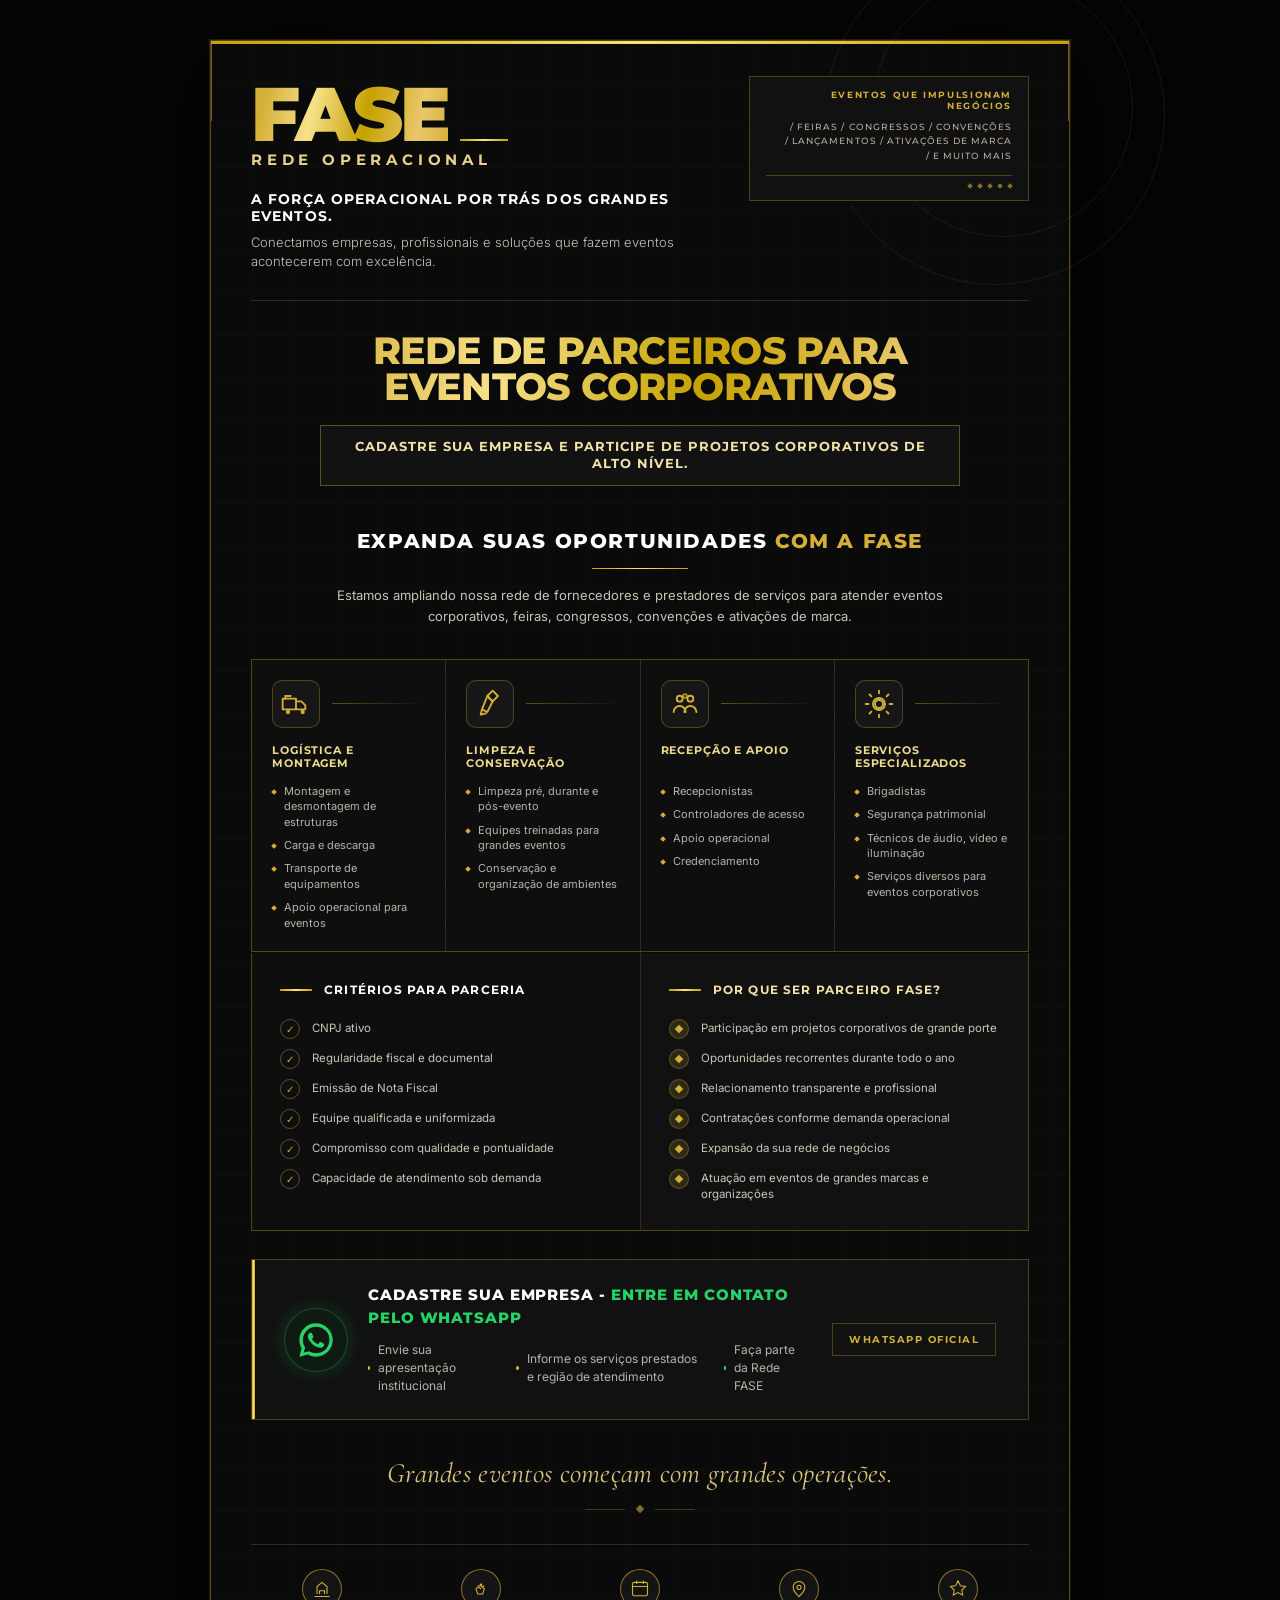
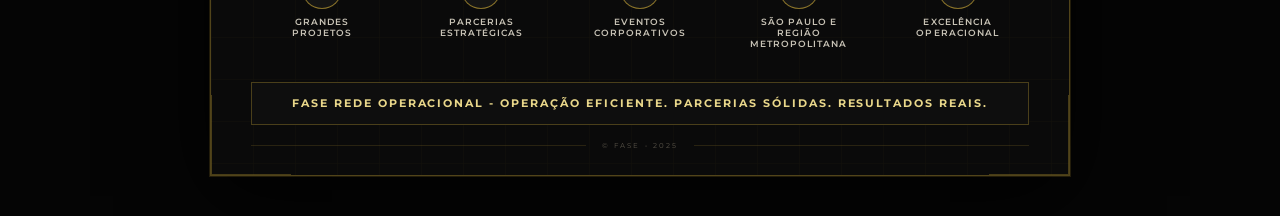
==== page1.html @ b4980e65 "Criar page1.html" ====
<!DOCTYPE html>
<html lang="en">
<head><style>
@font-face {
  font-family: "Optimistic";
  font-style: normal;
  font-weight: 400 600;
  font-display: swap;
  src: url("/fonts/OptimisticAI_VF_Optimized.woff2") format("woff2");
}
@font-face {
  font-family: "Optimistic Mono";
  font-style: normal;
  font-weight: 400;
  font-display: swap;
  src: url("/fonts/OptimisticMono_W_TextRegular.woff2") format("woff2");
}
:where(html) {
  font-family: "Optimistic", system-ui, sans-serif;
}
:where(code, pre, kbd, samp) {
  font-family: "Optimistic Mono", ui-monospace, monospace;
}
</style>
  <meta charset="UTF-8">
  <meta name="viewport" content="width=device-width, initial-scale=1">
  <title>React Artifact</title>
  <style>*,:after,:before{--tw-border-spacing-x:0;--tw-border-spacing-y:0;--tw-translate-x:0;--tw-translate-y:0;--tw-rotate:0;--tw-skew-x:0;--tw-skew-y:0;--tw-scale-x:1;--tw-scale-y:1;--tw-pan-x: ;--tw-pan-y: ;--tw-pinch-zoom: ;--tw-scroll-snap-strictness:proximity;--tw-gradient-from-position: ;--tw-gradient-via-position: ;--tw-gradient-to-position: ;--tw-ordinal: ;--tw-slashed-zero: ;--tw-numeric-figure: ;--tw-numeric-spacing: ;--tw-numeric-fraction: ;--tw-ring-inset: ;--tw-ring-offset-width:0px;--tw-ring-offset-color:#fff;--tw-ring-color:rgba(59,130,246,.5);--tw-ring-offset-shadow:0 0 #0000;--tw-ring-shadow:0 0 #0000;--tw-shadow:0 0 #0000;--tw-shadow-colored:0 0 #0000;--tw-blur: ;--tw-brightness: ;--tw-contrast: ;--tw-grayscale: ;--tw-hue-rotate: ;--tw-invert: ;--tw-saturate: ;--tw-sepia: ;--tw-drop-shadow: ;--tw-backdrop-blur: ;--tw-backdrop-brightness: ;--tw-backdrop-contrast: ;--tw-backdrop-grayscale: ;--tw-backdrop-hue-rotate: ;--tw-backdrop-invert: ;--tw-backdrop-opacity: ;--tw-backdrop-saturate: ;--tw-backdrop-sepia: ;--tw-contain-size: ;--tw-contain-layout: ;--tw-contain-paint: ;--tw-contain-style: }::backdrop{--tw-border-spacing-x:0;--tw-border-spacing-y:0;--tw-translate-x:0;--tw-translate-y:0;--tw-rotate:0;--tw-skew-x:0;--tw-skew-y:0;--tw-scale-x:1;--tw-scale-y:1;--tw-pan-x: ;--tw-pan-y: ;--tw-pinch-zoom: ;--tw-scroll-snap-strictness:proximity;--tw-gradient-from-position: ;--tw-gradient-via-position: ;--tw-gradient-to-position: ;--tw-ordinal: ;--tw-slashed-zero: ;--tw-numeric-figure: ;--tw-numeric-spacing: ;--tw-numeric-fraction: ;--tw-ring-inset: ;--tw-ring-offset-width:0px;--tw-ring-offset-color:#fff;--tw-ring-color:rgba(59,130,246,.5);--tw-ring-offset-shadow:0 0 #0000;--tw-ring-shadow:0 0 #0000;--tw-shadow:0 0 #0000;--tw-shadow-colored:0 0 #0000;--tw-blur: ;--tw-brightness: ;--tw-contrast: ;--tw-grayscale: ;--tw-hue-rotate: ;--tw-invert: ;--tw-saturate: ;--tw-sepia: ;--tw-drop-shadow: ;--tw-backdrop-blur: ;--tw-backdrop-brightness: ;--tw-backdrop-contrast: ;--tw-backdrop-grayscale: ;--tw-backdrop-hue-rotate: ;--tw-backdrop-invert: ;--tw-backdrop-opacity: ;--tw-backdrop-saturate: ;--tw-backdrop-sepia: ;--tw-contain-size: ;--tw-contain-layout: ;--tw-contain-paint: ;--tw-contain-style: }/*! tailwindcss v3.4.18 | MIT License | https://tailwindcss.com*/*,:after,:before{box-sizing:border-box;border:0 solid #e5e7eb}:after,:before{--tw-content:""}:host,html{line-height:1.5;-webkit-text-size-adjust:100%;-moz-tab-size:4;-o-tab-size:4;tab-size:4;font-family:ui-sans-serif,system-ui,sans-serif,Apple Color Emoji,Segoe UI Emoji,Segoe UI Symbol,Noto Color Emoji;font-feature-settings:normal;font-variation-settings:normal;-webkit-tap-highlight-color:transparent}body{line-height:inherit}hr{height:0;color:inherit;border-top-width:1px}abbr:where([title]){-webkit-text-decoration:underline dotted;text-decoration:underline dotted}h1,h2,h3,h4,h5,h6{font-size:inherit;font-weight:inherit}a{color:inherit;text-decoration:inherit}b,strong{font-weight:bolder}code,kbd,pre,samp{font-family:ui-monospace,SFMono-Regular,Menlo,Monaco,Consolas,Liberation Mono,Courier New,monospace;font-feature-settings:normal;font-variation-settings:normal;font-size:1em}small{font-size:80%}sub,sup{font-size:75%;line-height:0;position:relative;vertical-align:baseline}sub{bottom:-.25em}sup{top:-.5em}table{text-indent:0;border-color:inherit;border-collapse:collapse}button,input,optgroup,select,textarea{font-family:inherit;font-feature-settings:inherit;font-variation-settings:inherit;font-size:100%;font-weight:inherit;line-height:inherit;letter-spacing:inherit;color:inherit;margin:0;padding:0}button,select{text-transform:none}button,input:where([type=button]),input:where([type=reset]),input:where([type=submit]){-webkit-appearance:button;background-color:transparent;background-image:none}:-moz-focusring{outline:auto}:-moz-ui-invalid{box-shadow:none}progress{vertical-align:baseline}::-webkit-inner-spin-button,::-webkit-outer-spin-button{height:auto}[type=search]{-webkit-appearance:textfield;outline-offset:-2px}::-webkit-search-decoration{-webkit-appearance:none}::-webkit-file-upload-button{-webkit-appearance:button;font:inherit}summary{display:list-item}blockquote,dd,dl,figure,h1,h2,h3,h4,h5,h6,hr,p,pre{margin:0}fieldset{margin:0}fieldset,legend{padding:0}menu,ol,ul{list-style:none;margin:0;padding:0}dialog{padding:0}textarea{resize:vertical}input::-moz-placeholder,textarea::-moz-placeholder{opacity:1;color:#9ca3af}input::placeholder,textarea::placeholder{opacity:1;color:#9ca3af}[role=button],button{cursor:pointer}:disabled{cursor:default}audio,canvas,embed,iframe,img,object,svg,video{display:block;vertical-align:middle}img,video{max-width:100%;height:auto}[hidden]:where(:not([hidden=until-found])){display:none}.pointer-events-none{pointer-events:none}.absolute{position:absolute}.relative{position:relative}.inset-0{inset:0}.-right-16{right:-4rem}.-right-24{right:-6rem}.-top-16{top:-4rem}.-top-24{top:-6rem}.bottom-0{bottom:0}.left-0{left:0}.right-0{right:0}.top-0{top:0}.mx-auto{margin-left:auto;margin-right:auto}.-mt-1{margin-top:-.25rem}.mb-3{margin-bottom:.75rem}.ml-3{margin-left:.75rem}.mt-10{margin-top:2.5rem}.mt-2{margin-top:.5rem}.mt-3{margin-top:.75rem}.mt-4{margin-top:1rem}.mt-5{margin-top:1.25rem}.mt-7{margin-top:1.75rem}.mt-8{margin-top:2rem}.mt-\[1px\]{margin-top:1px}.mt-\[6px\]{margin-top:6px}.inline-block{display:inline-block}.flex{display:flex}.grid{display:grid}.hidden{display:none}.h-1{height:.25rem}.h-1\.5{height:.375rem}.h-10{height:2.5rem}.h-12{height:3rem}.h-20{height:5rem}.h-5{height:1.25rem}.h-8{height:2rem}.h-\[1\.5px\]{height:1.5px}.h-\[1px\]{height:1px}.h-\[2\.5px\]{height:2.5px}.h-\[260px\]{height:260px}.h-\[2px\]{height:2px}.h-\[340px\]{height:340px}.h-\[4px\]{height:4px}.h-\[64px\]{height:64px}.min-h-\[28px\]{min-height:28px}.min-h-screen{min-height:100vh}.w-1{width:.25rem}.w-1\.5{width:.375rem}.w-10{width:2.5rem}.w-12{width:3rem}.w-20{width:5rem}.w-24{width:6rem}.w-5{width:1.25rem}.w-8{width:2rem}.w-\[260px\]{width:260px}.w-\[340px\]{width:340px}.w-\[3px\]{width:3px}.w-\[4px\]{width:4px}.w-\[64px\]{width:64px}.w-full{width:100%}.max-w-\[110px\]{max-width:110px}.max-w-\[520px\]{max-width:520px}.max-w-\[640px\]{max-width:640px}.max-w-\[680px\]{max-width:680px}.max-w-\[860px\]{max-width:860px}.flex-1{flex:1 1 0%}.shrink-0{flex-shrink:0}.rotate-45{--tw-rotate:45deg;transform:translate(var(--tw-translate-x),var(--tw-translate-y)) rotate(var(--tw-rotate)) skewX(var(--tw-skew-x)) skewY(var(--tw-skew-y)) scaleX(var(--tw-scale-x)) scaleY(var(--tw-scale-y))}.grid-cols-1{grid-template-columns:repeat(1,minmax(0,1fr))}.grid-cols-2{grid-template-columns:repeat(2,minmax(0,1fr))}.flex-col{flex-direction:column}.items-center{align-items:center}.items-baseline{align-items:baseline}.justify-end{justify-content:flex-end}.justify-center{justify-content:center}.justify-between{justify-content:space-between}.gap-0{gap:0}.gap-1\.5{gap:.375rem}.gap-2{gap:.5rem}.gap-3{gap:.75rem}.gap-4{gap:1rem}.gap-5{gap:1.25rem}.gap-6{gap:1.5rem}.gap-\[1px\]{gap:1px}.space-y-2>:not([hidden])~:not([hidden]){--tw-space-y-reverse:0;margin-top:calc(.5rem*(1 - var(--tw-space-y-reverse)));margin-bottom:calc(.5rem*var(--tw-space-y-reverse))}.space-y-\[10px\]>:not([hidden])~:not([hidden]){--tw-space-y-reverse:0;margin-top:calc(10px*(1 - var(--tw-space-y-reverse)));margin-bottom:calc(10px*var(--tw-space-y-reverse))}.overflow-hidden{overflow:hidden}.rounded-\[10px\]{border-radius:10px}.rounded-full{border-radius:9999px}.border{border-width:1px}.border-x{border-left-width:1px;border-right-width:1px}.border-b{border-bottom-width:1px}.border-l{border-left-width:1px}.border-r{border-right-width:1px}.border-t{border-top-width:1px}.border-\[\#25D366\]\/30{border-color:rgba(37,211,102,.3)}.border-\[\#D4AF37\]\/10{border-color:rgba(212,175,55,.1)}.border-\[\#D4AF37\]\/20{border-color:rgba(212,175,55,.2)}.border-\[\#D4AF37\]\/30{border-color:rgba(212,175,55,.3)}.border-\[\#D4AF37\]\/35{border-color:rgba(212,175,55,.35)}.border-\[\#D4AF37\]\/40{border-color:rgba(212,175,55,.4)}.border-\[\#D4AF37\]\/50{border-color:rgba(212,175,55,.5)}.border-\[\#D4AF37\]\/60{border-color:rgba(212,175,55,.6)}.bg-\[\#050505\]{--tw-bg-opacity:1;background-color:rgb(5 5 5/var(--tw-bg-opacity,1))}.bg-\[\#0a0a0a\]{--tw-bg-opacity:1;background-color:rgb(10 10 10/var(--tw-bg-opacity,1))}.bg-\[\#0e0e0e\]{--tw-bg-opacity:1;background-color:rgb(14 14 14/var(--tw-bg-opacity,1))}.bg-\[\#0f1a12\]{--tw-bg-opacity:1;background-color:rgb(15 26 18/var(--tw-bg-opacity,1))}.bg-\[\#111111\]{--tw-bg-opacity:1;background-color:rgb(17 17 17/var(--tw-bg-opacity,1))}.bg-\[\#121212\]{--tw-bg-opacity:1;background-color:rgb(18 18 18/var(--tw-bg-opacity,1))}.bg-\[\#141414\]{--tw-bg-opacity:1;background-color:rgb(20 20 20/var(--tw-bg-opacity,1))}.bg-\[\#161616\]{--tw-bg-opacity:1;background-color:rgb(22 22 22/var(--tw-bg-opacity,1))}.bg-\[\#25D366\]{--tw-bg-opacity:1;background-color:rgb(37 211 102/var(--tw-bg-opacity,1))}.bg-\[\#D4AF37\]{--tw-bg-opacity:1;background-color:rgb(212 175 55/var(--tw-bg-opacity,1))}.bg-\[\#D4AF37\]\/15{background-color:rgba(212,175,55,.15)}.bg-\[\#D4AF37\]\/20{background-color:rgba(212,175,55,.2)}.bg-\[\#D4AF37\]\/30{background-color:rgba(212,175,55,.3)}.bg-\[\#D4AF37\]\/60{background-color:rgba(212,175,55,.6)}.bg-gradient-to-r{background-image:linear-gradient(to right,var(--tw-gradient-stops))}.from-\[\#D4AF37\]\/40{--tw-gradient-from:rgba(212,175,55,.4) var(--tw-gradient-from-position);--tw-gradient-to:rgba(212,175,55,0) var(--tw-gradient-to-position);--tw-gradient-stops:var(--tw-gradient-from),var(--tw-gradient-to)}.to-transparent{--tw-gradient-to:transparent var(--tw-gradient-to-position)}.p-5{padding:1.25rem}.p-6{padding:1.5rem}.px-3{padding-left:.75rem;padding-right:.75rem}.px-4{padding-left:1rem;padding-right:1rem}.px-5{padding-left:1.25rem;padding-right:1.25rem}.px-6{padding-left:1.5rem;padding-right:1.5rem}.py-2{padding-top:.5rem;padding-bottom:.5rem}.py-3{padding-top:.75rem;padding-bottom:.75rem}.py-6{padding-top:1.5rem}.pb-6,.py-6{padding-bottom:1.5rem}.pb-7{padding-bottom:1.75rem}.pt-6{padding-top:1.5rem}.pt-8{padding-top:2rem}.pt-\[2px\]{padding-top:2px}.text-center{text-align:center}.text-\[10px\]{font-size:10px}.text-\[11\.5px\]{font-size:11.5px}.text-\[11px\]{font-size:11px}.text-\[12px\]{font-size:12px}.text-\[13px\]{font-size:13px}.text-\[16px\]{font-size:16px}.text-\[22px\]{font-size:22px}.text-\[26px\]{font-size:26px}.text-\[56px\]{font-size:56px}.text-\[7px\]{font-size:7px}.text-\[8\.5px\]{font-size:8.5px}.text-\[8px\]{font-size:8px}.text-\[9px\]{font-size:9px}.font-\[700\]{font-weight:700}.font-black{font-weight:900}.font-bold{font-weight:700}.font-extrabold{font-weight:800}.font-light{font-weight:300}.font-medium{font-weight:500}.font-semibold{font-weight:600}.uppercase{text-transform:uppercase}.italic{font-style:italic}.leading-\[0\.95\]{line-height:.95}.leading-\[1\.2\]{line-height:1.2}.leading-\[1\.35\]{line-height:1.35}.leading-\[1\.3\]{line-height:1.3}.leading-\[1\.4\]{line-height:1.4}.leading-\[1\.5\]{line-height:1.5}.leading-\[1\.6\]{line-height:1.6}.leading-\[1\.7\]{line-height:1.7}.leading-none{line-height:1}.tracking-\[-0\.02em\]{letter-spacing:-.02em}.tracking-\[-0\.04em\]{letter-spacing:-.04em}.tracking-\[0\.01em\]{letter-spacing:.01em}.tracking-\[0\.06em\]{letter-spacing:.06em}.tracking-\[0\.08em\]{letter-spacing:.08em}.tracking-\[0\.12em\]{letter-spacing:.12em}.tracking-\[0\.15em\]{letter-spacing:.15em}.tracking-\[0\.18em\]{letter-spacing:.18em}.tracking-\[0\.1em\]{letter-spacing:.1em}.tracking-\[0\.32em\]{letter-spacing:.32em}.tracking-\[0\.3em\]{letter-spacing:.3em}.text-\[\#25D366\]{--tw-text-opacity:1;color:rgb(37 211 102/var(--tw-text-opacity,1))}.text-\[\#5a554a\]{--tw-text-opacity:1;color:rgb(90 85 74/var(--tw-text-opacity,1))}.text-\[\#B8B0A0\]{--tw-text-opacity:1;color:rgb(184 176 160/var(--tw-text-opacity,1))}.text-\[\#B8B3A6\]{--tw-text-opacity:1;color:rgb(184 179 166/var(--tw-text-opacity,1))}.text-\[\#C8C3B6\]{--tw-text-opacity:1;color:rgb(200 195 182/var(--tw-text-opacity,1))}.text-\[\#C9C5B8\]{--tw-text-opacity:1;color:rgb(201 197 184/var(--tw-text-opacity,1))}.text-\[\#D4AF37\]{--tw-text-opacity:1;color:rgb(212 175 55/var(--tw-text-opacity,1))}.text-\[\#D9C57A\]{--tw-text-opacity:1;color:rgb(217 197 122/var(--tw-text-opacity,1))}.text-\[\#E9D38A\]{--tw-text-opacity:1;color:rgb(233 211 138/var(--tw-text-opacity,1))}.text-\[\#E9D78A\]{--tw-text-opacity:1;color:rgb(233 215 138/var(--tw-text-opacity,1))}.text-\[\#EEDB8E\]{--tw-text-opacity:1;color:rgb(238 219 142/var(--tw-text-opacity,1))}.text-\[\#F0E2A8\]{--tw-text-opacity:1;color:rgb(240 226 168/var(--tw-text-opacity,1))}.text-white{--tw-text-opacity:1;color:rgb(255 255 255/var(--tw-text-opacity,1))}.opacity-\[0\.06\]{opacity:.06}.shadow-\[0_0_0_1px_rgba\(212\2c 175\2c 55\2c 0\.15\)\2c 0_20px_80px_rgba\(0\2c 0\2c 0\2c 0\.9\)\]{--tw-shadow:0 0 0 1px rgba(212,175,55,.15),0 20px 80px rgba(0,0,0,.9);--tw-shadow-colored:0 0 0 1px var(--tw-shadow-color),0 20px 80px var(--tw-shadow-color);box-shadow:var(--tw-ring-offset-shadow,0 0 #0000),var(--tw-ring-shadow,0 0 #0000),var(--tw-shadow)}.shadow-\[0_0_20px_rgba\(37\2c 211\2c 102\2c 0\.2\)\]{--tw-shadow:0 0 20px rgba(37,211,102,.2);--tw-shadow-colored:0 0 20px var(--tw-shadow-color);box-shadow:var(--tw-ring-offset-shadow,0 0 #0000),var(--tw-ring-shadow,0 0 #0000),var(--tw-shadow)}#root,body,html{min-height:100%}body{margin:0;font-family:Inter,ui-sans-serif,system-ui,-apple-system,BlinkMacSystemFont,Segoe UI,sans-serif}[role=button]:not([aria-disabled=true]),button:not(:disabled),label[for],select:not(:disabled),summary{cursor:pointer}@media (min-width:640px){.sm\:grid-cols-2{grid-template-columns:repeat(2,minmax(0,1fr))}}@media (min-width:768px){.md\:block{display:block}.md\:max-w-\[280px\]{max-width:280px}.md\:grid-cols-2{grid-template-columns:repeat(2,minmax(0,1fr))}.md\:grid-cols-5{grid-template-columns:repeat(5,minmax(0,1fr))}.md\:flex-row{flex-direction:row}.md\:items-start{align-items:flex-start}.md\:justify-start{justify-content:flex-start}.md\:justify-between{justify-content:space-between}.md\:gap-6{gap:1.5rem}.md\:p-5{padding:1.25rem}.md\:p-7{padding:1.75rem}.md\:px-10{padding-left:2.5rem;padding-right:2.5rem}.md\:px-6{padding-left:1.5rem;padding-right:1.5rem}.md\:px-8{padding-left:2rem;padding-right:2rem}.md\:py-10{padding-top:2.5rem;padding-bottom:2.5rem}.md\:text-left{text-align:left}.md\:text-right{text-align:right}.md\:text-\[11px\]{font-size:11px}.md\:text-\[12\.5px\]{font-size:12.5px}.md\:text-\[12px\]{font-size:12px}.md\:text-\[13px\]{font-size:13px}.md\:text-\[14px\]{font-size:14px}.md\:text-\[15px\]{font-size:15px}.md\:text-\[20px\]{font-size:20px}.md\:text-\[28px\]{font-size:28px}.md\:text-\[38px\]{font-size:38px}.md\:text-\[76px\]{font-size:76px}.md\:text-\[8\.5px\]{font-size:8.5px}}@media (min-width:1024px){.lg\:grid-cols-4{grid-template-columns:repeat(4,minmax(0,1fr))}}</style>
</head>
<body>
  <div id="root"></div>
  
  <script type="module">var $c=Object.create;var{getPrototypeOf:Hc,defineProperty:xl,getOwnPropertyNames:Wc}=Object;var Qc=Object.prototype.hasOwnProperty;var Rn=(e,n,t)=>{t=e!=null?$c(Hc(e)):{};let r=n||!e||!e.__esModule?xl(t,"default",{value:e,enumerable:!0}):t;for(let l of Wc(e))if(!Qc.call(r,l))xl(r,l,{get:()=>e[l],enumerable:!0});return r};var or=(e,n)=>()=>(n||e((n={exports:{}}).exports,n),n.exports);var Ac=(e,n)=>{for(var t in n)xl(e,t,{get:n[t],enumerable:!0,configurable:!0,set:(r)=>n[t]=()=>r})};var Kc=(e,n)=>()=>(e&&(n=e(e=0)),n);var ar=or((sf)=>{var at=Symbol.for("react.element"),Yc=Symbol.for("react.portal"),Xc=Symbol.for("react.fragment"),Gc=Symbol.for("react.strict_mode"),Zc=Symbol.for("react.profiler"),Jc=Symbol.for("react.provider"),jc=Symbol.for("react.context"),qc=Symbol.for("react.forward_ref"),bc=Symbol.for("react.suspense"),ef=Symbol.for("react.memo"),nf=Symbol.for("react.lazy"),qu=Symbol.iterator;function tf(e){if(e===null||typeof e!=="object")return null;return e=qu&&e[qu]||e["@@iterator"],typeof e==="function"?e:null}var ni={isMounted:function(){return!1},enqueueForceUpdate:function(){},enqueueReplaceState:function(){},enqueueSetState:function(){}},ti=Object.assign,ri={};function Mn(e,n,t){this.props=e,this.context=n,this.refs=ri,this.updater=t||ni}Mn.prototype.isReactComponent={};Mn.prototype.setState=function(e,n){if(typeof e!=="object"&&typeof e!=="function"&&e!=null)throw Error("setState(...): takes an object of state variables to update or a function which returns an object of state variables.");this.updater.enqueueSetState(this,e,n,"setState")};Mn.prototype.forceUpdate=function(e){this.updater.enqueueForceUpdate(this,e,"forceUpdate")};function li(){}li.prototype=Mn.prototype;function Ll(e,n,t){this.props=e,this.context=n,this.refs=ri,this.updater=t||ni}var Rl=Ll.prototype=new li;Rl.constructor=Ll;ti(Rl,Mn.prototype);Rl.isPureReactComponent=!0;var bu=Array.isArray,oi=Object.prototype.hasOwnProperty,Ml={current:null},ui={key:!0,ref:!0,__self:!0,__source:!0};function ii(e,n,t){var r,l={},o=null,u=null;if(n!=null)for(r in n.ref!==void 0&&(u=n.ref),n.key!==void 0&&(o=""+n.key),n)oi.call(n,r)&&!ui.hasOwnProperty(r)&&(l[r]=n[r]);var i=arguments.length-2;if(i===1)l.children=t;else if(1<i){for(var s=Array(i),f=0;f<i;f++)s[f]=arguments[f+2];l.children=s}if(e&&e.defaultProps)for(r in i=e.defaultProps,i)l[r]===void 0&&(l[r]=i[r]);return{$$typeof:at,type:e,key:o,ref:u,props:l,_owner:Ml.current}}function rf(e,n){return{$$typeof:at,type:e.type,key:n,ref:e.ref,props:e.props,_owner:e._owner}}function Il(e){return typeof e==="object"&&e!==null&&e.$$typeof===at}function lf(e){var n={"=":"=0",":":"=2"};return"$"+e.replace(/[=:]/g,function(t){return n[t]})}var ei=/\/+/g;function Tl(e,n){return typeof e==="object"&&e!==null&&e.key!=null?lf(""+e.key):n.toString(36)}function ir(e,n,t,r,l){var o=typeof e;if(o==="undefined"||o==="boolean")e=null;var u=!1;if(e===null)u=!0;else switch(o){case"string":case"number":u=!0;break;case"object":switch(e.$$typeof){case at:case Yc:u=!0}}if(u)return u=e,l=l(u),e=r===""?"."+Tl(u,0):r,bu(l)?(t="",e!=null&&(t=e.replace(ei,"$&/")+"/"),ir(l,n,t,"",function(f){return f})):l!=null&&(Il(l)&&(l=rf(l,t+(!l.key||u&&u.key===l.key?"":(""+l.key).replace(ei,"$&/")+"/")+e)),n.push(l)),1;if(u=0,r=r===""?".":r+":",bu(e))for(var i=0;i<e.length;i++){o=e[i];var s=r+Tl(o,i);u+=ir(o,n,t,s,l)}else if(s=tf(e),typeof s==="function")for(e=s.call(e),i=0;!(o=e.next()).done;)o=o.value,s=r+Tl(o,i++),u+=ir(o,n,t,s,l);else if(o==="object")throw n=String(e),Error("Objects are not valid as a React child (found: "+(n==="[object Object]"?"object with keys {"+Object.keys(e).join(", ")+"}":n)+"). If you meant to render a collection of children, use an array instead.");return u}function ur(e,n,t){if(e==null)return e;var r=[],l=0;return ir(e,r,"","",function(o){return n.call(t,o,l++)}),r}function of(e){if(e._status===-1){var n=e._result;n=n(),n.then(function(t){if(e._status===0||e._status===-1)e._status=1,e._result=t},function(t){if(e._status===0||e._status===-1)e._status=2,e._result=t}),e._status===-1&&(e._status=0,e._result=n)}if(e._status===1)return e._result.default;throw e._result}var te={current:null},sr={transition:null},uf={ReactCurrentDispatcher:te,ReactCurrentBatchConfig:sr,ReactCurrentOwner:Ml};function si(){throw Error("act(...) is not supported in production builds of React.")}sf.Children={map:ur,forEach:function(e,n,t){ur(e,function(){n.apply(this,arguments)},t)},count:function(e){var n=0;return ur(e,function(){n++}),n},toArray:function(e){return ur(e,function(n){return n})||[]},only:function(e){if(!Il(e))throw Error("React.Children.only expected to receive a single React element child.");return e}};sf.Component=Mn;sf.Fragment=Xc;sf.Profiler=Zc;sf.PureComponent=Ll;sf.StrictMode=Gc;sf.Suspense=bc;sf.__SECRET_INTERNALS_DO_NOT_USE_OR_YOU_WILL_BE_FIRED=uf;sf.act=si;sf.cloneElement=function(e,n,t){if(e===null||e===void 0)throw Error("React.cloneElement(...): The argument must be a React element, but you passed "+e+".");var r=ti({},e.props),l=e.key,o=e.ref,u=e._owner;if(n!=null){if(n.ref!==void 0&&(o=n.ref,u=Ml.current),n.key!==void 0&&(l=""+n.key),e.type&&e.type.defaultProps)var i=e.type.defaultProps;for(s in n)oi.call(n,s)&&!ui.hasOwnProperty(s)&&(r[s]=n[s]===void 0&&i!==void 0?i[s]:n[s])}var s=arguments.length-2;if(s===1)r.children=t;else if(1<s){i=Array(s);for(var f=0;f<s;f++)i[f]=arguments[f+2];r.children=i}return{$$typeof:at,type:e.type,key:l,ref:o,props:r,_owner:u}};sf.createContext=function(e){return e={$$typeof:jc,_currentValue:e,_currentValue2:e,_threadCount:0,Provider:null,Consumer:null,_defaultValue:null,_globalName:null},e.Provider={$$typeof:Jc,_context:e},e.Consumer=e};sf.createElement=ii;sf.createFactory=function(e){var n=ii.bind(null,e);return n.type=e,n};sf.createRef=function(){return{current:null}};sf.forwardRef=function(e){return{$$typeof:qc,render:e}};sf.isValidElement=Il;sf.lazy=function(e){return{$$typeof:nf,_payload:{_status:-1,_result:e},_init:of}};sf.memo=function(e,n){return{$$typeof:ef,type:e,compare:n===void 0?null:n}};sf.startTransition=function(e){var n=sr.transition;sr.transition={};try{e()}finally{sr.transition=n}};sf.unstable_act=si;sf.useCallback=function(e,n){return te.current.useCallback(e,n)};sf.useContext=function(e){return te.current.useContext(e)};sf.useDebugValue=function(){};sf.useDeferredValue=function(e){return te.current.useDeferredValue(e)};sf.useEffect=function(e,n){return te.current.useEffect(e,n)};sf.useId=function(){return te.current.useId()};sf.useImperativeHandle=function(e,n,t){return te.current.useImperativeHandle(e,n,t)};sf.useInsertionEffect=function(e,n){return te.current.useInsertionEffect(e,n)};sf.useLayoutEffect=function(e,n){return te.current.useLayoutEffect(e,n)};sf.useMemo=function(e,n){return te.current.useMemo(e,n)};sf.useReducer=function(e,n,t){return te.current.useReducer(e,n,t)};sf.useRef=function(e){return te.current.useRef(e)};sf.useState=function(e){return te.current.useState(e)};sf.useSyncExternalStore=function(e,n,t){return te.current.useSyncExternalStore(e,n,t)};sf.useTransition=function(){return te.current.useTransition()};sf.version="18.3.1"});var hi=or((Yf)=>{function Dl(e,n){var t=e.length;e.push(n);e:for(;0<t;){var r=t-1>>>1,l=e[r];if(0<cr(l,n))e[r]=n,e[t]=l,t=r;else break e}}function Ee(e){return e.length===0?null:e[0]}function mr(e){if(e.length===0)return null;var n=e[0],t=e.pop();if(t!==n){e[0]=t;e:for(var r=0,l=e.length,o=l>>>1;r<o;){var u=2*(r+1)-1,i=e[u],s=u+1,f=e[s];if(0>cr(i,t))s<l&&0>cr(f,i)?(e[r]=f,e[s]=t,r=s):(e[r]=i,e[u]=t,r=u);else if(s<l&&0>cr(f,t))e[r]=f,e[s]=t,r=s;else break e}}return n}function cr(e,n){var t=e.sortIndex-n.sortIndex;return t!==0?t:e.id-n.id}if(typeof performance==="object"&&typeof performance.now==="function")Ol=performance,Yf.unstable_now=function(){return Ol.now()};else fr=Date,Ul=fr.now(),Yf.unstable_now=function(){return fr.now()-Ul};var Ol,fr,Ul,Le=[],Xe=[],Kf=1,he=null,j=3,hr=!1,hn=!1,ft=!1,ci=typeof setTimeout==="function"?setTimeout:null,fi=typeof clearTimeout==="function"?clearTimeout:null,ai=typeof setImmediate<"u"?setImmediate:null;typeof navigator<"u"&&navigator.scheduling!==void 0&&navigator.scheduling.isInputPending!==void 0&&navigator.scheduling.isInputPending.bind(navigator.scheduling);function Vl(e){for(var n=Ee(Xe);n!==null;){if(n.callback===null)mr(Xe);else if(n.startTime<=e)mr(Xe),n.sortIndex=n.expirationTime,Dl(Le,n);else break;n=Ee(Xe)}}function $l(e){if(ft=!1,Vl(e),!hn)if(Ee(Le)!==null)hn=!0,Wl(Hl);else{var n=Ee(Xe);n!==null&&Ql($l,n.startTime-e)}}function Hl(e,n){hn=!1,ft&&(ft=!1,fi(dt),dt=-1),hr=!0;var t=j;try{Vl(n);for(he=Ee(Le);he!==null&&(!(he.expirationTime>n)||e&&!mi());){var r=he.callback;if(typeof r==="function"){he.callback=null,j=he.priorityLevel;var l=r(he.expirationTime<=n);n=Yf.unstable_now(),typeof l==="function"?he.callback=l:he===Ee(Le)&&mr(Le),Vl(n)}else mr(Le);he=Ee(Le)}if(he!==null)var o=!0;else{var u=Ee(Xe);u!==null&&Ql($l,u.startTime-n),o=!1}return o}finally{he=null,j=t,hr=!1}}var vr=!1,dr=null,dt=-1,di=5,pi=-1;function mi(){return Yf.unstable_now()-pi<di?!1:!0}function Fl(){if(dr!==null){var e=Yf.unstable_now();pi=e;var n=!0;try{n=dr(!0,e)}finally{n?ct():(vr=!1,dr=null)}}else vr=!1}var ct;if(typeof ai==="function")ct=function(){ai(Fl)};else if(typeof MessageChannel<"u")pr=new MessageChannel,Bl=pr.port2,pr.port1.onmessage=Fl,ct=function(){Bl.postMessage(null)};else ct=function(){ci(Fl,0)};var pr,Bl;function Wl(e){dr=e,vr||(vr=!0,ct())}function Ql(e,n){dt=ci(function(){e(Yf.unstable_now())},n)}Yf.unstable_IdlePriority=5;Yf.unstable_ImmediatePriority=1;Yf.unstable_LowPriority=4;Yf.unstable_NormalPriority=3;Yf.unstable_Profiling=null;Yf.unstable_UserBlockingPriority=2;Yf.unstable_cancelCallback=function(e){e.callback=null};Yf.unstable_continueExecution=function(){hn||hr||(hn=!0,Wl(Hl))};Yf.unstable_forceFrameRate=function(e){0>e||125<e?console.error("forceFrameRate takes a positive int between 0 and 125, forcing frame rates higher than 125 fps is not supported"):di=0<e?Math.floor(1000/e):5};Yf.unstable_getCurrentPriorityLevel=function(){return j};Yf.unstable_getFirstCallbackNode=function(){return Ee(Le)};Yf.unstable_next=function(e){switch(j){case 1:case 2:case 3:var n=3;break;default:n=j}var t=j;j=n;try{return e()}finally{j=t}};Yf.unstable_pauseExecution=function(){};Yf.unstable_requestPaint=function(){};Yf.unstable_runWithPriority=function(e,n){switch(e){case 1:case 2:case 3:case 4:case 5:break;default:e=3}var t=j;j=e;try{return n()}finally{j=t}};Yf.unstable_scheduleCallback=function(e,n,t){var r=Yf.unstable_now();switch(typeof t==="object"&&t!==null?(t=t.delay,t=typeof t==="number"&&0<t?r+t:r):t=r,e){case 1:var l=-1;break;case 2:l=250;break;case 5:l=1073741823;break;case 4:l=1e4;break;default:l=5000}return l=t+l,e={id:Kf++,callback:n,priorityLevel:e,startTime:t,expirationTime:l,sortIndex:-1},t>r?(e.sortIndex=t,Dl(Xe,e),Ee(Le)===null&&e===Ee(Xe)&&(ft?(fi(dt),dt=-1):ft=!0,Ql($l,t-r))):(e.sortIndex=l,Dl(Le,e),hn||hr||(hn=!0,Wl(Hl))),e};Yf.unstable_shouldYield=mi;Yf.unstable_wrapCallback=function(e){var n=j;return function(){var t=j;j=n;try{return e.apply(this,arguments)}finally{j=t}}}});var Ju={};Ac(Ju,{version:()=>Tc,unstable_renderSubtreeIntoContainer:()=>xc,unstable_batchedUpdates:()=>zc,unmountComponentAtNode:()=>Pc,render:()=>Nc,hydrateRoot:()=>_c,hydrate:()=>Cc,flushSync:()=>Ec,findDOMNode:()=>kc,createRoot:()=>Sc,createPortal:()=>wc,__SECRET_INTERNALS_DO_NOT_USE_OR_YOU_WILL_BE_FIRED:()=>gc});function y(e){for(var n="https://reactjs.org/docs/error-decoder.html?invariant="+e,t=1;t<arguments.length;t++)n+="&args[]="+encodeURIComponent(arguments[t]);return"Minified React error #"+e+"; visit "+n+" for the full message or use the non-minified dev environment for full errors and additional helpful warnings."}function Tn(e,n){et(e,n),et(e+"Capture",n)}function et(e,n){Ut[e]=n;for(e=0;e<n.length;e++)ks.add(n[e])}function dd(e){if(fo.call(yi,e))return!0;if(fo.call(vi,e))return!1;if(fd.test(e))return yi[e]=!0;return vi[e]=!0,!1}function pd(e,n,t,r){if(t!==null&&t.type===0)return!1;switch(typeof n){case"function":case"symbol":return!0;case"boolean":if(r)return!1;if(t!==null)return!t.acceptsBooleans;return e=e.toLowerCase().slice(0,5),e!=="data-"&&e!=="aria-";default:return!1}}function md(e,n,t,r){if(n===null||typeof n>"u"||pd(e,n,t,r))return!0;if(r)return!1;if(t!==null)switch(t.type){case 3:return!n;case 4:return n===!1;case 5:return isNaN(n);case 6:return isNaN(n)||1>n}return!1}function oe(e,n,t,r,l,o,u){this.acceptsBooleans=n===2||n===3||n===4,this.attributeName=r,this.attributeNamespace=l,this.mustUseProperty=t,this.propertyName=e,this.type=n,this.sanitizeURL=o,this.removeEmptyString=u}function iu(e){return e[1].toUpperCase()}function su(e,n,t,r){var l=J.hasOwnProperty(n)?J[n]:null;if(l!==null?l.type!==0:r||!(2<n.length)||n[0]!=="o"&&n[0]!=="O"||n[1]!=="n"&&n[1]!=="N")md(n,t,l,r)&&(t=null),r||l===null?dd(n)&&(t===null?e.removeAttribute(n):e.setAttribute(n,""+t)):l.mustUseProperty?e[l.propertyName]=t===null?l.type===3?!1:"":t:(n=l.attributeName,r=l.attributeNamespace,t===null?e.removeAttribute(n):(l=l.type,t=l===3||l===4&&t===!0?"":""+t,r?e.setAttributeNS(r,n,t):e.setAttribute(n,t)))}function pt(e){if(e===null||typeof e!=="object")return null;return e=gi&&e[gi]||e["@@iterator"],typeof e==="function"?e:null}function St(e){if(Al===void 0)try{throw Error()}catch(t){var n=t.stack.trim().match(/\n( *(at )?)/);Al=n&&n[1]||""}return`
`+Al+e}function Yl(e,n){if(!e||Kl)return"";Kl=!0;var t=Error.prepareStackTrace;Error.prepareStackTrace=void 0;try{if(n)if(n=function(){throw Error()},Object.defineProperty(n.prototype,"props",{set:function(){throw Error()}}),typeof Reflect==="object"&&Reflect.construct){try{Reflect.construct(n,[])}catch(f){var r=f}Reflect.construct(e,[],n)}else{try{n.call()}catch(f){r=f}e.call(n.prototype)}else{try{throw Error()}catch(f){r=f}e()}}catch(f){if(f&&r&&typeof f.stack==="string"){for(var l=f.stack.split(`
`),o=r.stack.split(`
`),u=l.length-1,i=o.length-1;1<=u&&0<=i&&l[u]!==o[i];)i--;for(;1<=u&&0<=i;u--,i--)if(l[u]!==o[i]){if(u!==1||i!==1)do if(u--,i--,0>i||l[u]!==o[i]){var s=`
`+l[u].replace(" at new "," at ");return e.displayName&&s.includes("<anonymous>")&&(s=s.replace("<anonymous>",e.displayName)),s}while(1<=u&&0<=i);break}}}finally{Kl=!1,Error.prepareStackTrace=t}return(e=e?e.displayName||e.name:"")?St(e):""}function hd(e){switch(e.tag){case 5:return St(e.type);case 16:return St("Lazy");case 13:return St("Suspense");case 19:return St("SuspenseList");case 0:case 2:case 15:return e=Yl(e.type,!1),e;case 11:return e=Yl(e.type.render,!1),e;case 1:return e=Yl(e.type,!0),e;default:return""}}function vo(e){if(e==null)return null;if(typeof e==="function")return e.displayName||e.name||null;if(typeof e==="string")return e;switch(e){case Un:return"Fragment";case On:return"Portal";case po:return"Profiler";case au:return"StrictMode";case mo:return"Suspense";case ho:return"SuspenseList"}if(typeof e==="object")switch(e.$$typeof){case Cs:return(e.displayName||"Context")+".Consumer";case Es:return(e._context.displayName||"Context")+".Provider";case cu:var n=e.render;return e=e.displayName,e||(e=n.displayName||n.name||"",e=e!==""?"ForwardRef("+e+")":"ForwardRef"),e;case fu:return n=e.displayName||null,n!==null?n:vo(e.type)||"Memo";case Ze:n=e._payload,e=e._init;try{return vo(e(n))}catch(t){}}return null}function vd(e){var n=e.type;switch(e.tag){case 24:return"Cache";case 9:return(n.displayName||"Context")+".Consumer";case 10:return(n._context.displayName||"Context")+".Provider";case 18:return"DehydratedFragment";case 11:return e=n.render,e=e.displayName||e.name||"",n.displayName||(e!==""?"ForwardRef("+e+")":"ForwardRef");case 7:return"Fragment";case 5:return n;case 4:return"Portal";case 3:return"Root";case 6:return"Text";case 16:return vo(n);case 8:return n===au?"StrictMode":"Mode";case 22:return"Offscreen";case 12:return"Profiler";case 21:return"Scope";case 13:return"Suspense";case 19:return"SuspenseList";case 25:return"TracingMarker";case 1:case 0:case 17:case 2:case 14:case 15:if(typeof n==="function")return n.displayName||n.name||null;if(typeof n==="string")return n}return null}function cn(e){switch(typeof e){case"boolean":case"number":case"string":case"undefined":return e;case"object":return e;default:return""}}function Ns(e){var n=e.type;return(e=e.nodeName)&&e.toLowerCase()==="input"&&(n==="checkbox"||n==="radio")}function yd(e){var n=Ns(e)?"checked":"value",t=Object.getOwnPropertyDescriptor(e.constructor.prototype,n),r=""+e[n];if(!e.hasOwnProperty(n)&&typeof t<"u"&&typeof t.get==="function"&&typeof t.set==="function"){var{get:l,set:o}=t;return Object.defineProperty(e,n,{configurable:!0,get:function(){return l.call(this)},set:function(u){r=""+u,o.call(this,u)}}),Object.defineProperty(e,n,{enumerable:t.enumerable}),{getValue:function(){return r},setValue:function(u){r=""+u},stopTracking:function(){e._valueTracker=null,delete e[n]}}}}function gr(e){e._valueTracker||(e._valueTracker=yd(e))}function Ps(e){if(!e)return!1;var n=e._valueTracker;if(!n)return!0;var t=n.getValue(),r="";return e&&(r=Ns(e)?e.checked?"true":"false":e.value),e=r,e!==t?(n.setValue(e),!0):!1}function Qr(e){if(e=e||(typeof document<"u"?document:void 0),typeof e>"u")return null;try{return e.activeElement||e.body}catch(n){return e.body}}function yo(e,n){var t=n.checked;return V({},n,{defaultChecked:void 0,defaultValue:void 0,value:void 0,checked:t!=null?t:e._wrapperState.initialChecked})}function wi(e,n){var t=n.defaultValue==null?"":n.defaultValue,r=n.checked!=null?n.checked:n.defaultChecked;t=cn(n.value!=null?n.value:t),e._wrapperState={initialChecked:r,initialValue:t,controlled:n.type==="checkbox"||n.type==="radio"?n.checked!=null:n.value!=null}}function zs(e,n){n=n.checked,n!=null&&su(e,"checked",n,!1)}function go(e,n){zs(e,n);var t=cn(n.value),r=n.type;if(t!=null)if(r==="number"){if(t===0&&e.value===""||e.value!=t)e.value=""+t}else e.value!==""+t&&(e.value=""+t);else if(r==="submit"||r==="reset"){e.removeAttribute("value");return}n.hasOwnProperty("value")?wo(e,n.type,t):n.hasOwnProperty("defaultValue")&&wo(e,n.type,cn(n.defaultValue)),n.checked==null&&n.defaultChecked!=null&&(e.defaultChecked=!!n.defaultChecked)}function Si(e,n,t){if(n.hasOwnProperty("value")||n.hasOwnProperty("defaultValue")){var r=n.type;if(!(r!=="submit"&&r!=="reset"||n.value!==void 0&&n.value!==null))return;n=""+e._wrapperState.initialValue,t||n===e.value||(e.value=n),e.defaultValue=n}t=e.name,t!==""&&(e.name=""),e.defaultChecked=!!e._wrapperState.initialChecked,t!==""&&(e.name=t)}function wo(e,n,t){if(n!=="number"||Qr(e.ownerDocument)!==e)t==null?e.defaultValue=""+e._wrapperState.initialValue:e.defaultValue!==""+t&&(e.defaultValue=""+t)}function Gn(e,n,t,r){if(e=e.options,n){n={};for(var l=0;l<t.length;l++)n["$"+t[l]]=!0;for(t=0;t<e.length;t++)l=n.hasOwnProperty("$"+e[t].value),e[t].selected!==l&&(e[t].selected=l),l&&r&&(e[t].defaultSelected=!0)}else{t=""+cn(t),n=null;for(l=0;l<e.length;l++){if(e[l].value===t){e[l].selected=!0,r&&(e[l].defaultSelected=!0);return}n!==null||e[l].disabled||(n=e[l])}n!==null&&(n.selected=!0)}}function So(e,n){if(n.dangerouslySetInnerHTML!=null)throw Error(y(91));return V({},n,{value:void 0,defaultValue:void 0,children:""+e._wrapperState.initialValue})}function ki(e,n){var t=n.value;if(t==null){if(t=n.children,n=n.defaultValue,t!=null){if(n!=null)throw Error(y(92));if(kt(t)){if(1<t.length)throw Error(y(93));t=t[0]}n=t}n==null&&(n=""),t=n}e._wrapperState={initialValue:cn(t)}}function xs(e,n){var t=cn(n.value),r=cn(n.defaultValue);t!=null&&(t=""+t,t!==e.value&&(e.value=t),n.defaultValue==null&&e.defaultValue!==t&&(e.defaultValue=t)),r!=null&&(e.defaultValue=""+r)}function Ei(e){var n=e.textContent;n===e._wrapperState.initialValue&&n!==""&&n!==null&&(e.value=n)}function Ts(e){switch(e){case"svg":return"http://www.w3.org/2000/svg";case"math":return"http://www.w3.org/1998/Math/MathML";default:return"http://www.w3.org/1999/xhtml"}}function ko(e,n){return e==null||e==="http://www.w3.org/1999/xhtml"?Ts(n):e==="http://www.w3.org/2000/svg"&&n==="foreignObject"?"http://www.w3.org/1999/xhtml":e}function Vt(e,n){if(n){var t=e.firstChild;if(t&&t===e.lastChild&&t.nodeType===3){t.nodeValue=n;return}}e.textContent=n}function Rs(e,n,t){return n==null||typeof n==="boolean"||n===""?"":t||typeof n!=="number"||n===0||xt.hasOwnProperty(e)&&xt[e]?(""+n).trim():n+"px"}function Ms(e,n){e=e.style;for(var t in n)if(n.hasOwnProperty(t)){var r=t.indexOf("--")===0,l=Rs(t,n[t],r);t==="float"&&(t="cssFloat"),r?e.setProperty(t,l):e[t]=l}}function Eo(e,n){if(n){if(wd[e]&&(n.children!=null||n.dangerouslySetInnerHTML!=null))throw Error(y(137,e));if(n.dangerouslySetInnerHTML!=null){if(n.children!=null)throw Error(y(60));if(typeof n.dangerouslySetInnerHTML!=="object"||!("__html"in n.dangerouslySetInnerHTML))throw Error(y(61))}if(n.style!=null&&typeof n.style!=="object")throw Error(y(62))}}function Co(e,n){if(e.indexOf("-")===-1)return typeof n.is==="string";switch(e){case"annotation-xml":case"color-profile":case"font-face":case"font-face-src":case"font-face-uri":case"font-face-format":case"font-face-name":case"missing-glyph":return!1;default:return!0}}function du(e){return e=e.target||e.srcElement||window,e.correspondingUseElement&&(e=e.correspondingUseElement),e.nodeType===3?e.parentNode:e}function Ci(e){if(e=tr(e)){if(typeof No!=="function")throw Error(y(280));var n=e.stateNode;n&&(n=yl(n),No(e.stateNode,e.type,n))}}function Is(e){Zn?Jn?Jn.push(e):Jn=[e]:Zn=e}function Fs(){if(Zn){var e=Zn,n=Jn;if(Jn=Zn=null,Ci(e),n)for(e=0;e<n.length;e++)Ci(n[e])}}function Ds(e,n){return e(n)}function Os(){}function Us(e,n,t){if(Xl)return e(n,t);Xl=!0;try{return Ds(e,n,t)}finally{if(Xl=!1,Zn!==null||Jn!==null)Os(),Fs()}}function Bt(e,n){var t=e.stateNode;if(t===null)return null;var r=yl(t);if(r===null)return null;t=r[n];e:switch(n){case"onClick":case"onClickCapture":case"onDoubleClick":case"onDoubleClickCapture":case"onMouseDown":case"onMouseDownCapture":case"onMouseMove":case"onMouseMoveCapture":case"onMouseUp":case"onMouseUpCapture":case"onMouseEnter":(r=!r.disabled)||(e=e.type,r=!(e==="button"||e==="input"||e==="select"||e==="textarea")),e=!r;break e;default:e=!1}if(e)return null;if(t&&typeof t!=="function")throw Error(y(231,n,typeof t));return t}function Sd(e,n,t,r,l,o,u,i,s){var f=Array.prototype.slice.call(arguments,3);try{n.apply(t,f)}catch(h){this.onError(h)}}function Ed(e,n,t,r,l,o,u,i,s){Tt=!1,Ar=null,Sd.apply(kd,arguments)}function Cd(e,n,t,r,l,o,u,i,s){if(Ed.apply(this,arguments),Tt){if(Tt){var f=Ar;Tt=!1,Ar=null}else throw Error(y(198));Kr||(Kr=!0,zo=f)}}function Ln(e){var n=e,t=e;if(e.alternate)for(;n.return;)n=n.return;else{e=n;do n=e,(n.flags&4098)!==0&&(t=n.return),e=n.return;while(e)}return n.tag===3?t:null}function Vs(e){if(e.tag===13){var n=e.memoizedState;if(n===null&&(e=e.alternate,e!==null&&(n=e.memoizedState)),n!==null)return n.dehydrated}return null}function _i(e){if(Ln(e)!==e)throw Error(y(188))}function _d(e){var n=e.alternate;if(!n){if(n=Ln(e),n===null)throw Error(y(188));return n!==e?null:e}for(var t=e,r=n;;){var l=t.return;if(l===null)break;var o=l.alternate;if(o===null){if(r=l.return,r!==null){t=r;continue}break}if(l.child===o.child){for(o=l.child;o;){if(o===t)return _i(l),e;if(o===r)return _i(l),n;o=o.sibling}throw Error(y(188))}if(t.return!==r.return)t=l,r=o;else{for(var u=!1,i=l.child;i;){if(i===t){u=!0,t=l,r=o;break}if(i===r){u=!0,r=l,t=o;break}i=i.sibling}if(!u){for(i=o.child;i;){if(i===t){u=!0,t=o,r=l;break}if(i===r){u=!0,r=o,t=l;break}i=i.sibling}if(!u)throw Error(y(189))}}if(t.alternate!==r)throw Error(y(190))}if(t.tag!==3)throw Error(y(188));return t.stateNode.current===t?e:n}function Bs(e){return e=_d(e),e!==null?$s(e):null}function $s(e){if(e.tag===5||e.tag===6)return e;for(e=e.child;e!==null;){var n=$s(e);if(n!==null)return n;e=e.sibling}return null}function Td(e){if(Fe&&typeof Fe.onCommitFiberRoot==="function")try{Fe.onCommitFiberRoot(pl,e,void 0,(e.current.flags&128)===128)}catch(n){}}function Md(e){return e>>>=0,e===0?32:31-(Ld(e)/Rd|0)|0}function Et(e){switch(e&-e){case 1:return 1;case 2:return 2;case 4:return 4;case 8:return 8;case 16:return 16;case 32:return 32;case 64:case 128:case 256:case 512:case 1024:case 2048:case 4096:case 8192:case 16384:case 32768:case 65536:case 131072:case 262144:case 524288:case 1048576:case 2097152:return e&4194240;case 4194304:case 8388608:case 16777216:case 33554432:case 67108864:return e&130023424;case 134217728:return 134217728;case 268435456:return 268435456;case 536870912:return 536870912;case 1073741824:return 1073741824;default:return e}}function Xr(e,n){var t=e.pendingLanes;if(t===0)return 0;var r=0,l=e.suspendedLanes,o=e.pingedLanes,u=t&268435455;if(u!==0){var i=u&~l;i!==0?r=Et(i):(o&=u,o!==0&&(r=Et(o)))}else u=t&~l,u!==0?r=Et(u):o!==0&&(r=Et(o));if(r===0)return 0;if(n!==0&&n!==r&&(n&l)===0&&(l=r&-r,o=n&-n,l>=o||l===16&&(o&4194240)!==0))return n;if((r&4)!==0&&(r|=t&16),n=e.entangledLanes,n!==0)for(e=e.entanglements,n&=r;0<n;)t=31-ze(n),l=1<<t,r|=e[t],n&=~l;return r}function Id(e,n){switch(e){case 1:case 2:case 4:return n+250;case 8:case 16:case 32:case 64:case 128:case 256:case 512:case 1024:case 2048:case 4096:case 8192:case 16384:case 32768:case 65536:case 131072:case 262144:case 524288:case 1048576:case 2097152:return n+5000;case 4194304:case 8388608:case 16777216:case 33554432:case 67108864:return-1;case 134217728:case 268435456:case 536870912:case 1073741824:return-1;default:return-1}}function Fd(e,n){for(var{suspendedLanes:t,pingedLanes:r,expirationTimes:l,pendingLanes:o}=e;0<o;){var u=31-ze(o),i=1<<u,s=l[u];if(s===-1){if((i&t)===0||(i&r)!==0)l[u]=Id(i,n)}else s<=n&&(e.expiredLanes|=i);o&=~i}}function xo(e){return e=e.pendingLanes&-1073741825,e!==0?e:e&1073741824?1073741824:0}function As(){var e=Sr;return Sr<<=1,(Sr&4194240)===0&&(Sr=64),e}function Gl(e){for(var n=[],t=0;31>t;t++)n.push(e);return n}function er(e,n,t){e.pendingLanes|=n,n!==536870912&&(e.suspendedLanes=0,e.pingedLanes=0),e=e.eventTimes,n=31-ze(n),e[n]=t}function Dd(e,n){var t=e.pendingLanes&~n;e.pendingLanes=n,e.suspendedLanes=0,e.pingedLanes=0,e.expiredLanes&=n,e.mutableReadLanes&=n,e.entangledLanes&=n,n=e.entanglements;var r=e.eventTimes;for(e=e.expirationTimes;0<t;){var l=31-ze(t),o=1<<l;n[l]=0,r[l]=-1,e[l]=-1,t&=~o}}function mu(e,n){var t=e.entangledLanes|=n;for(e=e.entanglements;t;){var r=31-ze(t),l=1<<r;l&n|e[r]&n&&(e[r]|=n),t&=~l}}function Ks(e){return e&=-e,1<e?4<e?(e&268435455)!==0?16:536870912:4:1}function Pi(e,n){switch(e){case"focusin":case"focusout":nn=null;break;case"dragenter":case"dragleave":tn=null;break;case"mouseover":case"mouseout":rn=null;break;case"pointerover":case"pointerout":$t.delete(n.pointerId);break;case"gotpointercapture":case"lostpointercapture":Ht.delete(n.pointerId)}}function mt(e,n,t,r,l,o){if(e===null||e.nativeEvent!==o)return e={blockedOn:n,domEventName:t,eventSystemFlags:r,nativeEvent:o,targetContainers:[l]},n!==null&&(n=tr(n),n!==null&&hu(n)),e;return e.eventSystemFlags|=r,n=e.targetContainers,l!==null&&n.indexOf(l)===-1&&n.push(l),e}function Ud(e,n,t,r,l){switch(n){case"focusin":return nn=mt(nn,e,n,t,r,l),!0;case"dragenter":return tn=mt(tn,e,n,t,r,l),!0;case"mouseover":return rn=mt(rn,e,n,t,r,l),!0;case"pointerover":var o=l.pointerId;return $t.set(o,mt($t.get(o)||null,e,n,t,r,l)),!0;case"gotpointercapture":return o=l.pointerId,Ht.set(o,mt(Ht.get(o)||null,e,n,t,r,l)),!0}return!1}function Js(e){var n=wn(e.target);if(n!==null){var t=Ln(n);if(t!==null){if(n=t.tag,n===13){if(n=Vs(t),n!==null){e.blockedOn=n,Zs(e.priority,function(){Xs(t)});return}}else if(n===3&&t.stateNode.current.memoizedState.isDehydrated){e.blockedOn=t.tag===3?t.stateNode.containerInfo:null;return}}}e.blockedOn=null}function Mr(e){if(e.blockedOn!==null)return!1;for(var n=e.targetContainers;0<n.length;){var t=Lo(e.domEventName,e.eventSystemFlags,n[0],e.nativeEvent);if(t===null){t=e.nativeEvent;var r=new t.constructor(t.type,t);_o=r,t.target.dispatchEvent(r),_o=null}else return n=tr(t),n!==null&&hu(n),e.blockedOn=t,!1;n.shift()}return!0}function zi(e,n,t){Mr(e)&&t.delete(n)}function Vd(){To=!1,nn!==null&&Mr(nn)&&(nn=null),tn!==null&&Mr(tn)&&(tn=null),rn!==null&&Mr(rn)&&(rn=null),$t.forEach(zi),Ht.forEach(zi)}function ht(e,n){e.blockedOn===n&&(e.blockedOn=null,To||(To=!0,D.unstable_scheduleCallback(D.unstable_NormalPriority,Vd)))}function Wt(e){function n(l){return ht(l,e)}if(0<Er.length){ht(Er[0],e);for(var t=1;t<Er.length;t++){var r=Er[t];r.blockedOn===e&&(r.blockedOn=null)}}nn!==null&&ht(nn,e),tn!==null&&ht(tn,e),rn!==null&&ht(rn,e),$t.forEach(n),Ht.forEach(n);for(t=0;t<je.length;t++)r=je[t],r.blockedOn===e&&(r.blockedOn=null);for(;0<je.length&&(t=je[0],t.blockedOn===null);)Js(t),t.blockedOn===null&&je.shift()}function Bd(e,n,t,r){var l=L,o=jn.transition;jn.transition=null;try{L=1,vu(e,n,t,r)}finally{L=l,jn.transition=o}}function $d(e,n,t,r){var l=L,o=jn.transition;jn.transition=null;try{L=4,vu(e,n,t,r)}finally{L=l,jn.transition=o}}function vu(e,n,t,r){if(Gr){var l=Lo(e,n,t,r);if(l===null)eo(e,n,r,Zr,t),Pi(e,r);else if(Ud(l,e,n,t,r))r.stopPropagation();else if(Pi(e,r),n&4&&-1<Od.indexOf(e)){for(;l!==null;){var o=tr(l);if(o!==null&&Ys(o),o=Lo(e,n,t,r),o===null&&eo(e,n,r,Zr,t),o===l)break;l=o}l!==null&&r.stopPropagation()}else eo(e,n,r,null,t)}}function Lo(e,n,t,r){if(Zr=null,e=du(r),e=wn(e),e!==null)if(n=Ln(e),n===null)e=null;else if(t=n.tag,t===13){if(e=Vs(n),e!==null)return e;e=null}else if(t===3){if(n.stateNode.current.memoizedState.isDehydrated)return n.tag===3?n.stateNode.containerInfo:null;e=null}else n!==e&&(e=null);return Zr=e,null}function js(e){switch(e){case"cancel":case"click":case"close":case"contextmenu":case"copy":case"cut":case"auxclick":case"dblclick":case"dragend":case"dragstart":case"drop":case"focusin":case"focusout":case"input":case"invalid":case"keydown":case"keypress":case"keyup":case"mousedown":case"mouseup":case"paste":case"pause":case"play":case"pointercancel":case"pointerdown":case"pointerup":case"ratechange":case"reset":case"resize":case"seeked":case"submit":case"touchcancel":case"touchend":case"touchstart":case"volumechange":case"change":case"selectionchange":case"textInput":case"compositionstart":case"compositionend":case"compositionupdate":case"beforeblur":case"afterblur":case"beforeinput":case"blur":case"fullscreenchange":case"focus":case"hashchange":case"popstate":case"select":case"selectstart":return 1;case"drag":case"dragenter":case"dragexit":case"dragleave":case"dragover":case"mousemove":case"mouseout":case"mouseover":case"pointermove":case"pointerout":case"pointerover":case"scroll":case"toggle":case"touchmove":case"wheel":case"mouseenter":case"mouseleave":case"pointerenter":case"pointerleave":return 4;case"message":switch(zd()){case pu:return 1;case Ws:return 4;case Yr:case xd:return 16;case Qs:return 536870912;default:return 16}default:return 16}}function qs(){if(Ir)return Ir;var e,n=yu,t=n.length,r,l="value"in be?be.value:be.textContent,o=l.length;for(e=0;e<t&&n[e]===l[e];e++);var u=t-e;for(r=1;r<=u&&n[t-r]===l[o-r];r++);return Ir=l.slice(e,1<r?1-r:void 0)}function Fr(e){var n=e.keyCode;return"charCode"in e?(e=e.charCode,e===0&&n===13&&(e=13)):e=n,e===10&&(e=13),32<=e||e===13?e:0}function Cr(){return!0}function xi(){return!1}function me(e){function n(t,r,l,o,u){this._reactName=t,this._targetInst=l,this.type=r,this.nativeEvent=o,this.target=u,this.currentTarget=null;for(var i in e)e.hasOwnProperty(i)&&(t=e[i],this[i]=t?t(o):o[i]);return this.isDefaultPrevented=(o.defaultPrevented!=null?o.defaultPrevented:o.returnValue===!1)?Cr:xi,this.isPropagationStopped=xi,this}return V(n.prototype,{preventDefault:function(){this.defaultPrevented=!0;var t=this.nativeEvent;t&&(t.preventDefault?t.preventDefault():typeof t.returnValue!=="unknown"&&(t.returnValue=!1),this.isDefaultPrevented=Cr)},stopPropagation:function(){var t=this.nativeEvent;t&&(t.stopPropagation?t.stopPropagation():typeof t.cancelBubble!=="unknown"&&(t.cancelBubble=!0),this.isPropagationStopped=Cr)},persist:function(){},isPersistent:Cr}),n}function bd(e){var n=this.nativeEvent;return n.getModifierState?n.getModifierState(e):(e=qd[e])?!!n[e]:!1}function wu(){return bd}function ea(e,n){switch(e){case"keyup":return ap.indexOf(n.keyCode)!==-1;case"keydown":return n.keyCode!==229;case"keypress":case"mousedown":case"focusout":return!0;default:return!1}}function na(e){return e=e.detail,typeof e==="object"&&"data"in e?e.data:null}function fp(e,n){switch(e){case"compositionend":return na(n);case"keypress":if(n.which!==32)return null;return Ii=!0,Mi;case"textInput":return e=n.data,e===Mi&&Ii?null:e;default:return null}}function dp(e,n){if(Vn)return e==="compositionend"||!Su&&ea(e,n)?(e=qs(),Ir=yu=be=null,Vn=!1,e):null;switch(e){case"paste":return null;case"keypress":if(!(n.ctrlKey||n.altKey||n.metaKey)||n.ctrlKey&&n.altKey){if(n.char&&1<n.char.length)return n.char;if(n.which)return String.fromCharCode(n.which)}return null;case"compositionend":return bs&&n.locale!=="ko"?null:n.data;default:return null}}function Fi(e){var n=e&&e.nodeName&&e.nodeName.toLowerCase();return n==="input"?!!pp[e.type]:n==="textarea"?!0:!1}function ta(e,n,t,r){Is(r),n=Jr(n,"onChange"),0<n.length&&(t=new gu("onChange","change",null,t,r),e.push({event:t,listeners:n}))}function mp(e){pa(e,0)}function hl(e){var n=Hn(e);if(Ps(n))return e}function hp(e,n){if(e==="change")return n}function Di(){Rt&&(Rt.detachEvent("onpropertychange",la),Qt=Rt=null)}function la(e){if(e.propertyName==="value"&&hl(Qt)){var n=[];ta(n,Qt,e,du(e)),Us(mp,n)}}function vp(e,n,t){e==="focusin"?(Di(),Rt=n,Qt=t,Rt.attachEvent("onpropertychange",la)):e==="focusout"&&Di()}function yp(e){if(e==="selectionchange"||e==="keyup"||e==="keydown")return hl(Qt)}function gp(e,n){if(e==="click")return hl(n)}function wp(e,n){if(e==="input"||e==="change")return hl(n)}function Sp(e,n){return e===n&&(e!==0||1/e===1/n)||e!==e&&n!==n}function At(e,n){if(Te(e,n))return!0;if(typeof e!=="object"||e===null||typeof n!=="object"||n===null)return!1;var t=Object.keys(e),r=Object.keys(n);if(t.length!==r.length)return!1;for(r=0;r<t.length;r++){var l=t[r];if(!fo.call(n,l)||!Te(e[l],n[l]))return!1}return!0}function Oi(e){for(;e&&e.firstChild;)e=e.firstChild;return e}function Ui(e,n){var t=Oi(e);e=0;for(var r;t;){if(t.nodeType===3){if(r=e+t.textContent.length,e<=n&&r>=n)return{node:t,offset:n-e};e=r}e:{for(;t;){if(t.nextSibling){t=t.nextSibling;break e}t=t.parentNode}t=void 0}t=Oi(t)}}function oa(e,n){return e&&n?e===n?!0:e&&e.nodeType===3?!1:n&&n.nodeType===3?oa(e,n.parentNode):("contains"in e)?e.contains(n):e.compareDocumentPosition?!!(e.compareDocumentPosition(n)&16):!1:!1}function ua(){for(var e=window,n=Qr();n instanceof e.HTMLIFrameElement;){try{var t=typeof n.contentWindow.location.href==="string"}catch(r){t=!1}if(t)e=n.contentWindow;else break;n=Qr(e.document)}return n}function ku(e){var n=e&&e.nodeName&&e.nodeName.toLowerCase();return n&&(n==="input"&&(e.type==="text"||e.type==="search"||e.type==="tel"||e.type==="url"||e.type==="password")||n==="textarea"||e.contentEditable==="true")}function kp(e){var n=ua(),t=e.focusedElem,r=e.selectionRange;if(n!==t&&t&&t.ownerDocument&&oa(t.ownerDocument.documentElement,t)){if(r!==null&&ku(t)){if(n=r.start,e=r.end,e===void 0&&(e=n),"selectionStart"in t)t.selectionStart=n,t.selectionEnd=Math.min(e,t.value.length);else if(e=(n=t.ownerDocument||document)&&n.defaultView||window,e.getSelection){e=e.getSelection();var l=t.textContent.length,o=Math.min(r.start,l);r=r.end===void 0?o:Math.min(r.end,l),!e.extend&&o>r&&(l=r,r=o,o=l),l=Ui(t,o);var u=Ui(t,r);l&&u&&(e.rangeCount!==1||e.anchorNode!==l.node||e.anchorOffset!==l.offset||e.focusNode!==u.node||e.focusOffset!==u.offset)&&(n=n.createRange(),n.setStart(l.node,l.offset),e.removeAllRanges(),o>r?(e.addRange(n),e.extend(u.node,u.offset)):(n.setEnd(u.node,u.offset),e.addRange(n)))}}n=[];for(e=t;e=e.parentNode;)e.nodeType===1&&n.push({element:e,left:e.scrollLeft,top:e.scrollTop});typeof t.focus==="function"&&t.focus();for(t=0;t<n.length;t++)e=n[t],e.element.scrollLeft=e.left,e.element.scrollTop=e.top}}function Vi(e,n,t){var r=t.window===t?t.document:t.nodeType===9?t:t.ownerDocument;Mo||Bn==null||Bn!==Qr(r)||(r=Bn,("selectionStart"in r)&&ku(r)?r={start:r.selectionStart,end:r.selectionEnd}:(r=(r.ownerDocument&&r.ownerDocument.defaultView||window).getSelection(),r={anchorNode:r.anchorNode,anchorOffset:r.anchorOffset,focusNode:r.focusNode,focusOffset:r.focusOffset}),Mt&&At(Mt,r)||(Mt=r,r=Jr(Ro,"onSelect"),0<r.length&&(n=new gu("onSelect","select",null,n,t),e.push({event:n,listeners:r}),n.target=Bn)))}function _r(e,n){var t={};return t[e.toLowerCase()]=n.toLowerCase(),t["Webkit"+e]="webkit"+n,t["Moz"+e]="moz"+n,t}function vl(e){if(ql[e])return ql[e];if(!$n[e])return e;var n=$n[e],t;for(t in n)if(n.hasOwnProperty(t)&&t in ia)return ql[e]=n[t];return e}function dn(e,n){da.set(e,n),Tn(n,[e])}function $i(e,n,t){var r=e.type||"unknown-event";e.currentTarget=t,Cd(r,n,void 0,e),e.currentTarget=null}function pa(e,n){n=(n&4)!==0;for(var t=0;t<e.length;t++){var r=e[t],l=r.event;r=r.listeners;e:{var o=void 0;if(n)for(var u=r.length-1;0<=u;u--){var i=r[u],s=i.instance,f=i.currentTarget;if(i=i.listener,s!==o&&l.isPropagationStopped())break e;$i(l,i,f),o=s}else for(u=0;u<r.length;u++){if(i=r[u],s=i.instance,f=i.currentTarget,i=i.listener,s!==o&&l.isPropagationStopped())break e;$i(l,i,f),o=s}}}if(Kr)throw e=zo,Kr=!1,zo=null,e}function M(e,n){var t=n[Bo];t===void 0&&(t=n[Bo]=new Set);var r=e+"__bubble";t.has(r)||(ma(n,e,2,!1),t.add(r))}function bl(e,n,t){var r=0;n&&(r|=4),ma(t,e,r,n)}function Kt(e){if(!e[Nr]){e[Nr]=!0,ks.forEach(function(t){t!=="selectionchange"&&(Cp.has(t)||bl(t,!1,e),bl(t,!0,e))});var n=e.nodeType===9?e:e.ownerDocument;n===null||n[Nr]||(n[Nr]=!0,bl("selectionchange",!1,n))}}function ma(e,n,t,r){switch(js(n)){case 1:var l=Bd;break;case 4:l=$d;break;default:l=vu}t=l.bind(null,n,t,e),l=void 0,!Po||n!=="touchstart"&&n!=="touchmove"&&n!=="wheel"||(l=!0),r?l!==void 0?e.addEventListener(n,t,{capture:!0,passive:l}):e.addEventListener(n,t,!0):l!==void 0?e.addEventListener(n,t,{passive:l}):e.addEventListener(n,t,!1)}function eo(e,n,t,r,l){var o=r;if((n&1)===0&&(n&2)===0&&r!==null)e:for(;;){if(r===null)return;var u=r.tag;if(u===3||u===4){var i=r.stateNode.containerInfo;if(i===l||i.nodeType===8&&i.parentNode===l)break;if(u===4)for(u=r.return;u!==null;){var s=u.tag;if(s===3||s===4){if(s=u.stateNode.containerInfo,s===l||s.nodeType===8&&s.parentNode===l)return}u=u.return}for(;i!==null;){if(u=wn(i),u===null)return;if(s=u.tag,s===5||s===6){r=o=u;continue e}i=i.parentNode}}r=r.return}Us(function(){var f=o,h=du(t),v=[];e:{var p=da.get(e);if(p!==void 0){var w=gu,k=e;switch(e){case"keypress":if(Fr(t)===0)break e;case"keydown":case"keyup":w=np;break;case"focusin":k="focus",w=jl;break;case"focusout":k="blur",w=jl;break;case"beforeblur":case"afterblur":w=jl;break;case"click":if(t.button===2)break e;case"auxclick":case"dblclick":case"mousedown":case"mousemove":case"mouseup":case"mouseout":case"mouseover":case"contextmenu":w=Ti;break;case"drag":case"dragend":case"dragenter":case"dragexit":case"dragleave":case"dragover":case"dragstart":case"drop":w=Qd;break;case"touchcancel":case"touchend":case"touchmove":case"touchstart":w=lp;break;case sa:case aa:case ca:w=Yd;break;case fa:w=up;break;case"scroll":w=Hd;break;case"wheel":w=sp;break;case"copy":case"cut":case"paste":w=Gd;break;case"gotpointercapture":case"lostpointercapture":case"pointercancel":case"pointerdown":case"pointermove":case"pointerout":case"pointerover":case"pointerup":w=Ri}var E=(n&4)!==0,$=!E&&e==="scroll",c=E?p!==null?p+"Capture":null:p;E=[];for(var a=f,d;a!==null;){d=a;var g=d.stateNode;if(d.tag===5&&g!==null&&(d=g,c!==null&&(g=Bt(a,c),g!=null&&E.push(Yt(a,g,d)))),$)break;a=a.return}0<E.length&&(p=new w(p,k,null,t,h),v.push({event:p,listeners:E}))}}if((n&7)===0){e:{if(p=e==="mouseover"||e==="pointerover",w=e==="mouseout"||e==="pointerout",p&&t!==_o&&(k=t.relatedTarget||t.fromElement)&&(wn(k)||k[We]))break e;if(w||p){if(p=h.window===h?h:(p=h.ownerDocument)?p.defaultView||p.parentWindow:window,w){if(k=t.relatedTarget||t.toElement,w=f,k=k?wn(k):null,k!==null&&($=Ln(k),k!==$||k.tag!==5&&k.tag!==6))k=null}else w=null,k=f;if(w!==k){if(E=Ti,g="onMouseLeave",c="onMouseEnter",a="mouse",e==="pointerout"||e==="pointerover")E=Ri,g="onPointerLeave",c="onPointerEnter",a="pointer";if($=w==null?p:Hn(w),d=k==null?p:Hn(k),p=new E(g,a+"leave",w,t,h),p.target=$,p.relatedTarget=d,g=null,wn(h)===f&&(E=new E(c,a+"enter",k,t,h),E.target=d,E.relatedTarget=$,g=E),$=g,w&&k)n:{E=w,c=k,a=0;for(d=E;d;d=Fn(d))a++;d=0;for(g=c;g;g=Fn(g))d++;for(;0<a-d;)E=Fn(E),a--;for(;0<d-a;)c=Fn(c),d--;for(;a--;){if(E===c||c!==null&&E===c.alternate)break n;E=Fn(E),c=Fn(c)}E=null}else E=null;w!==null&&Hi(v,p,w,E,!1),k!==null&&$!==null&&Hi(v,$,k,E,!0)}}}e:{if(p=f?Hn(f):window,w=p.nodeName&&p.nodeName.toLowerCase(),w==="select"||w==="input"&&p.type==="file")var C=hp;else if(Fi(p))if(ra)C=wp;else{C=yp;var _=vp}else(w=p.nodeName)&&w.toLowerCase()==="input"&&(p.type==="checkbox"||p.type==="radio")&&(C=gp);if(C&&(C=C(e,f))){ta(v,C,t,h);break e}_&&_(e,p,f),e==="focusout"&&(_=p._wrapperState)&&_.controlled&&p.type==="number"&&wo(p,"number",p.value)}switch(_=f?Hn(f):window,e){case"focusin":if(Fi(_)||_.contentEditable==="true")Bn=_,Ro=f,Mt=null;break;case"focusout":Mt=Ro=Bn=null;break;case"mousedown":Mo=!0;break;case"contextmenu":case"mouseup":case"dragend":Mo=!1,Vi(v,t,h);break;case"selectionchange":if(Ep)break;case"keydown":case"keyup":Vi(v,t,h)}var N;if(Su)e:{switch(e){case"compositionstart":var P="onCompositionStart";break e;case"compositionend":P="onCompositionEnd";break e;case"compositionupdate":P="onCompositionUpdate";break e}P=void 0}else Vn?ea(e,t)&&(P="onCompositionEnd"):e==="keydown"&&t.keyCode===229&&(P="onCompositionStart");if(P&&(bs&&t.locale!=="ko"&&(Vn||P!=="onCompositionStart"?P==="onCompositionEnd"&&Vn&&(N=qs()):(be=h,yu=("value"in be)?be.value:be.textContent,Vn=!0)),_=Jr(f,P),0<_.length&&(P=new Li(P,e,null,t,h),v.push({event:P,listeners:_}),N?P.data=N:(N=na(t),N!==null&&(P.data=N)))),N=cp?fp(e,t):dp(e,t))f=Jr(f,"onBeforeInput"),0<f.length&&(h=new Li("onBeforeInput","beforeinput",null,t,h),v.push({event:h,listeners:f}),h.data=N)}pa(v,n)})}function Yt(e,n,t){return{instance:e,listener:n,currentTarget:t}}function Jr(e,n){for(var t=n+"Capture",r=[];e!==null;){var l=e,o=l.stateNode;l.tag===5&&o!==null&&(l=o,o=Bt(e,t),o!=null&&r.unshift(Yt(e,o,l)),o=Bt(e,n),o!=null&&r.push(Yt(e,o,l))),e=e.return}return r}function Fn(e){if(e===null)return null;do e=e.return;while(e&&e.tag!==5);return e?e:null}function Hi(e,n,t,r,l){for(var o=n._reactName,u=[];t!==null&&t!==r;){var i=t,s=i.alternate,f=i.stateNode;if(s!==null&&s===r)break;i.tag===5&&f!==null&&(i=f,l?(s=Bt(t,o),s!=null&&u.unshift(Yt(t,s,i))):l||(s=Bt(t,o),s!=null&&u.push(Yt(t,s,i)))),t=t.return}u.length!==0&&e.push({event:n,listeners:u})}function Wi(e){return(typeof e==="string"?e:""+e).replace(_p,`
`).replace(Np,"")}function Pr(e,n,t){if(n=Wi(n),Wi(e)!==n&&t)throw Error(y(425))}function jr(){}function Uo(e,n){return e==="textarea"||e==="noscript"||typeof n.children==="string"||typeof n.children==="number"||typeof n.dangerouslySetInnerHTML==="object"&&n.dangerouslySetInnerHTML!==null&&n.dangerouslySetInnerHTML.__html!=null}function xp(e){setTimeout(function(){throw e})}function no(e,n){var t=n,r=0;do{var l=t.nextSibling;if(e.removeChild(t),l&&l.nodeType===8)if(t=l.data,t==="/$"){if(r===0){e.removeChild(l),Wt(n);return}r--}else t!=="$"&&t!=="$?"&&t!=="$!"||r++;t=l}while(t);Wt(n)}function ln(e){for(;e!=null;e=e.nextSibling){var n=e.nodeType;if(n===1||n===3)break;if(n===8){if(n=e.data,n==="$"||n==="$!"||n==="$?")break;if(n==="/$")return null}}return e}function Ai(e){e=e.previousSibling;for(var n=0;e;){if(e.nodeType===8){var t=e.data;if(t==="$"||t==="$!"||t==="$?"){if(n===0)return e;n--}else t==="/$"&&n++}e=e.previousSibling}return null}function wn(e){var n=e[Ie];if(n)return n;for(var t=e.parentNode;t;){if(n=t[We]||t[Ie]){if(t=n.alternate,n.child!==null||t!==null&&t.child!==null)for(e=Ai(e);e!==null;){if(t=e[Ie])return t;e=Ai(e)}return n}e=t,t=e.parentNode}return null}function tr(e){return e=e[Ie]||e[We],!e||e.tag!==5&&e.tag!==6&&e.tag!==13&&e.tag!==3?null:e}function Hn(e){if(e.tag===5||e.tag===6)return e.stateNode;throw Error(y(33))}function yl(e){return e[Xt]||null}function pn(e){return{current:e}}function I(e){0>Wn||(e.current=$o[Wn],$o[Wn]=null,Wn--)}function R(e,n){Wn++,$o[Wn]=e.current,e.current=n}function nt(e,n){var t=e.type.contextTypes;if(!t)return fn;var r=e.stateNode;if(r&&r.__reactInternalMemoizedUnmaskedChildContext===n)return r.__reactInternalMemoizedMaskedChildContext;var l={},o;for(o in t)l[o]=n[o];return r&&(e=e.stateNode,e.__reactInternalMemoizedUnmaskedChildContext=n,e.__reactInternalMemoizedMaskedChildContext=l),l}function ae(e){return e=e.childContextTypes,e!==null&&e!==void 0}function qr(){I(se),I(ne)}function Ki(e,n,t){if(ne.current!==fn)throw Error(y(168));R(ne,n),R(se,t)}function ha(e,n,t){var r=e.stateNode;if(n=n.childContextTypes,typeof r.getChildContext!=="function")return t;r=r.getChildContext();for(var l in r)if(!(l in n))throw Error(y(108,vd(e)||"Unknown",l));return V({},t,r)}function br(e){return e=(e=e.stateNode)&&e.__reactInternalMemoizedMergedChildContext||fn,_n=ne.current,R(ne,e),R(se,se.current),!0}function Yi(e,n,t){var r=e.stateNode;if(!r)throw Error(y(169));t?(e=ha(e,n,_n),r.__reactInternalMemoizedMergedChildContext=e,I(se),I(ne),R(ne,e)):I(se),R(se,t)}function va(e){Ue===null?Ue=[e]:Ue.push(e)}function Rp(e){gl=!0,va(e)}function mn(){if(!to&&Ue!==null){to=!0;var e=0,n=L;try{var t=Ue;for(L=1;e<t.length;e++){var r=t[e];do r=r(!0);while(r!==null)}Ue=null,gl=!1}catch(l){throw Ue!==null&&(Ue=Ue.slice(e+1)),Hs(pu,mn),l}finally{L=n,to=!1}}return null}function yn(e,n){Qn[An++]=nl,Qn[An++]=el,el=e,nl=n}function ya(e,n,t){ve[ye++]=Ve,ve[ye++]=Be,ve[ye++]=Nn,Nn=e;var r=Ve;e=Be;var l=32-ze(r)-1;r&=~(1<<l),t+=1;var o=32-ze(n)+l;if(30<o){var u=l-l%5;o=(r&(1<<u)-1).toString(32),r>>=u,l-=u,Ve=1<<32-ze(n)+l|t<<l|r,Be=o+e}else Ve=1<<o|t<<l|r,Be=e}function Eu(e){e.return!==null&&(yn(e,1),ya(e,1,0))}function Cu(e){for(;e===el;)el=Qn[--An],Qn[An]=null,nl=Qn[--An],Qn[An]=null;for(;e===Nn;)Nn=ve[--ye],ve[ye]=null,Be=ve[--ye],ve[ye]=null,Ve=ve[--ye],ve[ye]=null}function ga(e,n){var t=ge(5,null,null,0);t.elementType="DELETED",t.stateNode=n,t.return=e,n=e.deletions,n===null?(e.deletions=[t],e.flags|=16):n.push(t)}function Xi(e,n){switch(e.tag){case 5:var t=e.type;return n=n.nodeType!==1||t.toLowerCase()!==n.nodeName.toLowerCase()?null:n,n!==null?(e.stateNode=n,pe=e,de=ln(n.firstChild),!0):!1;case 6:return n=e.pendingProps===""||n.nodeType!==3?null:n,n!==null?(e.stateNode=n,pe=e,de=null,!0):!1;case 13:return n=n.nodeType!==8?null:n,n!==null?(t=Nn!==null?{id:Ve,overflow:Be}:null,e.memoizedState={dehydrated:n,treeContext:t,retryLane:1073741824},t=ge(18,null,null,0),t.stateNode=n,t.return=e,e.child=t,pe=e,de=null,!0):!1;default:return!1}}function Ho(e){return(e.mode&1)!==0&&(e.flags&128)===0}function Wo(e){if(F){var n=de;if(n){var t=n;if(!Xi(e,n)){if(Ho(e))throw Error(y(418));n=ln(t.nextSibling);var r=pe;n&&Xi(e,n)?ga(r,t):(e.flags=e.flags&-4097|2,F=!1,pe=e)}}else{if(Ho(e))throw Error(y(418));e.flags=e.flags&-4097|2,F=!1,pe=e}}}function Gi(e){for(e=e.return;e!==null&&e.tag!==5&&e.tag!==3&&e.tag!==13;)e=e.return;pe=e}function zr(e){if(e!==pe)return!1;if(!F)return Gi(e),F=!0,!1;var n;if((n=e.tag!==3)&&!(n=e.tag!==5)&&(n=e.type,n=n!=="head"&&n!=="body"&&!Uo(e.type,e.memoizedProps)),n&&(n=de)){if(Ho(e))throw wa(),Error(y(418));for(;n;)ga(e,n),n=ln(n.nextSibling)}if(Gi(e),e.tag===13){if(e=e.memoizedState,e=e!==null?e.dehydrated:null,!e)throw Error(y(317));e:{e=e.nextSibling;for(n=0;e;){if(e.nodeType===8){var t=e.data;if(t==="/$"){if(n===0){de=ln(e.nextSibling);break e}n--}else t!=="$"&&t!=="$!"&&t!=="$?"||n++}e=e.nextSibling}de=null}}else de=pe?ln(e.stateNode.nextSibling):null;return!0}function wa(){for(var e=de;e;)e=ln(e.nextSibling)}function tt(){de=pe=null,F=!1}function _u(e){Pe===null?Pe=[e]:Pe.push(e)}function yt(e,n,t){if(e=t.ref,e!==null&&typeof e!=="function"&&typeof e!=="object"){if(t._owner){if(t=t._owner,t){if(t.tag!==1)throw Error(y(309));var r=t.stateNode}if(!r)throw Error(y(147,e));var l=r,o=""+e;if(n!==null&&n.ref!==null&&typeof n.ref==="function"&&n.ref._stringRef===o)return n.ref;return n=function(u){var i=l.refs;u===null?delete i[o]:i[o]=u},n._stringRef=o,n}if(typeof e!=="string")throw Error(y(284));if(!t._owner)throw Error(y(290,e))}return e}function xr(e,n){throw e=Object.prototype.toString.call(n),Error(y(31,e==="[object Object]"?"object with keys {"+Object.keys(n).join(", ")+"}":e))}function Zi(e){var n=e._init;return n(e._payload)}function Sa(e){function n(c,a){if(e){var d=c.deletions;d===null?(c.deletions=[a],c.flags|=16):d.push(a)}}function t(c,a){if(!e)return null;for(;a!==null;)n(c,a),a=a.sibling;return null}function r(c,a){for(c=new Map;a!==null;)a.key!==null?c.set(a.key,a):c.set(a.index,a),a=a.sibling;return c}function l(c,a){return c=an(c,a),c.index=0,c.sibling=null,c}function o(c,a,d){if(c.index=d,!e)return c.flags|=1048576,a;if(d=c.alternate,d!==null)return d=d.index,d<a?(c.flags|=2,a):d;return c.flags|=2,a}function u(c){return e&&c.alternate===null&&(c.flags|=2),c}function i(c,a,d,g){if(a===null||a.tag!==6)return a=ao(d,c.mode,g),a.return=c,a;return a=l(a,d),a.return=c,a}function s(c,a,d,g){var C=d.type;if(C===Un)return h(c,a,d.props.children,g,d.key);if(a!==null&&(a.elementType===C||typeof C==="object"&&C!==null&&C.$$typeof===Ze&&Zi(C)===a.type))return g=l(a,d.props),g.ref=yt(c,a,d),g.return=c,g;return g=Wr(d.type,d.key,d.props,null,c.mode,g),g.ref=yt(c,a,d),g.return=c,g}function f(c,a,d,g){if(a===null||a.tag!==4||a.stateNode.containerInfo!==d.containerInfo||a.stateNode.implementation!==d.implementation)return a=co(d,c.mode,g),a.return=c,a;return a=l(a,d.children||[]),a.return=c,a}function h(c,a,d,g,C){if(a===null||a.tag!==7)return a=Cn(d,c.mode,g,C),a.return=c,a;return a=l(a,d),a.return=c,a}function v(c,a,d){if(typeof a==="string"&&a!==""||typeof a==="number")return a=ao(""+a,c.mode,d),a.return=c,a;if(typeof a==="object"&&a!==null){switch(a.$$typeof){case yr:return d=Wr(a.type,a.key,a.props,null,c.mode,d),d.ref=yt(c,null,a),d.return=c,d;case On:return a=co(a,c.mode,d),a.return=c,a;case Ze:var g=a._init;return v(c,g(a._payload),d)}if(kt(a)||pt(a))return a=Cn(a,c.mode,d,null),a.return=c,a;xr(c,a)}return null}function p(c,a,d,g){var C=a!==null?a.key:null;if(typeof d==="string"&&d!==""||typeof d==="number")return C!==null?null:i(c,a,""+d,g);if(typeof d==="object"&&d!==null){switch(d.$$typeof){case yr:return d.key===C?s(c,a,d,g):null;case On:return d.key===C?f(c,a,d,g):null;case Ze:return C=d._init,p(c,a,C(d._payload),g)}if(kt(d)||pt(d))return C!==null?null:h(c,a,d,g,null);xr(c,d)}return null}function w(c,a,d,g,C){if(typeof g==="string"&&g!==""||typeof g==="number")return c=c.get(d)||null,i(a,c,""+g,C);if(typeof g==="object"&&g!==null){switch(g.$$typeof){case yr:return c=c.get(g.key===null?d:g.key)||null,s(a,c,g,C);case On:return c=c.get(g.key===null?d:g.key)||null,f(a,c,g,C);case Ze:var _=g._init;return w(c,a,d,_(g._payload),C)}if(kt(g)||pt(g))return c=c.get(d)||null,h(a,c,g,C,null);xr(a,g)}return null}function k(c,a,d,g){for(var C=null,_=null,N=a,P=a=0,K=null;N!==null&&P<d.length;P++){N.index>P?(K=N,N=null):K=N.sibling;var T=p(c,N,d[P],g);if(T===null){N===null&&(N=K);break}e&&N&&T.alternate===null&&n(c,N),a=o(T,a,P),_===null?C=T:_.sibling=T,_=T,N=K}if(P===d.length)return t(c,N),F&&yn(c,P),C;if(N===null){for(;P<d.length;P++)N=v(c,d[P],g),N!==null&&(a=o(N,a,P),_===null?C=N:_.sibling=N,_=N);return F&&yn(c,P),C}for(N=r(c,N);P<d.length;P++)K=w(N,c,P,d[P],g),K!==null&&(e&&K.alternate!==null&&N.delete(K.key===null?P:K.key),a=o(K,a,P),_===null?C=K:_.sibling=K,_=K);return e&&N.forEach(function(Ye){return n(c,Ye)}),F&&yn(c,P),C}function E(c,a,d,g){var C=pt(d);if(typeof C!=="function")throw Error(y(150));if(d=C.call(d),d==null)throw Error(y(151));for(var _=C=null,N=a,P=a=0,K=null,T=d.next();N!==null&&!T.done;P++,T=d.next()){N.index>P?(K=N,N=null):K=N.sibling;var Ye=p(c,N,T.value,g);if(Ye===null){N===null&&(N=K);break}e&&N&&Ye.alternate===null&&n(c,N),a=o(Ye,a,P),_===null?C=Ye:_.sibling=Ye,_=Ye,N=K}if(T.done)return t(c,N),F&&yn(c,P),C;if(N===null){for(;!T.done;P++,T=d.next())T=v(c,T.value,g),T!==null&&(a=o(T,a,P),_===null?C=T:_.sibling=T,_=T);return F&&yn(c,P),C}for(N=r(c,N);!T.done;P++,T=d.next())T=w(N,c,P,T.value,g),T!==null&&(e&&T.alternate!==null&&N.delete(T.key===null?P:T.key),a=o(T,a,P),_===null?C=T:_.sibling=T,_=T);return e&&N.forEach(function(Bc){return n(c,Bc)}),F&&yn(c,P),C}function $(c,a,d,g){if(typeof d==="object"&&d!==null&&d.type===Un&&d.key===null&&(d=d.props.children),typeof d==="object"&&d!==null){switch(d.$$typeof){case yr:e:{for(var C=d.key,_=a;_!==null;){if(_.key===C){if(C=d.type,C===Un){if(_.tag===7){t(c,_.sibling),a=l(_,d.props.children),a.return=c,c=a;break e}}else if(_.elementType===C||typeof C==="object"&&C!==null&&C.$$typeof===Ze&&Zi(C)===_.type){t(c,_.sibling),a=l(_,d.props),a.ref=yt(c,_,d),a.return=c,c=a;break e}t(c,_);break}else n(c,_);_=_.sibling}d.type===Un?(a=Cn(d.props.children,c.mode,g,d.key),a.return=c,c=a):(g=Wr(d.type,d.key,d.props,null,c.mode,g),g.ref=yt(c,a,d),g.return=c,c=g)}return u(c);case On:e:{for(_=d.key;a!==null;){if(a.key===_)if(a.tag===4&&a.stateNode.containerInfo===d.containerInfo&&a.stateNode.implementation===d.implementation){t(c,a.sibling),a=l(a,d.children||[]),a.return=c,c=a;break e}else{t(c,a);break}else n(c,a);a=a.sibling}a=co(d,c.mode,g),a.return=c,c=a}return u(c);case Ze:return _=d._init,$(c,a,_(d._payload),g)}if(kt(d))return k(c,a,d,g);if(pt(d))return E(c,a,d,g);xr(c,d)}return typeof d==="string"&&d!==""||typeof d==="number"?(d=""+d,a!==null&&a.tag===6?(t(c,a.sibling),a=l(a,d),a.return=c,c=a):(t(c,a),a=ao(d,c.mode,g),a.return=c,c=a),u(c)):t(c,a)}return $}function Pu(){Nu=Kn=rl=null}function zu(e){var n=tl.current;I(tl),e._currentValue=n}function Qo(e,n,t){for(;e!==null;){var r=e.alternate;if((e.childLanes&n)!==n?(e.childLanes|=n,r!==null&&(r.childLanes|=n)):r!==null&&(r.childLanes&n)!==n&&(r.childLanes|=n),e===t)break;e=e.return}}function qn(e,n){rl=e,Nu=Kn=null,e=e.dependencies,e!==null&&e.firstContext!==null&&((e.lanes&n)!==0&&(ie=!0),e.firstContext=null)}function Se(e){var n=e._currentValue;if(Nu!==e)if(e={context:e,memoizedValue:n,next:null},Kn===null){if(rl===null)throw Error(y(308));Kn=e,rl.dependencies={lanes:0,firstContext:e}}else Kn=Kn.next=e;return n}function xu(e){Sn===null?Sn=[e]:Sn.push(e)}function Ea(e,n,t,r){var l=n.interleaved;return l===null?(t.next=t,xu(n)):(t.next=l.next,l.next=t),n.interleaved=t,Qe(e,r)}function Qe(e,n){e.lanes|=n;var t=e.alternate;t!==null&&(t.lanes|=n),t=e;for(e=e.return;e!==null;)e.childLanes|=n,t=e.alternate,t!==null&&(t.childLanes|=n),t=e,e=e.return;return t.tag===3?t.stateNode:null}function Tu(e){e.updateQueue={baseState:e.memoizedState,firstBaseUpdate:null,lastBaseUpdate:null,shared:{pending:null,interleaved:null,lanes:0},effects:null}}function Ca(e,n){e=e.updateQueue,n.updateQueue===e&&(n.updateQueue={baseState:e.baseState,firstBaseUpdate:e.firstBaseUpdate,lastBaseUpdate:e.lastBaseUpdate,shared:e.shared,effects:e.effects})}function $e(e,n){return{eventTime:e,lane:n,tag:0,payload:null,callback:null,next:null}}function on(e,n,t){var r=e.updateQueue;if(r===null)return null;if(r=r.shared,(x&2)!==0){var l=r.pending;return l===null?n.next=n:(n.next=l.next,l.next=n),r.pending=n,Qe(e,t)}return l=r.interleaved,l===null?(n.next=n,xu(r)):(n.next=l.next,l.next=n),r.interleaved=n,Qe(e,t)}function Or(e,n,t){if(n=n.updateQueue,n!==null&&(n=n.shared,(t&4194240)!==0)){var r=n.lanes;r&=e.pendingLanes,t|=r,n.lanes=t,mu(e,t)}}function Ji(e,n){var{updateQueue:t,alternate:r}=e;if(r!==null&&(r=r.updateQueue,t===r)){var l=null,o=null;if(t=t.firstBaseUpdate,t!==null){do{var u={eventTime:t.eventTime,lane:t.lane,tag:t.tag,payload:t.payload,callback:t.callback,next:null};o===null?l=o=u:o=o.next=u,t=t.next}while(t!==null);o===null?l=o=n:o=o.next=n}else l=o=n;t={baseState:r.baseState,firstBaseUpdate:l,lastBaseUpdate:o,shared:r.shared,effects:r.effects},e.updateQueue=t;return}e=t.lastBaseUpdate,e===null?t.firstBaseUpdate=n:e.next=n,t.lastBaseUpdate=n}function ll(e,n,t,r){var l=e.updateQueue;Je=!1;var{firstBaseUpdate:o,lastBaseUpdate:u}=l,i=l.shared.pending;if(i!==null){l.shared.pending=null;var s=i,f=s.next;s.next=null,u===null?o=f:u.next=f,u=s;var h=e.alternate;h!==null&&(h=h.updateQueue,i=h.lastBaseUpdate,i!==u&&(i===null?h.firstBaseUpdate=f:i.next=f,h.lastBaseUpdate=s))}if(o!==null){var v=l.baseState;u=0,h=f=s=null,i=o;do{var{lane:p,eventTime:w}=i;if((r&p)===p){h!==null&&(h=h.next={eventTime:w,lane:0,tag:i.tag,payload:i.payload,callback:i.callback,next:null});e:{var k=e,E=i;switch(p=n,w=t,E.tag){case 1:if(k=E.payload,typeof k==="function"){v=k.call(w,v,p);break e}v=k;break e;case 3:k.flags=k.flags&-65537|128;case 0:if(k=E.payload,p=typeof k==="function"?k.call(w,v,p):k,p===null||p===void 0)break e;v=V({},v,p);break e;case 2:Je=!0}}i.callback!==null&&i.lane!==0&&(e.flags|=64,p=l.effects,p===null?l.effects=[i]:p.push(i))}else w={eventTime:w,lane:p,tag:i.tag,payload:i.payload,callback:i.callback,next:null},h===null?(f=h=w,s=v):h=h.next=w,u|=p;if(i=i.next,i===null)if(i=l.shared.pending,i===null)break;else p=i,i=p.next,p.next=null,l.lastBaseUpdate=p,l.shared.pending=null}while(1);if(h===null&&(s=v),l.baseState=s,l.firstBaseUpdate=f,l.lastBaseUpdate=h,n=l.shared.interleaved,n!==null){l=n;do u|=l.lane,l=l.next;while(l!==n)}else o===null&&(l.shared.lanes=0);zn|=u,e.lanes=u,e.memoizedState=v}}function ji(e,n,t){if(e=n.effects,n.effects=null,e!==null)for(n=0;n<e.length;n++){var r=e[n],l=r.callback;if(l!==null){if(r.callback=null,r=t,typeof l!=="function")throw Error(y(191,l));l.call(r)}}}function kn(e){if(e===rr)throw Error(y(174));return e}function Lu(e,n){switch(R(Zt,n),R(Gt,e),R(De,rr),e=n.nodeType,e){case 9:case 11:n=(n=n.documentElement)?n.namespaceURI:ko(null,"");break;default:e=e===8?n.parentNode:n,n=e.namespaceURI||null,e=e.tagName,n=ko(n,e)}I(De),R(De,n)}function lt(){I(De),I(Gt),I(Zt)}function _a(e){kn(Zt.current);var n=kn(De.current),t=ko(n,e.type);n!==t&&(R(Gt,e),R(De,t))}function Ru(e){Gt.current===e&&(I(De),I(Gt))}function ol(e){for(var n=e;n!==null;){if(n.tag===13){var t=n.memoizedState;if(t!==null&&(t=t.dehydrated,t===null||t.data==="$?"||t.data==="$!"))return n}else if(n.tag===19&&n.memoizedProps.revealOrder!==void 0){if((n.flags&128)!==0)return n}else if(n.child!==null){n.child.return=n,n=n.child;continue}if(n===e)break;for(;n.sibling===null;){if(n.return===null||n.return===e)return null;n=n.return}n.sibling.return=n.return,n=n.sibling}return null}function Mu(){for(var e=0;e<ro.length;e++)ro[e]._workInProgressVersionPrimary=null;ro.length=0}function q(){throw Error(y(321))}function Iu(e,n){if(n===null)return!1;for(var t=0;t<n.length&&t<e.length;t++)if(!Te(e[t],n[t]))return!1;return!0}function Fu(e,n,t,r,l,o){if(Pn=o,U=n,n.memoizedState=null,n.updateQueue=null,n.lanes=0,Ur.current=e===null||e.memoizedState===null?Up:Vp,e=t(r,l),It){o=0;do{if(It=!1,Jt=0,25<=o)throw Error(y(301));o+=1,Y=Q=null,n.updateQueue=null,Ur.current=Bp,e=t(r,l)}while(It)}if(Ur.current=il,n=Q!==null&&Q.next!==null,Pn=0,Y=Q=U=null,ul=!1,n)throw Error(y(300));return e}function Du(){var e=Jt!==0;return Jt=0,e}function Me(){var e={memoizedState:null,baseState:null,baseQueue:null,queue:null,next:null};return Y===null?U.memoizedState=Y=e:Y=Y.next=e,Y}function ke(){if(Q===null){var e=U.alternate;e=e!==null?e.memoizedState:null}else e=Q.next;var n=Y===null?U.memoizedState:Y.next;if(n!==null)Y=n,Q=e;else{if(e===null)throw Error(y(310));Q=e,e={memoizedState:Q.memoizedState,baseState:Q.baseState,baseQueue:Q.baseQueue,queue:Q.queue,next:null},Y===null?U.memoizedState=Y=e:Y=Y.next=e}return Y}function jt(e,n){return typeof n==="function"?n(e):n}function oo(e){var n=ke(),t=n.queue;if(t===null)throw Error(y(311));t.lastRenderedReducer=e;var r=Q,l=r.baseQueue,o=t.pending;if(o!==null){if(l!==null){var u=l.next;l.next=o.next,o.next=u}r.baseQueue=l=o,t.pending=null}if(l!==null){o=l.next,r=r.baseState;var i=u=null,s=null,f=o;do{var h=f.lane;if((Pn&h)===h)s!==null&&(s=s.next={lane:0,action:f.action,hasEagerState:f.hasEagerState,eagerState:f.eagerState,next:null}),r=f.hasEagerState?f.eagerState:e(r,f.action);else{var v={lane:h,action:f.action,hasEagerState:f.hasEagerState,eagerState:f.eagerState,next:null};s===null?(i=s=v,u=r):s=s.next=v,U.lanes|=h,zn|=h}f=f.next}while(f!==null&&f!==o);s===null?u=r:s.next=i,Te(r,n.memoizedState)||(ie=!0),n.memoizedState=r,n.baseState=u,n.baseQueue=s,t.lastRenderedState=r}if(e=t.interleaved,e!==null){l=e;do o=l.lane,U.lanes|=o,zn|=o,l=l.next;while(l!==e)}else l===null&&(t.lanes=0);return[n.memoizedState,t.dispatch]}function uo(e){var n=ke(),t=n.queue;if(t===null)throw Error(y(311));t.lastRenderedReducer=e;var{dispatch:r,pending:l}=t,o=n.memoizedState;if(l!==null){t.pending=null;var u=l=l.next;do o=e(o,u.action),u=u.next;while(u!==l);Te(o,n.memoizedState)||(ie=!0),n.memoizedState=o,n.baseQueue===null&&(n.baseState=o),t.lastRenderedState=o}return[o,r]}function Na(){}function Pa(e,n){var t=U,r=ke(),l=n(),o=!Te(r.memoizedState,l);if(o&&(r.memoizedState=l,ie=!0),r=r.queue,Ou(Ta.bind(null,t,r,e),[e]),r.getSnapshot!==n||o||Y!==null&&Y.memoizedState.tag&1){if(t.flags|=2048,qt(9,xa.bind(null,t,r,l,n),void 0,null),X===null)throw Error(y(349));(Pn&30)!==0||za(t,n,l)}return l}function za(e,n,t){e.flags|=16384,e={getSnapshot:n,value:t},n=U.updateQueue,n===null?(n={lastEffect:null,stores:null},U.updateQueue=n,n.stores=[e]):(t=n.stores,t===null?n.stores=[e]:t.push(e))}function xa(e,n,t,r){n.value=t,n.getSnapshot=r,La(n)&&Ra(e)}function Ta(e,n,t){return t(function(){La(n)&&Ra(e)})}function La(e){var n=e.getSnapshot;e=e.value;try{var t=n();return!Te(e,t)}catch(r){return!0}}function Ra(e){var n=Qe(e,1);n!==null&&xe(n,e,1,-1)}function qi(e){var n=Me();return typeof e==="function"&&(e=e()),n.memoizedState=n.baseState=e,e={pending:null,interleaved:null,lanes:0,dispatch:null,lastRenderedReducer:jt,lastRenderedState:e},n.queue=e,e=e.dispatch=Op.bind(null,U,e),[n.memoizedState,e]}function qt(e,n,t,r){return e={tag:e,create:n,destroy:t,deps:r,next:null},n=U.updateQueue,n===null?(n={lastEffect:null,stores:null},U.updateQueue=n,n.lastEffect=e.next=e):(t=n.lastEffect,t===null?n.lastEffect=e.next=e:(r=t.next,t.next=e,e.next=r,n.lastEffect=e)),e}function Ma(){return ke().memoizedState}function Vr(e,n,t,r){var l=Me();U.flags|=e,l.memoizedState=qt(1|n,t,void 0,r===void 0?null:r)}function wl(e,n,t,r){var l=ke();r=r===void 0?null:r;var o=void 0;if(Q!==null){var u=Q.memoizedState;if(o=u.destroy,r!==null&&Iu(r,u.deps)){l.memoizedState=qt(n,t,o,r);return}}U.flags|=e,l.memoizedState=qt(1|n,t,o,r)}function bi(e,n){return Vr(8390656,8,e,n)}function Ou(e,n){return wl(2048,8,e,n)}function Ia(e,n){return wl(4,2,e,n)}function Fa(e,n){return wl(4,4,e,n)}function Da(e,n){if(typeof n==="function")return e=e(),n(e),function(){n(null)};if(n!==null&&n!==void 0)return e=e(),n.current=e,function(){n.current=null}}function Oa(e,n,t){return t=t!==null&&t!==void 0?t.concat([e]):null,wl(4,4,Da.bind(null,n,e),t)}function Uu(){}function Ua(e,n){var t=ke();n=n===void 0?null:n;var r=t.memoizedState;if(r!==null&&n!==null&&Iu(n,r[1]))return r[0];return t.memoizedState=[e,n],e}function Va(e,n){var t=ke();n=n===void 0?null:n;var r=t.memoizedState;if(r!==null&&n!==null&&Iu(n,r[1]))return r[0];return e=e(),t.memoizedState=[e,n],e}function Ba(e,n,t){if((Pn&21)===0)return e.baseState&&(e.baseState=!1,ie=!0),e.memoizedState=t;return Te(t,n)||(t=As(),U.lanes|=t,zn|=t,e.baseState=!0),n}function Fp(e,n){var t=L;L=t!==0&&4>t?t:4,e(!0);var r=lo.transition;lo.transition={};try{e(!1),n()}finally{L=t,lo.transition=r}}function $a(){return ke().memoizedState}function Dp(e,n,t){var r=sn(e);if(t={lane:r,action:t,hasEagerState:!1,eagerState:null,next:null},Ha(e))Wa(n,t);else if(t=Ea(e,n,t,r),t!==null){var l=le();xe(t,e,r,l),Qa(t,n,r)}}function Op(e,n,t){var r=sn(e),l={lane:r,action:t,hasEagerState:!1,eagerState:null,next:null};if(Ha(e))Wa(n,l);else{var o=e.alternate;if(e.lanes===0&&(o===null||o.lanes===0)&&(o=n.lastRenderedReducer,o!==null))try{var u=n.lastRenderedState,i=o(u,t);if(l.hasEagerState=!0,l.eagerState=i,Te(i,u)){var s=n.interleaved;s===null?(l.next=l,xu(n)):(l.next=s.next,s.next=l),n.interleaved=l;return}}catch(f){}finally{}t=Ea(e,n,l,r),t!==null&&(l=le(),xe(t,e,r,l),Qa(t,n,r))}}function Ha(e){var n=e.alternate;return e===U||n!==null&&n===U}function Wa(e,n){It=ul=!0;var t=e.pending;t===null?n.next=n:(n.next=t.next,t.next=n),e.pending=n}function Qa(e,n,t){if((t&4194240)!==0){var r=n.lanes;r&=e.pendingLanes,t|=r,n.lanes=t,mu(e,t)}}function _e(e,n){if(e&&e.defaultProps){n=V({},n),e=e.defaultProps;for(var t in e)n[t]===void 0&&(n[t]=e[t]);return n}return n}function Ao(e,n,t,r){n=e.memoizedState,t=t(r,n),t=t===null||t===void 0?n:V({},n,t),e.memoizedState=t,e.lanes===0&&(e.updateQueue.baseState=t)}function es(e,n,t,r,l,o,u){return e=e.stateNode,typeof e.shouldComponentUpdate==="function"?e.shouldComponentUpdate(r,o,u):n.prototype&&n.prototype.isPureReactComponent?!At(t,r)||!At(l,o):!0}function Aa(e,n,t){var r=!1,l=fn,o=n.contextType;return typeof o==="object"&&o!==null?o=Se(o):(l=ae(n)?_n:ne.current,r=n.contextTypes,o=(r=r!==null&&r!==void 0)?nt(e,l):fn),n=new n(t,o),e.memoizedState=n.state!==null&&n.state!==void 0?n.state:null,n.updater=Sl,e.stateNode=n,n._reactInternals=e,r&&(e=e.stateNode,e.__reactInternalMemoizedUnmaskedChildContext=l,e.__reactInternalMemoizedMaskedChildContext=o),n}function ns(e,n,t,r){e=n.state,typeof n.componentWillReceiveProps==="function"&&n.componentWillReceiveProps(t,r),typeof n.UNSAFE_componentWillReceiveProps==="function"&&n.UNSAFE_componentWillReceiveProps(t,r),n.state!==e&&Sl.enqueueReplaceState(n,n.state,null)}function Ko(e,n,t,r){var l=e.stateNode;l.props=t,l.state=e.memoizedState,l.refs={},Tu(e);var o=n.contextType;typeof o==="object"&&o!==null?l.context=Se(o):(o=ae(n)?_n:ne.current,l.context=nt(e,o)),l.state=e.memoizedState,o=n.getDerivedStateFromProps,typeof o==="function"&&(Ao(e,n,o,t),l.state=e.memoizedState),typeof n.getDerivedStateFromProps==="function"||typeof l.getSnapshotBeforeUpdate==="function"||typeof l.UNSAFE_componentWillMount!=="function"&&typeof l.componentWillMount!=="function"||(n=l.state,typeof l.componentWillMount==="function"&&l.componentWillMount(),typeof l.UNSAFE_componentWillMount==="function"&&l.UNSAFE_componentWillMount(),n!==l.state&&Sl.enqueueReplaceState(l,l.state,null),ll(e,t,l,r),l.state=e.memoizedState),typeof l.componentDidMount==="function"&&(e.flags|=4194308)}function ot(e,n){try{var t="",r=n;do t+=hd(r),r=r.return;while(r);var l=t}catch(o){l=`
Error generating stack: `+o.message+`
`+o.stack}return{value:e,source:n,stack:l,digest:null}}function io(e,n,t){return{value:e,source:null,stack:t!=null?t:null,digest:n!=null?n:null}}function Yo(e,n){try{console.error(n.value)}catch(t){setTimeout(function(){throw t})}}function Ka(e,n,t){t=$e(-1,t),t.tag=3,t.payload={element:null};var r=n.value;return t.callback=function(){al||(al=!0,tu=r),Yo(e,n)},t}function Ya(e,n,t){t=$e(-1,t),t.tag=3;var r=e.type.getDerivedStateFromError;if(typeof r==="function"){var l=n.value;t.payload=function(){return r(l)},t.callback=function(){Yo(e,n)}}var o=e.stateNode;return o!==null&&typeof o.componentDidCatch==="function"&&(t.callback=function(){Yo(e,n),typeof r!=="function"&&(un===null?un=new Set([this]):un.add(this));var u=n.stack;this.componentDidCatch(n.value,{componentStack:u!==null?u:""})}),t}function ts(e,n,t){var r=e.pingCache;if(r===null){r=e.pingCache=new $p;var l=new Set;r.set(n,l)}else l=r.get(n),l===void 0&&(l=new Set,r.set(n,l));l.has(t)||(l.add(t),e=em.bind(null,e,n,t),n.then(e,e))}function rs(e){do{var n;if(n=e.tag===13)n=e.memoizedState,n=n!==null?n.dehydrated!==null?!0:!1:!0;if(n)return e;e=e.return}while(e!==null);return null}function ls(e,n,t,r,l){if((e.mode&1)===0)return e===n?e.flags|=65536:(e.flags|=128,t.flags|=131072,t.flags&=-52805,t.tag===1&&(t.alternate===null?t.tag=17:(n=$e(-1,1),n.tag=2,on(t,n,1))),t.lanes|=1),e;return e.flags|=65536,e.lanes=l,e}function re(e,n,t,r){n.child=e===null?ka(n,null,t,r):rt(n,e.child,t,r)}function os(e,n,t,r,l){t=t.render;var o=n.ref;if(qn(n,l),r=Fu(e,n,t,r,o,l),t=Du(),e!==null&&!ie)return n.updateQueue=e.updateQueue,n.flags&=-2053,e.lanes&=~l,Ae(e,n,l);return F&&t&&Eu(n),n.flags|=1,re(e,n,r,l),n.child}function us(e,n,t,r,l){if(e===null){var o=t.type;if(typeof o==="function"&&!Ku(o)&&o.defaultProps===void 0&&t.compare===null&&t.defaultProps===void 0)return n.tag=15,n.type=o,Xa(e,n,o,r,l);return e=Wr(t.type,null,r,n,n.mode,l),e.ref=n.ref,e.return=n,n.child=e}if(o=e.child,(e.lanes&l)===0){var u=o.memoizedProps;if(t=t.compare,t=t!==null?t:At,t(u,r)&&e.ref===n.ref)return Ae(e,n,l)}return n.flags|=1,e=an(o,r),e.ref=n.ref,e.return=n,n.child=e}function Xa(e,n,t,r,l){if(e!==null){var o=e.memoizedProps;if(At(o,r)&&e.ref===n.ref)if(ie=!1,n.pendingProps=r=o,(e.lanes&l)!==0)(e.flags&131072)!==0&&(ie=!0);else return n.lanes=e.lanes,Ae(e,n,l)}return Xo(e,n,t,r,l)}function Ga(e,n,t){var r=n.pendingProps,l=r.children,o=e!==null?e.memoizedState:null;if(r.mode==="hidden")if((n.mode&1)===0)n.memoizedState={baseLanes:0,cachePool:null,transitions:null},R(Xn,fe),fe|=t;else{if((t&1073741824)===0)return e=o!==null?o.baseLanes|t:t,n.lanes=n.childLanes=1073741824,n.memoizedState={baseLanes:e,cachePool:null,transitions:null},n.updateQueue=null,R(Xn,fe),fe|=e,null;n.memoizedState={baseLanes:0,cachePool:null,transitions:null},r=o!==null?o.baseLanes:t,R(Xn,fe),fe|=r}else o!==null?(r=o.baseLanes|t,n.memoizedState=null):r=t,R(Xn,fe),fe|=r;return re(e,n,l,t),n.child}function Za(e,n){var t=n.ref;if(e===null&&t!==null||e!==null&&e.ref!==t)n.flags|=512,n.flags|=2097152}function Xo(e,n,t,r,l){var o=ae(t)?_n:ne.current;if(o=nt(n,o),qn(n,l),t=Fu(e,n,t,r,o,l),r=Du(),e!==null&&!ie)return n.updateQueue=e.updateQueue,n.flags&=-2053,e.lanes&=~l,Ae(e,n,l);return F&&r&&Eu(n),n.flags|=1,re(e,n,t,l),n.child}function is(e,n,t,r,l){if(ae(t)){var o=!0;br(n)}else o=!1;if(qn(n,l),n.stateNode===null)Br(e,n),Aa(n,t,r),Ko(n,t,r,l),r=!0;else if(e===null){var{stateNode:u,memoizedProps:i}=n;u.props=i;var s=u.context,f=t.contextType;typeof f==="object"&&f!==null?f=Se(f):(f=ae(t)?_n:ne.current,f=nt(n,f));var h=t.getDerivedStateFromProps,v=typeof h==="function"||typeof u.getSnapshotBeforeUpdate==="function";v||typeof u.UNSAFE_componentWillReceiveProps!=="function"&&typeof u.componentWillReceiveProps!=="function"||(i!==r||s!==f)&&ns(n,u,r,f),Je=!1;var p=n.memoizedState;u.state=p,ll(n,r,u,l),s=n.memoizedState,i!==r||p!==s||se.current||Je?(typeof h==="function"&&(Ao(n,t,h,r),s=n.memoizedState),(i=Je||es(n,t,i,r,p,s,f))?(v||typeof u.UNSAFE_componentWillMount!=="function"&&typeof u.componentWillMount!=="function"||(typeof u.componentWillMount==="function"&&u.componentWillMount(),typeof u.UNSAFE_componentWillMount==="function"&&u.UNSAFE_componentWillMount()),typeof u.componentDidMount==="function"&&(n.flags|=4194308)):(typeof u.componentDidMount==="function"&&(n.flags|=4194308),n.memoizedProps=r,n.memoizedState=s),u.props=r,u.state=s,u.context=f,r=i):(typeof u.componentDidMount==="function"&&(n.flags|=4194308),r=!1)}else{u=n.stateNode,Ca(e,n),i=n.memoizedProps,f=n.type===n.elementType?i:_e(n.type,i),u.props=f,v=n.pendingProps,p=u.context,s=t.contextType,typeof s==="object"&&s!==null?s=Se(s):(s=ae(t)?_n:ne.current,s=nt(n,s));var w=t.getDerivedStateFromProps;(h=typeof w==="function"||typeof u.getSnapshotBeforeUpdate==="function")||typeof u.UNSAFE_componentWillReceiveProps!=="function"&&typeof u.componentWillReceiveProps!=="function"||(i!==v||p!==s)&&ns(n,u,r,s),Je=!1,p=n.memoizedState,u.state=p,ll(n,r,u,l);var k=n.memoizedState;i!==v||p!==k||se.current||Je?(typeof w==="function"&&(Ao(n,t,w,r),k=n.memoizedState),(f=Je||es(n,t,f,r,p,k,s)||!1)?(h||typeof u.UNSAFE_componentWillUpdate!=="function"&&typeof u.componentWillUpdate!=="function"||(typeof u.componentWillUpdate==="function"&&u.componentWillUpdate(r,k,s),typeof u.UNSAFE_componentWillUpdate==="function"&&u.UNSAFE_componentWillUpdate(r,k,s)),typeof u.componentDidUpdate==="function"&&(n.flags|=4),typeof u.getSnapshotBeforeUpdate==="function"&&(n.flags|=1024)):(typeof u.componentDidUpdate!=="function"||i===e.memoizedProps&&p===e.memoizedState||(n.flags|=4),typeof u.getSnapshotBeforeUpdate!=="function"||i===e.memoizedProps&&p===e.memoizedState||(n.flags|=1024),n.memoizedProps=r,n.memoizedState=k),u.props=r,u.state=k,u.context=s,r=f):(typeof u.componentDidUpdate!=="function"||i===e.memoizedProps&&p===e.memoizedState||(n.flags|=4),typeof u.getSnapshotBeforeUpdate!=="function"||i===e.memoizedProps&&p===e.memoizedState||(n.flags|=1024),r=!1)}return Go(e,n,t,r,o,l)}function Go(e,n,t,r,l,o){Za(e,n);var u=(n.flags&128)!==0;if(!r&&!u)return l&&Yi(n,t,!1),Ae(e,n,o);r=n.stateNode,Hp.current=n;var i=u&&typeof t.getDerivedStateFromError!=="function"?null:r.render();return n.flags|=1,e!==null&&u?(n.child=rt(n,e.child,null,o),n.child=rt(n,null,i,o)):re(e,n,i,o),n.memoizedState=r.state,l&&Yi(n,t,!0),n.child}function Ja(e){var n=e.stateNode;n.pendingContext?Ki(e,n.pendingContext,n.pendingContext!==n.context):n.context&&Ki(e,n.context,!1),Lu(e,n.containerInfo)}function ss(e,n,t,r,l){return tt(),_u(l),n.flags|=256,re(e,n,t,r),n.child}function Jo(e){return{baseLanes:e,cachePool:null,transitions:null}}function ja(e,n,t){var r=n.pendingProps,l=O.current,o=!1,u=(n.flags&128)!==0,i;if((i=u)||(i=e!==null&&e.memoizedState===null?!1:(l&2)!==0),i)o=!0,n.flags&=-129;else if(e===null||e.memoizedState!==null)l|=1;if(R(O,l&1),e===null){if(Wo(n),e=n.memoizedState,e!==null&&(e=e.dehydrated,e!==null))return(n.mode&1)===0?n.lanes=1:e.data==="$!"?n.lanes=8:n.lanes=1073741824,null;return u=r.children,e=r.fallback,o?(r=n.mode,o=n.child,u={mode:"hidden",children:u},(r&1)===0&&o!==null?(o.childLanes=0,o.pendingProps=u):o=Cl(u,r,0,null),e=Cn(e,r,t,null),o.return=n,e.return=n,o.sibling=e,n.child=o,n.child.memoizedState=Jo(t),n.memoizedState=Zo,e):Vu(n,u)}if(l=e.memoizedState,l!==null&&(i=l.dehydrated,i!==null))return Wp(e,n,u,r,i,l,t);if(o){o=r.fallback,u=n.mode,l=e.child,i=l.sibling;var s={mode:"hidden",children:r.children};return(u&1)===0&&n.child!==l?(r=n.child,r.childLanes=0,r.pendingProps=s,n.deletions=null):(r=an(l,s),r.subtreeFlags=l.subtreeFlags&14680064),i!==null?o=an(i,o):(o=Cn(o,u,t,null),o.flags|=2),o.return=n,r.return=n,r.sibling=o,n.child=r,r=o,o=n.child,u=e.child.memoizedState,u=u===null?Jo(t):{baseLanes:u.baseLanes|t,cachePool:null,transitions:u.transitions},o.memoizedState=u,o.childLanes=e.childLanes&~t,n.memoizedState=Zo,r}return o=e.child,e=o.sibling,r=an(o,{mode:"visible",children:r.children}),(n.mode&1)===0&&(r.lanes=t),r.return=n,r.sibling=null,e!==null&&(t=n.deletions,t===null?(n.deletions=[e],n.flags|=16):t.push(e)),n.child=r,n.memoizedState=null,r}function Vu(e,n){return n=Cl({mode:"visible",children:n},e.mode,0,null),n.return=e,e.child=n}function Tr(e,n,t,r){return r!==null&&_u(r),rt(n,e.child,null,t),e=Vu(n,n.pendingProps.children),e.flags|=2,n.memoizedState=null,e}function Wp(e,n,t,r,l,o,u){if(t){if(n.flags&256)return n.flags&=-257,r=io(Error(y(422))),Tr(e,n,u,r);if(n.memoizedState!==null)return n.child=e.child,n.flags|=128,null;return o=r.fallback,l=n.mode,r=Cl({mode:"visible",children:r.children},l,0,null),o=Cn(o,l,u,null),o.flags|=2,r.return=n,o.return=n,r.sibling=o,n.child=r,(n.mode&1)!==0&&rt(n,e.child,null,u),n.child.memoizedState=Jo(u),n.memoizedState=Zo,o}if((n.mode&1)===0)return Tr(e,n,u,null);if(l.data==="$!"){if(r=l.nextSibling&&l.nextSibling.dataset,r)var i=r.dgst;return r=i,o=Error(y(419)),r=io(o,r,void 0),Tr(e,n,u,r)}if(i=(u&e.childLanes)!==0,ie||i){if(r=X,r!==null){switch(u&-u){case 4:l=2;break;case 16:l=8;break;case 64:case 128:case 256:case 512:case 1024:case 2048:case 4096:case 8192:case 16384:case 32768:case 65536:case 131072:case 262144:case 524288:case 1048576:case 2097152:case 4194304:case 8388608:case 16777216:case 33554432:case 67108864:l=32;break;case 536870912:l=268435456;break;default:l=0}l=(l&(r.suspendedLanes|u))!==0?0:l,l!==0&&l!==o.retryLane&&(o.retryLane=l,Qe(e,l),xe(r,e,l,-1))}return Au(),r=io(Error(y(421))),Tr(e,n,u,r)}if(l.data==="$?")return n.flags|=128,n.child=e.child,n=nm.bind(null,e),l._reactRetry=n,null;return e=o.treeContext,de=ln(l.nextSibling),pe=n,F=!0,Pe=null,e!==null&&(ve[ye++]=Ve,ve[ye++]=Be,ve[ye++]=Nn,Ve=e.id,Be=e.overflow,Nn=n),n=Vu(n,r.children),n.flags|=4096,n}function as(e,n,t){e.lanes|=n;var r=e.alternate;r!==null&&(r.lanes|=n),Qo(e.return,n,t)}function so(e,n,t,r,l){var o=e.memoizedState;o===null?e.memoizedState={isBackwards:n,rendering:null,renderingStartTime:0,last:r,tail:t,tailMode:l}:(o.isBackwards=n,o.rendering=null,o.renderingStartTime=0,o.last=r,o.tail=t,o.tailMode=l)}function qa(e,n,t){var r=n.pendingProps,l=r.revealOrder,o=r.tail;if(re(e,n,r.children,t),r=O.current,(r&2)!==0)r=r&1|2,n.flags|=128;else{if(e!==null&&(e.flags&128)!==0)e:for(e=n.child;e!==null;){if(e.tag===13)e.memoizedState!==null&&as(e,t,n);else if(e.tag===19)as(e,t,n);else if(e.child!==null){e.child.return=e,e=e.child;continue}if(e===n)break e;for(;e.sibling===null;){if(e.return===null||e.return===n)break e;e=e.return}e.sibling.return=e.return,e=e.sibling}r&=1}if(R(O,r),(n.mode&1)===0)n.memoizedState=null;else switch(l){case"forwards":t=n.child;for(l=null;t!==null;)e=t.alternate,e!==null&&ol(e)===null&&(l=t),t=t.sibling;t=l,t===null?(l=n.child,n.child=null):(l=t.sibling,t.sibling=null),so(n,!1,l,t,o);break;case"backwards":t=null,l=n.child;for(n.child=null;l!==null;){if(e=l.alternate,e!==null&&ol(e)===null){n.child=l;break}e=l.sibling,l.sibling=t,t=l,l=e}so(n,!0,t,null,o);break;case"together":so(n,!1,null,null,void 0);break;default:n.memoizedState=null}return n.child}function Br(e,n){(n.mode&1)===0&&e!==null&&(e.alternate=null,n.alternate=null,n.flags|=2)}function Ae(e,n,t){if(e!==null&&(n.dependencies=e.dependencies),zn|=n.lanes,(t&n.childLanes)===0)return null;if(e!==null&&n.child!==e.child)throw Error(y(153));if(n.child!==null){e=n.child,t=an(e,e.pendingProps),n.child=t;for(t.return=n;e.sibling!==null;)e=e.sibling,t=t.sibling=an(e,e.pendingProps),t.return=n;t.sibling=null}return n.child}function Qp(e,n,t){switch(n.tag){case 3:Ja(n),tt();break;case 5:_a(n);break;case 1:ae(n.type)&&br(n);break;case 4:Lu(n,n.stateNode.containerInfo);break;case 10:var r=n.type._context,l=n.memoizedProps.value;R(tl,r._currentValue),r._currentValue=l;break;case 13:if(r=n.memoizedState,r!==null){if(r.dehydrated!==null)return R(O,O.current&1),n.flags|=128,null;if((t&n.child.childLanes)!==0)return ja(e,n,t);return R(O,O.current&1),e=Ae(e,n,t),e!==null?e.sibling:null}R(O,O.current&1);break;case 19:if(r=(t&n.childLanes)!==0,(e.flags&128)!==0){if(r)return qa(e,n,t);n.flags|=128}if(l=n.memoizedState,l!==null&&(l.rendering=null,l.tail=null,l.lastEffect=null),R(O,O.current),r)break;else return null;case 22:case 23:return n.lanes=0,Ga(e,n,t)}return Ae(e,n,t)}function gt(e,n){if(!F)switch(e.tailMode){case"hidden":n=e.tail;for(var t=null;n!==null;)n.alternate!==null&&(t=n),n=n.sibling;t===null?e.tail=null:t.sibling=null;break;case"collapsed":t=e.tail;for(var r=null;t!==null;)t.alternate!==null&&(r=t),t=t.sibling;r===null?n||e.tail===null?e.tail=null:e.tail.sibling=null:r.sibling=null}}function b(e){var n=e.alternate!==null&&e.alternate.child===e.child,t=0,r=0;if(n)for(var l=e.child;l!==null;)t|=l.lanes|l.childLanes,r|=l.subtreeFlags&14680064,r|=l.flags&14680064,l.return=e,l=l.sibling;else for(l=e.child;l!==null;)t|=l.lanes|l.childLanes,r|=l.subtreeFlags,r|=l.flags,l.return=e,l=l.sibling;return e.subtreeFlags|=r,e.childLanes=t,n}function Ap(e,n,t){var r=n.pendingProps;switch(Cu(n),n.tag){case 2:case 16:case 15:case 0:case 11:case 7:case 8:case 12:case 9:case 14:return b(n),null;case 1:return ae(n.type)&&qr(),b(n),null;case 3:if(r=n.stateNode,lt(),I(se),I(ne),Mu(),r.pendingContext&&(r.context=r.pendingContext,r.pendingContext=null),e===null||e.child===null)zr(n)?n.flags|=4:e===null||e.memoizedState.isDehydrated&&(n.flags&256)===0||(n.flags|=1024,Pe!==null&&(ou(Pe),Pe=null));return jo(e,n),b(n),null;case 5:Ru(n);var l=kn(Zt.current);if(t=n.type,e!==null&&n.stateNode!=null)ec(e,n,t,r,l),e.ref!==n.ref&&(n.flags|=512,n.flags|=2097152);else{if(!r){if(n.stateNode===null)throw Error(y(166));return b(n),null}if(e=kn(De.current),zr(n)){r=n.stateNode,t=n.type;var o=n.memoizedProps;switch(r[Ie]=n,r[Xt]=o,e=(n.mode&1)!==0,t){case"dialog":M("cancel",r),M("close",r);break;case"iframe":case"object":case"embed":M("load",r);break;case"video":case"audio":for(l=0;l<zt.length;l++)M(zt[l],r);break;case"source":M("error",r);break;case"img":case"image":case"link":M("error",r),M("load",r);break;case"details":M("toggle",r);break;case"input":wi(r,o),M("invalid",r);break;case"select":r._wrapperState={wasMultiple:!!o.multiple},M("invalid",r);break;case"textarea":ki(r,o),M("invalid",r)}Eo(t,o),l=null;for(var u in o)if(o.hasOwnProperty(u)){var i=o[u];u==="children"?typeof i==="string"?r.textContent!==i&&(o.suppressHydrationWarning!==!0&&Pr(r.textContent,i,e),l=["children",i]):typeof i==="number"&&r.textContent!==""+i&&(o.suppressHydrationWarning!==!0&&Pr(r.textContent,i,e),l=["children",""+i]):Ut.hasOwnProperty(u)&&i!=null&&u==="onScroll"&&M("scroll",r)}switch(t){case"input":gr(r),Si(r,o,!0);break;case"textarea":gr(r),Ei(r);break;case"select":case"option":break;default:typeof o.onClick==="function"&&(r.onclick=jr)}r=l,n.updateQueue=r,r!==null&&(n.flags|=4)}else{u=l.nodeType===9?l:l.ownerDocument,e==="http://www.w3.org/1999/xhtml"&&(e=Ts(t)),e==="http://www.w3.org/1999/xhtml"?t==="script"?(e=u.createElement("div"),e.innerHTML="<script><\/script>",e=e.removeChild(e.firstChild)):typeof r.is==="string"?e=u.createElement(t,{is:r.is}):(e=u.createElement(t),t==="select"&&(u=e,r.multiple?u.multiple=!0:r.size&&(u.size=r.size))):e=u.createElementNS(e,t),e[Ie]=n,e[Xt]=r,ba(e,n,!1,!1),n.stateNode=e;e:{switch(u=Co(t,r),t){case"dialog":M("cancel",e),M("close",e),l=r;break;case"iframe":case"object":case"embed":M("load",e),l=r;break;case"video":case"audio":for(l=0;l<zt.length;l++)M(zt[l],e);l=r;break;case"source":M("error",e),l=r;break;case"img":case"image":case"link":M("error",e),M("load",e),l=r;break;case"details":M("toggle",e),l=r;break;case"input":wi(e,r),l=yo(e,r),M("invalid",e);break;case"option":l=r;break;case"select":e._wrapperState={wasMultiple:!!r.multiple},l=V({},r,{value:void 0}),M("invalid",e);break;case"textarea":ki(e,r),l=So(e,r),M("invalid",e);break;default:l=r}Eo(t,l),i=l;for(o in i)if(i.hasOwnProperty(o)){var s=i[o];o==="style"?Ms(e,s):o==="dangerouslySetInnerHTML"?(s=s?s.__html:void 0,s!=null&&Ls(e,s)):o==="children"?typeof s==="string"?(t!=="textarea"||s!=="")&&Vt(e,s):typeof s==="number"&&Vt(e,""+s):o!=="suppressContentEditableWarning"&&o!=="suppressHydrationWarning"&&o!=="autoFocus"&&(Ut.hasOwnProperty(o)?s!=null&&o==="onScroll"&&M("scroll",e):s!=null&&su(e,o,s,u))}switch(t){case"input":gr(e),Si(e,r,!1);break;case"textarea":gr(e),Ei(e);break;case"option":r.value!=null&&e.setAttribute("value",""+cn(r.value));break;case"select":e.multiple=!!r.multiple,o=r.value,o!=null?Gn(e,!!r.multiple,o,!1):r.defaultValue!=null&&Gn(e,!!r.multiple,r.defaultValue,!0);break;default:typeof l.onClick==="function"&&(e.onclick=jr)}switch(t){case"button":case"input":case"select":case"textarea":r=!!r.autoFocus;break e;case"img":r=!0;break e;default:r=!1}}r&&(n.flags|=4)}n.ref!==null&&(n.flags|=512,n.flags|=2097152)}return b(n),null;case 6:if(e&&n.stateNode!=null)nc(e,n,e.memoizedProps,r);else{if(typeof r!=="string"&&n.stateNode===null)throw Error(y(166));if(t=kn(Zt.current),kn(De.current),zr(n)){if(r=n.stateNode,t=n.memoizedProps,r[Ie]=n,o=r.nodeValue!==t){if(e=pe,e!==null)switch(e.tag){case 3:Pr(r.nodeValue,t,(e.mode&1)!==0);break;case 5:e.memoizedProps.suppressHydrationWarning!==!0&&Pr(r.nodeValue,t,(e.mode&1)!==0)}}o&&(n.flags|=4)}else r=(t.nodeType===9?t:t.ownerDocument).createTextNode(r),r[Ie]=n,n.stateNode=r}return b(n),null;case 13:if(I(O),r=n.memoizedState,e===null||e.memoizedState!==null&&e.memoizedState.dehydrated!==null){if(F&&de!==null&&(n.mode&1)!==0&&(n.flags&128)===0)wa(),tt(),n.flags|=98560,o=!1;else if(o=zr(n),r!==null&&r.dehydrated!==null){if(e===null){if(!o)throw Error(y(318));if(o=n.memoizedState,o=o!==null?o.dehydrated:null,!o)throw Error(y(317));o[Ie]=n}else tt(),(n.flags&128)===0&&(n.memoizedState=null),n.flags|=4;b(n),o=!1}else Pe!==null&&(ou(Pe),Pe=null),o=!0;if(!o)return n.flags&65536?n:null}if((n.flags&128)!==0)return n.lanes=t,n;return r=r!==null,r!==(e!==null&&e.memoizedState!==null)&&r&&(n.child.flags|=8192,(n.mode&1)!==0&&(e===null||(O.current&1)!==0?A===0&&(A=3):Au())),n.updateQueue!==null&&(n.flags|=4),b(n),null;case 4:return lt(),jo(e,n),e===null&&Kt(n.stateNode.containerInfo),b(n),null;case 10:return zu(n.type._context),b(n),null;case 17:return ae(n.type)&&qr(),b(n),null;case 19:if(I(O),o=n.memoizedState,o===null)return b(n),null;if(r=(n.flags&128)!==0,u=o.rendering,u===null)if(r)gt(o,!1);else{if(A!==0||e!==null&&(e.flags&128)!==0)for(e=n.child;e!==null;){if(u=ol(e),u!==null){n.flags|=128,gt(o,!1),r=u.updateQueue,r!==null&&(n.updateQueue=r,n.flags|=4),n.subtreeFlags=0,r=t;for(t=n.child;t!==null;)o=t,e=r,o.flags&=14680066,u=o.alternate,u===null?(o.childLanes=0,o.lanes=e,o.child=null,o.subtreeFlags=0,o.memoizedProps=null,o.memoizedState=null,o.updateQueue=null,o.dependencies=null,o.stateNode=null):(o.childLanes=u.childLanes,o.lanes=u.lanes,o.child=u.child,o.subtreeFlags=0,o.deletions=null,o.memoizedProps=u.memoizedProps,o.memoizedState=u.memoizedState,o.updateQueue=u.updateQueue,o.type=u.type,e=u.dependencies,o.dependencies=e===null?null:{lanes:e.lanes,firstContext:e.firstContext}),t=t.sibling;return R(O,O.current&1|2),n.child}e=e.sibling}o.tail!==null&&H()>ut&&(n.flags|=128,r=!0,gt(o,!1),n.lanes=4194304)}else{if(!r)if(e=ol(u),e!==null){if(n.flags|=128,r=!0,t=e.updateQueue,t!==null&&(n.updateQueue=t,n.flags|=4),gt(o,!0),o.tail===null&&o.tailMode==="hidden"&&!u.alternate&&!F)return b(n),null}else 2*H()-o.renderingStartTime>ut&&t!==1073741824&&(n.flags|=128,r=!0,gt(o,!1),n.lanes=4194304);o.isBackwards?(u.sibling=n.child,n.child=u):(t=o.last,t!==null?t.sibling=u:n.child=u,o.last=u)}if(o.tail!==null)return n=o.tail,o.rendering=n,o.tail=n.sibling,o.renderingStartTime=H(),n.sibling=null,t=O.current,R(O,r?t&1|2:t&1),n;return b(n),null;case 22:case 23:return Qu(),r=n.memoizedState!==null,e!==null&&e.memoizedState!==null!==r&&(n.flags|=8192),r&&(n.mode&1)!==0?(fe&1073741824)!==0&&(b(n),n.subtreeFlags&6&&(n.flags|=8192)):b(n),null;case 24:return null;case 25:return null}throw Error(y(156,n.tag))}function Kp(e,n){switch(Cu(n),n.tag){case 1:return ae(n.type)&&qr(),e=n.flags,e&65536?(n.flags=e&-65537|128,n):null;case 3:return lt(),I(se),I(ne),Mu(),e=n.flags,(e&65536)!==0&&(e&128)===0?(n.flags=e&-65537|128,n):null;case 5:return Ru(n),null;case 13:if(I(O),e=n.memoizedState,e!==null&&e.dehydrated!==null){if(n.alternate===null)throw Error(y(340));tt()}return e=n.flags,e&65536?(n.flags=e&-65537|128,n):null;case 19:return I(O),null;case 4:return lt(),null;case 10:return zu(n.type._context),null;case 22:case 23:return Qu(),null;case 24:return null;default:return null}}function Yn(e,n){var t=e.ref;if(t!==null)if(typeof t==="function")try{t(null)}catch(r){B(e,n,r)}else t.current=null}function qo(e,n,t){try{t()}catch(r){B(e,n,r)}}function Xp(e,n){if(Do=Gr,e=ua(),ku(e)){if("selectionStart"in e)var t={start:e.selectionStart,end:e.selectionEnd};else e:{t=(t=e.ownerDocument)&&t.defaultView||window;var r=t.getSelection&&t.getSelection();if(r&&r.rangeCount!==0){t=r.anchorNode;var{anchorOffset:l,focusNode:o}=r;r=r.focusOffset;try{t.nodeType,o.nodeType}catch(g){t=null;break e}var u=0,i=-1,s=-1,f=0,h=0,v=e,p=null;n:for(;;){for(var w;;){if(v!==t||l!==0&&v.nodeType!==3||(i=u+l),v!==o||r!==0&&v.nodeType!==3||(s=u+r),v.nodeType===3&&(u+=v.nodeValue.length),(w=v.firstChild)===null)break;p=v,v=w}for(;;){if(v===e)break n;if(p===t&&++f===l&&(i=u),p===o&&++h===r&&(s=u),(w=v.nextSibling)!==null)break;v=p,p=v.parentNode}v=w}t=i===-1||s===-1?null:{start:i,end:s}}else t=null}t=t||{start:0,end:0}}else t=null;Oo={focusedElem:e,selectionRange:t},Gr=!1;for(S=n;S!==null;)if(n=S,e=n.child,(n.subtreeFlags&1028)!==0&&e!==null)e.return=n,S=e;else for(;S!==null;){n=S;try{var k=n.alternate;if((n.flags&1024)!==0)switch(n.tag){case 0:case 11:case 15:break;case 1:if(k!==null){var{memoizedProps:E,memoizedState:$}=k,c=n.stateNode,a=c.getSnapshotBeforeUpdate(n.elementType===n.type?E:_e(n.type,E),$);c.__reactInternalSnapshotBeforeUpdate=a}break;case 3:var d=n.stateNode.containerInfo;d.nodeType===1?d.textContent="":d.nodeType===9&&d.documentElement&&d.removeChild(d.documentElement);break;case 5:case 6:case 4:case 17:break;default:throw Error(y(163))}}catch(g){B(n,n.return,g)}if(e=n.sibling,e!==null){e.return=n.return,S=e;break}S=n.return}return k=cs,cs=!1,k}function Ft(e,n,t){var r=n.updateQueue;if(r=r!==null?r.lastEffect:null,r!==null){var l=r=r.next;do{if((l.tag&e)===e){var o=l.destroy;l.destroy=void 0,o!==void 0&&qo(n,t,o)}l=l.next}while(l!==r)}}function kl(e,n){if(n=n.updateQueue,n=n!==null?n.lastEffect:null,n!==null){var t=n=n.next;do{if((t.tag&e)===e){var r=t.create;t.destroy=r()}t=t.next}while(t!==n)}}function bo(e){var n=e.ref;if(n!==null){var t=e.stateNode;switch(e.tag){case 5:e=t;break;default:e=t}typeof n==="function"?n(e):n.current=e}}function tc(e){var n=e.alternate;n!==null&&(e.alternate=null,tc(n)),e.child=null,e.deletions=null,e.sibling=null,e.tag===5&&(n=e.stateNode,n!==null&&(delete n[Ie],delete n[Xt],delete n[Bo],delete n[Tp],delete n[Lp])),e.stateNode=null,e.return=null,e.dependencies=null,e.memoizedProps=null,e.memoizedState=null,e.pendingProps=null,e.stateNode=null,e.updateQueue=null}function rc(e){return e.tag===5||e.tag===3||e.tag===4}function fs(e){e:for(;;){for(;e.sibling===null;){if(e.return===null||rc(e.return))return null;e=e.return}e.sibling.return=e.return;for(e=e.sibling;e.tag!==5&&e.tag!==6&&e.tag!==18;){if(e.flags&2)continue e;if(e.child===null||e.tag===4)continue e;else e.child.return=e,e=e.child}if(!(e.flags&2))return e.stateNode}}function eu(e,n,t){var r=e.tag;if(r===5||r===6)e=e.stateNode,n?t.nodeType===8?t.parentNode.insertBefore(e,n):t.insertBefore(e,n):(t.nodeType===8?(n=t.parentNode,n.insertBefore(e,t)):(n=t,n.appendChild(e)),t=t._reactRootContainer,t!==null&&t!==void 0||n.onclick!==null||(n.onclick=jr));else if(r!==4&&(e=e.child,e!==null))for(eu(e,n,t),e=e.sibling;e!==null;)eu(e,n,t),e=e.sibling}function nu(e,n,t){var r=e.tag;if(r===5||r===6)e=e.stateNode,n?t.insertBefore(e,n):t.appendChild(e);else if(r!==4&&(e=e.child,e!==null))for(nu(e,n,t),e=e.sibling;e!==null;)nu(e,n,t),e=e.sibling}function Ge(e,n,t){for(t=t.child;t!==null;)lc(e,n,t),t=t.sibling}function lc(e,n,t){if(Fe&&typeof Fe.onCommitFiberUnmount==="function")try{Fe.onCommitFiberUnmount(pl,t)}catch(i){}switch(t.tag){case 5:ee||Yn(t,n);case 6:var r=G,l=Ne;G=null,Ge(e,n,t),G=r,Ne=l,G!==null&&(Ne?(e=G,t=t.stateNode,e.nodeType===8?e.parentNode.removeChild(t):e.removeChild(t)):G.removeChild(t.stateNode));break;case 18:G!==null&&(Ne?(e=G,t=t.stateNode,e.nodeType===8?no(e.parentNode,t):e.nodeType===1&&no(e,t),Wt(e)):no(G,t.stateNode));break;case 4:r=G,l=Ne,G=t.stateNode.containerInfo,Ne=!0,Ge(e,n,t),G=r,Ne=l;break;case 0:case 11:case 14:case 15:if(!ee&&(r=t.updateQueue,r!==null&&(r=r.lastEffect,r!==null))){l=r=r.next;do{var o=l,u=o.destroy;o=o.tag,u!==void 0&&((o&2)!==0?qo(t,n,u):(o&4)!==0&&qo(t,n,u)),l=l.next}while(l!==r)}Ge(e,n,t);break;case 1:if(!ee&&(Yn(t,n),r=t.stateNode,typeof r.componentWillUnmount==="function"))try{r.props=t.memoizedProps,r.state=t.memoizedState,r.componentWillUnmount()}catch(i){B(t,n,i)}Ge(e,n,t);break;case 21:Ge(e,n,t);break;case 22:t.mode&1?(ee=(r=ee)||t.memoizedState!==null,Ge(e,n,t),ee=r):Ge(e,n,t);break;default:Ge(e,n,t)}}function ds(e){var n=e.updateQueue;if(n!==null){e.updateQueue=null;var t=e.stateNode;t===null&&(t=e.stateNode=new Yp),n.forEach(function(r){var l=tm.bind(null,e,r);t.has(r)||(t.add(r),r.then(l,l))})}}function Ce(e,n){var t=n.deletions;if(t!==null)for(var r=0;r<t.length;r++){var l=t[r];try{var o=e,u=n,i=u;e:for(;i!==null;){switch(i.tag){case 5:G=i.stateNode,Ne=!1;break e;case 3:G=i.stateNode.containerInfo,Ne=!0;break e;case 4:G=i.stateNode.containerInfo,Ne=!0;break e}i=i.return}if(G===null)throw Error(y(160));lc(o,u,l),G=null,Ne=!1;var s=l.alternate;s!==null&&(s.return=null),l.return=null}catch(f){B(l,n,f)}}if(n.subtreeFlags&12854)for(n=n.child;n!==null;)oc(n,e),n=n.sibling}function oc(e,n){var{alternate:t,flags:r}=e;switch(e.tag){case 0:case 11:case 14:case 15:if(Ce(n,e),Re(e),r&4){try{Ft(3,e,e.return),kl(3,e)}catch(E){B(e,e.return,E)}try{Ft(5,e,e.return)}catch(E){B(e,e.return,E)}}break;case 1:Ce(n,e),Re(e),r&512&&t!==null&&Yn(t,t.return);break;case 5:if(Ce(n,e),Re(e),r&512&&t!==null&&Yn(t,t.return),e.flags&32){var l=e.stateNode;try{Vt(l,"")}catch(E){B(e,e.return,E)}}if(r&4&&(l=e.stateNode,l!=null)){var o=e.memoizedProps,u=t!==null?t.memoizedProps:o,i=e.type,s=e.updateQueue;if(e.updateQueue=null,s!==null)try{i==="input"&&o.type==="radio"&&o.name!=null&&zs(l,o),Co(i,u);var f=Co(i,o);for(u=0;u<s.length;u+=2){var h=s[u],v=s[u+1];h==="style"?Ms(l,v):h==="dangerouslySetInnerHTML"?Ls(l,v):h==="children"?Vt(l,v):su(l,h,v,f)}switch(i){case"input":go(l,o);break;case"textarea":xs(l,o);break;case"select":var p=l._wrapperState.wasMultiple;l._wrapperState.wasMultiple=!!o.multiple;var w=o.value;w!=null?Gn(l,!!o.multiple,w,!1):p!==!!o.multiple&&(o.defaultValue!=null?Gn(l,!!o.multiple,o.defaultValue,!0):Gn(l,!!o.multiple,o.multiple?[]:"",!1))}l[Xt]=o}catch(E){B(e,e.return,E)}}break;case 6:if(Ce(n,e),Re(e),r&4){if(e.stateNode===null)throw Error(y(162));l=e.stateNode,o=e.memoizedProps;try{l.nodeValue=o}catch(E){B(e,e.return,E)}}break;case 3:if(Ce(n,e),Re(e),r&4&&t!==null&&t.memoizedState.isDehydrated)try{Wt(n.containerInfo)}catch(E){B(e,e.return,E)}break;case 4:Ce(n,e),Re(e);break;case 13:Ce(n,e),Re(e),l=e.child,l.flags&8192&&(o=l.memoizedState!==null,l.stateNode.isHidden=o,!o||l.alternate!==null&&l.alternate.memoizedState!==null||(Hu=H())),r&4&&ds(e);break;case 22:if(h=t!==null&&t.memoizedState!==null,e.mode&1?(ee=(f=ee)||h,Ce(n,e),ee=f):Ce(n,e),Re(e),r&8192){if(f=e.memoizedState!==null,(e.stateNode.isHidden=f)&&!h&&(e.mode&1)!==0)for(S=e,h=e.child;h!==null;){for(v=S=h;S!==null;){switch(p=S,w=p.child,p.tag){case 0:case 11:case 14:case 15:Ft(4,p,p.return);break;case 1:Yn(p,p.return);var k=p.stateNode;if(typeof k.componentWillUnmount==="function"){r=p,t=p.return;try{n=r,k.props=n.memoizedProps,k.state=n.memoizedState,k.componentWillUnmount()}catch(E){B(r,t,E)}}break;case 5:Yn(p,p.return);break;case 22:if(p.memoizedState!==null){ms(v);continue}}w!==null?(w.return=p,S=w):ms(v)}h=h.sibling}e:for(h=null,v=e;;){if(v.tag===5){if(h===null){h=v;try{l=v.stateNode,f?(o=l.style,typeof o.setProperty==="function"?o.setProperty("display","none","important"):o.display="none"):(i=v.stateNode,s=v.memoizedProps.style,u=s!==void 0&&s!==null&&s.hasOwnProperty("display")?s.display:null,i.style.display=Rs("display",u))}catch(E){B(e,e.return,E)}}}else if(v.tag===6){if(h===null)try{v.stateNode.nodeValue=f?"":v.memoizedProps}catch(E){B(e,e.return,E)}}else if((v.tag!==22&&v.tag!==23||v.memoizedState===null||v===e)&&v.child!==null){v.child.return=v,v=v.child;continue}if(v===e)break e;for(;v.sibling===null;){if(v.return===null||v.return===e)break e;h===v&&(h=null),v=v.return}h===v&&(h=null),v.sibling.return=v.return,v=v.sibling}}break;case 19:Ce(n,e),Re(e),r&4&&ds(e);break;case 21:break;default:Ce(n,e),Re(e)}}function Re(e){var n=e.flags;if(n&2){try{e:{for(var t=e.return;t!==null;){if(rc(t)){var r=t;break e}t=t.return}throw Error(y(160))}switch(r.tag){case 5:var l=r.stateNode;r.flags&32&&(Vt(l,""),r.flags&=-33);var o=fs(e);nu(e,o,l);break;case 3:case 4:var u=r.stateNode.containerInfo,i=fs(e);eu(e,i,u);break;default:throw Error(y(161))}}catch(s){B(e,e.return,s)}e.flags&=-3}n&4096&&(e.flags&=-4097)}function Gp(e,n,t){S=e,uc(e,n,t)}function uc(e,n,t){for(var r=(e.mode&1)!==0;S!==null;){var l=S,o=l.child;if(l.tag===22&&r){var u=l.memoizedState!==null||Lr;if(!u){var i=l.alternate,s=i!==null&&i.memoizedState!==null||ee;i=Lr;var f=ee;if(Lr=u,(ee=s)&&!f)for(S=l;S!==null;)u=S,s=u.child,u.tag===22&&u.memoizedState!==null?hs(l):s!==null?(s.return=u,S=s):hs(l);for(;o!==null;)S=o,uc(o,n,t),o=o.sibling;S=l,Lr=i,ee=f}ps(e,n,t)}else(l.subtreeFlags&8772)!==0&&o!==null?(o.return=l,S=o):ps(e,n,t)}}function ps(e){for(;S!==null;){var n=S;if((n.flags&8772)!==0){var t=n.alternate;try{if((n.flags&8772)!==0)switch(n.tag){case 0:case 11:case 15:ee||kl(5,n);break;case 1:var r=n.stateNode;if(n.flags&4&&!ee)if(t===null)r.componentDidMount();else{var l=n.elementType===n.type?t.memoizedProps:_e(n.type,t.memoizedProps);r.componentDidUpdate(l,t.memoizedState,r.__reactInternalSnapshotBeforeUpdate)}var o=n.updateQueue;o!==null&&ji(n,o,r);break;case 3:var u=n.updateQueue;if(u!==null){if(t=null,n.child!==null)switch(n.child.tag){case 5:t=n.child.stateNode;break;case 1:t=n.child.stateNode}ji(n,u,t)}break;case 5:var i=n.stateNode;if(t===null&&n.flags&4){t=i;var s=n.memoizedProps;switch(n.type){case"button":case"input":case"select":case"textarea":s.autoFocus&&t.focus();break;case"img":s.src&&(t.src=s.src)}}break;case 6:break;case 4:break;case 12:break;case 13:if(n.memoizedState===null){var f=n.alternate;if(f!==null){var h=f.memoizedState;if(h!==null){var v=h.dehydrated;v!==null&&Wt(v)}}}break;case 19:case 17:case 21:case 22:case 23:case 25:break;default:throw Error(y(163))}ee||n.flags&512&&bo(n)}catch(p){B(n,n.return,p)}}if(n===e){S=null;break}if(t=n.sibling,t!==null){t.return=n.return,S=t;break}S=n.return}}function ms(e){for(;S!==null;){var n=S;if(n===e){S=null;break}var t=n.sibling;if(t!==null){t.return=n.return,S=t;break}S=n.return}}function hs(e){for(;S!==null;){var n=S;try{switch(n.tag){case 0:case 11:case 15:var t=n.return;try{kl(4,n)}catch(s){B(n,t,s)}break;case 1:var r=n.stateNode;if(typeof r.componentDidMount==="function"){var l=n.return;try{r.componentDidMount()}catch(s){B(n,l,s)}}var o=n.return;try{bo(n)}catch(s){B(n,o,s)}break;case 5:var u=n.return;try{bo(n)}catch(s){B(n,u,s)}}}catch(s){B(n,n.return,s)}if(n===e){S=null;break}var i=n.sibling;if(i!==null){i.return=n.return,S=i;break}S=n.return}}function le(){return(x&6)!==0?H():$r!==-1?$r:$r=H()}function sn(e){if((e.mode&1)===0)return 1;if((x&2)!==0&&Z!==0)return Z&-Z;if(Mp.transition!==null)return Hr===0&&(Hr=As()),Hr;if(e=L,e!==0)return e;return e=window.event,e=e===void 0?16:js(e.type),e}function xe(e,n,t,r){if(50<Ot)throw Ot=0,ru=null,Error(y(185));if(er(e,t,r),(x&2)===0||e!==X)e===X&&((x&2)===0&&(El|=t),A===4&&qe(e,Z)),ce(e,r),t===1&&x===0&&(n.mode&1)===0&&(ut=H()+500,gl&&mn())}function ce(e,n){var t=e.callbackNode;Fd(e,n);var r=Xr(e,e===X?Z:0);if(r===0)t!==null&&Ni(t),e.callbackNode=null,e.callbackPriority=0;else if(n=r&-r,e.callbackPriority!==n){if(t!=null&&Ni(t),n===1)e.tag===0?Rp(vs.bind(null,e)):va(vs.bind(null,e)),zp(function(){(x&6)===0&&mn()}),t=null;else{switch(Ks(r)){case 1:t=pu;break;case 4:t=Ws;break;case 16:t=Yr;break;case 536870912:t=Qs;break;default:t=Yr}t=mc(t,ic.bind(null,e))}e.callbackPriority=n,e.callbackNode=t}}function ic(e,n){if($r=-1,Hr=0,(x&6)!==0)throw Error(y(327));var t=e.callbackNode;if(bn()&&e.callbackNode!==t)return null;var r=Xr(e,e===X?Z:0);if(r===0)return null;if((r&30)!==0||(r&e.expiredLanes)!==0||n)n=fl(e,r);else{n=r;var l=x;x|=2;var o=ac();if(X!==e||Z!==n)Oe=null,ut=H()+500,En(e,n);do try{qp();break}catch(i){sc(e,i)}while(1);Pu(),sl.current=o,x=l,W!==null?n=0:(X=null,Z=0,n=A)}if(n!==0){if(n===2&&(l=xo(e),l!==0&&(r=l,n=lu(e,l))),n===1)throw t=bt,En(e,0),qe(e,r),ce(e,H()),t;if(n===6)qe(e,r);else{if(l=e.current.alternate,(r&30)===0&&!Jp(l)&&(n=fl(e,r),n===2&&(o=xo(e),o!==0&&(r=o,n=lu(e,o))),n===1))throw t=bt,En(e,0),qe(e,r),ce(e,H()),t;switch(e.finishedWork=l,e.finishedLanes=r,n){case 0:case 1:throw Error(y(345));case 2:gn(e,ue,Oe);break;case 3:if(qe(e,r),(r&130023424)===r&&(n=Hu+500-H(),10<n)){if(Xr(e,0)!==0)break;if(l=e.suspendedLanes,(l&r)!==r){le(),e.pingedLanes|=e.suspendedLanes&l;break}e.timeoutHandle=Vo(gn.bind(null,e,ue,Oe),n);break}gn(e,ue,Oe);break;case 4:if(qe(e,r),(r&4194240)===r)break;n=e.eventTimes;for(l=-1;0<r;){var u=31-ze(r);o=1<<u,u=n[u],u>l&&(l=u),r&=~o}if(r=l,r=H()-r,r=(120>r?120:480>r?480:1080>r?1080:1920>r?1920:3000>r?3000:4320>r?4320:1960*Zp(r/1960))-r,10<r){e.timeoutHandle=Vo(gn.bind(null,e,ue,Oe),r);break}gn(e,ue,Oe);break;case 5:gn(e,ue,Oe);break;default:throw Error(y(329))}}}return ce(e,H()),e.callbackNode===t?ic.bind(null,e):null}function lu(e,n){var t=Dt;return e.current.memoizedState.isDehydrated&&(En(e,n).flags|=256),e=fl(e,n),e!==2&&(n=ue,ue=t,n!==null&&ou(n)),e}function ou(e){ue===null?ue=e:ue.push.apply(ue,e)}function Jp(e){for(var n=e;;){if(n.flags&16384){var t=n.updateQueue;if(t!==null&&(t=t.stores,t!==null))for(var r=0;r<t.length;r++){var l=t[r],o=l.getSnapshot;l=l.value;try{if(!Te(o(),l))return!1}catch(u){return!1}}}if(t=n.child,n.subtreeFlags&16384&&t!==null)t.return=n,n=t;else{if(n===e)break;for(;n.sibling===null;){if(n.return===null||n.return===e)return!0;n=n.return}n.sibling.return=n.return,n=n.sibling}}return!0}function qe(e,n){n&=~$u,n&=~El,e.suspendedLanes|=n,e.pingedLanes&=~n;for(e=e.expirationTimes;0<n;){var t=31-ze(n),r=1<<t;e[t]=-1,n&=~r}}function vs(e){if((x&6)!==0)throw Error(y(327));bn();var n=Xr(e,0);if((n&1)===0)return ce(e,H()),null;var t=fl(e,n);if(e.tag!==0&&t===2){var r=xo(e);r!==0&&(n=r,t=lu(e,r))}if(t===1)throw t=bt,En(e,0),qe(e,n),ce(e,H()),t;if(t===6)throw Error(y(345));return e.finishedWork=e.current.alternate,e.finishedLanes=n,gn(e,ue,Oe),ce(e,H()),null}function Wu(e,n){var t=x;x|=1;try{return e(n)}finally{x=t,x===0&&(ut=H()+500,gl&&mn())}}function xn(e){en!==null&&en.tag===0&&(x&6)===0&&bn();var n=x;x|=1;var t=we.transition,r=L;try{if(we.transition=null,L=1,e)return e()}finally{L=r,we.transition=t,x=n,(x&6)===0&&mn()}}function Qu(){fe=Xn.current,I(Xn)}function En(e,n){e.finishedWork=null,e.finishedLanes=0;var t=e.timeoutHandle;if(t!==-1&&(e.timeoutHandle=-1,Pp(t)),W!==null)for(t=W.return;t!==null;){var r=t;switch(Cu(r),r.tag){case 1:r=r.type.childContextTypes,r!==null&&r!==void 0&&qr();break;case 3:lt(),I(se),I(ne),Mu();break;case 5:Ru(r);break;case 4:lt();break;case 13:I(O);break;case 19:I(O);break;case 10:zu(r.type._context);break;case 22:case 23:Qu()}t=t.return}if(X=e,W=e=an(e.current,null),Z=fe=n,A=0,bt=null,$u=El=zn=0,ue=Dt=null,Sn!==null){for(n=0;n<Sn.length;n++)if(t=Sn[n],r=t.interleaved,r!==null){t.interleaved=null;var l=r.next,o=t.pending;if(o!==null){var u=o.next;o.next=l,r.next=u}t.pending=r}Sn=null}return e}function sc(e,n){do{var t=W;try{if(Pu(),Ur.current=il,ul){for(var r=U.memoizedState;r!==null;){var l=r.queue;l!==null&&(l.pending=null),r=r.next}ul=!1}if(Pn=0,Y=Q=U=null,It=!1,Jt=0,Bu.current=null,t===null||t.return===null){A=1,bt=n,W=null;break}e:{var o=e,u=t.return,i=t,s=n;if(n=Z,i.flags|=32768,s!==null&&typeof s==="object"&&typeof s.then==="function"){var f=s,h=i,v=h.tag;if((h.mode&1)===0&&(v===0||v===11||v===15)){var p=h.alternate;p?(h.updateQueue=p.updateQueue,h.memoizedState=p.memoizedState,h.lanes=p.lanes):(h.updateQueue=null,h.memoizedState=null)}var w=rs(u);if(w!==null){w.flags&=-257,ls(w,u,i,o,n),w.mode&1&&ts(o,f,n),n=w,s=f;var k=n.updateQueue;if(k===null){var E=new Set;E.add(s),n.updateQueue=E}else k.add(s);break e}else{if((n&1)===0){ts(o,f,n),Au();break e}s=Error(y(426))}}else if(F&&i.mode&1){var $=rs(u);if($!==null){($.flags&65536)===0&&($.flags|=256),ls($,u,i,o,n),_u(ot(s,i));break e}}o=s=ot(s,i),A!==4&&(A=2),Dt===null?Dt=[o]:Dt.push(o),o=u;do{switch(o.tag){case 3:o.flags|=65536,n&=-n,o.lanes|=n;var c=Ka(o,s,n);Ji(o,c);break e;case 1:i=s;var{type:a,stateNode:d}=o;if((o.flags&128)===0&&(typeof a.getDerivedStateFromError==="function"||d!==null&&typeof d.componentDidCatch==="function"&&(un===null||!un.has(d)))){o.flags|=65536,n&=-n,o.lanes|=n;var g=Ya(o,i,n);Ji(o,g);break e}}o=o.return}while(o!==null)}fc(t)}catch(C){n=C,W===t&&t!==null&&(W=t=t.return);continue}break}while(1)}function ac(){var e=sl.current;return sl.current=il,e===null?il:e}function Au(){if(A===0||A===3||A===2)A=4;X===null||(zn&268435455)===0&&(El&268435455)===0||qe(X,Z)}function fl(e,n){var t=x;x|=2;var r=ac();if(X!==e||Z!==n)Oe=null,En(e,n);do try{jp();break}catch(l){sc(e,l)}while(1);if(Pu(),x=t,sl.current=r,W!==null)throw Error(y(261));return X=null,Z=0,A}function jp(){for(;W!==null;)cc(W)}function qp(){for(;W!==null&&!Nd();)cc(W)}function cc(e){var n=pc(e.alternate,e,fe);e.memoizedProps=e.pendingProps,n===null?fc(e):W=n,Bu.current=null}function fc(e){var n=e;do{var t=n.alternate;if(e=n.return,(n.flags&32768)===0){if(t=Ap(t,n,fe),t!==null){W=t;return}}else{if(t=Kp(t,n),t!==null){t.flags&=32767,W=t;return}if(e!==null)e.flags|=32768,e.subtreeFlags=0,e.deletions=null;else{A=6,W=null;return}}if(n=n.sibling,n!==null){W=n;return}W=n=e}while(n!==null);A===0&&(A=5)}function gn(e,n,t){var r=L,l=we.transition;try{we.transition=null,L=1,bp(e,n,t,r)}finally{we.transition=l,L=r}return null}function bp(e,n,t,r){do bn();while(en!==null);if((x&6)!==0)throw Error(y(327));t=e.finishedWork;var l=e.finishedLanes;if(t===null)return null;if(e.finishedWork=null,e.finishedLanes=0,t===e.current)throw Error(y(177));e.callbackNode=null,e.callbackPriority=0;var o=t.lanes|t.childLanes;if(Dd(e,o),e===X&&(W=X=null,Z=0),(t.subtreeFlags&2064)===0&&(t.flags&2064)===0||Rr||(Rr=!0,mc(Yr,function(){return bn(),null})),o=(t.flags&15990)!==0,(t.subtreeFlags&15990)!==0||o){o=we.transition,we.transition=null;var u=L;L=1;var i=x;x|=4,Bu.current=null,Xp(e,t),oc(t,e),kp(Oo),Gr=!!Do,Oo=Do=null,e.current=t,Gp(t,e,l),Pd(),x=i,L=u,we.transition=o}else e.current=t;if(Rr&&(Rr=!1,en=e,cl=l),o=e.pendingLanes,o===0&&(un=null),Td(t.stateNode,r),ce(e,H()),n!==null)for(r=e.onRecoverableError,t=0;t<n.length;t++)l=n[t],r(l.value,{componentStack:l.stack,digest:l.digest});if(al)throw al=!1,e=tu,tu=null,e;return(cl&1)!==0&&e.tag!==0&&bn(),o=e.pendingLanes,(o&1)!==0?e===ru?Ot++:(Ot=0,ru=e):Ot=0,mn(),null}function bn(){if(en!==null){var e=Ks(cl),n=we.transition,t=L;try{if(we.transition=null,L=16>e?16:e,en===null)var r=!1;else{if(e=en,en=null,cl=0,(x&6)!==0)throw Error(y(331));var l=x;x|=4;for(S=e.current;S!==null;){var o=S,u=o.child;if((S.flags&16)!==0){var i=o.deletions;if(i!==null){for(var s=0;s<i.length;s++){var f=i[s];for(S=f;S!==null;){var h=S;switch(h.tag){case 0:case 11:case 15:Ft(8,h,o)}var v=h.child;if(v!==null)v.return=h,S=v;else for(;S!==null;){h=S;var{sibling:p,return:w}=h;if(tc(h),h===f){S=null;break}if(p!==null){p.return=w,S=p;break}S=w}}}var k=o.alternate;if(k!==null){var E=k.child;if(E!==null){k.child=null;do{var $=E.sibling;E.sibling=null,E=$}while(E!==null)}}S=o}}if((o.subtreeFlags&2064)!==0&&u!==null)u.return=o,S=u;else e:for(;S!==null;){if(o=S,(o.flags&2048)!==0)switch(o.tag){case 0:case 11:case 15:Ft(9,o,o.return)}var c=o.sibling;if(c!==null){c.return=o.return,S=c;break e}S=o.return}}var a=e.current;for(S=a;S!==null;){u=S;var d=u.child;if((u.subtreeFlags&2064)!==0&&d!==null)d.return=u,S=d;else e:for(u=a;S!==null;){if(i=S,(i.flags&2048)!==0)try{switch(i.tag){case 0:case 11:case 15:kl(9,i)}}catch(C){B(i,i.return,C)}if(i===u){S=null;break e}var g=i.sibling;if(g!==null){g.return=i.return,S=g;break e}S=i.return}}if(x=l,mn(),Fe&&typeof Fe.onPostCommitFiberRoot==="function")try{Fe.onPostCommitFiberRoot(pl,e)}catch(C){}r=!0}return r}finally{L=t,we.transition=n}}return!1}function ys(e,n,t){n=ot(t,n),n=Ka(e,n,1),e=on(e,n,1),n=le(),e!==null&&(er(e,1,n),ce(e,n))}function B(e,n,t){if(e.tag===3)ys(e,e,t);else for(;n!==null;){if(n.tag===3){ys(n,e,t);break}else if(n.tag===1){var r=n.stateNode;if(typeof n.type.getDerivedStateFromError==="function"||typeof r.componentDidCatch==="function"&&(un===null||!un.has(r))){e=ot(t,e),e=Ya(n,e,1),n=on(n,e,1),e=le(),n!==null&&(er(n,1,e),ce(n,e));break}}n=n.return}}function em(e,n,t){var r=e.pingCache;r!==null&&r.delete(n),n=le(),e.pingedLanes|=e.suspendedLanes&t,X===e&&(Z&t)===t&&(A===4||A===3&&(Z&130023424)===Z&&500>H()-Hu?En(e,0):$u|=t),ce(e,n)}function dc(e,n){n===0&&((e.mode&1)===0?n=1:(n=kr,kr<<=1,(kr&130023424)===0&&(kr=4194304)));var t=le();e=Qe(e,n),e!==null&&(er(e,n,t),ce(e,t))}function nm(e){var n=e.memoizedState,t=0;n!==null&&(t=n.retryLane),dc(e,t)}function tm(e,n){var t=0;switch(e.tag){case 13:var{stateNode:r,memoizedState:l}=e;l!==null&&(t=l.retryLane);break;case 19:r=e.stateNode;break;default:throw Error(y(314))}r!==null&&r.delete(n),dc(e,t)}function mc(e,n){return Hs(e,n)}function rm(e,n,t,r){this.tag=e,this.key=t,this.sibling=this.child=this.return=this.stateNode=this.type=this.elementType=null,this.index=0,this.ref=null,this.pendingProps=n,this.dependencies=this.memoizedState=this.updateQueue=this.memoizedProps=null,this.mode=r,this.subtreeFlags=this.flags=0,this.deletions=null,this.childLanes=this.lanes=0,this.alternate=null}function ge(e,n,t,r){return new rm(e,n,t,r)}function Ku(e){return e=e.prototype,!(!e||!e.isReactComponent)}function lm(e){if(typeof e==="function")return Ku(e)?1:0;if(e!==void 0&&e!==null){if(e=e.$$typeof,e===cu)return 11;if(e===fu)return 14}return 2}function an(e,n){var t=e.alternate;return t===null?(t=ge(e.tag,n,e.key,e.mode),t.elementType=e.elementType,t.type=e.type,t.stateNode=e.stateNode,t.alternate=e,e.alternate=t):(t.pendingProps=n,t.type=e.type,t.flags=0,t.subtreeFlags=0,t.deletions=null),t.flags=e.flags&14680064,t.childLanes=e.childLanes,t.lanes=e.lanes,t.child=e.child,t.memoizedProps=e.memoizedProps,t.memoizedState=e.memoizedState,t.updateQueue=e.updateQueue,n=e.dependencies,t.dependencies=n===null?null:{lanes:n.lanes,firstContext:n.firstContext},t.sibling=e.sibling,t.index=e.index,t.ref=e.ref,t}function Wr(e,n,t,r,l,o){var u=2;if(r=e,typeof e==="function")Ku(e)&&(u=1);else if(typeof e==="string")u=5;else e:switch(e){case Un:return Cn(t.children,l,o,n);case au:u=8,l|=8;break;case po:return e=ge(12,t,n,l|2),e.elementType=po,e.lanes=o,e;case mo:return e=ge(13,t,n,l),e.elementType=mo,e.lanes=o,e;case ho:return e=ge(19,t,n,l),e.elementType=ho,e.lanes=o,e;case _s:return Cl(t,l,o,n);default:if(typeof e==="object"&&e!==null)switch(e.$$typeof){case Es:u=10;break e;case Cs:u=9;break e;case cu:u=11;break e;case fu:u=14;break e;case Ze:u=16,r=null;break e}throw Error(y(130,e==null?e:typeof e,""))}return n=ge(u,t,n,l),n.elementType=e,n.type=r,n.lanes=o,n}function Cn(e,n,t,r){return e=ge(7,e,r,n),e.lanes=t,e}function Cl(e,n,t,r){return e=ge(22,e,r,n),e.elementType=_s,e.lanes=t,e.stateNode={isHidden:!1},e}function ao(e,n,t){return e=ge(6,e,null,n),e.lanes=t,e}function co(e,n,t){return n=ge(4,e.children!==null?e.children:[],e.key,n),n.lanes=t,n.stateNode={containerInfo:e.containerInfo,pendingChildren:null,implementation:e.implementation},n}function om(e,n,t,r,l){this.tag=n,this.containerInfo=e,this.finishedWork=this.pingCache=this.current=this.pendingChildren=null,this.timeoutHandle=-1,this.callbackNode=this.pendingContext=this.context=null,this.callbackPriority=0,this.eventTimes=Gl(0),this.expirationTimes=Gl(-1),this.entangledLanes=this.finishedLanes=this.mutableReadLanes=this.expiredLanes=this.pingedLanes=this.suspendedLanes=this.pendingLanes=0,this.entanglements=Gl(0),this.identifierPrefix=r,this.onRecoverableError=l,this.mutableSourceEagerHydrationData=null}function Yu(e,n,t,r,l,o,u,i,s){return e=new om(e,n,t,i,s),n===1?(n=1,o===!0&&(n|=8)):n=0,o=ge(3,null,null,n),e.current=o,o.stateNode=e,o.memoizedState={element:r,isDehydrated:t,cache:null,transitions:null,pendingSuspenseBoundaries:null},Tu(o),e}function um(e,n,t){var r=3<arguments.length&&arguments[3]!==void 0?arguments[3]:null;return{$$typeof:On,key:r==null?null:""+r,children:e,containerInfo:n,implementation:t}}function hc(e){if(!e)return fn;e=e._reactInternals;e:{if(Ln(e)!==e||e.tag!==1)throw Error(y(170));var n=e;do{switch(n.tag){case 3:n=n.stateNode.context;break e;case 1:if(ae(n.type)){n=n.stateNode.__reactInternalMemoizedMergedChildContext;break e}}n=n.return}while(n!==null);throw Error(y(171))}if(e.tag===1){var t=e.type;if(ae(t))return ha(e,t,n)}return n}function vc(e,n,t,r,l,o,u,i,s){return e=Yu(t,r,!0,e,l,o,u,i,s),e.context=hc(null),t=e.current,r=le(),l=sn(t),o=$e(r,l),o.callback=n!==void 0&&n!==null?n:null,on(t,o,l),e.current.lanes=l,er(e,l,r),ce(e,r),e}function _l(e,n,t,r){var l=n.current,o=le(),u=sn(l);return t=hc(t),n.context===null?n.context=t:n.pendingContext=t,n=$e(o,u),n.payload={element:e},r=r===void 0?null:r,r!==null&&(n.callback=r),e=on(l,n,u),e!==null&&(xe(e,l,u,o),Or(e,l,u)),u}function dl(e){if(e=e.current,!e.child)return null;switch(e.child.tag){case 5:return e.child.stateNode;default:return e.child.stateNode}}function gs(e,n){if(e=e.memoizedState,e!==null&&e.dehydrated!==null){var t=e.retryLane;e.retryLane=t!==0&&t<n?t:n}}function Xu(e,n){gs(e,n),(e=e.alternate)&&gs(e,n)}function im(){return null}function Gu(e){this._internalRoot=e}function Nl(e){this._internalRoot=e}function Zu(e){return!(!e||e.nodeType!==1&&e.nodeType!==9&&e.nodeType!==11)}function Pl(e){return!(!e||e.nodeType!==1&&e.nodeType!==9&&e.nodeType!==11&&(e.nodeType!==8||e.nodeValue!==" react-mount-point-unstable "))}function ws(){}function sm(e,n,t,r,l){if(l){if(typeof r==="function"){var o=r;r=function(){var f=dl(u);o.call(f)}}var u=vc(n,r,e,0,null,!1,!1,"",ws);return e._reactRootContainer=u,e[We]=u.current,Kt(e.nodeType===8?e.parentNode:e),xn(),u}for(;l=e.lastChild;)e.removeChild(l);if(typeof r==="function"){var i=r;r=function(){var f=dl(s);i.call(f)}}var s=Yu(e,0,!1,null,null,!1,!1,"",ws);return e._reactRootContainer=s,e[We]=s.current,Kt(e.nodeType===8?e.parentNode:e),xn(function(){_l(n,s,t,r)}),s}function zl(e,n,t,r,l){var o=t._reactRootContainer;if(o){var u=o;if(typeof l==="function"){var i=l;l=function(){var s=dl(u);i.call(s)}}_l(n,u,e,l)}else u=sm(t,n,e,l,r);return dl(u)}var Ss,D,ks,Ut,He,fo,fd,vi,yi,J,uu,Ke,yr,On,Un,au,po,Es,Cs,cu,mo,ho,fu,Ze,_s,gi,V,Al,Kl=!1,kt,wr,Ls,xt,gd,wd,_o=null,No=null,Zn=null,Jn=null,Xl=!1,Po=!1,vn,Tt=!1,Ar=null,Kr=!1,zo=null,kd,Hs,Ni,Nd,Pd,H,zd,pu,Ws,Yr,xd,Qs,pl=null,Fe=null,ze,Ld,Rd,Sr=64,kr=4194304,L=0,Ys,hu,Xs,Gs,Zs,To=!1,Er,nn=null,tn=null,rn=null,$t,Ht,je,Od,jn,Gr=!0,Zr=null,be=null,yu=null,Ir=null,it,gu,nr,Hd,Zl,Jl,vt,ml,Ti,Wd,Qd,Ad,jl,Kd,Yd,Xd,Gd,Zd,Li,Jd,jd,qd,ep,np,tp,Ri,rp,lp,op,up,ip,sp,ap,Su,Lt=null,cp,bs,Mi,Ii=!1,Vn=!1,pp,Rt=null,Qt=null,ra=!1,Ct,_t,Dr,Te,Ep,Bn=null,Ro=null,Mt=null,Mo=!1,$n,ql,ia,sa,aa,ca,fa,da,Bi,Pt,Io,Fo,Nt,zt,Cp,Nr,_p,Np,Do=null,Oo=null,Vo,Pp,Qi,zp,st,Ie,Xt,We,Bo,Tp,Lp,$o,Wn=-1,fn,ne,se,_n,Ue=null,gl=!1,to=!1,Qn,An=0,el=null,nl=0,ve,ye=0,Nn=null,Ve=1,Be="",pe=null,de=null,F=!1,Pe=null,Mp,rt,ka,tl,rl=null,Kn=null,Nu=null,Sn=null,Je=!1,rr,De,Gt,Zt,O,ro,Ur,lo,Pn=0,U=null,Q=null,Y=null,ul=!1,It=!1,Jt=0,Ip=0,il,Up,Vp,Bp,Sl,$p,Hp,ie=!1,Zo,ba,jo,ec,nc,Lr=!1,ee=!1,Yp,S=null,cs=!1,G=null,Ne=!1,Zp,sl,Bu,we,x=0,X=null,W=null,Z=0,fe=0,Xn,A=0,bt=null,zn=0,El=0,$u=0,Dt=null,ue=null,Hu=0,ut=1/0,Oe=null,al=!1,tu=null,un=null,Rr=!1,en=null,cl=0,Ot=0,ru=null,$r=-1,Hr=0,pc,yc,am,wt,cm,Dn,gc,wc=function(e,n){var t=2<arguments.length&&arguments[2]!==void 0?arguments[2]:null;if(!Zu(n))throw Error(y(200));return um(e,n,null,t)},Sc=function(e,n){if(!Zu(e))throw Error(y(299));var t=!1,r="",l=yc;return n!==null&&n!==void 0&&(n.unstable_strictMode===!0&&(t=!0),n.identifierPrefix!==void 0&&(r=n.identifierPrefix),n.onRecoverableError!==void 0&&(l=n.onRecoverableError)),n=Yu(e,1,!1,null,null,t,!1,r,l),e[We]=n.current,Kt(e.nodeType===8?e.parentNode:e),new Gu(n)},kc=function(e){if(e==null)return null;if(e.nodeType===1)return e;var n=e._reactInternals;if(n===void 0){if(typeof e.render==="function")throw Error(y(188));throw e=Object.keys(e).join(","),Error(y(268,e))}return e=Bs(n),e=e===null?null:e.stateNode,e},Ec=function(e){return xn(e)},Cc=function(e,n,t){if(!Pl(n))throw Error(y(200));return zl(null,e,n,!0,t)},_c=function(e,n,t){if(!Zu(e))throw Error(y(405));var r=t!=null&&t.hydratedSources||null,l=!1,o="",u=yc;if(t!==null&&t!==void 0&&(t.unstable_strictMode===!0&&(l=!0),t.identifierPrefix!==void 0&&(o=t.identifierPrefix),t.onRecoverableError!==void 0&&(u=t.onRecoverableError)),n=vc(n,null,e,1,t!=null?t:null,l,!1,o,u),e[We]=n.current,Kt(e),r)for(e=0;e<r.length;e++)t=r[e],l=t._getVersion,l=l(t._source),n.mutableSourceEagerHydrationData==null?n.mutableSourceEagerHydrationData=[t,l]:n.mutableSourceEagerHydrationData.push(t,l);return new Nl(n)},Nc=function(e,n,t){if(!Pl(n))throw Error(y(200));return zl(null,e,n,!1,t)},Pc=function(e){if(!Pl(e))throw Error(y(40));return e._reactRootContainer?(xn(function(){zl(null,null,e,!1,function(){e._reactRootContainer=null,e[We]=null})}),!0):!1},zc,xc=function(e,n,t,r){if(!Pl(t))throw Error(y(200));if(e==null||e._reactInternals===void 0)throw Error(y(38));return zl(e,n,t,!1,r)},Tc="18.3.1-next-f1338f8080-20240426";var Lc=Kc(()=>{Ss=Rn(ar(),1),D=Rn(hi(),1);ks=new Set,Ut={};He=!(typeof window>"u"||typeof window.document>"u"||typeof window.document.createElement>"u"),fo=Object.prototype.hasOwnProperty,fd=/^[:A-Z_a-z\u00C0-\u00D6\u00D8-\u00F6\u00F8-\u02FF\u0370-\u037D\u037F-\u1FFF\u200C-\u200D\u2070-\u218F\u2C00-\u2FEF\u3001-\uD7FF\uF900-\uFDCF\uFDF0-\uFFFD][:A-Z_a-z\u00C0-\u00D6\u00D8-\u00F6\u00F8-\u02FF\u0370-\u037D\u037F-\u1FFF\u200C-\u200D\u2070-\u218F\u2C00-\u2FEF\u3001-\uD7FF\uF900-\uFDCF\uFDF0-\uFFFD\-.0-9\u00B7\u0300-\u036F\u203F-\u2040]*$/,vi={},yi={};J={};"children dangerouslySetInnerHTML defaultValue defaultChecked innerHTML suppressContentEditableWarning suppressHydrationWarning style".split(" ").forEach(function(e){J[e]=new oe(e,0,!1,e,null,!1,!1)});[["acceptCharset","accept-charset"],["className","class"],["htmlFor","for"],["httpEquiv","http-equiv"]].forEach(function(e){var n=e[0];J[n]=new oe(n,1,!1,e[1],null,!1,!1)});["contentEditable","draggable","spellCheck","value"].forEach(function(e){J[e]=new oe(e,2,!1,e.toLowerCase(),null,!1,!1)});["autoReverse","externalResourcesRequired","focusable","preserveAlpha"].forEach(function(e){J[e]=new oe(e,2,!1,e,null,!1,!1)});"allowFullScreen async autoFocus autoPlay controls default defer disabled disablePictureInPicture disableRemotePlayback formNoValidate hidden loop noModule noValidate open playsInline readOnly required reversed scoped seamless itemScope".split(" ").forEach(function(e){J[e]=new oe(e,3,!1,e.toLowerCase(),null,!1,!1)});["checked","multiple","muted","selected"].forEach(function(e){J[e]=new oe(e,3,!0,e,null,!1,!1)});["capture","download"].forEach(function(e){J[e]=new oe(e,4,!1,e,null,!1,!1)});["cols","rows","size","span"].forEach(function(e){J[e]=new oe(e,6,!1,e,null,!1,!1)});["rowSpan","start"].forEach(function(e){J[e]=new oe(e,5,!1,e.toLowerCase(),null,!1,!1)});uu=/[\-:]([a-z])/g;"accent-height alignment-baseline arabic-form baseline-shift cap-height clip-path clip-rule color-interpolation color-interpolation-filters color-profile color-rendering dominant-baseline enable-background fill-opacity fill-rule flood-color flood-opacity font-family font-size font-size-adjust font-stretch font-style font-variant font-weight glyph-name glyph-orientation-horizontal glyph-orientation-vertical horiz-adv-x horiz-origin-x image-rendering letter-spacing lighting-color marker-end marker-mid marker-start overline-position overline-thickness paint-order panose-1 pointer-events rendering-intent shape-rendering stop-color stop-opacity strikethrough-position strikethrough-thickness stroke-dasharray stroke-dashoffset stroke-linecap stroke-linejoin stroke-miterlimit stroke-opacity stroke-width text-anchor text-decoration text-rendering underline-position underline-thickness unicode-bidi unicode-range units-per-em v-alphabetic v-hanging v-ideographic v-mathematical vector-effect vert-adv-y vert-origin-x vert-origin-y word-spacing writing-mode xmlns:xlink x-height".split(" ").forEach(function(e){var n=e.replace(uu,iu);J[n]=new oe(n,1,!1,e,null,!1,!1)});"xlink:actuate xlink:arcrole xlink:role xlink:show xlink:title xlink:type".split(" ").forEach(function(e){var n=e.replace(uu,iu);J[n]=new oe(n,1,!1,e,"http://www.w3.org/1999/xlink",!1,!1)});["xml:base","xml:lang","xml:space"].forEach(function(e){var n=e.replace(uu,iu);J[n]=new oe(n,1,!1,e,"http://www.w3.org/XML/1998/namespace",!1,!1)});["tabIndex","crossOrigin"].forEach(function(e){J[e]=new oe(e,1,!1,e.toLowerCase(),null,!1,!1)});J.xlinkHref=new oe("xlinkHref",1,!1,"xlink:href","http://www.w3.org/1999/xlink",!0,!1);["src","href","action","formAction"].forEach(function(e){J[e]=new oe(e,1,!1,e.toLowerCase(),null,!0,!0)});Ke=Ss.__SECRET_INTERNALS_DO_NOT_USE_OR_YOU_WILL_BE_FIRED,yr=Symbol.for("react.element"),On=Symbol.for("react.portal"),Un=Symbol.for("react.fragment"),au=Symbol.for("react.strict_mode"),po=Symbol.for("react.profiler"),Es=Symbol.for("react.provider"),Cs=Symbol.for("react.context"),cu=Symbol.for("react.forward_ref"),mo=Symbol.for("react.suspense"),ho=Symbol.for("react.suspense_list"),fu=Symbol.for("react.memo"),Ze=Symbol.for("react.lazy"),_s=Symbol.for("react.offscreen"),gi=Symbol.iterator;V=Object.assign;kt=Array.isArray;Ls=function(e){return typeof MSApp<"u"&&MSApp.execUnsafeLocalFunction?function(n,t,r,l){MSApp.execUnsafeLocalFunction(function(){return e(n,t,r,l)})}:e}(function(e,n){if(e.namespaceURI!=="http://www.w3.org/2000/svg"||"innerHTML"in e)e.innerHTML=n;else{wr=wr||document.createElement("div"),wr.innerHTML="<svg>"+n.valueOf().toString()+"</svg>";for(n=wr.firstChild;e.firstChild;)e.removeChild(e.firstChild);for(;n.firstChild;)e.appendChild(n.firstChild)}});xt={animationIterationCount:!0,aspectRatio:!0,borderImageOutset:!0,borderImageSlice:!0,borderImageWidth:!0,boxFlex:!0,boxFlexGroup:!0,boxOrdinalGroup:!0,columnCount:!0,columns:!0,flex:!0,flexGrow:!0,flexPositive:!0,flexShrink:!0,flexNegative:!0,flexOrder:!0,gridArea:!0,gridRow:!0,gridRowEnd:!0,gridRowSpan:!0,gridRowStart:!0,gridColumn:!0,gridColumnEnd:!0,gridColumnSpan:!0,gridColumnStart:!0,fontWeight:!0,lineClamp:!0,lineHeight:!0,opacity:!0,order:!0,orphans:!0,tabSize:!0,widows:!0,zIndex:!0,zoom:!0,fillOpacity:!0,floodOpacity:!0,stopOpacity:!0,strokeDasharray:!0,strokeDashoffset:!0,strokeMiterlimit:!0,strokeOpacity:!0,strokeWidth:!0},gd=["Webkit","ms","Moz","O"];Object.keys(xt).forEach(function(e){gd.forEach(function(n){n=n+e.charAt(0).toUpperCase()+e.substring(1),xt[n]=xt[e]})});wd=V({menuitem:!0},{area:!0,base:!0,br:!0,col:!0,embed:!0,hr:!0,img:!0,input:!0,keygen:!0,link:!0,meta:!0,param:!0,source:!0,track:!0,wbr:!0});if(He)try{vn={},Object.defineProperty(vn,"passive",{get:function(){Po=!0}}),window.addEventListener("test",vn,vn),window.removeEventListener("test",vn,vn)}catch(e){Po=!1}kd={onError:function(e){Tt=!0,Ar=e}};Hs=D.unstable_scheduleCallback,Ni=D.unstable_cancelCallback,Nd=D.unstable_shouldYield,Pd=D.unstable_requestPaint,H=D.unstable_now,zd=D.unstable_getCurrentPriorityLevel,pu=D.unstable_ImmediatePriority,Ws=D.unstable_UserBlockingPriority,Yr=D.unstable_NormalPriority,xd=D.unstable_LowPriority,Qs=D.unstable_IdlePriority;ze=Math.clz32?Math.clz32:Md,Ld=Math.log,Rd=Math.LN2;Er=[],$t=new Map,Ht=new Map,je=[],Od="mousedown mouseup touchcancel touchend touchstart auxclick dblclick pointercancel pointerdown pointerup dragend dragstart drop compositionend compositionstart keydown keypress keyup input textInput copy cut paste click change contextmenu reset submit".split(" ");jn=Ke.ReactCurrentBatchConfig;it={eventPhase:0,bubbles:0,cancelable:0,timeStamp:function(e){return e.timeStamp||Date.now()},defaultPrevented:0,isTrusted:0},gu=me(it),nr=V({},it,{view:0,detail:0}),Hd=me(nr),ml=V({},nr,{screenX:0,screenY:0,clientX:0,clientY:0,pageX:0,pageY:0,ctrlKey:0,shiftKey:0,altKey:0,metaKey:0,getModifierState:wu,button:0,buttons:0,relatedTarget:function(e){return e.relatedTarget===void 0?e.fromElement===e.srcElement?e.toElement:e.fromElement:e.relatedTarget},movementX:function(e){if("movementX"in e)return e.movementX;return e!==vt&&(vt&&e.type==="mousemove"?(Zl=e.screenX-vt.screenX,Jl=e.screenY-vt.screenY):Jl=Zl=0,vt=e),Zl},movementY:function(e){return"movementY"in e?e.movementY:Jl}}),Ti=me(ml),Wd=V({},ml,{dataTransfer:0}),Qd=me(Wd),Ad=V({},nr,{relatedTarget:0}),jl=me(Ad),Kd=V({},it,{animationName:0,elapsedTime:0,pseudoElement:0}),Yd=me(Kd),Xd=V({},it,{clipboardData:function(e){return"clipboardData"in e?e.clipboardData:window.clipboardData}}),Gd=me(Xd),Zd=V({},it,{data:0}),Li=me(Zd),Jd={Esc:"Escape",Spacebar:" ",Left:"ArrowLeft",Up:"ArrowUp",Right:"ArrowRight",Down:"ArrowDown",Del:"Delete",Win:"OS",Menu:"ContextMenu",Apps:"ContextMenu",Scroll:"ScrollLock",MozPrintableKey:"Unidentified"},jd={8:"Backspace",9:"Tab",12:"Clear",13:"Enter",16:"Shift",17:"Control",18:"Alt",19:"Pause",20:"CapsLock",27:"Escape",32:" ",33:"PageUp",34:"PageDown",35:"End",36:"Home",37:"ArrowLeft",38:"ArrowUp",39:"ArrowRight",40:"ArrowDown",45:"Insert",46:"Delete",112:"F1",113:"F2",114:"F3",115:"F4",116:"F5",117:"F6",118:"F7",119:"F8",120:"F9",121:"F10",122:"F11",123:"F12",144:"NumLock",145:"ScrollLock",224:"Meta"},qd={Alt:"altKey",Control:"ctrlKey",Meta:"metaKey",Shift:"shiftKey"};ep=V({},nr,{key:function(e){if(e.key){var n=Jd[e.key]||e.key;if(n!=="Unidentified")return n}return e.type==="keypress"?(e=Fr(e),e===13?"Enter":String.fromCharCode(e)):e.type==="keydown"||e.type==="keyup"?jd[e.keyCode]||"Unidentified":""},code:0,location:0,ctrlKey:0,shiftKey:0,altKey:0,metaKey:0,repeat:0,locale:0,getModifierState:wu,charCode:function(e){return e.type==="keypress"?Fr(e):0},keyCode:function(e){return e.type==="keydown"||e.type==="keyup"?e.keyCode:0},which:function(e){return e.type==="keypress"?Fr(e):e.type==="keydown"||e.type==="keyup"?e.keyCode:0}}),np=me(ep),tp=V({},ml,{pointerId:0,width:0,height:0,pressure:0,tangentialPressure:0,tiltX:0,tiltY:0,twist:0,pointerType:0,isPrimary:0}),Ri=me(tp),rp=V({},nr,{touches:0,targetTouches:0,changedTouches:0,altKey:0,metaKey:0,ctrlKey:0,shiftKey:0,getModifierState:wu}),lp=me(rp),op=V({},it,{propertyName:0,elapsedTime:0,pseudoElement:0}),up=me(op),ip=V({},ml,{deltaX:function(e){return"deltaX"in e?e.deltaX:("wheelDeltaX"in e)?-e.wheelDeltaX:0},deltaY:function(e){return"deltaY"in e?e.deltaY:("wheelDeltaY"in e)?-e.wheelDeltaY:("wheelDelta"in e)?-e.wheelDelta:0},deltaZ:0,deltaMode:0}),sp=me(ip),ap=[9,13,27,32],Su=He&&"CompositionEvent"in window;He&&"documentMode"in document&&(Lt=document.documentMode);cp=He&&"TextEvent"in window&&!Lt,bs=He&&(!Su||Lt&&8<Lt&&11>=Lt),Mi=String.fromCharCode(32);pp={color:!0,date:!0,datetime:!0,"datetime-local":!0,email:!0,month:!0,number:!0,password:!0,range:!0,search:!0,tel:!0,text:!0,time:!0,url:!0,week:!0};if(He){if(He){if(_t="oninput"in document,!_t)Dr=document.createElement("div"),Dr.setAttribute("oninput","return;"),_t=typeof Dr.oninput==="function";Ct=_t}else Ct=!1;ra=Ct&&(!document.documentMode||9<document.documentMode)}Te=typeof Object.is==="function"?Object.is:Sp;Ep=He&&"documentMode"in document&&11>=document.documentMode;$n={animationend:_r("Animation","AnimationEnd"),animationiteration:_r("Animation","AnimationIteration"),animationstart:_r("Animation","AnimationStart"),transitionend:_r("Transition","TransitionEnd")},ql={},ia={};He&&(ia=document.createElement("div").style,("AnimationEvent"in window)||(delete $n.animationend.animation,delete $n.animationiteration.animation,delete $n.animationstart.animation),("TransitionEvent"in window)||delete $n.transitionend.transition);sa=vl("animationend"),aa=vl("animationiteration"),ca=vl("animationstart"),fa=vl("transitionend"),da=new Map,Bi="abort auxClick cancel canPlay canPlayThrough click close contextMenu copy cut drag dragEnd dragEnter dragExit dragLeave dragOver dragStart drop durationChange emptied encrypted ended error gotPointerCapture input invalid keyDown keyPress keyUp load loadedData loadedMetadata loadStart lostPointerCapture mouseDown mouseMove mouseOut mouseOver mouseUp paste pause play playing pointerCancel pointerDown pointerMove pointerOut pointerOver pointerUp progress rateChange reset resize seeked seeking stalled submit suspend timeUpdate touchCancel touchEnd touchStart volumeChange scroll toggle touchMove waiting wheel".split(" ");for(Nt=0;Nt<Bi.length;Nt++)Pt=Bi[Nt],Io=Pt.toLowerCase(),Fo=Pt[0].toUpperCase()+Pt.slice(1),dn(Io,"on"+Fo);dn(sa,"onAnimationEnd");dn(aa,"onAnimationIteration");dn(ca,"onAnimationStart");dn("dblclick","onDoubleClick");dn("focusin","onFocus");dn("focusout","onBlur");dn(fa,"onTransitionEnd");et("onMouseEnter",["mouseout","mouseover"]);et("onMouseLeave",["mouseout","mouseover"]);et("onPointerEnter",["pointerout","pointerover"]);et("onPointerLeave",["pointerout","pointerover"]);Tn("onChange","change click focusin focusout input keydown keyup selectionchange".split(" "));Tn("onSelect","focusout contextmenu dragend focusin keydown keyup mousedown mouseup selectionchange".split(" "));Tn("onBeforeInput",["compositionend","keypress","textInput","paste"]);Tn("onCompositionEnd","compositionend focusout keydown keypress keyup mousedown".split(" "));Tn("onCompositionStart","compositionstart focusout keydown keypress keyup mousedown".split(" "));Tn("onCompositionUpdate","compositionupdate focusout keydown keypress keyup mousedown".split(" "));zt="abort canplay canplaythrough durationchange emptied encrypted ended error loadeddata loadedmetadata loadstart pause play playing progress ratechange resize seeked seeking stalled suspend timeupdate volumechange waiting".split(" "),Cp=new Set("cancel close invalid load scroll toggle".split(" ").concat(zt));Nr="_reactListening"+Math.random().toString(36).slice(2);_p=/\r\n?/g,Np=/\u0000|\uFFFD/g;Vo=typeof setTimeout==="function"?setTimeout:void 0,Pp=typeof clearTimeout==="function"?clearTimeout:void 0,Qi=typeof Promise==="function"?Promise:void 0,zp=typeof queueMicrotask==="function"?queueMicrotask:typeof Qi<"u"?function(e){return Qi.resolve(null).then(e).catch(xp)}:Vo;st=Math.random().toString(36).slice(2),Ie="__reactFiber$"+st,Xt="__reactProps$"+st,We="__reactContainer$"+st,Bo="__reactEvents$"+st,Tp="__reactListeners$"+st,Lp="__reactHandles$"+st;$o=[];fn={},ne=pn(fn),se=pn(!1),_n=fn;Qn=[],ve=[];Mp=Ke.ReactCurrentBatchConfig;rt=Sa(!0),ka=Sa(!1),tl=pn(null);rr={},De=pn(rr),Gt=pn(rr),Zt=pn(rr);O=pn(0);ro=[];Ur=Ke.ReactCurrentDispatcher,lo=Ke.ReactCurrentBatchConfig;il={readContext:Se,useCallback:q,useContext:q,useEffect:q,useImperativeHandle:q,useInsertionEffect:q,useLayoutEffect:q,useMemo:q,useReducer:q,useRef:q,useState:q,useDebugValue:q,useDeferredValue:q,useTransition:q,useMutableSource:q,useSyncExternalStore:q,useId:q,unstable_isNewReconciler:!1},Up={readContext:Se,useCallback:function(e,n){return Me().memoizedState=[e,n===void 0?null:n],e},useContext:Se,useEffect:bi,useImperativeHandle:function(e,n,t){return t=t!==null&&t!==void 0?t.concat([e]):null,Vr(4194308,4,Da.bind(null,n,e),t)},useLayoutEffect:function(e,n){return Vr(4194308,4,e,n)},useInsertionEffect:function(e,n){return Vr(4,2,e,n)},useMemo:function(e,n){var t=Me();return n=n===void 0?null:n,e=e(),t.memoizedState=[e,n],e},useReducer:function(e,n,t){var r=Me();return n=t!==void 0?t(n):n,r.memoizedState=r.baseState=n,e={pending:null,interleaved:null,lanes:0,dispatch:null,lastRenderedReducer:e,lastRenderedState:n},r.queue=e,e=e.dispatch=Dp.bind(null,U,e),[r.memoizedState,e]},useRef:function(e){var n=Me();return e={current:e},n.memoizedState=e},useState:qi,useDebugValue:Uu,useDeferredValue:function(e){return Me().memoizedState=e},useTransition:function(){var e=qi(!1),n=e[0];return e=Fp.bind(null,e[1]),Me().memoizedState=e,[n,e]},useMutableSource:function(){},useSyncExternalStore:function(e,n,t){var r=U,l=Me();if(F){if(t===void 0)throw Error(y(407));t=t()}else{if(t=n(),X===null)throw Error(y(349));(Pn&30)!==0||za(r,n,t)}l.memoizedState=t;var o={value:t,getSnapshot:n};return l.queue=o,bi(Ta.bind(null,r,o,e),[e]),r.flags|=2048,qt(9,xa.bind(null,r,o,t,n),void 0,null),t},useId:function(){var e=Me(),n=X.identifierPrefix;if(F){var t=Be,r=Ve;t=(r&~(1<<32-ze(r)-1)).toString(32)+t,n=":"+n+"R"+t,t=Jt++,0<t&&(n+="H"+t.toString(32)),n+=":"}else t=Ip++,n=":"+n+"r"+t.toString(32)+":";return e.memoizedState=n},unstable_isNewReconciler:!1},Vp={readContext:Se,useCallback:Ua,useContext:Se,useEffect:Ou,useImperativeHandle:Oa,useInsertionEffect:Ia,useLayoutEffect:Fa,useMemo:Va,useReducer:oo,useRef:Ma,useState:function(){return oo(jt)},useDebugValue:Uu,useDeferredValue:function(e){var n=ke();return Ba(n,Q.memoizedState,e)},useTransition:function(){var e=oo(jt)[0],n=ke().memoizedState;return[e,n]},useMutableSource:Na,useSyncExternalStore:Pa,useId:$a,unstable_isNewReconciler:!1},Bp={readContext:Se,useCallback:Ua,useContext:Se,useEffect:Ou,useImperativeHandle:Oa,useInsertionEffect:Ia,useLayoutEffect:Fa,useMemo:Va,useReducer:uo,useRef:Ma,useState:function(){return uo(jt)},useDebugValue:Uu,useDeferredValue:function(e){var n=ke();return Q===null?n.memoizedState=e:Ba(n,Q.memoizedState,e)},useTransition:function(){var e=uo(jt)[0],n=ke().memoizedState;return[e,n]},useMutableSource:Na,useSyncExternalStore:Pa,useId:$a,unstable_isNewReconciler:!1};Sl={isMounted:function(e){return(e=e._reactInternals)?Ln(e)===e:!1},enqueueSetState:function(e,n,t){e=e._reactInternals;var r=le(),l=sn(e),o=$e(r,l);o.payload=n,t!==void 0&&t!==null&&(o.callback=t),n=on(e,o,l),n!==null&&(xe(n,e,l,r),Or(n,e,l))},enqueueReplaceState:function(e,n,t){e=e._reactInternals;var r=le(),l=sn(e),o=$e(r,l);o.tag=1,o.payload=n,t!==void 0&&t!==null&&(o.callback=t),n=on(e,o,l),n!==null&&(xe(n,e,l,r),Or(n,e,l))},enqueueForceUpdate:function(e,n){e=e._reactInternals;var t=le(),r=sn(e),l=$e(t,r);l.tag=2,n!==void 0&&n!==null&&(l.callback=n),n=on(e,l,r),n!==null&&(xe(n,e,r,t),Or(n,e,r))}};$p=typeof WeakMap==="function"?WeakMap:Map;Hp=Ke.ReactCurrentOwner;Zo={dehydrated:null,treeContext:null,retryLane:0};ba=function(e,n){for(var t=n.child;t!==null;){if(t.tag===5||t.tag===6)e.appendChild(t.stateNode);else if(t.tag!==4&&t.child!==null){t.child.return=t,t=t.child;continue}if(t===n)break;for(;t.sibling===null;){if(t.return===null||t.return===n)return;t=t.return}t.sibling.return=t.return,t=t.sibling}};jo=function(){};ec=function(e,n,t,r){var l=e.memoizedProps;if(l!==r){e=n.stateNode,kn(De.current);var o=null;switch(t){case"input":l=yo(e,l),r=yo(e,r),o=[];break;case"select":l=V({},l,{value:void 0}),r=V({},r,{value:void 0}),o=[];break;case"textarea":l=So(e,l),r=So(e,r),o=[];break;default:typeof l.onClick!=="function"&&typeof r.onClick==="function"&&(e.onclick=jr)}Eo(t,r);var u;t=null;for(f in l)if(!r.hasOwnProperty(f)&&l.hasOwnProperty(f)&&l[f]!=null)if(f==="style"){var i=l[f];for(u in i)i.hasOwnProperty(u)&&(t||(t={}),t[u]="")}else f!=="dangerouslySetInnerHTML"&&f!=="children"&&f!=="suppressContentEditableWarning"&&f!=="suppressHydrationWarning"&&f!=="autoFocus"&&(Ut.hasOwnProperty(f)?o||(o=[]):(o=o||[]).push(f,null));for(f in r){var s=r[f];if(i=l!=null?l[f]:void 0,r.hasOwnProperty(f)&&s!==i&&(s!=null||i!=null))if(f==="style")if(i){for(u in i)!i.hasOwnProperty(u)||s&&s.hasOwnProperty(u)||(t||(t={}),t[u]="");for(u in s)s.hasOwnProperty(u)&&i[u]!==s[u]&&(t||(t={}),t[u]=s[u])}else t||(o||(o=[]),o.push(f,t)),t=s;else f==="dangerouslySetInnerHTML"?(s=s?s.__html:void 0,i=i?i.__html:void 0,s!=null&&i!==s&&(o=o||[]).push(f,s)):f==="children"?typeof s!=="string"&&typeof s!=="number"||(o=o||[]).push(f,""+s):f!=="suppressContentEditableWarning"&&f!=="suppressHydrationWarning"&&(Ut.hasOwnProperty(f)?(s!=null&&f==="onScroll"&&M("scroll",e),o||i===s||(o=[])):(o=o||[]).push(f,s))}t&&(o=o||[]).push("style",t);var f=o;if(n.updateQueue=f)n.flags|=4}};nc=function(e,n,t,r){t!==r&&(n.flags|=4)};Yp=typeof WeakSet==="function"?WeakSet:Set;Zp=Math.ceil,sl=Ke.ReactCurrentDispatcher,Bu=Ke.ReactCurrentOwner,we=Ke.ReactCurrentBatchConfig,Xn=pn(0);pc=function(e,n,t){if(e!==null)if(e.memoizedProps!==n.pendingProps||se.current)ie=!0;else{if((e.lanes&t)===0&&(n.flags&128)===0)return ie=!1,Qp(e,n,t);ie=(e.flags&131072)!==0?!0:!1}else ie=!1,F&&(n.flags&1048576)!==0&&ya(n,nl,n.index);switch(n.lanes=0,n.tag){case 2:var r=n.type;Br(e,n),e=n.pendingProps;var l=nt(n,ne.current);qn(n,t),l=Fu(null,n,r,e,l,t);var o=Du();return n.flags|=1,typeof l==="object"&&l!==null&&typeof l.render==="function"&&l.$$typeof===void 0?(n.tag=1,n.memoizedState=null,n.updateQueue=null,ae(r)?(o=!0,br(n)):o=!1,n.memoizedState=l.state!==null&&l.state!==void 0?l.state:null,Tu(n),l.updater=Sl,n.stateNode=l,l._reactInternals=n,Ko(n,r,e,t),n=Go(null,n,r,!0,o,t)):(n.tag=0,F&&o&&Eu(n),re(null,n,l,t),n=n.child),n;case 16:r=n.elementType;e:{switch(Br(e,n),e=n.pendingProps,l=r._init,r=l(r._payload),n.type=r,l=n.tag=lm(r),e=_e(r,e),l){case 0:n=Xo(null,n,r,e,t);break e;case 1:n=is(null,n,r,e,t);break e;case 11:n=os(null,n,r,e,t);break e;case 14:n=us(null,n,r,_e(r.type,e),t);break e}throw Error(y(306,r,""))}return n;case 0:return r=n.type,l=n.pendingProps,l=n.elementType===r?l:_e(r,l),Xo(e,n,r,l,t);case 1:return r=n.type,l=n.pendingProps,l=n.elementType===r?l:_e(r,l),is(e,n,r,l,t);case 3:e:{if(Ja(n),e===null)throw Error(y(387));r=n.pendingProps,o=n.memoizedState,l=o.element,Ca(e,n),ll(n,r,null,t);var u=n.memoizedState;if(r=u.element,o.isDehydrated)if(o={element:r,isDehydrated:!1,cache:u.cache,pendingSuspenseBoundaries:u.pendingSuspenseBoundaries,transitions:u.transitions},n.updateQueue.baseState=o,n.memoizedState=o,n.flags&256){l=ot(Error(y(423)),n),n=ss(e,n,r,t,l);break e}else if(r!==l){l=ot(Error(y(424)),n),n=ss(e,n,r,t,l);break e}else for(de=ln(n.stateNode.containerInfo.firstChild),pe=n,F=!0,Pe=null,t=ka(n,null,r,t),n.child=t;t;)t.flags=t.flags&-3|4096,t=t.sibling;else{if(tt(),r===l){n=Ae(e,n,t);break e}re(e,n,r,t)}n=n.child}return n;case 5:return _a(n),e===null&&Wo(n),r=n.type,l=n.pendingProps,o=e!==null?e.memoizedProps:null,u=l.children,Uo(r,l)?u=null:o!==null&&Uo(r,o)&&(n.flags|=32),Za(e,n),re(e,n,u,t),n.child;case 6:return e===null&&Wo(n),null;case 13:return ja(e,n,t);case 4:return Lu(n,n.stateNode.containerInfo),r=n.pendingProps,e===null?n.child=rt(n,null,r,t):re(e,n,r,t),n.child;case 11:return r=n.type,l=n.pendingProps,l=n.elementType===r?l:_e(r,l),os(e,n,r,l,t);case 7:return re(e,n,n.pendingProps,t),n.child;case 8:return re(e,n,n.pendingProps.children,t),n.child;case 12:return re(e,n,n.pendingProps.children,t),n.child;case 10:e:{if(r=n.type._context,l=n.pendingProps,o=n.memoizedProps,u=l.value,R(tl,r._currentValue),r._currentValue=u,o!==null)if(Te(o.value,u)){if(o.children===l.children&&!se.current){n=Ae(e,n,t);break e}}else for(o=n.child,o!==null&&(o.return=n);o!==null;){var i=o.dependencies;if(i!==null){u=o.child;for(var s=i.firstContext;s!==null;){if(s.context===r){if(o.tag===1){s=$e(-1,t&-t),s.tag=2;var f=o.updateQueue;if(f!==null){f=f.shared;var h=f.pending;h===null?s.next=s:(s.next=h.next,h.next=s),f.pending=s}}o.lanes|=t,s=o.alternate,s!==null&&(s.lanes|=t),Qo(o.return,t,n),i.lanes|=t;break}s=s.next}}else if(o.tag===10)u=o.type===n.type?null:o.child;else if(o.tag===18){if(u=o.return,u===null)throw Error(y(341));u.lanes|=t,i=u.alternate,i!==null&&(i.lanes|=t),Qo(u,t,n),u=o.sibling}else u=o.child;if(u!==null)u.return=o;else for(u=o;u!==null;){if(u===n){u=null;break}if(o=u.sibling,o!==null){o.return=u.return,u=o;break}u=u.return}o=u}re(e,n,l.children,t),n=n.child}return n;case 9:return l=n.type,r=n.pendingProps.children,qn(n,t),l=Se(l),r=r(l),n.flags|=1,re(e,n,r,t),n.child;case 14:return r=n.type,l=_e(r,n.pendingProps),l=_e(r.type,l),us(e,n,r,l,t);case 15:return Xa(e,n,n.type,n.pendingProps,t);case 17:return r=n.type,l=n.pendingProps,l=n.elementType===r?l:_e(r,l),Br(e,n),n.tag=1,ae(r)?(e=!0,br(n)):e=!1,qn(n,t),Aa(n,r,l),Ko(n,r,l,t),Go(null,n,r,!0,e,t);case 19:return qa(e,n,t);case 22:return Ga(e,n,t)}throw Error(y(156,n.tag))};yc=typeof reportError==="function"?reportError:function(e){console.error(e)};Nl.prototype.render=Gu.prototype.render=function(e){var n=this._internalRoot;if(n===null)throw Error(y(409));_l(e,n,null,null)};Nl.prototype.unmount=Gu.prototype.unmount=function(){var e=this._internalRoot;if(e!==null){this._internalRoot=null;var n=e.containerInfo;xn(function(){_l(null,e,null,null)}),n[We]=null}};Nl.prototype.unstable_scheduleHydration=function(e){if(e){var n=Gs();e={blockedOn:null,target:e,priority:n};for(var t=0;t<je.length&&n!==0&&n<je[t].priority;t++);je.splice(t,0,e),t===0&&Js(e)}};Ys=function(e){switch(e.tag){case 3:var n=e.stateNode;if(n.current.memoizedState.isDehydrated){var t=Et(n.pendingLanes);t!==0&&(mu(n,t|1),ce(n,H()),(x&6)===0&&(ut=H()+500,mn()))}break;case 13:xn(function(){var r=Qe(e,1);if(r!==null){var l=le();xe(r,e,1,l)}}),Xu(e,1)}};hu=function(e){if(e.tag===13){var n=Qe(e,134217728);if(n!==null){var t=le();xe(n,e,134217728,t)}Xu(e,134217728)}};Xs=function(e){if(e.tag===13){var n=sn(e),t=Qe(e,n);if(t!==null){var r=le();xe(t,e,n,r)}Xu(e,n)}};Gs=function(){return L};Zs=function(e,n){var t=L;try{return L=e,n()}finally{L=t}};No=function(e,n,t){switch(n){case"input":if(go(e,t),n=t.name,t.type==="radio"&&n!=null){for(t=e;t.parentNode;)t=t.parentNode;t=t.querySelectorAll("input[name="+JSON.stringify(""+n)+'][type="radio"]');for(n=0;n<t.length;n++){var r=t[n];if(r!==e&&r.form===e.form){var l=yl(r);if(!l)throw Error(y(90));Ps(r),go(r,l)}}}break;case"textarea":xs(e,t);break;case"select":n=t.value,n!=null&&Gn(e,!!t.multiple,n,!1)}};Ds=Wu;Os=xn;am={usingClientEntryPoint:!1,Events:[tr,Hn,yl,Is,Fs,Wu]},wt={findFiberByHostInstance:wn,bundleType:0,version:"18.3.1",rendererPackageName:"react-dom"},cm={bundleType:wt.bundleType,version:wt.version,rendererPackageName:wt.rendererPackageName,rendererConfig:wt.rendererConfig,overrideHookState:null,overrideHookStateDeletePath:null,overrideHookStateRenamePath:null,overrideProps:null,overridePropsDeletePath:null,overridePropsRenamePath:null,setErrorHandler:null,setSuspenseHandler:null,scheduleUpdate:null,currentDispatcherRef:Ke.ReactCurrentDispatcher,findHostInstanceByFiber:function(e){return e=Bs(e),e===null?null:e.stateNode},findFiberByHostInstance:wt.findFiberByHostInstance||im,findHostInstancesForRefresh:null,scheduleRefresh:null,scheduleRoot:null,setRefreshHandler:null,getCurrentFiber:null,reconcilerVersion:"18.3.1-next-f1338f8080-20240426"};if(typeof __REACT_DEVTOOLS_GLOBAL_HOOK__<"u"){if(Dn=__REACT_DEVTOOLS_GLOBAL_HOOK__,!Dn.isDisabled&&Dn.supportsFiber)try{pl=Dn.inject(cm),Fe=Dn}catch(e){}}gc=am,zc=Wu});var Ic=or((Pm,Mc)=>{Lc();function Rc(){if(typeof __REACT_DEVTOOLS_GLOBAL_HOOK__>"u"||typeof __REACT_DEVTOOLS_GLOBAL_HOOK__.checkDCE!=="function")return;try{__REACT_DEVTOOLS_GLOBAL_HOOK__.checkDCE(Rc)}catch(e){console.error(e)}}Rc(),Mc.exports=Ju});var Fc=or((dm)=>{var lr=Rn(Ic(),1);dm.createRoot=lr.createRoot,dm.hydrateRoot=lr.hydrateRoot;var fm});var Uc=Rn(ar(),1),Vc=Rn(Fc(),1);var Dc=Rn(ar(),1),pm=Symbol.for("react.element");var mm=Object.prototype.hasOwnProperty,hm=Dc.__SECRET_INTERNALS_DO_NOT_USE_OR_YOU_WILL_BE_FIRED.ReactCurrentOwner,vm={key:!0,ref:!0,__self:!0,__source:!0};function Oc(e,n,t){var r,l={},o=null,u=null;t!==void 0&&(o=""+t),n.key!==void 0&&(o=""+n.key),n.ref!==void 0&&(u=n.ref);for(r in n)mm.call(n,r)&&!vm.hasOwnProperty(r)&&(l[r]=n[r]);if(e&&e.defaultProps)for(r in n=e.defaultProps,n)l[r]===void 0&&(l[r]=n[r]);return{$$typeof:pm,type:e,key:o,ref:u,props:l,_owner:hm.current}}var m=Oc,z=Oc;var ym=()=>z("svg",{viewBox:"0 0 24 24",fill:"none",stroke:"#D4AF37",strokeWidth:"1.4",className:"w-8 h-8",children:[m("path",{d:"M2 8h10v8H2zM12 10h4l3 3v3h-7",strokeLinecap:"round",strokeLinejoin:"round"}),m("circle",{cx:"6",cy:"18",r:"1.6",fill:"#D4AF37",stroke:"none"}),m("circle",{cx:"17",cy:"18",r:"1.6",fill:"#D4AF37",stroke:"none"}),m("path",{d:"M4 8V6h4",strokeLinecap:"round"})]}),gm=()=>z("svg",{viewBox:"0 0 24 24",fill:"none",stroke:"#D4AF37",strokeWidth:"1.4",className:"w-8 h-8",children:[m("path",{d:"M14 2L10 6l4 4 4-4-4-4z",strokeLinejoin:"round"}),m("path",{d:"M10 6L6 16l4 2 4-8-4-4z",strokeLinejoin:"round"}),m("path",{d:"M6 16l-1 4 4-1",strokeLinecap:"round",strokeLinejoin:"round"})]}),wm=()=>z("svg",{viewBox:"0 0 24 24",fill:"none",stroke:"#D4AF37",strokeWidth:"1.4",className:"w-8 h-8",children:[m("circle",{cx:"8",cy:"8",r:"2.2"}),m("circle",{cx:"16",cy:"8",r:"2.2"}),m("path",{d:"M3.5 18c0-2.5 2-4.5 4.5-4.5S12.5 15.5 12.5 18",strokeLinecap:"round"}),m("path",{d:"M11.5 18c0-2.5 2-4.5 4.5-4.5S20.5 15.5 20.5 18",strokeLinecap:"round"}),m("circle",{cx:"12",cy:"6",r:"1.4",opacity:"0.8"})]}),Sm=()=>z("svg",{viewBox:"0 0 24 24",fill:"none",stroke:"#D4AF37",strokeWidth:"1.4",className:"w-8 h-8",children:[m("circle",{cx:"12",cy:"12",r:"3"}),m("path",{d:"M12 2v2M12 20v2M2 12h2M20 12h2M4.9 4.9l1.4 1.4M17.7 17.7l1.4 1.4M19.1 4.9l-1.4 1.4M6.3 17.7l-1.4 1.4M12 7.5a4.5 4.5 0 1 0 0 9 4.5 4.5 0 0 0 0-9z",strokeLinecap:"round"})]}),km=()=>m("svg",{viewBox:"0 0 24 24",className:"w-10 h-10",fill:"#25D366",children:m("path",{d:"M19.05 4.94A9.82 9.82 0 0 0 12.04 2C6.53 2 2.04 6.5 2.04 12c0 1.77.46 3.5 1.33 5.02L2 22l5.11-1.34A9.84 9.84 0 0 0 12.04 22c5.51 0 10-4.5 10-10 0-2.67-1.04-5.18-2.99-7.06zM12.04 20a7.9 7.9 0 0 1-4.02-1.1l-.29-.17-3.03.8.81-2.96-.19-.3A7.92 7.92 0 0 1 4.1 12c0-4.41 3.59-8 8-8 2.13 0 4.14.83 5.64 2.34A7.9 7.9 0 0 1 20.05 12c0 4.41-3.59 8-8.01 8zm4.36-5.95c-.24-.12-1.41-.7-1.63-.78-.22-.08-.38-.12-.54.12s-.62.78-.76.94c-.14.16-.28.18-.52.06-.24-.12-1.01-.37-1.93-1.19-.71-.64-1.19-1.42-1.33-1.66-.14-.24-.01-.37.11-.49.1-.1.24-.28.36-.42.12-.14.16-.24.24-.4.08-.16.04-.3-.02-.42-.06-.12-.54-1.3-.74-1.78-.2-.47-.39-.41-.54-.42h-.46c-.16 0-.42.06-.64.3-.22.24-.84.82-.84 2s.86 2.32.98 2.48c.12.16 1.7 2.6 4.12 3.64.57.25 1.02.4 1.37.51.58.18 1.1.16 1.51.1.46-.07 1.41-.58 1.61-1.14.2-.56.2-1.04.14-1.14-.06-.1-.22-.16-.46-.28z"})}),Em=({children:e})=>m("div",{className:"w-10 h-10 rounded-full border border-[#D4AF37]/60 flex items-center justify-center bg-[#141414]",children:e});function ju(){return z("div",{className:"min-h-screen w-full bg-[#050505] flex justify-center py-6 px-3 md:py-10 md:px-6",children:[m("style",{children:`
        @import url('https://fonts.googleapis.com/css2?family=Montserrat:wght@400;500;600;700;800;900&family=Inter:wght@300;400;500;600&family=Cormorant+Garamond:ital,wght@1,400;1,500&display=swap');
        .font-mont { font-family: 'Montserrat', sans-serif; }
        .font-inter { font-family: 'Inter', sans-serif; }
        .font-cursive { font-family: 'Cormorant Garamond', serif; }
        .gold-gradient {
          background: linear-gradient(102deg, #D4AF37 8%, #F7E18A 32%, #C5A100 58%, #E9C86B 84%, #D4AF37 100%);
          -webkit-background-clip: text;
          -webkit-text-fill-color: transparent;
          background-clip: text;
        }
        .gold-border { border-color: rgba(212,175,55,0.45); }
        .gold-line { background: linear-gradient(90deg, #C5A100, #F9E27A, #C5A100); }
        @media print {
          body { background: #0a0a0a !important; }
          .poster { box-shadow: none !important; border-width: 1px !important; }
        }
      `}),z("div",{className:"poster relative w-full max-w-[860px] bg-[#0a0a0a] border border-[#D4AF37]/35 shadow-[0_0_0_1px_rgba(212,175,55,0.15),0_20px_80px_rgba(0,0,0,0.9)]",children:[m("div",{className:"h-[2.5px] w-full gold-line"}),m("div",{className:"pointer-events-none absolute top-0 left-0 w-20 h-20 border-l border-t border-[#D4AF37]/50"}),m("div",{className:"pointer-events-none absolute top-0 right-0 w-20 h-20 border-r border-t border-[#D4AF37]/50"}),m("div",{className:"pointer-events-none absolute bottom-0 left-0 w-20 h-20 border-l border-b border-[#D4AF37]/30"}),m("div",{className:"pointer-events-none absolute bottom-0 right-0 w-20 h-20 border-r border-b border-[#D4AF37]/30"}),m("div",{className:"pointer-events-none absolute inset-0 opacity-[0.06]",style:{backgroundImage:"linear-gradient(rgba(212,175,55,0.4) 1px, transparent 1px), linear-gradient(90deg, rgba(212,175,55,0.4) 1px, transparent 1px)",backgroundSize:"42px 42px"}}),m("div",{className:"pointer-events-none absolute -top-24 -right-24 w-[340px] h-[340px] rounded-full border border-[#D4AF37]/10"}),m("div",{className:"pointer-events-none absolute -top-16 -right-16 w-[260px] h-[260px] rounded-full border border-[#D4AF37]/10"}),z("div",{className:"relative px-6 md:px-10 pt-8 pb-6",children:[z("header",{className:"flex flex-col md:flex-row md:items-start md:justify-between gap-6 border-b border-[#D4AF37]/20 pb-7",children:[z("div",{className:"flex-1",children:[z("div",{className:"flex items-baseline gap-0 leading-none",children:[m("h1",{className:"font-mont font-black tracking-[-0.04em] text-[56px] md:text-[76px] gold-gradient",children:"FASE"}),m("span",{className:"ml-3 h-[2px] w-12 gold-line hidden md:block mb-3"})]}),m("div",{className:"font-mont font-[700] tracking-[0.32em] text-[13px] md:text-[15px] text-[#E9D38A] -mt-1",children:"REDE OPERACIONAL"}),z("div",{className:"mt-5 space-y-2",children:[m("p",{className:"font-mont font-bold text-[13px] md:text-[14px] tracking-[0.08em] text-white leading-[1.2]",children:"A FORÇA OPERACIONAL POR TRÁS DOS GRANDES EVENTOS."}),m("p",{className:"font-inter font-light text-[12px] md:text-[13px] text-[#C9C5B8] max-w-[520px] leading-[1.5]",children:"Conectamos empresas, profissionais e soluções que fazem eventos acontecerem com excelência."})]})]}),m("div",{className:"md:text-right md:max-w-[280px] shrink-0",children:z("div",{className:"inline-block border border-[#D4AF37]/30 bg-[#111111] px-4 py-3",children:[m("p",{className:"font-mont font-bold text-[9px] tracking-[0.18em] text-[#D4AF37] leading-[1.3]",children:"EVENTOS QUE IMPULSIONAM NEGÓCIOS"}),z("div",{className:"mt-2 font-mont font-medium text-[8.5px] tracking-[0.12em] text-[#B8B0A0] leading-[1.7]",children:["/ FEIRAS / CONGRESSOS / CONVENÇÕES",m("br",{}),"/ LANÇAMENTOS / ATIVAÇÕES DE MARCA",m("br",{}),"/ E MUITO MAIS"]}),m("div",{className:"mt-3 h-[1px] w-full bg-[#D4AF37]/30"}),m("div",{className:"mt-2 flex justify-end gap-1.5",children:[...Array(5)].map((e,n)=>m("div",{className:"w-1 h-1 rotate-45 bg-[#D4AF37]/60"},n))})]})})]}),z("section",{className:"mt-8 text-center",children:[z("h2",{className:"font-mont font-extrabold tracking-[-0.02em] leading-[0.95] text-[26px] md:text-[38px] gold-gradient uppercase",children:["REDE DE PARCEIROS PARA",m("br",{}),"EVENTOS CORPORATIVOS"]}),m("div",{className:"mt-5 mx-auto max-w-[640px] border border-[#D4AF37]/40 bg-[#121212] px-5 py-3",children:m("p",{className:"font-mont font-bold tracking-[0.08em] text-[11px] md:text-[12.5px] text-[#F0E2A8] leading-[1.4]",children:"CADASTRE SUA EMPRESA E PARTICIPE DE PROJETOS CORPORATIVOS DE ALTO NÍVEL."})})]}),z("section",{className:"mt-10 text-center",children:[z("h3",{className:"font-mont font-extrabold text-[16px] md:text-[20px] tracking-[0.08em] text-white uppercase",children:["EXPANDA SUAS OPORTUNIDADES ",m("span",{className:"text-[#D4AF37]",children:"COM A FASE"})]}),m("div",{className:"mx-auto mt-3 h-[1.5px] w-24 gold-line"}),m("p",{className:"mt-4 font-inter text-[12px] md:text-[13px] text-[#C8C3B6] max-w-[680px] mx-auto leading-[1.6]",children:"Estamos ampliando nossa rede de fornecedores e prestadores de serviços para atender eventos corporativos, feiras, congressos, convenções e ativações de marca."})]}),m("section",{className:"mt-8 grid grid-cols-1 sm:grid-cols-2 lg:grid-cols-4 gap-[1px] bg-[#D4AF37]/20 border border-[#D4AF37]/20",children:[{icon:m(ym,{}),title:"LOGÍSTICA E MONTAGEM",items:["Montagem e desmontagem de estruturas","Carga e descarga","Transporte de equipamentos","Apoio operacional para eventos"]},{icon:m(gm,{}),title:"LIMPEZA E CONSERVAÇÃO",items:["Limpeza pré, durante e pós-evento","Equipes treinadas para grandes eventos","Conservação e organização de ambientes"]},{icon:m(wm,{}),title:"RECEPÇÃO E APOIO",items:["Recepcionistas","Controladores de acesso","Apoio operacional","Credenciamento"]},{icon:m(Sm,{}),title:"SERVIÇOS ESPECIALIZADOS",items:["Brigadistas","Segurança patrimonial","Técnicos de áudio, vídeo e iluminação","Serviços diversos para eventos corporativos"]}].map((e,n)=>z("div",{className:"bg-[#0e0e0e] p-5 md:p-5 flex flex-col",children:[z("div",{className:"flex items-center gap-3",children:[m("div",{className:"w-12 h-12 rounded-[10px] border border-[#D4AF37]/30 bg-[#161616] flex items-center justify-center",children:e.icon}),m("div",{className:"h-[1px] flex-1 bg-gradient-to-r from-[#D4AF37]/40 to-transparent"})]}),m("h4",{className:"mt-4 font-mont font-bold text-[11px] tracking-[0.08em] text-[#EEDB8E] leading-[1.2] min-h-[28px]",children:e.title}),m("ul",{className:"mt-3 space-y-2",children:e.items.map((t,r)=>z("li",{className:"flex gap-2 font-inter text-[11px] leading-[1.4] text-[#B8B3A6]",children:[m("span",{className:"mt-[6px] w-[4px] h-[4px] bg-[#D4AF37] rotate-45 shrink-0"}),m("span",{children:t})]},r))})]},n))}),z("section",{className:"mt-[1px] grid grid-cols-1 md:grid-cols-2 gap-[1px] bg-[#D4AF37]/20 border-x border-b border-[#D4AF37]/20",children:[z("div",{className:"bg-[#0e0e0e] p-6 md:p-7",children:[z("div",{className:"flex items-center gap-3",children:[m("div",{className:"w-8 h-[2px] gold-line"}),m("h4",{className:"font-mont font-bold tracking-[0.1em] text-[12px] text-white uppercase",children:"CRITÉRIOS PARA PARCERIA"})]}),m("ul",{className:"mt-5 space-y-[10px]",children:["CNPJ ativo","Regularidade fiscal e documental","Emissão de Nota Fiscal","Equipe qualificada e uniformizada","Compromisso com qualidade e pontualidade","Capacidade de atendimento sob demanda"].map((e,n)=>z("li",{className:"flex gap-3 font-inter text-[11.5px] text-[#C9C5B8]",children:[m("span",{className:"w-5 h-5 rounded-full border border-[#D4AF37]/40 flex items-center justify-center shrink-0 text-[10px] text-[#D4AF37] font-mont",children:"✓"}),m("span",{className:"leading-[1.35] pt-[2px]",children:e})]},n))})]}),z("div",{className:"bg-[#111111] p-6 md:p-7",children:[z("div",{className:"flex items-center gap-3",children:[m("div",{className:"w-8 h-[2px] gold-line"}),m("h4",{className:"font-mont font-bold tracking-[0.1em] text-[12px] text-[#F0E2A8] uppercase",children:"POR QUE SER PARCEIRO FASE?"})]}),m("ul",{className:"mt-5 space-y-[10px]",children:["Participação em projetos corporativos de grande porte","Oportunidades recorrentes durante todo o ano","Relacionamento transparente e profissional","Contratações conforme demanda operacional","Expansão da sua rede de negócios","Atuação em eventos de grandes marcas e organizações"].map((e,n)=>z("li",{className:"flex gap-3 font-inter text-[11.5px] text-[#C9C5B8]",children:[m("span",{className:"w-5 h-5 rounded-full bg-[#D4AF37]/15 border border-[#D4AF37]/30 flex items-center justify-center shrink-0",children:m("span",{className:"w-1.5 h-1.5 bg-[#D4AF37] rotate-45"})}),m("span",{className:"leading-[1.35] pt-[2px]",children:e})]},n))})]})]}),z("section",{className:"mt-7 border border-[#D4AF37]/30 bg-[#111111] relative overflow-hidden",children:[m("div",{className:"absolute left-0 top-0 bottom-0 w-[3px] gold-line"}),z("div",{className:"flex flex-col md:flex-row items-center gap-5 px-6 md:px-8 py-6",children:[m("div",{className:"shrink-0 w-[64px] h-[64px] rounded-full bg-[#0f1a12] border border-[#25D366]/30 flex items-center justify-center shadow-[0_0_20px_rgba(37,211,102,0.2)]",children:m(km,{})}),z("div",{className:"flex-1 text-center md:text-left",children:[z("h4",{className:"font-mont font-extrabold tracking-[0.06em] text-[13px] md:text-[15px] text-white uppercase",children:["CADASTRE SUA EMPRESA - ",m("span",{className:"text-[#25D366]",children:"ENTRE EM CONTATO PELO WHATSAPP"})]}),z("div",{className:"mt-3 flex flex-col md:flex-row gap-2 md:gap-6 font-inter text-[11px] md:text-[12px] text-[#B8B3A6] justify-center md:justify-start",children:[z("span",{className:"flex items-center gap-2 justify-center md:justify-start",children:[m("span",{className:"w-1 h-1 bg-[#D4AF37] rounded-full"})," Envie sua apresentação institucional"]}),z("span",{className:"flex items-center gap-2 justify-center md:justify-start",children:[m("span",{className:"w-1 h-1 bg-[#D4AF37] rounded-full"})," Informe os serviços prestados e região de atendimento"]}),z("span",{className:"flex items-center gap-2 justify-center md:justify-start",children:[m("span",{className:"w-1 h-1 bg-[#25D366] rounded-full"})," Faça parte da Rede FASE"]})]})]}),m("div",{className:"shrink-0 hidden md:block",children:m("div",{className:"border border-[#D4AF37]/30 px-4 py-2 font-mont font-bold text-[10px] tracking-[0.15em] text-[#D4AF37]",children:"WHATSAPP OFICIAL"})})]})]}),z("section",{className:"mt-8 text-center",children:[m("p",{className:"font-cursive italic text-[22px] md:text-[28px] text-[#D9C57A] tracking-[0.01em]",children:"Grandes eventos começam com grandes operações."}),z("div",{className:"mx-auto mt-3 flex items-center justify-center gap-3",children:[m("div",{className:"h-[1px] w-10 bg-[#D4AF37]/30"}),m("div",{className:"w-1.5 h-1.5 rotate-45 bg-[#D4AF37]/60"}),m("div",{className:"h-[1px] w-10 bg-[#D4AF37]/30"})]})]}),m("section",{className:"mt-8 border-t border-[#D4AF37]/20 pt-6",children:m("div",{className:"grid grid-cols-2 md:grid-cols-5 gap-4",children:[{label:"GRANDES PROJETOS",icon:z("svg",{viewBox:"0 0 24 24",fill:"none",stroke:"#D4AF37",strokeWidth:"1.3",className:"w-5 h-5",children:[m("path",{d:"M3 21h18M6 18V9l6-5 6 5v9"}),m("path",{d:"M9 18v-4h6v4"})]})},{label:"PARCERIAS ESTRATÉGICAS",icon:z("svg",{viewBox:"0 0 24 24",fill:"none",stroke:"#D4AF37",strokeWidth:"1.3",className:"w-5 h-5",children:[m("path",{d:"M12 12l-2-2M8 8l2 2M14 10l2-2M12 8l4 4-2 6H8l-2-6 4-4z"}),m("circle",{cx:"12",cy:"7",r:"1",fill:"#D4AF37"})]})},{label:"EVENTOS CORPORATIVOS",icon:z("svg",{viewBox:"0 0 24 24",fill:"none",stroke:"#D4AF37",strokeWidth:"1.3",className:"w-5 h-5",children:[m("rect",{x:"3",y:"4",width:"18",height:"16",rx:"2"}),m("path",{d:"M8 2v4M16 2v4M3 9h18"})]})},{label:"SÃO PAULO E REGIÃO METROPOLITANA",icon:z("svg",{viewBox:"0 0 24 24",fill:"none",stroke:"#D4AF37",strokeWidth:"1.3",className:"w-5 h-5",children:[m("path",{d:"M12 21s7-6 7-11a7 7 0 1 0-14 0c0 5 7 11 7 11z"}),m("circle",{cx:"12",cy:"10",r:"2.5"})]})},{label:"EXCELÊNCIA OPERACIONAL",icon:m("svg",{viewBox:"0 0 24 24",fill:"none",stroke:"#D4AF37",strokeWidth:"1.3",className:"w-5 h-5",children:m("path",{d:"M12 2l2.9 6 6.1.9-4.4 4.3 1 6-5.6-3-5.6 3 1-6L3 8.9l6.1-.9L12 2z"})})}].map((e,n)=>z("div",{className:"flex flex-col items-center text-center gap-2",children:[m(Em,{children:e.icon}),m("span",{className:"font-mont font-semibold text-[8px] md:text-[8.5px] tracking-[0.12em] leading-[1.3] text-[#C8C3B6] uppercase max-w-[110px]",children:e.label})]},n))})}),m("section",{className:"mt-8 border border-[#D4AF37]/30 bg-[#0e0e0e] px-4 py-3 text-center",children:m("p",{className:"font-mont font-bold tracking-[0.18em] text-[10px] md:text-[11px] text-[#E9D78A] uppercase",children:"FASE REDE OPERACIONAL - OPERAÇÃO EFICIENTE. PARCERIAS SÓLIDAS. RESULTADOS REAIS."})}),z("div",{className:"mt-4 flex justify-between items-center",children:[m("div",{className:"h-[1px] flex-1 bg-[#D4AF37]/15"}),m("div",{className:"px-4 font-mont text-[7px] tracking-[0.3em] text-[#5a554a]",children:"© FASE • 2025"}),m("div",{className:"h-[1px] flex-1 bg-[#D4AF37]/15"})]})]})]})]})}Vc.createRoot(document.getElementById("root")).render(m(Uc.default.StrictMode,{children:m(ju,{})}));
</script>
  <script>(function(){function m(a){var h=a.getAttribute("href");if(!h)return;try{var u=new URL(h,document.baseURI);if((u.protocol==="http:"||u.protocol==="https:")&&u.host!==location.host){a.target="_blank";a.rel="noopener noreferrer";}}catch(e){}}function s(){document.querySelectorAll("a[href]").forEach(m);}if(document.readyState!=="loading"){s();}else{document.addEventListener("DOMContentLoaded",s);}document.addEventListener("click",function(e){var a=e.target&&e.target.closest&&e.target.closest("a[href]");if(a){m(a);}},true);})();</script>
  
<script>(function(){var loc=location.href.replace(/#.*$/,"");var ATTR_NAMES=["data-product-id","data-productid","data-product_id","product-id","productid","product_id","data-source-entity-id","source-entity-id","source_entity_id","data-product","data-metadata","data-meta"];var DATASET_KEYS=["productId","productid","product_id","sourceEntityId","sourceentityid","source_entity_id","product","metadata","meta"];function readProductId(value){if(typeof value!=="string"||value.length===0)return null;if(/^[0-9]{6,}$/.test(value))return value;var match=value.match(/(?:product(?:_|-)?id|source(?:_|-)?entity(?:_|-)?id)["'=:\s]+([0-9]{6,})/i);return match?match[1]:null}function extractProductId(start){for(var node=start;node&&node!==document.body;node=node.parentElement){for(var i=0;i<ATTR_NAMES.length;i++){var attrValue=node.getAttribute&&node.getAttribute(ATTR_NAMES[i]);var attrProductId=readProductId(attrValue);if(attrProductId)return attrProductId}var dataset=node.dataset||null;if(dataset){for(var j=0;j<DATASET_KEYS.length;j++){var dataValue=dataset[DATASET_KEYS[j]];var dataProductId=readProductId(dataValue);if(dataProductId)return dataProductId}}}return null}function isInlineMediaSlotElement(node){return !!(node&&node.getAttribute&&node.getAttribute("data-clippy-inline-media-slot")!==null)}function findInlineMediaSlot(start){for(var node=start;node&&node!==document.body;node=node.parentElement){if(isInlineMediaSlotElement(node))return node}return null}function readInlineMediaUrl(node){if(!node)return null;return node.getAttribute&&((node.getAttribute("data-clippy-inline-media-url")||node.getAttribute("data-url")||node.getAttribute("data_url")))||node.href||null}function stripHash(url){return String(url).replace(/#.*$/,"")}function urlsMatch(a,b){if(!a||!b)return false;try{return stripHash(new URL(a,loc).href)===stripHash(new URL(b,loc).href)}catch(_){return stripHash(a)===stripHash(b)}}function isFirstPartyReelUrl(value){try{var url=new URL(value,loc);if(url.protocol!=="https:")return false;var host=url.hostname.toLowerCase();var supported=host==="instagram.com"||host.endsWith(".instagram.com")||host==="facebook.com"||host.endsWith(".facebook.com");return supported&&/\/reels?\//i.test(url.pathname)}catch(_){return false}}function isInlineMediaUrlClick(node,href){var slot=findInlineMediaSlot(node);if(!slot)return false;var slotUrl=readInlineMediaUrl(slot);if(slotUrl)return urlsMatch(href,slotUrl);return isFirstPartyReelUrl(href)}function findDataHref(start){for(var node=start;node&&node!==document.body;node=node.parentElement){if(node.getAttribute){var href=node.getAttribute("data-href")||node.getAttribute("data-url");if(href)return{href:href,node:node}}}return null}var nativeOpen=window.open;window.open=function(url){if(parent!==window&&typeof url==="string"&&/^https?:\/\//.test(url)){parent.postMessage({type:"ecto:usercontent-link-click",href:url},"*");return null}return nativeOpen?nativeOpen.apply(window,arguments):null};document.addEventListener("click",function(e){var target=e.target instanceof Element?e.target:null;if(!target)return;if(parent===window)return;var a=target.closest?target.closest("a[href]"):null;if(a&&a.href&&/^https?:\/\//.test(a.href)&&a.href.replace(/#.*$/,"")!==loc){if(isInlineMediaUrlClick(a,a.href))return;var productId=extractProductId(target)||extractProductId(a);if(productId){e.preventDefault();parent.postMessage({type:"ecto-artifact-link-click",productId:productId},"*");return}e.preventDefault();parent.postMessage({type:"ecto:usercontent-link-click",href:a.href},"*");return}var dataHref=findDataHref(target);if(dataHref&&/^https?:\/\//.test(dataHref.href)&&dataHref.href.replace(/#.*$/,"")!==loc){if(isInlineMediaUrlClick(dataHref.node,dataHref.href))return;e.preventDefault();parent.postMessage({type:"ecto:usercontent-link-click",href:dataHref.href},"*")}},true)})();</script><script>(function(){var FOCUS_TYPE="ecto:artifact-focus-request";var CLOSE_TYPE="ecto:artifact-close-request";function focusArtifactDocument(){var body=document.body;if(!body)return;try{window.focus();}catch(e){}if(!body.hasAttribute("tabindex"))body.setAttribute("tabindex","-1");try{body.focus({preventScroll:true});}catch(e){try{body.focus();}catch(e2){}}}window.addEventListener("message",function(event){if(event.source!==window.parent)return;var data=event.data;if(!data||typeof data!=="object"||data.type!==FOCUS_TYPE)return;if(document.readyState==="loading"){document.addEventListener("DOMContentLoaded",focusArtifactDocument,{once:true});return;}focusArtifactDocument();});window.addEventListener("keydown",function(event){if(event.key!=="Escape")return;window.setTimeout(function(){if(event.defaultPrevented)return;window.parent.postMessage({type:CLOSE_TYPE},"*");},0);});})();</script></body>
</html>
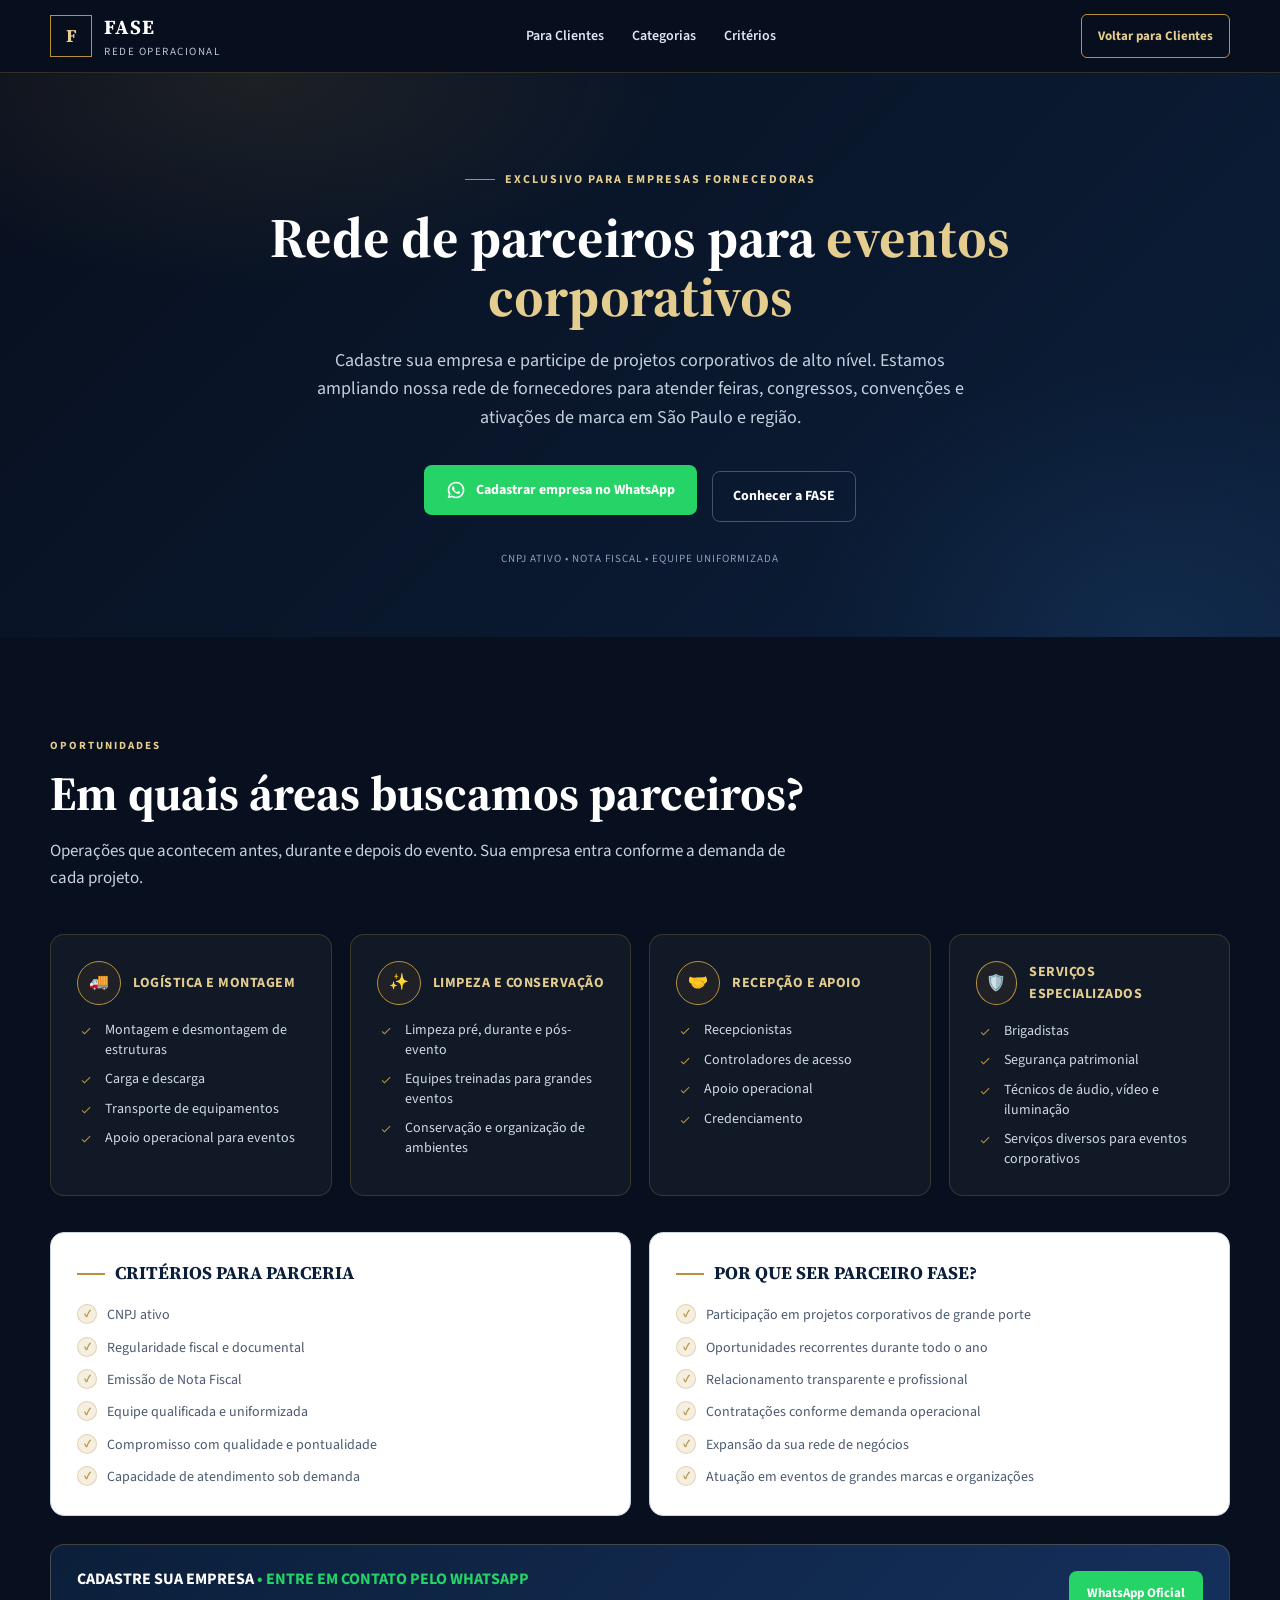
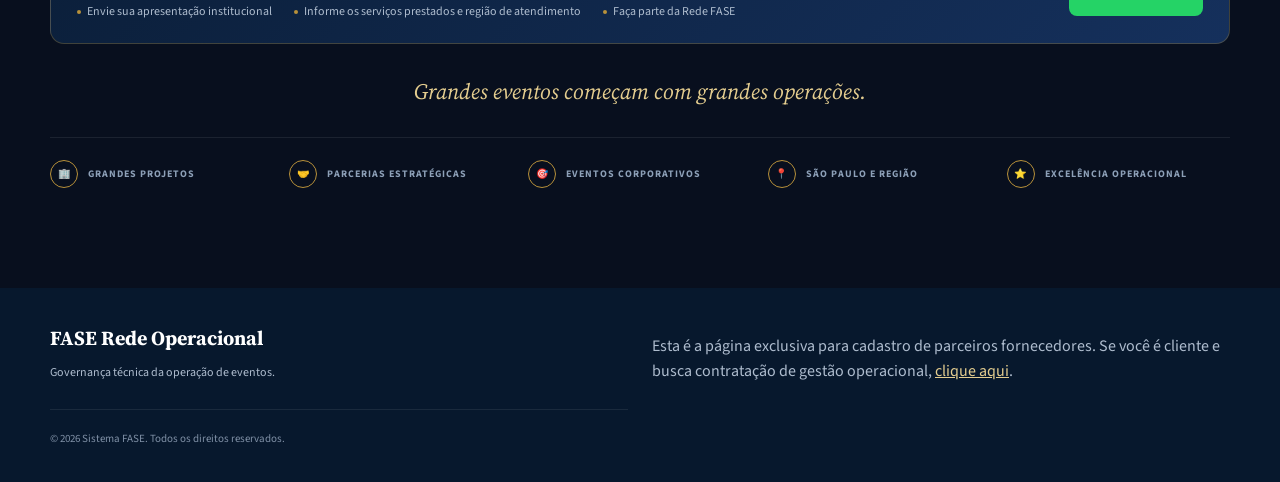
==== commit 4fce3b63: "Atualizar o page1.html" ====
--- a/page1.html
+++ b/page1.html
@@ -1,5 +1,5 @@
 <!DOCTYPE html>
-<html lang="en">
+<html lang="pt-BR">
 <head><style>
 @font-face {
   font-family: "Optimistic";
@@ -22,41 +22,141 @@
   font-family: "Optimistic Mono", ui-monospace, monospace;
 }
 </style>
-  <meta charset="UTF-8">
-  <meta name="viewport" content="width=device-width, initial-scale=1">
-  <title>React Artifact</title>
-  <style>*,:after,:before{--tw-border-spacing-x:0;--tw-border-spacing-y:0;--tw-translate-x:0;--tw-translate-y:0;--tw-rotate:0;--tw-skew-x:0;--tw-skew-y:0;--tw-scale-x:1;--tw-scale-y:1;--tw-pan-x: ;--tw-pan-y: ;--tw-pinch-zoom: ;--tw-scroll-snap-strictness:proximity;--tw-gradient-from-position: ;--tw-gradient-via-position: ;--tw-gradient-to-position: ;--tw-ordinal: ;--tw-slashed-zero: ;--tw-numeric-figure: ;--tw-numeric-spacing: ;--tw-numeric-fraction: ;--tw-ring-inset: ;--tw-ring-offset-width:0px;--tw-ring-offset-color:#fff;--tw-ring-color:rgba(59,130,246,.5);--tw-ring-offset-shadow:0 0 #0000;--tw-ring-shadow:0 0 #0000;--tw-shadow:0 0 #0000;--tw-shadow-colored:0 0 #0000;--tw-blur: ;--tw-brightness: ;--tw-contrast: ;--tw-grayscale: ;--tw-hue-rotate: ;--tw-invert: ;--tw-saturate: ;--tw-sepia: ;--tw-drop-shadow: ;--tw-backdrop-blur: ;--tw-backdrop-brightness: ;--tw-backdrop-contrast: ;--tw-backdrop-grayscale: ;--tw-backdrop-hue-rotate: ;--tw-backdrop-invert: ;--tw-backdrop-opacity: ;--tw-backdrop-saturate: ;--tw-backdrop-sepia: ;--tw-contain-size: ;--tw-contain-layout: ;--tw-contain-paint: ;--tw-contain-style: }::backdrop{--tw-border-spacing-x:0;--tw-border-spacing-y:0;--tw-translate-x:0;--tw-translate-y:0;--tw-rotate:0;--tw-skew-x:0;--tw-skew-y:0;--tw-scale-x:1;--tw-scale-y:1;--tw-pan-x: ;--tw-pan-y: ;--tw-pinch-zoom: ;--tw-scroll-snap-strictness:proximity;--tw-gradient-from-position: ;--tw-gradient-via-position: ;--tw-gradient-to-position: ;--tw-ordinal: ;--tw-slashed-zero: ;--tw-numeric-figure: ;--tw-numeric-spacing: ;--tw-numeric-fraction: ;--tw-ring-inset: ;--tw-ring-offset-width:0px;--tw-ring-offset-color:#fff;--tw-ring-color:rgba(59,130,246,.5);--tw-ring-offset-shadow:0 0 #0000;--tw-ring-shadow:0 0 #0000;--tw-shadow:0 0 #0000;--tw-shadow-colored:0 0 #0000;--tw-blur: ;--tw-brightness: ;--tw-contrast: ;--tw-grayscale: ;--tw-hue-rotate: ;--tw-invert: ;--tw-saturate: ;--tw-sepia: ;--tw-drop-shadow: ;--tw-backdrop-blur: ;--tw-backdrop-brightness: ;--tw-backdrop-contrast: ;--tw-backdrop-grayscale: ;--tw-backdrop-hue-rotate: ;--tw-backdrop-invert: ;--tw-backdrop-opacity: ;--tw-backdrop-saturate: ;--tw-backdrop-sepia: ;--tw-contain-size: ;--tw-contain-layout: ;--tw-contain-paint: ;--tw-contain-style: }/*! tailwindcss v3.4.18 | MIT License | https://tailwindcss.com*/*,:after,:before{box-sizing:border-box;border:0 solid #e5e7eb}:after,:before{--tw-content:""}:host,html{line-height:1.5;-webkit-text-size-adjust:100%;-moz-tab-size:4;-o-tab-size:4;tab-size:4;font-family:ui-sans-serif,system-ui,sans-serif,Apple Color Emoji,Segoe UI Emoji,Segoe UI Symbol,Noto Color Emoji;font-feature-settings:normal;font-variation-settings:normal;-webkit-tap-highlight-color:transparent}body{line-height:inherit}hr{height:0;color:inherit;border-top-width:1px}abbr:where([title]){-webkit-text-decoration:underline dotted;text-decoration:underline dotted}h1,h2,h3,h4,h5,h6{font-size:inherit;font-weight:inherit}a{color:inherit;text-decoration:inherit}b,strong{font-weight:bolder}code,kbd,pre,samp{font-family:ui-monospace,SFMono-Regular,Menlo,Monaco,Consolas,Liberation Mono,Courier New,monospace;font-feature-settings:normal;font-variation-settings:normal;font-size:1em}small{font-size:80%}sub,sup{font-size:75%;line-height:0;position:relative;vertical-align:baseline}sub{bottom:-.25em}sup{top:-.5em}table{text-indent:0;border-color:inherit;border-collapse:collapse}button,input,optgroup,select,textarea{font-family:inherit;font-feature-settings:inherit;font-variation-settings:inherit;font-size:100%;font-weight:inherit;line-height:inherit;letter-spacing:inherit;color:inherit;margin:0;padding:0}button,select{text-transform:none}button,input:where([type=button]),input:where([type=reset]),input:where([type=submit]){-webkit-appearance:button;background-color:transparent;background-image:none}:-moz-focusring{outline:auto}:-moz-ui-invalid{box-shadow:none}progress{vertical-align:baseline}::-webkit-inner-spin-button,::-webkit-outer-spin-button{height:auto}[type=search]{-webkit-appearance:textfield;outline-offset:-2px}::-webkit-search-decoration{-webkit-appearance:none}::-webkit-file-upload-button{-webkit-appearance:button;font:inherit}summary{display:list-item}blockquote,dd,dl,figure,h1,h2,h3,h4,h5,h6,hr,p,pre{margin:0}fieldset{margin:0}fieldset,legend{padding:0}menu,ol,ul{list-style:none;margin:0;padding:0}dialog{padding:0}textarea{resize:vertical}input::-moz-placeholder,textarea::-moz-placeholder{opacity:1;color:#9ca3af}input::placeholder,textarea::placeholder{opacity:1;color:#9ca3af}[role=button],button{cursor:pointer}:disabled{cursor:default}audio,canvas,embed,iframe,img,object,svg,video{display:block;vertical-align:middle}img,video{max-width:100%;height:auto}[hidden]:where(:not([hidden=until-found])){display:none}.pointer-events-none{pointer-events:none}.absolute{position:absolute}.relative{position:relative}.inset-0{inset:0}.-right-16{right:-4rem}.-right-24{right:-6rem}.-top-16{top:-4rem}.-top-24{top:-6rem}.bottom-0{bottom:0}.left-0{left:0}.right-0{right:0}.top-0{top:0}.mx-auto{margin-left:auto;margin-right:auto}.-mt-1{margin-top:-.25rem}.mb-3{margin-bottom:.75rem}.ml-3{margin-left:.75rem}.mt-10{margin-top:2.5rem}.mt-2{margin-top:.5rem}.mt-3{margin-top:.75rem}.mt-4{margin-top:1rem}.mt-5{margin-top:1.25rem}.mt-7{margin-top:1.75rem}.mt-8{margin-top:2rem}.mt-\[1px\]{margin-top:1px}.mt-\[6px\]{margin-top:6px}.inline-block{display:inline-block}.flex{display:flex}.grid{display:grid}.hidden{display:none}.h-1{height:.25rem}.h-1\.5{height:.375rem}.h-10{height:2.5rem}.h-12{height:3rem}.h-20{height:5rem}.h-5{height:1.25rem}.h-8{height:2rem}.h-\[1\.5px\]{height:1.5px}.h-\[1px\]{height:1px}.h-\[2\.5px\]{height:2.5px}.h-\[260px\]{height:260px}.h-\[2px\]{height:2px}.h-\[340px\]{height:340px}.h-\[4px\]{height:4px}.h-\[64px\]{height:64px}.min-h-\[28px\]{min-height:28px}.min-h-screen{min-height:100vh}.w-1{width:.25rem}.w-1\.5{width:.375rem}.w-10{width:2.5rem}.w-12{width:3rem}.w-20{width:5rem}.w-24{width:6rem}.w-5{width:1.25rem}.w-8{width:2rem}.w-\[260px\]{width:260px}.w-\[340px\]{width:340px}.w-\[3px\]{width:3px}.w-\[4px\]{width:4px}.w-\[64px\]{width:64px}.w-full{width:100%}.max-w-\[110px\]{max-width:110px}.max-w-\[520px\]{max-width:520px}.max-w-\[640px\]{max-width:640px}.max-w-\[680px\]{max-width:680px}.max-w-\[860px\]{max-width:860px}.flex-1{flex:1 1 0%}.shrink-0{flex-shrink:0}.rotate-45{--tw-rotate:45deg;transform:translate(var(--tw-translate-x),var(--tw-translate-y)) rotate(var(--tw-rotate)) skewX(var(--tw-skew-x)) skewY(var(--tw-skew-y)) scaleX(var(--tw-scale-x)) scaleY(var(--tw-scale-y))}.grid-cols-1{grid-template-columns:repeat(1,minmax(0,1fr))}.grid-cols-2{grid-template-columns:repeat(2,minmax(0,1fr))}.flex-col{flex-direction:column}.items-center{align-items:center}.items-baseline{align-items:baseline}.justify-end{justify-content:flex-end}.justify-center{justify-content:center}.justify-between{justify-content:space-between}.gap-0{gap:0}.gap-1\.5{gap:.375rem}.gap-2{gap:.5rem}.gap-3{gap:.75rem}.gap-4{gap:1rem}.gap-5{gap:1.25rem}.gap-6{gap:1.5rem}.gap-\[1px\]{gap:1px}.space-y-2>:not([hidden])~:not([hidden]){--tw-space-y-reverse:0;margin-top:calc(.5rem*(1 - var(--tw-space-y-reverse)));margin-bottom:calc(.5rem*var(--tw-space-y-reverse))}.space-y-\[10px\]>:not([hidden])~:not([hidden]){--tw-space-y-reverse:0;margin-top:calc(10px*(1 - var(--tw-space-y-reverse)));margin-bottom:calc(10px*var(--tw-space-y-reverse))}.overflow-hidden{overflow:hidden}.rounded-\[10px\]{border-radius:10px}.rounded-full{border-radius:9999px}.border{border-width:1px}.border-x{border-left-width:1px;border-right-width:1px}.border-b{border-bottom-width:1px}.border-l{border-left-width:1px}.border-r{border-right-width:1px}.border-t{border-top-width:1px}.border-\[\#25D366\]\/30{border-color:rgba(37,211,102,.3)}.border-\[\#D4AF37\]\/10{border-color:rgba(212,175,55,.1)}.border-\[\#D4AF37\]\/20{border-color:rgba(212,175,55,.2)}.border-\[\#D4AF37\]\/30{border-color:rgba(212,175,55,.3)}.border-\[\#D4AF37\]\/35{border-color:rgba(212,175,55,.35)}.border-\[\#D4AF37\]\/40{border-color:rgba(212,175,55,.4)}.border-\[\#D4AF37\]\/50{border-color:rgba(212,175,55,.5)}.border-\[\#D4AF37\]\/60{border-color:rgba(212,175,55,.6)}.bg-\[\#050505\]{--tw-bg-opacity:1;background-color:rgb(5 5 5/var(--tw-bg-opacity,1))}.bg-\[\#0a0a0a\]{--tw-bg-opacity:1;background-color:rgb(10 10 10/var(--tw-bg-opacity,1))}.bg-\[\#0e0e0e\]{--tw-bg-opacity:1;background-color:rgb(14 14 14/var(--tw-bg-opacity,1))}.bg-\[\#0f1a12\]{--tw-bg-opacity:1;background-color:rgb(15 26 18/var(--tw-bg-opacity,1))}.bg-\[\#111111\]{--tw-bg-opacity:1;background-color:rgb(17 17 17/var(--tw-bg-opacity,1))}.bg-\[\#121212\]{--tw-bg-opacity:1;background-color:rgb(18 18 18/var(--tw-bg-opacity,1))}.bg-\[\#141414\]{--tw-bg-opacity:1;background-color:rgb(20 20 20/var(--tw-bg-opacity,1))}.bg-\[\#161616\]{--tw-bg-opacity:1;background-color:rgb(22 22 22/var(--tw-bg-opacity,1))}.bg-\[\#25D366\]{--tw-bg-opacity:1;background-color:rgb(37 211 102/var(--tw-bg-opacity,1))}.bg-\[\#D4AF37\]{--tw-bg-opacity:1;background-color:rgb(212 175 55/var(--tw-bg-opacity,1))}.bg-\[\#D4AF37\]\/15{background-color:rgba(212,175,55,.15)}.bg-\[\#D4AF37\]\/20{background-color:rgba(212,175,55,.2)}.bg-\[\#D4AF37\]\/30{background-color:rgba(212,175,55,.3)}.bg-\[\#D4AF37\]\/60{background-color:rgba(212,175,55,.6)}.bg-gradient-to-r{background-image:linear-gradient(to right,var(--tw-gradient-stops))}.from-\[\#D4AF37\]\/40{--tw-gradient-from:rgba(212,175,55,.4) var(--tw-gradient-from-position);--tw-gradient-to:rgba(212,175,55,0) var(--tw-gradient-to-position);--tw-gradient-stops:var(--tw-gradient-from),var(--tw-gradient-to)}.to-transparent{--tw-gradient-to:transparent var(--tw-gradient-to-position)}.p-5{padding:1.25rem}.p-6{padding:1.5rem}.px-3{padding-left:.75rem;padding-right:.75rem}.px-4{padding-left:1rem;padding-right:1rem}.px-5{padding-left:1.25rem;padding-right:1.25rem}.px-6{padding-left:1.5rem;padding-right:1.5rem}.py-2{padding-top:.5rem;padding-bottom:.5rem}.py-3{padding-top:.75rem;padding-bottom:.75rem}.py-6{padding-top:1.5rem}.pb-6,.py-6{padding-bottom:1.5rem}.pb-7{padding-bottom:1.75rem}.pt-6{padding-top:1.5rem}.pt-8{padding-top:2rem}.pt-\[2px\]{padding-top:2px}.text-center{text-align:center}.text-\[10px\]{font-size:10px}.text-\[11\.5px\]{font-size:11.5px}.text-\[11px\]{font-size:11px}.text-\[12px\]{font-size:12px}.text-\[13px\]{font-size:13px}.text-\[16px\]{font-size:16px}.text-\[22px\]{font-size:22px}.text-\[26px\]{font-size:26px}.text-\[56px\]{font-size:56px}.text-\[7px\]{font-size:7px}.text-\[8\.5px\]{font-size:8.5px}.text-\[8px\]{font-size:8px}.text-\[9px\]{font-size:9px}.font-\[700\]{font-weight:700}.font-black{font-weight:900}.font-bold{font-weight:700}.font-extrabold{font-weight:800}.font-light{font-weight:300}.font-medium{font-weight:500}.font-semibold{font-weight:600}.uppercase{text-transform:uppercase}.italic{font-style:italic}.leading-\[0\.95\]{line-height:.95}.leading-\[1\.2\]{line-height:1.2}.leading-\[1\.35\]{line-height:1.35}.leading-\[1\.3\]{line-height:1.3}.leading-\[1\.4\]{line-height:1.4}.leading-\[1\.5\]{line-height:1.5}.leading-\[1\.6\]{line-height:1.6}.leading-\[1\.7\]{line-height:1.7}.leading-none{line-height:1}.tracking-\[-0\.02em\]{letter-spacing:-.02em}.tracking-\[-0\.04em\]{letter-spacing:-.04em}.tracking-\[0\.01em\]{letter-spacing:.01em}.tracking-\[0\.06em\]{letter-spacing:.06em}.tracking-\[0\.08em\]{letter-spacing:.08em}.tracking-\[0\.12em\]{letter-spacing:.12em}.tracking-\[0\.15em\]{letter-spacing:.15em}.tracking-\[0\.18em\]{letter-spacing:.18em}.tracking-\[0\.1em\]{letter-spacing:.1em}.tracking-\[0\.32em\]{letter-spacing:.32em}.tracking-\[0\.3em\]{letter-spacing:.3em}.text-\[\#25D366\]{--tw-text-opacity:1;color:rgb(37 211 102/var(--tw-text-opacity,1))}.text-\[\#5a554a\]{--tw-text-opacity:1;color:rgb(90 85 74/var(--tw-text-opacity,1))}.text-\[\#B8B0A0\]{--tw-text-opacity:1;color:rgb(184 176 160/var(--tw-text-opacity,1))}.text-\[\#B8B3A6\]{--tw-text-opacity:1;color:rgb(184 179 166/var(--tw-text-opacity,1))}.text-\[\#C8C3B6\]{--tw-text-opacity:1;color:rgb(200 195 182/var(--tw-text-opacity,1))}.text-\[\#C9C5B8\]{--tw-text-opacity:1;color:rgb(201 197 184/var(--tw-text-opacity,1))}.text-\[\#D4AF37\]{--tw-text-opacity:1;color:rgb(212 175 55/var(--tw-text-opacity,1))}.text-\[\#D9C57A\]{--tw-text-opacity:1;color:rgb(217 197 122/var(--tw-text-opacity,1))}.text-\[\#E9D38A\]{--tw-text-opacity:1;color:rgb(233 211 138/var(--tw-text-opacity,1))}.text-\[\#E9D78A\]{--tw-text-opacity:1;color:rgb(233 215 138/var(--tw-text-opacity,1))}.text-\[\#EEDB8E\]{--tw-text-opacity:1;color:rgb(238 219 142/var(--tw-text-opacity,1))}.text-\[\#F0E2A8\]{--tw-text-opacity:1;color:rgb(240 226 168/var(--tw-text-opacity,1))}.text-white{--tw-text-opacity:1;color:rgb(255 255 255/var(--tw-text-opacity,1))}.opacity-\[0\.06\]{opacity:.06}.shadow-\[0_0_0_1px_rgba\(212\2c 175\2c 55\2c 0\.15\)\2c 0_20px_80px_rgba\(0\2c 0\2c 0\2c 0\.9\)\]{--tw-shadow:0 0 0 1px rgba(212,175,55,.15),0 20px 80px rgba(0,0,0,.9);--tw-shadow-colored:0 0 0 1px var(--tw-shadow-color),0 20px 80px var(--tw-shadow-color);box-shadow:var(--tw-ring-offset-shadow,0 0 #0000),var(--tw-ring-shadow,0 0 #0000),var(--tw-shadow)}.shadow-\[0_0_20px_rgba\(37\2c 211\2c 102\2c 0\.2\)\]{--tw-shadow:0 0 20px rgba(37,211,102,.2);--tw-shadow-colored:0 0 20px var(--tw-shadow-color);box-shadow:var(--tw-ring-offset-shadow,0 0 #0000),var(--tw-ring-shadow,0 0 #0000),var(--tw-shadow)}#root,body,html{min-height:100%}body{margin:0;font-family:Inter,ui-sans-serif,system-ui,-apple-system,BlinkMacSystemFont,Segoe UI,sans-serif}[role=button]:not([aria-disabled=true]),button:not(:disabled),label[for],select:not(:disabled),summary{cursor:pointer}@media (min-width:640px){.sm\:grid-cols-2{grid-template-columns:repeat(2,minmax(0,1fr))}}@media (min-width:768px){.md\:block{display:block}.md\:max-w-\[280px\]{max-width:280px}.md\:grid-cols-2{grid-template-columns:repeat(2,minmax(0,1fr))}.md\:grid-cols-5{grid-template-columns:repeat(5,minmax(0,1fr))}.md\:flex-row{flex-direction:row}.md\:items-start{align-items:flex-start}.md\:justify-start{justify-content:flex-start}.md\:justify-between{justify-content:space-between}.md\:gap-6{gap:1.5rem}.md\:p-5{padding:1.25rem}.md\:p-7{padding:1.75rem}.md\:px-10{padding-left:2.5rem;padding-right:2.5rem}.md\:px-6{padding-left:1.5rem;padding-right:1.5rem}.md\:px-8{padding-left:2rem;padding-right:2rem}.md\:py-10{padding-top:2.5rem;padding-bottom:2.5rem}.md\:text-left{text-align:left}.md\:text-right{text-align:right}.md\:text-\[11px\]{font-size:11px}.md\:text-\[12\.5px\]{font-size:12.5px}.md\:text-\[12px\]{font-size:12px}.md\:text-\[13px\]{font-size:13px}.md\:text-\[14px\]{font-size:14px}.md\:text-\[15px\]{font-size:15px}.md\:text-\[20px\]{font-size:20px}.md\:text-\[28px\]{font-size:28px}.md\:text-\[38px\]{font-size:38px}.md\:text-\[76px\]{font-size:76px}.md\:text-\[8\.5px\]{font-size:8.5px}}@media (min-width:1024px){.lg\:grid-cols-4{grid-template-columns:repeat(4,minmax(0,1fr))}}</style>
+    <meta charset="UTF-8">
+    <meta name="viewport" content="width=device-width, initial-scale=1.0">
+    <title>Seja Parceiro FASE | Rede de Parceiros para Eventos Corporativos</title>
+    <meta name="description" content="Cadastre sua empresa e participe de projetos corporativos de alto nível. Rede de parceiros FASE para eventos corporativos em São Paulo e região.">
+    <meta name="theme-color" content="#080F1E">
+    <link href="https://fonts.googleapis.com/css2?family=Source+Serif+4:opsz,wght@8..60,600;8..60,700&family=Source+Sans+3:wght@400;600;700&display=swap" rel="stylesheet">
+    <style>
+        :root {
+            --azul-marinho: #0B1F3A; --ouro: #B8913A; --ouro-claro: #E4CD8F;
+            --fundo-escuro: #080F1E; --branco: #fff; --texto: #1C2A3D; --texto-suave: #4A5A70;
+            --linha: #CBD5E3; --serif: 'Source Serif 4', Georgia, serif; --sans: 'Source Sans 3', Arial, sans-serif;
+            --largura: 1180px; --raio: 14px;
+        }
+        *,*::before,*::after{margin:0;padding:0;box-sizing:border-box} html{scroll-behavior:smooth}
+        body{background:#080F1E;color:#fff;font-family:var(--sans);line-height:1.6;-webkit-font-smoothing:antialiased}
+        a{color:inherit;text-decoration:none}
+        .container{width:min(100% - 32px, var(--largura));margin-inline:auto}
+        header{position:sticky;top:0;z-index:1000;background:rgba(8,15,30,0.95);border-bottom:1px solid rgba(184,145,58,0.25);backdrop-filter:blur(12px)}
+        .nav{min-height:72px;display:flex;align-items:center;justify-content:space-between;gap:24px}
+        .logo{display:flex;align-items:center;gap:12px;color:#fff}
+        .logo-mark{width:42px;height:42px;border:1px solid var(--ouro);display:grid;place-items:center;color:var(--ouro-claro);font-family:var(--serif);font-weight:700;font-size:18px}
+        .logo-text strong{display:block;font-family:var(--serif);font-size:20px;letter-spacing:1px}
+        .logo-text span{display:block;color:#B9C6D8;font-size:11px;letter-spacing:1.5px;text-transform:uppercase}
+        .nav-links{display:none;align-items:center;gap:28px;color:#DCE5F0;font-size:14px;font-weight:600}
+        .nav-links a:hover{color:var(--ouro-claro)}
+        .nav-cta{display:inline-flex;align-items:center;justify-content:center;padding:11px 16px;border:1px solid var(--ouro);color:var(--ouro-claro);font-size:13px;font-weight:700;border-radius:6px}
+        .hero{background:radial-gradient(600px 300px at 20% 0%, rgba(184,145,58,0.12), transparent 70%), radial-gradient(500px 400px at 90% 100%, rgba(47,93,155,0.2), transparent 70%), linear-gradient(135deg, #080F1E, #0B1F3A);padding:90px 0 70px;text-align:center;position:relative;overflow:hidden}
+        .eyebrow{display:inline-flex;align-items:center;gap:10px;color:var(--ouro-claro);font-size:12px;font-weight:700;letter-spacing:2px;text-transform:uppercase;margin-bottom:20px}
+        .eyebrow::before{content:"";width:30px;height:1px;background:var(--ouro)}
+        h1,h2,h3,h4{font-family:var(--serif)}
+        .hero h1{font-size:clamp(36px, 6vw, 56px);line-height:1.05;max-width:800px;margin:0 auto 20px}
+        .hero h1 span{color:var(--ouro-claro)}
+        .hero p{color:#C5D1DF;font-size:18px;max-width:680px;margin:0 auto 32px}
+        .cta-whatsapp{display:inline-flex;align-items:center;gap:10px;background:#25D366;color:#fff;padding:14px 22px;border-radius:8px;font-weight:700;font-size:14px}
+        .cta-outline{display:inline-flex;align-items:center;justify-content:center;padding:13px 20px;border:1px solid rgba(255,255,255,0.25);border-radius:8px;font-weight:700;font-size:14px;margin-left:12px}
+        section{padding:78px 0}
+        .section-header{max-width:760px;margin-bottom:42px}
+        .section-label{color:var(--ouro-claro);font-size:11px;font-weight:700;letter-spacing:2px;text-transform:uppercase;margin-bottom:12px}
+        .section-header h2{font-size:clamp(32px, 6vw, 48px);line-height:1.1;color:#fff;margin-bottom:18px}
+        .section-header p{color:#C5D1DF;font-size:17px}
+        .parceiros-grid{display:grid;gap:18px;margin-bottom:36px}
+        .parceiros-card{background:rgba(255,255,255,0.04);border:1px solid rgba(184,145,58,0.25);border-radius:14px;padding:26px}
+        .parceiros-card-top{display:flex;align-items:center;gap:12px;margin-bottom:16px}
+        .parceiros-icon{width:44px;height:44px;border:1px solid var(--ouro);border-radius:50%;display:grid;place-items:center;background:rgba(184,145,58,0.08);color:var(--ouro-claro)}
+        .parceiros-card h3{color:var(--ouro-claro);font-size:14px;font-family:var(--sans);font-weight:700;letter-spacing:0.5px;text-transform:uppercase}
+        .parceiros-card ul{list-style:none;display:grid;gap:10px}
+        .parceiros-card ul li{display:flex;gap:10px;font-size:14px;color:#D0D9E5;line-height:1.4}
+        .parceiros-card ul li::before{content:"";width:18px;height:18px;flex-shrink:0;background:var(--ouro);border-radius:50%;mask:url('data:image/svg+xml;utf8,<svg xmlns="http://www.w3.org/2000/svg" viewBox="0 0 24 24"><path fill="white" d="M9 16.17L4.83 12l-1.42 1.41L9 19 21 7l-1.41-1.41z"/></svg>') center/12px no-repeat;-webkit-mask:url('data:image/svg+xml;utf8,<svg xmlns="http://www.w3.org/2000/svg" viewBox="0 0 24 24"><path fill="white" d="M9 16.17L4.83 12l-1.42 1.41L9 19 21 7l-1.41-1.41z"/></svg>') center/12px no-repeat;margin-top:1px}
+        .parceiros-two{display:grid;gap:18px;margin-bottom:28px}
+        .parceiros-box{background:#fff;color:var(--texto);border-radius:14px;padding:26px;border:1px solid var(--linha)}
+        .parceiros-box h4{font-family:var(--serif);font-size:18px;color:var(--azul-marinho);margin-bottom:16px;display:flex;align-items:center;gap:10px}
+        .parceiros-box h4::before{content:"";width:28px;height:2px;background:var(--ouro)}
+        .parceiros-box ul{list-style:none;display:grid;gap:10px}
+        .parceiros-box ul li{display:flex;gap:10px;font-size:14px;color:var(--texto-suave)}
+        .parceiros-box ul li::before{content:"✓";width:20px;height:20px;flex-shrink:0;background:rgba(184,145,58,0.15);border:1px solid rgba(184,145,58,0.3);border-radius:50%;display:grid;place-items:center;font-size:11px;color:var(--ouro);font-weight:700}
+        .parceiros-whatsapp{background:linear-gradient(135deg, #0B1F3A, #15305C);border:1px solid rgba(184,145,58,0.3);border-radius:14px;padding:22px 26px;display:flex;flex-wrap:wrap;gap:18px;align-items:center;justify-content:space-between}
+        .parceiros-whatsapp h4{color:#fff;font-family:var(--sans);font-weight:700;font-size:16px;text-transform:uppercase}
+        .parceiros-whatsapp h4 span{color:#25D366}
+        .parceiros-whatsapp ul{list-style:none;display:flex;flex-wrap:wrap;gap:12px 22px;margin-top:10px}
+        .parceiros-whatsapp ul li{font-size:12px;color:#AEBCCE;display:flex;gap:6px;align-items:center}
+        .parceiros-whatsapp ul li::before{content:"";width:4px;height:4px;background:var(--ouro);border-radius:50%}
+        .parceiros-footer-icons{margin-top:28px;padding-top:22px;border-top:1px solid rgba(255,255,255,0.08);display:grid;grid-template-columns:repeat(2,1fr);gap:16px}
+        .parceiros-footer-icons div{display:flex;align-items:center;gap:10px;font-size:10px;font-weight:700;letter-spacing:1px;text-transform:uppercase;color:#8DA0B8}
+        .parceiros-cursive{text-align:center;margin-top:30px;font-family:var(--serif);font-style:italic;font-size:22px;color:var(--ouro-claro)}
+        footer{background:#07182D;color:#AEBCCE;padding:34px 0}
+        .footer-grid{display:grid;gap:24px}
+        .footer-brand strong{display:block;color:#fff;font-family:var(--serif);font-size:20px;margin-bottom:5px}
+        .footer-brand span{font-size:12px}
+        .footer-copy{border-top:1px solid rgba(255,255,255,0.08);padding-top:20px;font-size:11px;color:#8091A7}
+        @media(min-width:700px){.parceiros-grid{grid-template-columns:repeat(2,1fr)}.parceiros-two{grid-template-columns:repeat(2,1fr)}.parceiros-footer-icons{grid-template-columns:repeat(5,1fr)}.nav-links{display:flex}.footer-grid{grid-template-columns:1fr 1fr;align-items:end}}
+        @media(min-width:960px){.parceiros-grid{grid-template-columns:repeat(4,1fr)} section{padding:100px 0}}
+    </style>
 </head>
 <body>
-  <div id="root"></div>
-  
-  <script type="module">var $c=Object.create;var{getPrototypeOf:Hc,defineProperty:xl,getOwnPropertyNames:Wc}=Object;var Qc=Object.prototype.hasOwnProperty;var Rn=(e,n,t)=>{t=e!=null?$c(Hc(e)):{};let r=n||!e||!e.__esModule?xl(t,"default",{value:e,enumerable:!0}):t;for(let l of Wc(e))if(!Qc.call(r,l))xl(r,l,{get:()=>e[l],enumerable:!0});return r};var or=(e,n)=>()=>(n||e((n={exports:{}}).exports,n),n.exports);var Ac=(e,n)=>{for(var t in n)xl(e,t,{get:n[t],enumerable:!0,configurable:!0,set:(r)=>n[t]=()=>r})};var Kc=(e,n)=>()=>(e&&(n=e(e=0)),n);var ar=or((sf)=>{var at=Symbol.for("react.element"),Yc=Symbol.for("react.portal"),Xc=Symbol.for("react.fragment"),Gc=Symbol.for("react.strict_mode"),Zc=Symbol.for("react.profiler"),Jc=Symbol.for("react.provider"),jc=Symbol.for("react.context"),qc=Symbol.for("react.forward_ref"),bc=Symbol.for("react.suspense"),ef=Symbol.for("react.memo"),nf=Symbol.for("react.lazy"),qu=Symbol.iterator;function tf(e){if(e===null||typeof e!=="object")return null;return e=qu&&e[qu]||e["@@iterator"],typeof e==="function"?e:null}var ni={isMounted:function(){return!1},enqueueForceUpdate:function(){},enqueueReplaceState:function(){},enqueueSetState:function(){}},ti=Object.assign,ri={};function Mn(e,n,t){this.props=e,this.context=n,this.refs=ri,this.updater=t||ni}Mn.prototype.isReactComponent={};Mn.prototype.setState=function(e,n){if(typeof e!=="object"&&typeof e!=="function"&&e!=null)throw Error("setState(...): takes an object of state variables to update or a function which returns an object of state variables.");this.updater.enqueueSetState(this,e,n,"setState")};Mn.prototype.forceUpdate=function(e){this.updater.enqueueForceUpdate(this,e,"forceUpdate")};function li(){}li.prototype=Mn.prototype;function Ll(e,n,t){this.props=e,this.context=n,this.refs=ri,this.updater=t||ni}var Rl=Ll.prototype=new li;Rl.constructor=Ll;ti(Rl,Mn.prototype);Rl.isPureReactComponent=!0;var bu=Array.isArray,oi=Object.prototype.hasOwnProperty,Ml={current:null},ui={key:!0,ref:!0,__self:!0,__source:!0};function ii(e,n,t){var r,l={},o=null,u=null;if(n!=null)for(r in n.ref!==void 0&&(u=n.ref),n.key!==void 0&&(o=""+n.key),n)oi.call(n,r)&&!ui.hasOwnProperty(r)&&(l[r]=n[r]);var i=arguments.length-2;if(i===1)l.children=t;else if(1<i){for(var s=Array(i),f=0;f<i;f++)s[f]=arguments[f+2];l.children=s}if(e&&e.defaultProps)for(r in i=e.defaultProps,i)l[r]===void 0&&(l[r]=i[r]);return{$$typeof:at,type:e,key:o,ref:u,props:l,_owner:Ml.current}}function rf(e,n){return{$$typeof:at,type:e.type,key:n,ref:e.ref,props:e.props,_owner:e._owner}}function Il(e){return typeof e==="object"&&e!==null&&e.$$typeof===at}function lf(e){var n={"=":"=0",":":"=2"};return"$"+e.replace(/[=:]/g,function(t){return n[t]})}var ei=/\/+/g;function Tl(e,n){return typeof e==="object"&&e!==null&&e.key!=null?lf(""+e.key):n.toString(36)}function ir(e,n,t,r,l){var o=typeof e;if(o==="undefined"||o==="boolean")e=null;var u=!1;if(e===null)u=!0;else switch(o){case"string":case"number":u=!0;break;case"object":switch(e.$$typeof){case at:case Yc:u=!0}}if(u)return u=e,l=l(u),e=r===""?"."+Tl(u,0):r,bu(l)?(t="",e!=null&&(t=e.replace(ei,"$&/")+"/"),ir(l,n,t,"",function(f){return f})):l!=null&&(Il(l)&&(l=rf(l,t+(!l.key||u&&u.key===l.key?"":(""+l.key).replace(ei,"$&/")+"/")+e)),n.push(l)),1;if(u=0,r=r===""?".":r+":",bu(e))for(var i=0;i<e.length;i++){o=e[i];var s=r+Tl(o,i);u+=ir(o,n,t,s,l)}else if(s=tf(e),typeof s==="function")for(e=s.call(e),i=0;!(o=e.next()).done;)o=o.value,s=r+Tl(o,i++),u+=ir(o,n,t,s,l);else if(o==="object")throw n=String(e),Error("Objects are not valid as a React child (found: "+(n==="[object Object]"?"object with keys {"+Object.keys(e).join(", ")+"}":n)+"). If you meant to render a collection of children, use an array instead.");return u}function ur(e,n,t){if(e==null)return e;var r=[],l=0;return ir(e,r,"","",function(o){return n.call(t,o,l++)}),r}function of(e){if(e._status===-1){var n=e._result;n=n(),n.then(function(t){if(e._status===0||e._status===-1)e._status=1,e._result=t},function(t){if(e._status===0||e._status===-1)e._status=2,e._result=t}),e._status===-1&&(e._status=0,e._result=n)}if(e._status===1)return e._result.default;throw e._result}var te={current:null},sr={transition:null},uf={ReactCurrentDispatcher:te,ReactCurrentBatchConfig:sr,ReactCurrentOwner:Ml};function si(){throw Error("act(...) is not supported in production builds of React.")}sf.Children={map:ur,forEach:function(e,n,t){ur(e,function(){n.apply(this,arguments)},t)},count:function(e){var n=0;return ur(e,function(){n++}),n},toArray:function(e){return ur(e,function(n){return n})||[]},only:function(e){if(!Il(e))throw Error("React.Children.only expected to receive a single React element child.");return e}};sf.Component=Mn;sf.Fragment=Xc;sf.Profiler=Zc;sf.PureComponent=Ll;sf.StrictMode=Gc;sf.Suspense=bc;sf.__SECRET_INTERNALS_DO_NOT_USE_OR_YOU_WILL_BE_FIRED=uf;sf.act=si;sf.cloneElement=function(e,n,t){if(e===null||e===void 0)throw Error("React.cloneElement(...): The argument must be a React element, but you passed "+e+".");var r=ti({},e.props),l=e.key,o=e.ref,u=e._owner;if(n!=null){if(n.ref!==void 0&&(o=n.ref,u=Ml.current),n.key!==void 0&&(l=""+n.key),e.type&&e.type.defaultProps)var i=e.type.defaultProps;for(s in n)oi.call(n,s)&&!ui.hasOwnProperty(s)&&(r[s]=n[s]===void 0&&i!==void 0?i[s]:n[s])}var s=arguments.length-2;if(s===1)r.children=t;else if(1<s){i=Array(s);for(var f=0;f<s;f++)i[f]=arguments[f+2];r.children=i}return{$$typeof:at,type:e.type,key:l,ref:o,props:r,_owner:u}};sf.createContext=function(e){return e={$$typeof:jc,_currentValue:e,_currentValue2:e,_threadCount:0,Provider:null,Consumer:null,_defaultValue:null,_globalName:null},e.Provider={$$typeof:Jc,_context:e},e.Consumer=e};sf.createElement=ii;sf.createFactory=function(e){var n=ii.bind(null,e);return n.type=e,n};sf.createRef=function(){return{current:null}};sf.forwardRef=function(e){return{$$typeof:qc,render:e}};sf.isValidElement=Il;sf.lazy=function(e){return{$$typeof:nf,_payload:{_status:-1,_result:e},_init:of}};sf.memo=function(e,n){return{$$typeof:ef,type:e,compare:n===void 0?null:n}};sf.startTransition=function(e){var n=sr.transition;sr.transition={};try{e()}finally{sr.transition=n}};sf.unstable_act=si;sf.useCallback=function(e,n){return te.current.useCallback(e,n)};sf.useContext=function(e){return te.current.useContext(e)};sf.useDebugValue=function(){};sf.useDeferredValue=function(e){return te.current.useDeferredValue(e)};sf.useEffect=function(e,n){return te.current.useEffect(e,n)};sf.useId=function(){return te.current.useId()};sf.useImperativeHandle=function(e,n,t){return te.current.useImperativeHandle(e,n,t)};sf.useInsertionEffect=function(e,n){return te.current.useInsertionEffect(e,n)};sf.useLayoutEffect=function(e,n){return te.current.useLayoutEffect(e,n)};sf.useMemo=function(e,n){return te.current.useMemo(e,n)};sf.useReducer=function(e,n,t){return te.current.useReducer(e,n,t)};sf.useRef=function(e){return te.current.useRef(e)};sf.useState=function(e){return te.current.useState(e)};sf.useSyncExternalStore=function(e,n,t){return te.current.useSyncExternalStore(e,n,t)};sf.useTransition=function(){return te.current.useTransition()};sf.version="18.3.1"});var hi=or((Yf)=>{function Dl(e,n){var t=e.length;e.push(n);e:for(;0<t;){var r=t-1>>>1,l=e[r];if(0<cr(l,n))e[r]=n,e[t]=l,t=r;else break e}}function Ee(e){return e.length===0?null:e[0]}function mr(e){if(e.length===0)return null;var n=e[0],t=e.pop();if(t!==n){e[0]=t;e:for(var r=0,l=e.length,o=l>>>1;r<o;){var u=2*(r+1)-1,i=e[u],s=u+1,f=e[s];if(0>cr(i,t))s<l&&0>cr(f,i)?(e[r]=f,e[s]=t,r=s):(e[r]=i,e[u]=t,r=u);else if(s<l&&0>cr(f,t))e[r]=f,e[s]=t,r=s;else break e}}return n}function cr(e,n){var t=e.sortIndex-n.sortIndex;return t!==0?t:e.id-n.id}if(typeof performance==="object"&&typeof performance.now==="function")Ol=performance,Yf.unstable_now=function(){return Ol.now()};else fr=Date,Ul=fr.now(),Yf.unstable_now=function(){return fr.now()-Ul};var Ol,fr,Ul,Le=[],Xe=[],Kf=1,he=null,j=3,hr=!1,hn=!1,ft=!1,ci=typeof setTimeout==="function"?setTimeout:null,fi=typeof clearTimeout==="function"?clearTimeout:null,ai=typeof setImmediate<"u"?setImmediate:null;typeof navigator<"u"&&navigator.scheduling!==void 0&&navigator.scheduling.isInputPending!==void 0&&navigator.scheduling.isInputPending.bind(navigator.scheduling);function Vl(e){for(var n=Ee(Xe);n!==null;){if(n.callback===null)mr(Xe);else if(n.startTime<=e)mr(Xe),n.sortIndex=n.expirationTime,Dl(Le,n);else break;n=Ee(Xe)}}function $l(e){if(ft=!1,Vl(e),!hn)if(Ee(Le)!==null)hn=!0,Wl(Hl);else{var n=Ee(Xe);n!==null&&Ql($l,n.startTime-e)}}function Hl(e,n){hn=!1,ft&&(ft=!1,fi(dt),dt=-1),hr=!0;var t=j;try{Vl(n);for(he=Ee(Le);he!==null&&(!(he.expirationTime>n)||e&&!mi());){var r=he.callback;if(typeof r==="function"){he.callback=null,j=he.priorityLevel;var l=r(he.expirationTime<=n);n=Yf.unstable_now(),typeof l==="function"?he.callback=l:he===Ee(Le)&&mr(Le),Vl(n)}else mr(Le);he=Ee(Le)}if(he!==null)var o=!0;else{var u=Ee(Xe);u!==null&&Ql($l,u.startTime-n),o=!1}return o}finally{he=null,j=t,hr=!1}}var vr=!1,dr=null,dt=-1,di=5,pi=-1;function mi(){return Yf.unstable_now()-pi<di?!1:!0}function Fl(){if(dr!==null){var e=Yf.unstable_now();pi=e;var n=!0;try{n=dr(!0,e)}finally{n?ct():(vr=!1,dr=null)}}else vr=!1}var ct;if(typeof ai==="function")ct=function(){ai(Fl)};else if(typeof MessageChannel<"u")pr=new MessageChannel,Bl=pr.port2,pr.port1.onmessage=Fl,ct=function(){Bl.postMessage(null)};else ct=function(){ci(Fl,0)};var pr,Bl;function Wl(e){dr=e,vr||(vr=!0,ct())}function Ql(e,n){dt=ci(function(){e(Yf.unstable_now())},n)}Yf.unstable_IdlePriority=5;Yf.unstable_ImmediatePriority=1;Yf.unstable_LowPriority=4;Yf.unstable_NormalPriority=3;Yf.unstable_Profiling=null;Yf.unstable_UserBlockingPriority=2;Yf.unstable_cancelCallback=function(e){e.callback=null};Yf.unstable_continueExecution=function(){hn||hr||(hn=!0,Wl(Hl))};Yf.unstable_forceFrameRate=function(e){0>e||125<e?console.error("forceFrameRate takes a positive int between 0 and 125, forcing frame rates higher than 125 fps is not supported"):di=0<e?Math.floor(1000/e):5};Yf.unstable_getCurrentPriorityLevel=function(){return j};Yf.unstable_getFirstCallbackNode=function(){return Ee(Le)};Yf.unstable_next=function(e){switch(j){case 1:case 2:case 3:var n=3;break;default:n=j}var t=j;j=n;try{return e()}finally{j=t}};Yf.unstable_pauseExecution=function(){};Yf.unstable_requestPaint=function(){};Yf.unstable_runWithPriority=function(e,n){switch(e){case 1:case 2:case 3:case 4:case 5:break;default:e=3}var t=j;j=e;try{return n()}finally{j=t}};Yf.unstable_scheduleCallback=function(e,n,t){var r=Yf.unstable_now();switch(typeof t==="object"&&t!==null?(t=t.delay,t=typeof t==="number"&&0<t?r+t:r):t=r,e){case 1:var l=-1;break;case 2:l=250;break;case 5:l=1073741823;break;case 4:l=1e4;break;default:l=5000}return l=t+l,e={id:Kf++,callback:n,priorityLevel:e,startTime:t,expirationTime:l,sortIndex:-1},t>r?(e.sortIndex=t,Dl(Xe,e),Ee(Le)===null&&e===Ee(Xe)&&(ft?(fi(dt),dt=-1):ft=!0,Ql($l,t-r))):(e.sortIndex=l,Dl(Le,e),hn||hr||(hn=!0,Wl(Hl))),e};Yf.unstable_shouldYield=mi;Yf.unstable_wrapCallback=function(e){var n=j;return function(){var t=j;j=n;try{return e.apply(this,arguments)}finally{j=t}}}});var Ju={};Ac(Ju,{version:()=>Tc,unstable_renderSubtreeIntoContainer:()=>xc,unstable_batchedUpdates:()=>zc,unmountComponentAtNode:()=>Pc,render:()=>Nc,hydrateRoot:()=>_c,hydrate:()=>Cc,flushSync:()=>Ec,findDOMNode:()=>kc,createRoot:()=>Sc,createPortal:()=>wc,__SECRET_INTERNALS_DO_NOT_USE_OR_YOU_WILL_BE_FIRED:()=>gc});function y(e){for(var n="https://reactjs.org/docs/error-decoder.html?invariant="+e,t=1;t<arguments.length;t++)n+="&args[]="+encodeURIComponent(arguments[t]);return"Minified React error #"+e+"; visit "+n+" for the full message or use the non-minified dev environment for full errors and additional helpful warnings."}function Tn(e,n){et(e,n),et(e+"Capture",n)}function et(e,n){Ut[e]=n;for(e=0;e<n.length;e++)ks.add(n[e])}function dd(e){if(fo.call(yi,e))return!0;if(fo.call(vi,e))return!1;if(fd.test(e))return yi[e]=!0;return vi[e]=!0,!1}function pd(e,n,t,r){if(t!==null&&t.type===0)return!1;switch(typeof n){case"function":case"symbol":return!0;case"boolean":if(r)return!1;if(t!==null)return!t.acceptsBooleans;return e=e.toLowerCase().slice(0,5),e!=="data-"&&e!=="aria-";default:return!1}}function md(e,n,t,r){if(n===null||typeof n>"u"||pd(e,n,t,r))return!0;if(r)return!1;if(t!==null)switch(t.type){case 3:return!n;case 4:return n===!1;case 5:return isNaN(n);case 6:return isNaN(n)||1>n}return!1}function oe(e,n,t,r,l,o,u){this.acceptsBooleans=n===2||n===3||n===4,this.attributeName=r,this.attributeNamespace=l,this.mustUseProperty=t,this.propertyName=e,this.type=n,this.sanitizeURL=o,this.removeEmptyString=u}function iu(e){return e[1].toUpperCase()}function su(e,n,t,r){var l=J.hasOwnProperty(n)?J[n]:null;if(l!==null?l.type!==0:r||!(2<n.length)||n[0]!=="o"&&n[0]!=="O"||n[1]!=="n"&&n[1]!=="N")md(n,t,l,r)&&(t=null),r||l===null?dd(n)&&(t===null?e.removeAttribute(n):e.setAttribute(n,""+t)):l.mustUseProperty?e[l.propertyName]=t===null?l.type===3?!1:"":t:(n=l.attributeName,r=l.attributeNamespace,t===null?e.removeAttribute(n):(l=l.type,t=l===3||l===4&&t===!0?"":""+t,r?e.setAttributeNS(r,n,t):e.setAttribute(n,t)))}function pt(e){if(e===null||typeof e!=="object")return null;return e=gi&&e[gi]||e["@@iterator"],typeof e==="function"?e:null}function St(e){if(Al===void 0)try{throw Error()}catch(t){var n=t.stack.trim().match(/\n( *(at )?)/);Al=n&&n[1]||""}return`
-`+Al+e}function Yl(e,n){if(!e||Kl)return"";Kl=!0;var t=Error.prepareStackTrace;Error.prepareStackTrace=void 0;try{if(n)if(n=function(){throw Error()},Object.defineProperty(n.prototype,"props",{set:function(){throw Error()}}),typeof Reflect==="object"&&Reflect.construct){try{Reflect.construct(n,[])}catch(f){var r=f}Reflect.construct(e,[],n)}else{try{n.call()}catch(f){r=f}e.call(n.prototype)}else{try{throw Error()}catch(f){r=f}e()}}catch(f){if(f&&r&&typeof f.stack==="string"){for(var l=f.stack.split(`
-`),o=r.stack.split(`
-`),u=l.length-1,i=o.length-1;1<=u&&0<=i&&l[u]!==o[i];)i--;for(;1<=u&&0<=i;u--,i--)if(l[u]!==o[i]){if(u!==1||i!==1)do if(u--,i--,0>i||l[u]!==o[i]){var s=`
-`+l[u].replace(" at new "," at ");return e.displayName&&s.includes("<anonymous>")&&(s=s.replace("<anonymous>",e.displayName)),s}while(1<=u&&0<=i);break}}}finally{Kl=!1,Error.prepareStackTrace=t}return(e=e?e.displayName||e.name:"")?St(e):""}function hd(e){switch(e.tag){case 5:return St(e.type);case 16:return St("Lazy");case 13:return St("Suspense");case 19:return St("SuspenseList");case 0:case 2:case 15:return e=Yl(e.type,!1),e;case 11:return e=Yl(e.type.render,!1),e;case 1:return e=Yl(e.type,!0),e;default:return""}}function vo(e){if(e==null)return null;if(typeof e==="function")return e.displayName||e.name||null;if(typeof e==="string")return e;switch(e){case Un:return"Fragment";case On:return"Portal";case po:return"Profiler";case au:return"StrictMode";case mo:return"Suspense";case ho:return"SuspenseList"}if(typeof e==="object")switch(e.$$typeof){case Cs:return(e.displayName||"Context")+".Consumer";case Es:return(e._context.displayName||"Context")+".Provider";case cu:var n=e.render;return e=e.displayName,e||(e=n.displayName||n.name||"",e=e!==""?"ForwardRef("+e+")":"ForwardRef"),e;case fu:return n=e.displayName||null,n!==null?n:vo(e.type)||"Memo";case Ze:n=e._payload,e=e._init;try{return vo(e(n))}catch(t){}}return null}function vd(e){var n=e.type;switch(e.tag){case 24:return"Cache";case 9:return(n.displayName||"Context")+".Consumer";case 10:return(n._context.displayName||"Context")+".Provider";case 18:return"DehydratedFragment";case 11:return e=n.render,e=e.displayName||e.name||"",n.displayName||(e!==""?"ForwardRef("+e+")":"ForwardRef");case 7:return"Fragment";case 5:return n;case 4:return"Portal";case 3:return"Root";case 6:return"Text";case 16:return vo(n);case 8:return n===au?"StrictMode":"Mode";case 22:return"Offscreen";case 12:return"Profiler";case 21:return"Scope";case 13:return"Suspense";case 19:return"SuspenseList";case 25:return"TracingMarker";case 1:case 0:case 17:case 2:case 14:case 15:if(typeof n==="function")return n.displayName||n.name||null;if(typeof n==="string")return n}return null}function cn(e){switch(typeof e){case"boolean":case"number":case"string":case"undefined":return e;case"object":return e;default:return""}}function Ns(e){var n=e.type;return(e=e.nodeName)&&e.toLowerCase()==="input"&&(n==="checkbox"||n==="radio")}function yd(e){var n=Ns(e)?"checked":"value",t=Object.getOwnPropertyDescriptor(e.constructor.prototype,n),r=""+e[n];if(!e.hasOwnProperty(n)&&typeof t<"u"&&typeof t.get==="function"&&typeof t.set==="function"){var{get:l,set:o}=t;return Object.defineProperty(e,n,{configurable:!0,get:function(){return l.call(this)},set:function(u){r=""+u,o.call(this,u)}}),Object.defineProperty(e,n,{enumerable:t.enumerable}),{getValue:function(){return r},setValue:function(u){r=""+u},stopTracking:function(){e._valueTracker=null,delete e[n]}}}}function gr(e){e._valueTracker||(e._valueTracker=yd(e))}function Ps(e){if(!e)return!1;var n=e._valueTracker;if(!n)return!0;var t=n.getValue(),r="";return e&&(r=Ns(e)?e.checked?"true":"false":e.value),e=r,e!==t?(n.setValue(e),!0):!1}function Qr(e){if(e=e||(typeof document<"u"?document:void 0),typeof e>"u")return null;try{return e.activeElement||e.body}catch(n){return e.body}}function yo(e,n){var t=n.checked;return V({},n,{defaultChecked:void 0,defaultValue:void 0,value:void 0,checked:t!=null?t:e._wrapperState.initialChecked})}function wi(e,n){var t=n.defaultValue==null?"":n.defaultValue,r=n.checked!=null?n.checked:n.defaultChecked;t=cn(n.value!=null?n.value:t),e._wrapperState={initialChecked:r,initialValue:t,controlled:n.type==="checkbox"||n.type==="radio"?n.checked!=null:n.value!=null}}function zs(e,n){n=n.checked,n!=null&&su(e,"checked",n,!1)}function go(e,n){zs(e,n);var t=cn(n.value),r=n.type;if(t!=null)if(r==="number"){if(t===0&&e.value===""||e.value!=t)e.value=""+t}else e.value!==""+t&&(e.value=""+t);else if(r==="submit"||r==="reset"){e.removeAttribute("value");return}n.hasOwnProperty("value")?wo(e,n.type,t):n.hasOwnProperty("defaultValue")&&wo(e,n.type,cn(n.defaultValue)),n.checked==null&&n.defaultChecked!=null&&(e.defaultChecked=!!n.defaultChecked)}function Si(e,n,t){if(n.hasOwnProperty("value")||n.hasOwnProperty("defaultValue")){var r=n.type;if(!(r!=="submit"&&r!=="reset"||n.value!==void 0&&n.value!==null))return;n=""+e._wrapperState.initialValue,t||n===e.value||(e.value=n),e.defaultValue=n}t=e.name,t!==""&&(e.name=""),e.defaultChecked=!!e._wrapperState.initialChecked,t!==""&&(e.name=t)}function wo(e,n,t){if(n!=="number"||Qr(e.ownerDocument)!==e)t==null?e.defaultValue=""+e._wrapperState.initialValue:e.defaultValue!==""+t&&(e.defaultValue=""+t)}function Gn(e,n,t,r){if(e=e.options,n){n={};for(var l=0;l<t.length;l++)n["$"+t[l]]=!0;for(t=0;t<e.length;t++)l=n.hasOwnProperty("$"+e[t].value),e[t].selected!==l&&(e[t].selected=l),l&&r&&(e[t].defaultSelected=!0)}else{t=""+cn(t),n=null;for(l=0;l<e.length;l++){if(e[l].value===t){e[l].selected=!0,r&&(e[l].defaultSelected=!0);return}n!==null||e[l].disabled||(n=e[l])}n!==null&&(n.selected=!0)}}function So(e,n){if(n.dangerouslySetInnerHTML!=null)throw Error(y(91));return V({},n,{value:void 0,defaultValue:void 0,children:""+e._wrapperState.initialValue})}function ki(e,n){var t=n.value;if(t==null){if(t=n.children,n=n.defaultValue,t!=null){if(n!=null)throw Error(y(92));if(kt(t)){if(1<t.length)throw Error(y(93));t=t[0]}n=t}n==null&&(n=""),t=n}e._wrapperState={initialValue:cn(t)}}function xs(e,n){var t=cn(n.value),r=cn(n.defaultValue);t!=null&&(t=""+t,t!==e.value&&(e.value=t),n.defaultValue==null&&e.defaultValue!==t&&(e.defaultValue=t)),r!=null&&(e.defaultValue=""+r)}function Ei(e){var n=e.textContent;n===e._wrapperState.initialValue&&n!==""&&n!==null&&(e.value=n)}function Ts(e){switch(e){case"svg":return"http://www.w3.org/2000/svg";case"math":return"http://www.w3.org/1998/Math/MathML";default:return"http://www.w3.org/1999/xhtml"}}function ko(e,n){return e==null||e==="http://www.w3.org/1999/xhtml"?Ts(n):e==="http://www.w3.org/2000/svg"&&n==="foreignObject"?"http://www.w3.org/1999/xhtml":e}function Vt(e,n){if(n){var t=e.firstChild;if(t&&t===e.lastChild&&t.nodeType===3){t.nodeValue=n;return}}e.textContent=n}function Rs(e,n,t){return n==null||typeof n==="boolean"||n===""?"":t||typeof n!=="number"||n===0||xt.hasOwnProperty(e)&&xt[e]?(""+n).trim():n+"px"}function Ms(e,n){e=e.style;for(var t in n)if(n.hasOwnProperty(t)){var r=t.indexOf("--")===0,l=Rs(t,n[t],r);t==="float"&&(t="cssFloat"),r?e.setProperty(t,l):e[t]=l}}function Eo(e,n){if(n){if(wd[e]&&(n.children!=null||n.dangerouslySetInnerHTML!=null))throw Error(y(137,e));if(n.dangerouslySetInnerHTML!=null){if(n.children!=null)throw Error(y(60));if(typeof n.dangerouslySetInnerHTML!=="object"||!("__html"in n.dangerouslySetInnerHTML))throw Error(y(61))}if(n.style!=null&&typeof n.style!=="object")throw Error(y(62))}}function Co(e,n){if(e.indexOf("-")===-1)return typeof n.is==="string";switch(e){case"annotation-xml":case"color-profile":case"font-face":case"font-face-src":case"font-face-uri":case"font-face-format":case"font-face-name":case"missing-glyph":return!1;default:return!0}}function du(e){return e=e.target||e.srcElement||window,e.correspondingUseElement&&(e=e.correspondingUseElement),e.nodeType===3?e.parentNode:e}function Ci(e){if(e=tr(e)){if(typeof No!=="function")throw Error(y(280));var n=e.stateNode;n&&(n=yl(n),No(e.stateNode,e.type,n))}}function Is(e){Zn?Jn?Jn.push(e):Jn=[e]:Zn=e}function Fs(){if(Zn){var e=Zn,n=Jn;if(Jn=Zn=null,Ci(e),n)for(e=0;e<n.length;e++)Ci(n[e])}}function Ds(e,n){return e(n)}function Os(){}function Us(e,n,t){if(Xl)return e(n,t);Xl=!0;try{return Ds(e,n,t)}finally{if(Xl=!1,Zn!==null||Jn!==null)Os(),Fs()}}function Bt(e,n){var t=e.stateNode;if(t===null)return null;var r=yl(t);if(r===null)return null;t=r[n];e:switch(n){case"onClick":case"onClickCapture":case"onDoubleClick":case"onDoubleClickCapture":case"onMouseDown":case"onMouseDownCapture":case"onMouseMove":case"onMouseMoveCapture":case"onMouseUp":case"onMouseUpCapture":case"onMouseEnter":(r=!r.disabled)||(e=e.type,r=!(e==="button"||e==="input"||e==="select"||e==="textarea")),e=!r;break e;default:e=!1}if(e)return null;if(t&&typeof t!=="function")throw Error(y(231,n,typeof t));return t}function Sd(e,n,t,r,l,o,u,i,s){var f=Array.prototype.slice.call(arguments,3);try{n.apply(t,f)}catch(h){this.onError(h)}}function Ed(e,n,t,r,l,o,u,i,s){Tt=!1,Ar=null,Sd.apply(kd,arguments)}function Cd(e,n,t,r,l,o,u,i,s){if(Ed.apply(this,arguments),Tt){if(Tt){var f=Ar;Tt=!1,Ar=null}else throw Error(y(198));Kr||(Kr=!0,zo=f)}}function Ln(e){var n=e,t=e;if(e.alternate)for(;n.return;)n=n.return;else{e=n;do n=e,(n.flags&4098)!==0&&(t=n.return),e=n.return;while(e)}return n.tag===3?t:null}function Vs(e){if(e.tag===13){var n=e.memoizedState;if(n===null&&(e=e.alternate,e!==null&&(n=e.memoizedState)),n!==null)return n.dehydrated}return null}function _i(e){if(Ln(e)!==e)throw Error(y(188))}function _d(e){var n=e.alternate;if(!n){if(n=Ln(e),n===null)throw Error(y(188));return n!==e?null:e}for(var t=e,r=n;;){var l=t.return;if(l===null)break;var o=l.alternate;if(o===null){if(r=l.return,r!==null){t=r;continue}break}if(l.child===o.child){for(o=l.child;o;){if(o===t)return _i(l),e;if(o===r)return _i(l),n;o=o.sibling}throw Error(y(188))}if(t.return!==r.return)t=l,r=o;else{for(var u=!1,i=l.child;i;){if(i===t){u=!0,t=l,r=o;break}if(i===r){u=!0,r=l,t=o;break}i=i.sibling}if(!u){for(i=o.child;i;){if(i===t){u=!0,t=o,r=l;break}if(i===r){u=!0,r=o,t=l;break}i=i.sibling}if(!u)throw Error(y(189))}}if(t.alternate!==r)throw Error(y(190))}if(t.tag!==3)throw Error(y(188));return t.stateNode.current===t?e:n}function Bs(e){return e=_d(e),e!==null?$s(e):null}function $s(e){if(e.tag===5||e.tag===6)return e;for(e=e.child;e!==null;){var n=$s(e);if(n!==null)return n;e=e.sibling}return null}function Td(e){if(Fe&&typeof Fe.onCommitFiberRoot==="function")try{Fe.onCommitFiberRoot(pl,e,void 0,(e.current.flags&128)===128)}catch(n){}}function Md(e){return e>>>=0,e===0?32:31-(Ld(e)/Rd|0)|0}function Et(e){switch(e&-e){case 1:return 1;case 2:return 2;case 4:return 4;case 8:return 8;case 16:return 16;case 32:return 32;case 64:case 128:case 256:case 512:case 1024:case 2048:case 4096:case 8192:case 16384:case 32768:case 65536:case 131072:case 262144:case 524288:case 1048576:case 2097152:return e&4194240;case 4194304:case 8388608:case 16777216:case 33554432:case 67108864:return e&130023424;case 134217728:return 134217728;case 268435456:return 268435456;case 536870912:return 536870912;case 1073741824:return 1073741824;default:return e}}function Xr(e,n){var t=e.pendingLanes;if(t===0)return 0;var r=0,l=e.suspendedLanes,o=e.pingedLanes,u=t&268435455;if(u!==0){var i=u&~l;i!==0?r=Et(i):(o&=u,o!==0&&(r=Et(o)))}else u=t&~l,u!==0?r=Et(u):o!==0&&(r=Et(o));if(r===0)return 0;if(n!==0&&n!==r&&(n&l)===0&&(l=r&-r,o=n&-n,l>=o||l===16&&(o&4194240)!==0))return n;if((r&4)!==0&&(r|=t&16),n=e.entangledLanes,n!==0)for(e=e.entanglements,n&=r;0<n;)t=31-ze(n),l=1<<t,r|=e[t],n&=~l;return r}function Id(e,n){switch(e){case 1:case 2:case 4:return n+250;case 8:case 16:case 32:case 64:case 128:case 256:case 512:case 1024:case 2048:case 4096:case 8192:case 16384:case 32768:case 65536:case 131072:case 262144:case 524288:case 1048576:case 2097152:return n+5000;case 4194304:case 8388608:case 16777216:case 33554432:case 67108864:return-1;case 134217728:case 268435456:case 536870912:case 1073741824:return-1;default:return-1}}function Fd(e,n){for(var{suspendedLanes:t,pingedLanes:r,expirationTimes:l,pendingLanes:o}=e;0<o;){var u=31-ze(o),i=1<<u,s=l[u];if(s===-1){if((i&t)===0||(i&r)!==0)l[u]=Id(i,n)}else s<=n&&(e.expiredLanes|=i);o&=~i}}function xo(e){return e=e.pendingLanes&-1073741825,e!==0?e:e&1073741824?1073741824:0}function As(){var e=Sr;return Sr<<=1,(Sr&4194240)===0&&(Sr=64),e}function Gl(e){for(var n=[],t=0;31>t;t++)n.push(e);return n}function er(e,n,t){e.pendingLanes|=n,n!==536870912&&(e.suspendedLanes=0,e.pingedLanes=0),e=e.eventTimes,n=31-ze(n),e[n]=t}function Dd(e,n){var t=e.pendingLanes&~n;e.pendingLanes=n,e.suspendedLanes=0,e.pingedLanes=0,e.expiredLanes&=n,e.mutableReadLanes&=n,e.entangledLanes&=n,n=e.entanglements;var r=e.eventTimes;for(e=e.expirationTimes;0<t;){var l=31-ze(t),o=1<<l;n[l]=0,r[l]=-1,e[l]=-1,t&=~o}}function mu(e,n){var t=e.entangledLanes|=n;for(e=e.entanglements;t;){var r=31-ze(t),l=1<<r;l&n|e[r]&n&&(e[r]|=n),t&=~l}}function Ks(e){return e&=-e,1<e?4<e?(e&268435455)!==0?16:536870912:4:1}function Pi(e,n){switch(e){case"focusin":case"focusout":nn=null;break;case"dragenter":case"dragleave":tn=null;break;case"mouseover":case"mouseout":rn=null;break;case"pointerover":case"pointerout":$t.delete(n.pointerId);break;case"gotpointercapture":case"lostpointercapture":Ht.delete(n.pointerId)}}function mt(e,n,t,r,l,o){if(e===null||e.nativeEvent!==o)return e={blockedOn:n,domEventName:t,eventSystemFlags:r,nativeEvent:o,targetContainers:[l]},n!==null&&(n=tr(n),n!==null&&hu(n)),e;return e.eventSystemFlags|=r,n=e.targetContainers,l!==null&&n.indexOf(l)===-1&&n.push(l),e}function Ud(e,n,t,r,l){switch(n){case"focusin":return nn=mt(nn,e,n,t,r,l),!0;case"dragenter":return tn=mt(tn,e,n,t,r,l),!0;case"mouseover":return rn=mt(rn,e,n,t,r,l),!0;case"pointerover":var o=l.pointerId;return $t.set(o,mt($t.get(o)||null,e,n,t,r,l)),!0;case"gotpointercapture":return o=l.pointerId,Ht.set(o,mt(Ht.get(o)||null,e,n,t,r,l)),!0}return!1}function Js(e){var n=wn(e.target);if(n!==null){var t=Ln(n);if(t!==null){if(n=t.tag,n===13){if(n=Vs(t),n!==null){e.blockedOn=n,Zs(e.priority,function(){Xs(t)});return}}else if(n===3&&t.stateNode.current.memoizedState.isDehydrated){e.blockedOn=t.tag===3?t.stateNode.containerInfo:null;return}}}e.blockedOn=null}function Mr(e){if(e.blockedOn!==null)return!1;for(var n=e.targetContainers;0<n.length;){var t=Lo(e.domEventName,e.eventSystemFlags,n[0],e.nativeEvent);if(t===null){t=e.nativeEvent;var r=new t.constructor(t.type,t);_o=r,t.target.dispatchEvent(r),_o=null}else return n=tr(t),n!==null&&hu(n),e.blockedOn=t,!1;n.shift()}return!0}function zi(e,n,t){Mr(e)&&t.delete(n)}function Vd(){To=!1,nn!==null&&Mr(nn)&&(nn=null),tn!==null&&Mr(tn)&&(tn=null),rn!==null&&Mr(rn)&&(rn=null),$t.forEach(zi),Ht.forEach(zi)}function ht(e,n){e.blockedOn===n&&(e.blockedOn=null,To||(To=!0,D.unstable_scheduleCallback(D.unstable_NormalPriority,Vd)))}function Wt(e){function n(l){return ht(l,e)}if(0<Er.length){ht(Er[0],e);for(var t=1;t<Er.length;t++){var r=Er[t];r.blockedOn===e&&(r.blockedOn=null)}}nn!==null&&ht(nn,e),tn!==null&&ht(tn,e),rn!==null&&ht(rn,e),$t.forEach(n),Ht.forEach(n);for(t=0;t<je.length;t++)r=je[t],r.blockedOn===e&&(r.blockedOn=null);for(;0<je.length&&(t=je[0],t.blockedOn===null);)Js(t),t.blockedOn===null&&je.shift()}function Bd(e,n,t,r){var l=L,o=jn.transition;jn.transition=null;try{L=1,vu(e,n,t,r)}finally{L=l,jn.transition=o}}function $d(e,n,t,r){var l=L,o=jn.transition;jn.transition=null;try{L=4,vu(e,n,t,r)}finally{L=l,jn.transition=o}}function vu(e,n,t,r){if(Gr){var l=Lo(e,n,t,r);if(l===null)eo(e,n,r,Zr,t),Pi(e,r);else if(Ud(l,e,n,t,r))r.stopPropagation();else if(Pi(e,r),n&4&&-1<Od.indexOf(e)){for(;l!==null;){var o=tr(l);if(o!==null&&Ys(o),o=Lo(e,n,t,r),o===null&&eo(e,n,r,Zr,t),o===l)break;l=o}l!==null&&r.stopPropagation()}else eo(e,n,r,null,t)}}function Lo(e,n,t,r){if(Zr=null,e=du(r),e=wn(e),e!==null)if(n=Ln(e),n===null)e=null;else if(t=n.tag,t===13){if(e=Vs(n),e!==null)return e;e=null}else if(t===3){if(n.stateNode.current.memoizedState.isDehydrated)return n.tag===3?n.stateNode.containerInfo:null;e=null}else n!==e&&(e=null);return Zr=e,null}function js(e){switch(e){case"cancel":case"click":case"close":case"contextmenu":case"copy":case"cut":case"auxclick":case"dblclick":case"dragend":case"dragstart":case"drop":case"focusin":case"focusout":case"input":case"invalid":case"keydown":case"keypress":case"keyup":case"mousedown":case"mouseup":case"paste":case"pause":case"play":case"pointercancel":case"pointerdown":case"pointerup":case"ratechange":case"reset":case"resize":case"seeked":case"submit":case"touchcancel":case"touchend":case"touchstart":case"volumechange":case"change":case"selectionchange":case"textInput":case"compositionstart":case"compositionend":case"compositionupdate":case"beforeblur":case"afterblur":case"beforeinput":case"blur":case"fullscreenchange":case"focus":case"hashchange":case"popstate":case"select":case"selectstart":return 1;case"drag":case"dragenter":case"dragexit":case"dragleave":case"dragover":case"mousemove":case"mouseout":case"mouseover":case"pointermove":case"pointerout":case"pointerover":case"scroll":case"toggle":case"touchmove":case"wheel":case"mouseenter":case"mouseleave":case"pointerenter":case"pointerleave":return 4;case"message":switch(zd()){case pu:return 1;case Ws:return 4;case Yr:case xd:return 16;case Qs:return 536870912;default:return 16}default:return 16}}function qs(){if(Ir)return Ir;var e,n=yu,t=n.length,r,l="value"in be?be.value:be.textContent,o=l.length;for(e=0;e<t&&n[e]===l[e];e++);var u=t-e;for(r=1;r<=u&&n[t-r]===l[o-r];r++);return Ir=l.slice(e,1<r?1-r:void 0)}function Fr(e){var n=e.keyCode;return"charCode"in e?(e=e.charCode,e===0&&n===13&&(e=13)):e=n,e===10&&(e=13),32<=e||e===13?e:0}function Cr(){return!0}function xi(){return!1}function me(e){function n(t,r,l,o,u){this._reactName=t,this._targetInst=l,this.type=r,this.nativeEvent=o,this.target=u,this.currentTarget=null;for(var i in e)e.hasOwnProperty(i)&&(t=e[i],this[i]=t?t(o):o[i]);return this.isDefaultPrevented=(o.defaultPrevented!=null?o.defaultPrevented:o.returnValue===!1)?Cr:xi,this.isPropagationStopped=xi,this}return V(n.prototype,{preventDefault:function(){this.defaultPrevented=!0;var t=this.nativeEvent;t&&(t.preventDefault?t.preventDefault():typeof t.returnValue!=="unknown"&&(t.returnValue=!1),this.isDefaultPrevented=Cr)},stopPropagation:function(){var t=this.nativeEvent;t&&(t.stopPropagation?t.stopPropagation():typeof t.cancelBubble!=="unknown"&&(t.cancelBubble=!0),this.isPropagationStopped=Cr)},persist:function(){},isPersistent:Cr}),n}function bd(e){var n=this.nativeEvent;return n.getModifierState?n.getModifierState(e):(e=qd[e])?!!n[e]:!1}function wu(){return bd}function ea(e,n){switch(e){case"keyup":return ap.indexOf(n.keyCode)!==-1;case"keydown":return n.keyCode!==229;case"keypress":case"mousedown":case"focusout":return!0;default:return!1}}function na(e){return e=e.detail,typeof e==="object"&&"data"in e?e.data:null}function fp(e,n){switch(e){case"compositionend":return na(n);case"keypress":if(n.which!==32)return null;return Ii=!0,Mi;case"textInput":return e=n.data,e===Mi&&Ii?null:e;default:return null}}function dp(e,n){if(Vn)return e==="compositionend"||!Su&&ea(e,n)?(e=qs(),Ir=yu=be=null,Vn=!1,e):null;switch(e){case"paste":return null;case"keypress":if(!(n.ctrlKey||n.altKey||n.metaKey)||n.ctrlKey&&n.altKey){if(n.char&&1<n.char.length)return n.char;if(n.which)return String.fromCharCode(n.which)}return null;case"compositionend":return bs&&n.locale!=="ko"?null:n.data;default:return null}}function Fi(e){var n=e&&e.nodeName&&e.nodeName.toLowerCase();return n==="input"?!!pp[e.type]:n==="textarea"?!0:!1}function ta(e,n,t,r){Is(r),n=Jr(n,"onChange"),0<n.length&&(t=new gu("onChange","change",null,t,r),e.push({event:t,listeners:n}))}function mp(e){pa(e,0)}function hl(e){var n=Hn(e);if(Ps(n))return e}function hp(e,n){if(e==="change")return n}function Di(){Rt&&(Rt.detachEvent("onpropertychange",la),Qt=Rt=null)}function la(e){if(e.propertyName==="value"&&hl(Qt)){var n=[];ta(n,Qt,e,du(e)),Us(mp,n)}}function vp(e,n,t){e==="focusin"?(Di(),Rt=n,Qt=t,Rt.attachEvent("onpropertychange",la)):e==="focusout"&&Di()}function yp(e){if(e==="selectionchange"||e==="keyup"||e==="keydown")return hl(Qt)}function gp(e,n){if(e==="click")return hl(n)}function wp(e,n){if(e==="input"||e==="change")return hl(n)}function Sp(e,n){return e===n&&(e!==0||1/e===1/n)||e!==e&&n!==n}function At(e,n){if(Te(e,n))return!0;if(typeof e!=="object"||e===null||typeof n!=="object"||n===null)return!1;var t=Object.keys(e),r=Object.keys(n);if(t.length!==r.length)return!1;for(r=0;r<t.length;r++){var l=t[r];if(!fo.call(n,l)||!Te(e[l],n[l]))return!1}return!0}function Oi(e){for(;e&&e.firstChild;)e=e.firstChild;return e}function Ui(e,n){var t=Oi(e);e=0;for(var r;t;){if(t.nodeType===3){if(r=e+t.textContent.length,e<=n&&r>=n)return{node:t,offset:n-e};e=r}e:{for(;t;){if(t.nextSibling){t=t.nextSibling;break e}t=t.parentNode}t=void 0}t=Oi(t)}}function oa(e,n){return e&&n?e===n?!0:e&&e.nodeType===3?!1:n&&n.nodeType===3?oa(e,n.parentNode):("contains"in e)?e.contains(n):e.compareDocumentPosition?!!(e.compareDocumentPosition(n)&16):!1:!1}function ua(){for(var e=window,n=Qr();n instanceof e.HTMLIFrameElement;){try{var t=typeof n.contentWindow.location.href==="string"}catch(r){t=!1}if(t)e=n.contentWindow;else break;n=Qr(e.document)}return n}function ku(e){var n=e&&e.nodeName&&e.nodeName.toLowerCase();return n&&(n==="input"&&(e.type==="text"||e.type==="search"||e.type==="tel"||e.type==="url"||e.type==="password")||n==="textarea"||e.contentEditable==="true")}function kp(e){var n=ua(),t=e.focusedElem,r=e.selectionRange;if(n!==t&&t&&t.ownerDocument&&oa(t.ownerDocument.documentElement,t)){if(r!==null&&ku(t)){if(n=r.start,e=r.end,e===void 0&&(e=n),"selectionStart"in t)t.selectionStart=n,t.selectionEnd=Math.min(e,t.value.length);else if(e=(n=t.ownerDocument||document)&&n.defaultView||window,e.getSelection){e=e.getSelection();var l=t.textContent.length,o=Math.min(r.start,l);r=r.end===void 0?o:Math.min(r.end,l),!e.extend&&o>r&&(l=r,r=o,o=l),l=Ui(t,o);var u=Ui(t,r);l&&u&&(e.rangeCount!==1||e.anchorNode!==l.node||e.anchorOffset!==l.offset||e.focusNode!==u.node||e.focusOffset!==u.offset)&&(n=n.createRange(),n.setStart(l.node,l.offset),e.removeAllRanges(),o>r?(e.addRange(n),e.extend(u.node,u.offset)):(n.setEnd(u.node,u.offset),e.addRange(n)))}}n=[];for(e=t;e=e.parentNode;)e.nodeType===1&&n.push({element:e,left:e.scrollLeft,top:e.scrollTop});typeof t.focus==="function"&&t.focus();for(t=0;t<n.length;t++)e=n[t],e.element.scrollLeft=e.left,e.element.scrollTop=e.top}}function Vi(e,n,t){var r=t.window===t?t.document:t.nodeType===9?t:t.ownerDocument;Mo||Bn==null||Bn!==Qr(r)||(r=Bn,("selectionStart"in r)&&ku(r)?r={start:r.selectionStart,end:r.selectionEnd}:(r=(r.ownerDocument&&r.ownerDocument.defaultView||window).getSelection(),r={anchorNode:r.anchorNode,anchorOffset:r.anchorOffset,focusNode:r.focusNode,focusOffset:r.focusOffset}),Mt&&At(Mt,r)||(Mt=r,r=Jr(Ro,"onSelect"),0<r.length&&(n=new gu("onSelect","select",null,n,t),e.push({event:n,listeners:r}),n.target=Bn)))}function _r(e,n){var t={};return t[e.toLowerCase()]=n.toLowerCase(),t["Webkit"+e]="webkit"+n,t["Moz"+e]="moz"+n,t}function vl(e){if(ql[e])return ql[e];if(!$n[e])return e;var n=$n[e],t;for(t in n)if(n.hasOwnProperty(t)&&t in ia)return ql[e]=n[t];return e}function dn(e,n){da.set(e,n),Tn(n,[e])}function $i(e,n,t){var r=e.type||"unknown-event";e.currentTarget=t,Cd(r,n,void 0,e),e.currentTarget=null}function pa(e,n){n=(n&4)!==0;for(var t=0;t<e.length;t++){var r=e[t],l=r.event;r=r.listeners;e:{var o=void 0;if(n)for(var u=r.length-1;0<=u;u--){var i=r[u],s=i.instance,f=i.currentTarget;if(i=i.listener,s!==o&&l.isPropagationStopped())break e;$i(l,i,f),o=s}else for(u=0;u<r.length;u++){if(i=r[u],s=i.instance,f=i.currentTarget,i=i.listener,s!==o&&l.isPropagationStopped())break e;$i(l,i,f),o=s}}}if(Kr)throw e=zo,Kr=!1,zo=null,e}function M(e,n){var t=n[Bo];t===void 0&&(t=n[Bo]=new Set);var r=e+"__bubble";t.has(r)||(ma(n,e,2,!1),t.add(r))}function bl(e,n,t){var r=0;n&&(r|=4),ma(t,e,r,n)}function Kt(e){if(!e[Nr]){e[Nr]=!0,ks.forEach(function(t){t!=="selectionchange"&&(Cp.has(t)||bl(t,!1,e),bl(t,!0,e))});var n=e.nodeType===9?e:e.ownerDocument;n===null||n[Nr]||(n[Nr]=!0,bl("selectionchange",!1,n))}}function ma(e,n,t,r){switch(js(n)){case 1:var l=Bd;break;case 4:l=$d;break;default:l=vu}t=l.bind(null,n,t,e),l=void 0,!Po||n!=="touchstart"&&n!=="touchmove"&&n!=="wheel"||(l=!0),r?l!==void 0?e.addEventListener(n,t,{capture:!0,passive:l}):e.addEventListener(n,t,!0):l!==void 0?e.addEventListener(n,t,{passive:l}):e.addEventListener(n,t,!1)}function eo(e,n,t,r,l){var o=r;if((n&1)===0&&(n&2)===0&&r!==null)e:for(;;){if(r===null)return;var u=r.tag;if(u===3||u===4){var i=r.stateNode.containerInfo;if(i===l||i.nodeType===8&&i.parentNode===l)break;if(u===4)for(u=r.return;u!==null;){var s=u.tag;if(s===3||s===4){if(s=u.stateNode.containerInfo,s===l||s.nodeType===8&&s.parentNode===l)return}u=u.return}for(;i!==null;){if(u=wn(i),u===null)return;if(s=u.tag,s===5||s===6){r=o=u;continue e}i=i.parentNode}}r=r.return}Us(function(){var f=o,h=du(t),v=[];e:{var p=da.get(e);if(p!==void 0){var w=gu,k=e;switch(e){case"keypress":if(Fr(t)===0)break e;case"keydown":case"keyup":w=np;break;case"focusin":k="focus",w=jl;break;case"focusout":k="blur",w=jl;break;case"beforeblur":case"afterblur":w=jl;break;case"click":if(t.button===2)break e;case"auxclick":case"dblclick":case"mousedown":case"mousemove":case"mouseup":case"mouseout":case"mouseover":case"contextmenu":w=Ti;break;case"drag":case"dragend":case"dragenter":case"dragexit":case"dragleave":case"dragover":case"dragstart":case"drop":w=Qd;break;case"touchcancel":case"touchend":case"touchmove":case"touchstart":w=lp;break;case sa:case aa:case ca:w=Yd;break;case fa:w=up;break;case"scroll":w=Hd;break;case"wheel":w=sp;break;case"copy":case"cut":case"paste":w=Gd;break;case"gotpointercapture":case"lostpointercapture":case"pointercancel":case"pointerdown":case"pointermove":case"pointerout":case"pointerover":case"pointerup":w=Ri}var E=(n&4)!==0,$=!E&&e==="scroll",c=E?p!==null?p+"Capture":null:p;E=[];for(var a=f,d;a!==null;){d=a;var g=d.stateNode;if(d.tag===5&&g!==null&&(d=g,c!==null&&(g=Bt(a,c),g!=null&&E.push(Yt(a,g,d)))),$)break;a=a.return}0<E.length&&(p=new w(p,k,null,t,h),v.push({event:p,listeners:E}))}}if((n&7)===0){e:{if(p=e==="mouseover"||e==="pointerover",w=e==="mouseout"||e==="pointerout",p&&t!==_o&&(k=t.relatedTarget||t.fromElement)&&(wn(k)||k[We]))break e;if(w||p){if(p=h.window===h?h:(p=h.ownerDocument)?p.defaultView||p.parentWindow:window,w){if(k=t.relatedTarget||t.toElement,w=f,k=k?wn(k):null,k!==null&&($=Ln(k),k!==$||k.tag!==5&&k.tag!==6))k=null}else w=null,k=f;if(w!==k){if(E=Ti,g="onMouseLeave",c="onMouseEnter",a="mouse",e==="pointerout"||e==="pointerover")E=Ri,g="onPointerLeave",c="onPointerEnter",a="pointer";if($=w==null?p:Hn(w),d=k==null?p:Hn(k),p=new E(g,a+"leave",w,t,h),p.target=$,p.relatedTarget=d,g=null,wn(h)===f&&(E=new E(c,a+"enter",k,t,h),E.target=d,E.relatedTarget=$,g=E),$=g,w&&k)n:{E=w,c=k,a=0;for(d=E;d;d=Fn(d))a++;d=0;for(g=c;g;g=Fn(g))d++;for(;0<a-d;)E=Fn(E),a--;for(;0<d-a;)c=Fn(c),d--;for(;a--;){if(E===c||c!==null&&E===c.alternate)break n;E=Fn(E),c=Fn(c)}E=null}else E=null;w!==null&&Hi(v,p,w,E,!1),k!==null&&$!==null&&Hi(v,$,k,E,!0)}}}e:{if(p=f?Hn(f):window,w=p.nodeName&&p.nodeName.toLowerCase(),w==="select"||w==="input"&&p.type==="file")var C=hp;else if(Fi(p))if(ra)C=wp;else{C=yp;var _=vp}else(w=p.nodeName)&&w.toLowerCase()==="input"&&(p.type==="checkbox"||p.type==="radio")&&(C=gp);if(C&&(C=C(e,f))){ta(v,C,t,h);break e}_&&_(e,p,f),e==="focusout"&&(_=p._wrapperState)&&_.controlled&&p.type==="number"&&wo(p,"number",p.value)}switch(_=f?Hn(f):window,e){case"focusin":if(Fi(_)||_.contentEditable==="true")Bn=_,Ro=f,Mt=null;break;case"focusout":Mt=Ro=Bn=null;break;case"mousedown":Mo=!0;break;case"contextmenu":case"mouseup":case"dragend":Mo=!1,Vi(v,t,h);break;case"selectionchange":if(Ep)break;case"keydown":case"keyup":Vi(v,t,h)}var N;if(Su)e:{switch(e){case"compositionstart":var P="onCompositionStart";break e;case"compositionend":P="onCompositionEnd";break e;case"compositionupdate":P="onCompositionUpdate";break e}P=void 0}else Vn?ea(e,t)&&(P="onCompositionEnd"):e==="keydown"&&t.keyCode===229&&(P="onCompositionStart");if(P&&(bs&&t.locale!=="ko"&&(Vn||P!=="onCompositionStart"?P==="onCompositionEnd"&&Vn&&(N=qs()):(be=h,yu=("value"in be)?be.value:be.textContent,Vn=!0)),_=Jr(f,P),0<_.length&&(P=new Li(P,e,null,t,h),v.push({event:P,listeners:_}),N?P.data=N:(N=na(t),N!==null&&(P.data=N)))),N=cp?fp(e,t):dp(e,t))f=Jr(f,"onBeforeInput"),0<f.length&&(h=new Li("onBeforeInput","beforeinput",null,t,h),v.push({event:h,listeners:f}),h.data=N)}pa(v,n)})}function Yt(e,n,t){return{instance:e,listener:n,currentTarget:t}}function Jr(e,n){for(var t=n+"Capture",r=[];e!==null;){var l=e,o=l.stateNode;l.tag===5&&o!==null&&(l=o,o=Bt(e,t),o!=null&&r.unshift(Yt(e,o,l)),o=Bt(e,n),o!=null&&r.push(Yt(e,o,l))),e=e.return}return r}function Fn(e){if(e===null)return null;do e=e.return;while(e&&e.tag!==5);return e?e:null}function Hi(e,n,t,r,l){for(var o=n._reactName,u=[];t!==null&&t!==r;){var i=t,s=i.alternate,f=i.stateNode;if(s!==null&&s===r)break;i.tag===5&&f!==null&&(i=f,l?(s=Bt(t,o),s!=null&&u.unshift(Yt(t,s,i))):l||(s=Bt(t,o),s!=null&&u.push(Yt(t,s,i)))),t=t.return}u.length!==0&&e.push({event:n,listeners:u})}function Wi(e){return(typeof e==="string"?e:""+e).replace(_p,`
-`).replace(Np,"")}function Pr(e,n,t){if(n=Wi(n),Wi(e)!==n&&t)throw Error(y(425))}function jr(){}function Uo(e,n){return e==="textarea"||e==="noscript"||typeof n.children==="string"||typeof n.children==="number"||typeof n.dangerouslySetInnerHTML==="object"&&n.dangerouslySetInnerHTML!==null&&n.dangerouslySetInnerHTML.__html!=null}function xp(e){setTimeout(function(){throw e})}function no(e,n){var t=n,r=0;do{var l=t.nextSibling;if(e.removeChild(t),l&&l.nodeType===8)if(t=l.data,t==="/$"){if(r===0){e.removeChild(l),Wt(n);return}r--}else t!=="$"&&t!=="$?"&&t!=="$!"||r++;t=l}while(t);Wt(n)}function ln(e){for(;e!=null;e=e.nextSibling){var n=e.nodeType;if(n===1||n===3)break;if(n===8){if(n=e.data,n==="$"||n==="$!"||n==="$?")break;if(n==="/$")return null}}return e}function Ai(e){e=e.previousSibling;for(var n=0;e;){if(e.nodeType===8){var t=e.data;if(t==="$"||t==="$!"||t==="$?"){if(n===0)return e;n--}else t==="/$"&&n++}e=e.previousSibling}return null}function wn(e){var n=e[Ie];if(n)return n;for(var t=e.parentNode;t;){if(n=t[We]||t[Ie]){if(t=n.alternate,n.child!==null||t!==null&&t.child!==null)for(e=Ai(e);e!==null;){if(t=e[Ie])return t;e=Ai(e)}return n}e=t,t=e.parentNode}return null}function tr(e){return e=e[Ie]||e[We],!e||e.tag!==5&&e.tag!==6&&e.tag!==13&&e.tag!==3?null:e}function Hn(e){if(e.tag===5||e.tag===6)return e.stateNode;throw Error(y(33))}function yl(e){return e[Xt]||null}function pn(e){return{current:e}}function I(e){0>Wn||(e.current=$o[Wn],$o[Wn]=null,Wn--)}function R(e,n){Wn++,$o[Wn]=e.current,e.current=n}function nt(e,n){var t=e.type.contextTypes;if(!t)return fn;var r=e.stateNode;if(r&&r.__reactInternalMemoizedUnmaskedChildContext===n)return r.__reactInternalMemoizedMaskedChildContext;var l={},o;for(o in t)l[o]=n[o];return r&&(e=e.stateNode,e.__reactInternalMemoizedUnmaskedChildContext=n,e.__reactInternalMemoizedMaskedChildContext=l),l}function ae(e){return e=e.childContextTypes,e!==null&&e!==void 0}function qr(){I(se),I(ne)}function Ki(e,n,t){if(ne.current!==fn)throw Error(y(168));R(ne,n),R(se,t)}function ha(e,n,t){var r=e.stateNode;if(n=n.childContextTypes,typeof r.getChildContext!=="function")return t;r=r.getChildContext();for(var l in r)if(!(l in n))throw Error(y(108,vd(e)||"Unknown",l));return V({},t,r)}function br(e){return e=(e=e.stateNode)&&e.__reactInternalMemoizedMergedChildContext||fn,_n=ne.current,R(ne,e),R(se,se.current),!0}function Yi(e,n,t){var r=e.stateNode;if(!r)throw Error(y(169));t?(e=ha(e,n,_n),r.__reactInternalMemoizedMergedChildContext=e,I(se),I(ne),R(ne,e)):I(se),R(se,t)}function va(e){Ue===null?Ue=[e]:Ue.push(e)}function Rp(e){gl=!0,va(e)}function mn(){if(!to&&Ue!==null){to=!0;var e=0,n=L;try{var t=Ue;for(L=1;e<t.length;e++){var r=t[e];do r=r(!0);while(r!==null)}Ue=null,gl=!1}catch(l){throw Ue!==null&&(Ue=Ue.slice(e+1)),Hs(pu,mn),l}finally{L=n,to=!1}}return null}function yn(e,n){Qn[An++]=nl,Qn[An++]=el,el=e,nl=n}function ya(e,n,t){ve[ye++]=Ve,ve[ye++]=Be,ve[ye++]=Nn,Nn=e;var r=Ve;e=Be;var l=32-ze(r)-1;r&=~(1<<l),t+=1;var o=32-ze(n)+l;if(30<o){var u=l-l%5;o=(r&(1<<u)-1).toString(32),r>>=u,l-=u,Ve=1<<32-ze(n)+l|t<<l|r,Be=o+e}else Ve=1<<o|t<<l|r,Be=e}function Eu(e){e.return!==null&&(yn(e,1),ya(e,1,0))}function Cu(e){for(;e===el;)el=Qn[--An],Qn[An]=null,nl=Qn[--An],Qn[An]=null;for(;e===Nn;)Nn=ve[--ye],ve[ye]=null,Be=ve[--ye],ve[ye]=null,Ve=ve[--ye],ve[ye]=null}function ga(e,n){var t=ge(5,null,null,0);t.elementType="DELETED",t.stateNode=n,t.return=e,n=e.deletions,n===null?(e.deletions=[t],e.flags|=16):n.push(t)}function Xi(e,n){switch(e.tag){case 5:var t=e.type;return n=n.nodeType!==1||t.toLowerCase()!==n.nodeName.toLowerCase()?null:n,n!==null?(e.stateNode=n,pe=e,de=ln(n.firstChild),!0):!1;case 6:return n=e.pendingProps===""||n.nodeType!==3?null:n,n!==null?(e.stateNode=n,pe=e,de=null,!0):!1;case 13:return n=n.nodeType!==8?null:n,n!==null?(t=Nn!==null?{id:Ve,overflow:Be}:null,e.memoizedState={dehydrated:n,treeContext:t,retryLane:1073741824},t=ge(18,null,null,0),t.stateNode=n,t.return=e,e.child=t,pe=e,de=null,!0):!1;default:return!1}}function Ho(e){return(e.mode&1)!==0&&(e.flags&128)===0}function Wo(e){if(F){var n=de;if(n){var t=n;if(!Xi(e,n)){if(Ho(e))throw Error(y(418));n=ln(t.nextSibling);var r=pe;n&&Xi(e,n)?ga(r,t):(e.flags=e.flags&-4097|2,F=!1,pe=e)}}else{if(Ho(e))throw Error(y(418));e.flags=e.flags&-4097|2,F=!1,pe=e}}}function Gi(e){for(e=e.return;e!==null&&e.tag!==5&&e.tag!==3&&e.tag!==13;)e=e.return;pe=e}function zr(e){if(e!==pe)return!1;if(!F)return Gi(e),F=!0,!1;var n;if((n=e.tag!==3)&&!(n=e.tag!==5)&&(n=e.type,n=n!=="head"&&n!=="body"&&!Uo(e.type,e.memoizedProps)),n&&(n=de)){if(Ho(e))throw wa(),Error(y(418));for(;n;)ga(e,n),n=ln(n.nextSibling)}if(Gi(e),e.tag===13){if(e=e.memoizedState,e=e!==null?e.dehydrated:null,!e)throw Error(y(317));e:{e=e.nextSibling;for(n=0;e;){if(e.nodeType===8){var t=e.data;if(t==="/$"){if(n===0){de=ln(e.nextSibling);break e}n--}else t!=="$"&&t!=="$!"&&t!=="$?"||n++}e=e.nextSibling}de=null}}else de=pe?ln(e.stateNode.nextSibling):null;return!0}function wa(){for(var e=de;e;)e=ln(e.nextSibling)}function tt(){de=pe=null,F=!1}function _u(e){Pe===null?Pe=[e]:Pe.push(e)}function yt(e,n,t){if(e=t.ref,e!==null&&typeof e!=="function"&&typeof e!=="object"){if(t._owner){if(t=t._owner,t){if(t.tag!==1)throw Error(y(309));var r=t.stateNode}if(!r)throw Error(y(147,e));var l=r,o=""+e;if(n!==null&&n.ref!==null&&typeof n.ref==="function"&&n.ref._stringRef===o)return n.ref;return n=function(u){var i=l.refs;u===null?delete i[o]:i[o]=u},n._stringRef=o,n}if(typeof e!=="string")throw Error(y(284));if(!t._owner)throw Error(y(290,e))}return e}function xr(e,n){throw e=Object.prototype.toString.call(n),Error(y(31,e==="[object Object]"?"object with keys {"+Object.keys(n).join(", ")+"}":e))}function Zi(e){var n=e._init;return n(e._payload)}function Sa(e){function n(c,a){if(e){var d=c.deletions;d===null?(c.deletions=[a],c.flags|=16):d.push(a)}}function t(c,a){if(!e)return null;for(;a!==null;)n(c,a),a=a.sibling;return null}function r(c,a){for(c=new Map;a!==null;)a.key!==null?c.set(a.key,a):c.set(a.index,a),a=a.sibling;return c}function l(c,a){return c=an(c,a),c.index=0,c.sibling=null,c}function o(c,a,d){if(c.index=d,!e)return c.flags|=1048576,a;if(d=c.alternate,d!==null)return d=d.index,d<a?(c.flags|=2,a):d;return c.flags|=2,a}function u(c){return e&&c.alternate===null&&(c.flags|=2),c}function i(c,a,d,g){if(a===null||a.tag!==6)return a=ao(d,c.mode,g),a.return=c,a;return a=l(a,d),a.return=c,a}function s(c,a,d,g){var C=d.type;if(C===Un)return h(c,a,d.props.children,g,d.key);if(a!==null&&(a.elementType===C||typeof C==="object"&&C!==null&&C.$$typeof===Ze&&Zi(C)===a.type))return g=l(a,d.props),g.ref=yt(c,a,d),g.return=c,g;return g=Wr(d.type,d.key,d.props,null,c.mode,g),g.ref=yt(c,a,d),g.return=c,g}function f(c,a,d,g){if(a===null||a.tag!==4||a.stateNode.containerInfo!==d.containerInfo||a.stateNode.implementation!==d.implementation)return a=co(d,c.mode,g),a.return=c,a;return a=l(a,d.children||[]),a.return=c,a}function h(c,a,d,g,C){if(a===null||a.tag!==7)return a=Cn(d,c.mode,g,C),a.return=c,a;return a=l(a,d),a.return=c,a}function v(c,a,d){if(typeof a==="string"&&a!==""||typeof a==="number")return a=ao(""+a,c.mode,d),a.return=c,a;if(typeof a==="object"&&a!==null){switch(a.$$typeof){case yr:return d=Wr(a.type,a.key,a.props,null,c.mode,d),d.ref=yt(c,null,a),d.return=c,d;case On:return a=co(a,c.mode,d),a.return=c,a;case Ze:var g=a._init;return v(c,g(a._payload),d)}if(kt(a)||pt(a))return a=Cn(a,c.mode,d,null),a.return=c,a;xr(c,a)}return null}function p(c,a,d,g){var C=a!==null?a.key:null;if(typeof d==="string"&&d!==""||typeof d==="number")return C!==null?null:i(c,a,""+d,g);if(typeof d==="object"&&d!==null){switch(d.$$typeof){case yr:return d.key===C?s(c,a,d,g):null;case On:return d.key===C?f(c,a,d,g):null;case Ze:return C=d._init,p(c,a,C(d._payload),g)}if(kt(d)||pt(d))return C!==null?null:h(c,a,d,g,null);xr(c,d)}return null}function w(c,a,d,g,C){if(typeof g==="string"&&g!==""||typeof g==="number")return c=c.get(d)||null,i(a,c,""+g,C);if(typeof g==="object"&&g!==null){switch(g.$$typeof){case yr:return c=c.get(g.key===null?d:g.key)||null,s(a,c,g,C);case On:return c=c.get(g.key===null?d:g.key)||null,f(a,c,g,C);case Ze:var _=g._init;return w(c,a,d,_(g._payload),C)}if(kt(g)||pt(g))return c=c.get(d)||null,h(a,c,g,C,null);xr(a,g)}return null}function k(c,a,d,g){for(var C=null,_=null,N=a,P=a=0,K=null;N!==null&&P<d.length;P++){N.index>P?(K=N,N=null):K=N.sibling;var T=p(c,N,d[P],g);if(T===null){N===null&&(N=K);break}e&&N&&T.alternate===null&&n(c,N),a=o(T,a,P),_===null?C=T:_.sibling=T,_=T,N=K}if(P===d.length)return t(c,N),F&&yn(c,P),C;if(N===null){for(;P<d.length;P++)N=v(c,d[P],g),N!==null&&(a=o(N,a,P),_===null?C=N:_.sibling=N,_=N);return F&&yn(c,P),C}for(N=r(c,N);P<d.length;P++)K=w(N,c,P,d[P],g),K!==null&&(e&&K.alternate!==null&&N.delete(K.key===null?P:K.key),a=o(K,a,P),_===null?C=K:_.sibling=K,_=K);return e&&N.forEach(function(Ye){return n(c,Ye)}),F&&yn(c,P),C}function E(c,a,d,g){var C=pt(d);if(typeof C!=="function")throw Error(y(150));if(d=C.call(d),d==null)throw Error(y(151));for(var _=C=null,N=a,P=a=0,K=null,T=d.next();N!==null&&!T.done;P++,T=d.next()){N.index>P?(K=N,N=null):K=N.sibling;var Ye=p(c,N,T.value,g);if(Ye===null){N===null&&(N=K);break}e&&N&&Ye.alternate===null&&n(c,N),a=o(Ye,a,P),_===null?C=Ye:_.sibling=Ye,_=Ye,N=K}if(T.done)return t(c,N),F&&yn(c,P),C;if(N===null){for(;!T.done;P++,T=d.next())T=v(c,T.value,g),T!==null&&(a=o(T,a,P),_===null?C=T:_.sibling=T,_=T);return F&&yn(c,P),C}for(N=r(c,N);!T.done;P++,T=d.next())T=w(N,c,P,T.value,g),T!==null&&(e&&T.alternate!==null&&N.delete(T.key===null?P:T.key),a=o(T,a,P),_===null?C=T:_.sibling=T,_=T);return e&&N.forEach(function(Bc){return n(c,Bc)}),F&&yn(c,P),C}function $(c,a,d,g){if(typeof d==="object"&&d!==null&&d.type===Un&&d.key===null&&(d=d.props.children),typeof d==="object"&&d!==null){switch(d.$$typeof){case yr:e:{for(var C=d.key,_=a;_!==null;){if(_.key===C){if(C=d.type,C===Un){if(_.tag===7){t(c,_.sibling),a=l(_,d.props.children),a.return=c,c=a;break e}}else if(_.elementType===C||typeof C==="object"&&C!==null&&C.$$typeof===Ze&&Zi(C)===_.type){t(c,_.sibling),a=l(_,d.props),a.ref=yt(c,_,d),a.return=c,c=a;break e}t(c,_);break}else n(c,_);_=_.sibling}d.type===Un?(a=Cn(d.props.children,c.mode,g,d.key),a.return=c,c=a):(g=Wr(d.type,d.key,d.props,null,c.mode,g),g.ref=yt(c,a,d),g.return=c,c=g)}return u(c);case On:e:{for(_=d.key;a!==null;){if(a.key===_)if(a.tag===4&&a.stateNode.containerInfo===d.containerInfo&&a.stateNode.implementation===d.implementation){t(c,a.sibling),a=l(a,d.children||[]),a.return=c,c=a;break e}else{t(c,a);break}else n(c,a);a=a.sibling}a=co(d,c.mode,g),a.return=c,c=a}return u(c);case Ze:return _=d._init,$(c,a,_(d._payload),g)}if(kt(d))return k(c,a,d,g);if(pt(d))return E(c,a,d,g);xr(c,d)}return typeof d==="string"&&d!==""||typeof d==="number"?(d=""+d,a!==null&&a.tag===6?(t(c,a.sibling),a=l(a,d),a.return=c,c=a):(t(c,a),a=ao(d,c.mode,g),a.return=c,c=a),u(c)):t(c,a)}return $}function Pu(){Nu=Kn=rl=null}function zu(e){var n=tl.current;I(tl),e._currentValue=n}function Qo(e,n,t){for(;e!==null;){var r=e.alternate;if((e.childLanes&n)!==n?(e.childLanes|=n,r!==null&&(r.childLanes|=n)):r!==null&&(r.childLanes&n)!==n&&(r.childLanes|=n),e===t)break;e=e.return}}function qn(e,n){rl=e,Nu=Kn=null,e=e.dependencies,e!==null&&e.firstContext!==null&&((e.lanes&n)!==0&&(ie=!0),e.firstContext=null)}function Se(e){var n=e._currentValue;if(Nu!==e)if(e={context:e,memoizedValue:n,next:null},Kn===null){if(rl===null)throw Error(y(308));Kn=e,rl.dependencies={lanes:0,firstContext:e}}else Kn=Kn.next=e;return n}function xu(e){Sn===null?Sn=[e]:Sn.push(e)}function Ea(e,n,t,r){var l=n.interleaved;return l===null?(t.next=t,xu(n)):(t.next=l.next,l.next=t),n.interleaved=t,Qe(e,r)}function Qe(e,n){e.lanes|=n;var t=e.alternate;t!==null&&(t.lanes|=n),t=e;for(e=e.return;e!==null;)e.childLanes|=n,t=e.alternate,t!==null&&(t.childLanes|=n),t=e,e=e.return;return t.tag===3?t.stateNode:null}function Tu(e){e.updateQueue={baseState:e.memoizedState,firstBaseUpdate:null,lastBaseUpdate:null,shared:{pending:null,interleaved:null,lanes:0},effects:null}}function Ca(e,n){e=e.updateQueue,n.updateQueue===e&&(n.updateQueue={baseState:e.baseState,firstBaseUpdate:e.firstBaseUpdate,lastBaseUpdate:e.lastBaseUpdate,shared:e.shared,effects:e.effects})}function $e(e,n){return{eventTime:e,lane:n,tag:0,payload:null,callback:null,next:null}}function on(e,n,t){var r=e.updateQueue;if(r===null)return null;if(r=r.shared,(x&2)!==0){var l=r.pending;return l===null?n.next=n:(n.next=l.next,l.next=n),r.pending=n,Qe(e,t)}return l=r.interleaved,l===null?(n.next=n,xu(r)):(n.next=l.next,l.next=n),r.interleaved=n,Qe(e,t)}function Or(e,n,t){if(n=n.updateQueue,n!==null&&(n=n.shared,(t&4194240)!==0)){var r=n.lanes;r&=e.pendingLanes,t|=r,n.lanes=t,mu(e,t)}}function Ji(e,n){var{updateQueue:t,alternate:r}=e;if(r!==null&&(r=r.updateQueue,t===r)){var l=null,o=null;if(t=t.firstBaseUpdate,t!==null){do{var u={eventTime:t.eventTime,lane:t.lane,tag:t.tag,payload:t.payload,callback:t.callback,next:null};o===null?l=o=u:o=o.next=u,t=t.next}while(t!==null);o===null?l=o=n:o=o.next=n}else l=o=n;t={baseState:r.baseState,firstBaseUpdate:l,lastBaseUpdate:o,shared:r.shared,effects:r.effects},e.updateQueue=t;return}e=t.lastBaseUpdate,e===null?t.firstBaseUpdate=n:e.next=n,t.lastBaseUpdate=n}function ll(e,n,t,r){var l=e.updateQueue;Je=!1;var{firstBaseUpdate:o,lastBaseUpdate:u}=l,i=l.shared.pending;if(i!==null){l.shared.pending=null;var s=i,f=s.next;s.next=null,u===null?o=f:u.next=f,u=s;var h=e.alternate;h!==null&&(h=h.updateQueue,i=h.lastBaseUpdate,i!==u&&(i===null?h.firstBaseUpdate=f:i.next=f,h.lastBaseUpdate=s))}if(o!==null){var v=l.baseState;u=0,h=f=s=null,i=o;do{var{lane:p,eventTime:w}=i;if((r&p)===p){h!==null&&(h=h.next={eventTime:w,lane:0,tag:i.tag,payload:i.payload,callback:i.callback,next:null});e:{var k=e,E=i;switch(p=n,w=t,E.tag){case 1:if(k=E.payload,typeof k==="function"){v=k.call(w,v,p);break e}v=k;break e;case 3:k.flags=k.flags&-65537|128;case 0:if(k=E.payload,p=typeof k==="function"?k.call(w,v,p):k,p===null||p===void 0)break e;v=V({},v,p);break e;case 2:Je=!0}}i.callback!==null&&i.lane!==0&&(e.flags|=64,p=l.effects,p===null?l.effects=[i]:p.push(i))}else w={eventTime:w,lane:p,tag:i.tag,payload:i.payload,callback:i.callback,next:null},h===null?(f=h=w,s=v):h=h.next=w,u|=p;if(i=i.next,i===null)if(i=l.shared.pending,i===null)break;else p=i,i=p.next,p.next=null,l.lastBaseUpdate=p,l.shared.pending=null}while(1);if(h===null&&(s=v),l.baseState=s,l.firstBaseUpdate=f,l.lastBaseUpdate=h,n=l.shared.interleaved,n!==null){l=n;do u|=l.lane,l=l.next;while(l!==n)}else o===null&&(l.shared.lanes=0);zn|=u,e.lanes=u,e.memoizedState=v}}function ji(e,n,t){if(e=n.effects,n.effects=null,e!==null)for(n=0;n<e.length;n++){var r=e[n],l=r.callback;if(l!==null){if(r.callback=null,r=t,typeof l!=="function")throw Error(y(191,l));l.call(r)}}}function kn(e){if(e===rr)throw Error(y(174));return e}function Lu(e,n){switch(R(Zt,n),R(Gt,e),R(De,rr),e=n.nodeType,e){case 9:case 11:n=(n=n.documentElement)?n.namespaceURI:ko(null,"");break;default:e=e===8?n.parentNode:n,n=e.namespaceURI||null,e=e.tagName,n=ko(n,e)}I(De),R(De,n)}function lt(){I(De),I(Gt),I(Zt)}function _a(e){kn(Zt.current);var n=kn(De.current),t=ko(n,e.type);n!==t&&(R(Gt,e),R(De,t))}function Ru(e){Gt.current===e&&(I(De),I(Gt))}function ol(e){for(var n=e;n!==null;){if(n.tag===13){var t=n.memoizedState;if(t!==null&&(t=t.dehydrated,t===null||t.data==="$?"||t.data==="$!"))return n}else if(n.tag===19&&n.memoizedProps.revealOrder!==void 0){if((n.flags&128)!==0)return n}else if(n.child!==null){n.child.return=n,n=n.child;continue}if(n===e)break;for(;n.sibling===null;){if(n.return===null||n.return===e)return null;n=n.return}n.sibling.return=n.return,n=n.sibling}return null}function Mu(){for(var e=0;e<ro.length;e++)ro[e]._workInProgressVersionPrimary=null;ro.length=0}function q(){throw Error(y(321))}function Iu(e,n){if(n===null)return!1;for(var t=0;t<n.length&&t<e.length;t++)if(!Te(e[t],n[t]))return!1;return!0}function Fu(e,n,t,r,l,o){if(Pn=o,U=n,n.memoizedState=null,n.updateQueue=null,n.lanes=0,Ur.current=e===null||e.memoizedState===null?Up:Vp,e=t(r,l),It){o=0;do{if(It=!1,Jt=0,25<=o)throw Error(y(301));o+=1,Y=Q=null,n.updateQueue=null,Ur.current=Bp,e=t(r,l)}while(It)}if(Ur.current=il,n=Q!==null&&Q.next!==null,Pn=0,Y=Q=U=null,ul=!1,n)throw Error(y(300));return e}function Du(){var e=Jt!==0;return Jt=0,e}function Me(){var e={memoizedState:null,baseState:null,baseQueue:null,queue:null,next:null};return Y===null?U.memoizedState=Y=e:Y=Y.next=e,Y}function ke(){if(Q===null){var e=U.alternate;e=e!==null?e.memoizedState:null}else e=Q.next;var n=Y===null?U.memoizedState:Y.next;if(n!==null)Y=n,Q=e;else{if(e===null)throw Error(y(310));Q=e,e={memoizedState:Q.memoizedState,baseState:Q.baseState,baseQueue:Q.baseQueue,queue:Q.queue,next:null},Y===null?U.memoizedState=Y=e:Y=Y.next=e}return Y}function jt(e,n){return typeof n==="function"?n(e):n}function oo(e){var n=ke(),t=n.queue;if(t===null)throw Error(y(311));t.lastRenderedReducer=e;var r=Q,l=r.baseQueue,o=t.pending;if(o!==null){if(l!==null){var u=l.next;l.next=o.next,o.next=u}r.baseQueue=l=o,t.pending=null}if(l!==null){o=l.next,r=r.baseState;var i=u=null,s=null,f=o;do{var h=f.lane;if((Pn&h)===h)s!==null&&(s=s.next={lane:0,action:f.action,hasEagerState:f.hasEagerState,eagerState:f.eagerState,next:null}),r=f.hasEagerState?f.eagerState:e(r,f.action);else{var v={lane:h,action:f.action,hasEagerState:f.hasEagerState,eagerState:f.eagerState,next:null};s===null?(i=s=v,u=r):s=s.next=v,U.lanes|=h,zn|=h}f=f.next}while(f!==null&&f!==o);s===null?u=r:s.next=i,Te(r,n.memoizedState)||(ie=!0),n.memoizedState=r,n.baseState=u,n.baseQueue=s,t.lastRenderedState=r}if(e=t.interleaved,e!==null){l=e;do o=l.lane,U.lanes|=o,zn|=o,l=l.next;while(l!==e)}else l===null&&(t.lanes=0);return[n.memoizedState,t.dispatch]}function uo(e){var n=ke(),t=n.queue;if(t===null)throw Error(y(311));t.lastRenderedReducer=e;var{dispatch:r,pending:l}=t,o=n.memoizedState;if(l!==null){t.pending=null;var u=l=l.next;do o=e(o,u.action),u=u.next;while(u!==l);Te(o,n.memoizedState)||(ie=!0),n.memoizedState=o,n.baseQueue===null&&(n.baseState=o),t.lastRenderedState=o}return[o,r]}function Na(){}function Pa(e,n){var t=U,r=ke(),l=n(),o=!Te(r.memoizedState,l);if(o&&(r.memoizedState=l,ie=!0),r=r.queue,Ou(Ta.bind(null,t,r,e),[e]),r.getSnapshot!==n||o||Y!==null&&Y.memoizedState.tag&1){if(t.flags|=2048,qt(9,xa.bind(null,t,r,l,n),void 0,null),X===null)throw Error(y(349));(Pn&30)!==0||za(t,n,l)}return l}function za(e,n,t){e.flags|=16384,e={getSnapshot:n,value:t},n=U.updateQueue,n===null?(n={lastEffect:null,stores:null},U.updateQueue=n,n.stores=[e]):(t=n.stores,t===null?n.stores=[e]:t.push(e))}function xa(e,n,t,r){n.value=t,n.getSnapshot=r,La(n)&&Ra(e)}function Ta(e,n,t){return t(function(){La(n)&&Ra(e)})}function La(e){var n=e.getSnapshot;e=e.value;try{var t=n();return!Te(e,t)}catch(r){return!0}}function Ra(e){var n=Qe(e,1);n!==null&&xe(n,e,1,-1)}function qi(e){var n=Me();return typeof e==="function"&&(e=e()),n.memoizedState=n.baseState=e,e={pending:null,interleaved:null,lanes:0,dispatch:null,lastRenderedReducer:jt,lastRenderedState:e},n.queue=e,e=e.dispatch=Op.bind(null,U,e),[n.memoizedState,e]}function qt(e,n,t,r){return e={tag:e,create:n,destroy:t,deps:r,next:null},n=U.updateQueue,n===null?(n={lastEffect:null,stores:null},U.updateQueue=n,n.lastEffect=e.next=e):(t=n.lastEffect,t===null?n.lastEffect=e.next=e:(r=t.next,t.next=e,e.next=r,n.lastEffect=e)),e}function Ma(){return ke().memoizedState}function Vr(e,n,t,r){var l=Me();U.flags|=e,l.memoizedState=qt(1|n,t,void 0,r===void 0?null:r)}function wl(e,n,t,r){var l=ke();r=r===void 0?null:r;var o=void 0;if(Q!==null){var u=Q.memoizedState;if(o=u.destroy,r!==null&&Iu(r,u.deps)){l.memoizedState=qt(n,t,o,r);return}}U.flags|=e,l.memoizedState=qt(1|n,t,o,r)}function bi(e,n){return Vr(8390656,8,e,n)}function Ou(e,n){return wl(2048,8,e,n)}function Ia(e,n){return wl(4,2,e,n)}function Fa(e,n){return wl(4,4,e,n)}function Da(e,n){if(typeof n==="function")return e=e(),n(e),function(){n(null)};if(n!==null&&n!==void 0)return e=e(),n.current=e,function(){n.current=null}}function Oa(e,n,t){return t=t!==null&&t!==void 0?t.concat([e]):null,wl(4,4,Da.bind(null,n,e),t)}function Uu(){}function Ua(e,n){var t=ke();n=n===void 0?null:n;var r=t.memoizedState;if(r!==null&&n!==null&&Iu(n,r[1]))return r[0];return t.memoizedState=[e,n],e}function Va(e,n){var t=ke();n=n===void 0?null:n;var r=t.memoizedState;if(r!==null&&n!==null&&Iu(n,r[1]))return r[0];return e=e(),t.memoizedState=[e,n],e}function Ba(e,n,t){if((Pn&21)===0)return e.baseState&&(e.baseState=!1,ie=!0),e.memoizedState=t;return Te(t,n)||(t=As(),U.lanes|=t,zn|=t,e.baseState=!0),n}function Fp(e,n){var t=L;L=t!==0&&4>t?t:4,e(!0);var r=lo.transition;lo.transition={};try{e(!1),n()}finally{L=t,lo.transition=r}}function $a(){return ke().memoizedState}function Dp(e,n,t){var r=sn(e);if(t={lane:r,action:t,hasEagerState:!1,eagerState:null,next:null},Ha(e))Wa(n,t);else if(t=Ea(e,n,t,r),t!==null){var l=le();xe(t,e,r,l),Qa(t,n,r)}}function Op(e,n,t){var r=sn(e),l={lane:r,action:t,hasEagerState:!1,eagerState:null,next:null};if(Ha(e))Wa(n,l);else{var o=e.alternate;if(e.lanes===0&&(o===null||o.lanes===0)&&(o=n.lastRenderedReducer,o!==null))try{var u=n.lastRenderedState,i=o(u,t);if(l.hasEagerState=!0,l.eagerState=i,Te(i,u)){var s=n.interleaved;s===null?(l.next=l,xu(n)):(l.next=s.next,s.next=l),n.interleaved=l;return}}catch(f){}finally{}t=Ea(e,n,l,r),t!==null&&(l=le(),xe(t,e,r,l),Qa(t,n,r))}}function Ha(e){var n=e.alternate;return e===U||n!==null&&n===U}function Wa(e,n){It=ul=!0;var t=e.pending;t===null?n.next=n:(n.next=t.next,t.next=n),e.pending=n}function Qa(e,n,t){if((t&4194240)!==0){var r=n.lanes;r&=e.pendingLanes,t|=r,n.lanes=t,mu(e,t)}}function _e(e,n){if(e&&e.defaultProps){n=V({},n),e=e.defaultProps;for(var t in e)n[t]===void 0&&(n[t]=e[t]);return n}return n}function Ao(e,n,t,r){n=e.memoizedState,t=t(r,n),t=t===null||t===void 0?n:V({},n,t),e.memoizedState=t,e.lanes===0&&(e.updateQueue.baseState=t)}function es(e,n,t,r,l,o,u){return e=e.stateNode,typeof e.shouldComponentUpdate==="function"?e.shouldComponentUpdate(r,o,u):n.prototype&&n.prototype.isPureReactComponent?!At(t,r)||!At(l,o):!0}function Aa(e,n,t){var r=!1,l=fn,o=n.contextType;return typeof o==="object"&&o!==null?o=Se(o):(l=ae(n)?_n:ne.current,r=n.contextTypes,o=(r=r!==null&&r!==void 0)?nt(e,l):fn),n=new n(t,o),e.memoizedState=n.state!==null&&n.state!==void 0?n.state:null,n.updater=Sl,e.stateNode=n,n._reactInternals=e,r&&(e=e.stateNode,e.__reactInternalMemoizedUnmaskedChildContext=l,e.__reactInternalMemoizedMaskedChildContext=o),n}function ns(e,n,t,r){e=n.state,typeof n.componentWillReceiveProps==="function"&&n.componentWillReceiveProps(t,r),typeof n.UNSAFE_componentWillReceiveProps==="function"&&n.UNSAFE_componentWillReceiveProps(t,r),n.state!==e&&Sl.enqueueReplaceState(n,n.state,null)}function Ko(e,n,t,r){var l=e.stateNode;l.props=t,l.state=e.memoizedState,l.refs={},Tu(e);var o=n.contextType;typeof o==="object"&&o!==null?l.context=Se(o):(o=ae(n)?_n:ne.current,l.context=nt(e,o)),l.state=e.memoizedState,o=n.getDerivedStateFromProps,typeof o==="function"&&(Ao(e,n,o,t),l.state=e.memoizedState),typeof n.getDerivedStateFromProps==="function"||typeof l.getSnapshotBeforeUpdate==="function"||typeof l.UNSAFE_componentWillMount!=="function"&&typeof l.componentWillMount!=="function"||(n=l.state,typeof l.componentWillMount==="function"&&l.componentWillMount(),typeof l.UNSAFE_componentWillMount==="function"&&l.UNSAFE_componentWillMount(),n!==l.state&&Sl.enqueueReplaceState(l,l.state,null),ll(e,t,l,r),l.state=e.memoizedState),typeof l.componentDidMount==="function"&&(e.flags|=4194308)}function ot(e,n){try{var t="",r=n;do t+=hd(r),r=r.return;while(r);var l=t}catch(o){l=`
-Error generating stack: `+o.message+`
-`+o.stack}return{value:e,source:n,stack:l,digest:null}}function io(e,n,t){return{value:e,source:null,stack:t!=null?t:null,digest:n!=null?n:null}}function Yo(e,n){try{console.error(n.value)}catch(t){setTimeout(function(){throw t})}}function Ka(e,n,t){t=$e(-1,t),t.tag=3,t.payload={element:null};var r=n.value;return t.callback=function(){al||(al=!0,tu=r),Yo(e,n)},t}function Ya(e,n,t){t=$e(-1,t),t.tag=3;var r=e.type.getDerivedStateFromError;if(typeof r==="function"){var l=n.value;t.payload=function(){return r(l)},t.callback=function(){Yo(e,n)}}var o=e.stateNode;return o!==null&&typeof o.componentDidCatch==="function"&&(t.callback=function(){Yo(e,n),typeof r!=="function"&&(un===null?un=new Set([this]):un.add(this));var u=n.stack;this.componentDidCatch(n.value,{componentStack:u!==null?u:""})}),t}function ts(e,n,t){var r=e.pingCache;if(r===null){r=e.pingCache=new $p;var l=new Set;r.set(n,l)}else l=r.get(n),l===void 0&&(l=new Set,r.set(n,l));l.has(t)||(l.add(t),e=em.bind(null,e,n,t),n.then(e,e))}function rs(e){do{var n;if(n=e.tag===13)n=e.memoizedState,n=n!==null?n.dehydrated!==null?!0:!1:!0;if(n)return e;e=e.return}while(e!==null);return null}function ls(e,n,t,r,l){if((e.mode&1)===0)return e===n?e.flags|=65536:(e.flags|=128,t.flags|=131072,t.flags&=-52805,t.tag===1&&(t.alternate===null?t.tag=17:(n=$e(-1,1),n.tag=2,on(t,n,1))),t.lanes|=1),e;return e.flags|=65536,e.lanes=l,e}function re(e,n,t,r){n.child=e===null?ka(n,null,t,r):rt(n,e.child,t,r)}function os(e,n,t,r,l){t=t.render;var o=n.ref;if(qn(n,l),r=Fu(e,n,t,r,o,l),t=Du(),e!==null&&!ie)return n.updateQueue=e.updateQueue,n.flags&=-2053,e.lanes&=~l,Ae(e,n,l);return F&&t&&Eu(n),n.flags|=1,re(e,n,r,l),n.child}function us(e,n,t,r,l){if(e===null){var o=t.type;if(typeof o==="function"&&!Ku(o)&&o.defaultProps===void 0&&t.compare===null&&t.defaultProps===void 0)return n.tag=15,n.type=o,Xa(e,n,o,r,l);return e=Wr(t.type,null,r,n,n.mode,l),e.ref=n.ref,e.return=n,n.child=e}if(o=e.child,(e.lanes&l)===0){var u=o.memoizedProps;if(t=t.compare,t=t!==null?t:At,t(u,r)&&e.ref===n.ref)return Ae(e,n,l)}return n.flags|=1,e=an(o,r),e.ref=n.ref,e.return=n,n.child=e}function Xa(e,n,t,r,l){if(e!==null){var o=e.memoizedProps;if(At(o,r)&&e.ref===n.ref)if(ie=!1,n.pendingProps=r=o,(e.lanes&l)!==0)(e.flags&131072)!==0&&(ie=!0);else return n.lanes=e.lanes,Ae(e,n,l)}return Xo(e,n,t,r,l)}function Ga(e,n,t){var r=n.pendingProps,l=r.children,o=e!==null?e.memoizedState:null;if(r.mode==="hidden")if((n.mode&1)===0)n.memoizedState={baseLanes:0,cachePool:null,transitions:null},R(Xn,fe),fe|=t;else{if((t&1073741824)===0)return e=o!==null?o.baseLanes|t:t,n.lanes=n.childLanes=1073741824,n.memoizedState={baseLanes:e,cachePool:null,transitions:null},n.updateQueue=null,R(Xn,fe),fe|=e,null;n.memoizedState={baseLanes:0,cachePool:null,transitions:null},r=o!==null?o.baseLanes:t,R(Xn,fe),fe|=r}else o!==null?(r=o.baseLanes|t,n.memoizedState=null):r=t,R(Xn,fe),fe|=r;return re(e,n,l,t),n.child}function Za(e,n){var t=n.ref;if(e===null&&t!==null||e!==null&&e.ref!==t)n.flags|=512,n.flags|=2097152}function Xo(e,n,t,r,l){var o=ae(t)?_n:ne.current;if(o=nt(n,o),qn(n,l),t=Fu(e,n,t,r,o,l),r=Du(),e!==null&&!ie)return n.updateQueue=e.updateQueue,n.flags&=-2053,e.lanes&=~l,Ae(e,n,l);return F&&r&&Eu(n),n.flags|=1,re(e,n,t,l),n.child}function is(e,n,t,r,l){if(ae(t)){var o=!0;br(n)}else o=!1;if(qn(n,l),n.stateNode===null)Br(e,n),Aa(n,t,r),Ko(n,t,r,l),r=!0;else if(e===null){var{stateNode:u,memoizedProps:i}=n;u.props=i;var s=u.context,f=t.contextType;typeof f==="object"&&f!==null?f=Se(f):(f=ae(t)?_n:ne.current,f=nt(n,f));var h=t.getDerivedStateFromProps,v=typeof h==="function"||typeof u.getSnapshotBeforeUpdate==="function";v||typeof u.UNSAFE_componentWillReceiveProps!=="function"&&typeof u.componentWillReceiveProps!=="function"||(i!==r||s!==f)&&ns(n,u,r,f),Je=!1;var p=n.memoizedState;u.state=p,ll(n,r,u,l),s=n.memoizedState,i!==r||p!==s||se.current||Je?(typeof h==="function"&&(Ao(n,t,h,r),s=n.memoizedState),(i=Je||es(n,t,i,r,p,s,f))?(v||typeof u.UNSAFE_componentWillMount!=="function"&&typeof u.componentWillMount!=="function"||(typeof u.componentWillMount==="function"&&u.componentWillMount(),typeof u.UNSAFE_componentWillMount==="function"&&u.UNSAFE_componentWillMount()),typeof u.componentDidMount==="function"&&(n.flags|=4194308)):(typeof u.componentDidMount==="function"&&(n.flags|=4194308),n.memoizedProps=r,n.memoizedState=s),u.props=r,u.state=s,u.context=f,r=i):(typeof u.componentDidMount==="function"&&(n.flags|=4194308),r=!1)}else{u=n.stateNode,Ca(e,n),i=n.memoizedProps,f=n.type===n.elementType?i:_e(n.type,i),u.props=f,v=n.pendingProps,p=u.context,s=t.contextType,typeof s==="object"&&s!==null?s=Se(s):(s=ae(t)?_n:ne.current,s=nt(n,s));var w=t.getDerivedStateFromProps;(h=typeof w==="function"||typeof u.getSnapshotBeforeUpdate==="function")||typeof u.UNSAFE_componentWillReceiveProps!=="function"&&typeof u.componentWillReceiveProps!=="function"||(i!==v||p!==s)&&ns(n,u,r,s),Je=!1,p=n.memoizedState,u.state=p,ll(n,r,u,l);var k=n.memoizedState;i!==v||p!==k||se.current||Je?(typeof w==="function"&&(Ao(n,t,w,r),k=n.memoizedState),(f=Je||es(n,t,f,r,p,k,s)||!1)?(h||typeof u.UNSAFE_componentWillUpdate!=="function"&&typeof u.componentWillUpdate!=="function"||(typeof u.componentWillUpdate==="function"&&u.componentWillUpdate(r,k,s),typeof u.UNSAFE_componentWillUpdate==="function"&&u.UNSAFE_componentWillUpdate(r,k,s)),typeof u.componentDidUpdate==="function"&&(n.flags|=4),typeof u.getSnapshotBeforeUpdate==="function"&&(n.flags|=1024)):(typeof u.componentDidUpdate!=="function"||i===e.memoizedProps&&p===e.memoizedState||(n.flags|=4),typeof u.getSnapshotBeforeUpdate!=="function"||i===e.memoizedProps&&p===e.memoizedState||(n.flags|=1024),n.memoizedProps=r,n.memoizedState=k),u.props=r,u.state=k,u.context=s,r=f):(typeof u.componentDidUpdate!=="function"||i===e.memoizedProps&&p===e.memoizedState||(n.flags|=4),typeof u.getSnapshotBeforeUpdate!=="function"||i===e.memoizedProps&&p===e.memoizedState||(n.flags|=1024),r=!1)}return Go(e,n,t,r,o,l)}function Go(e,n,t,r,l,o){Za(e,n);var u=(n.flags&128)!==0;if(!r&&!u)return l&&Yi(n,t,!1),Ae(e,n,o);r=n.stateNode,Hp.current=n;var i=u&&typeof t.getDerivedStateFromError!=="function"?null:r.render();return n.flags|=1,e!==null&&u?(n.child=rt(n,e.child,null,o),n.child=rt(n,null,i,o)):re(e,n,i,o),n.memoizedState=r.state,l&&Yi(n,t,!0),n.child}function Ja(e){var n=e.stateNode;n.pendingContext?Ki(e,n.pendingContext,n.pendingContext!==n.context):n.context&&Ki(e,n.context,!1),Lu(e,n.containerInfo)}function ss(e,n,t,r,l){return tt(),_u(l),n.flags|=256,re(e,n,t,r),n.child}function Jo(e){return{baseLanes:e,cachePool:null,transitions:null}}function ja(e,n,t){var r=n.pendingProps,l=O.current,o=!1,u=(n.flags&128)!==0,i;if((i=u)||(i=e!==null&&e.memoizedState===null?!1:(l&2)!==0),i)o=!0,n.flags&=-129;else if(e===null||e.memoizedState!==null)l|=1;if(R(O,l&1),e===null){if(Wo(n),e=n.memoizedState,e!==null&&(e=e.dehydrated,e!==null))return(n.mode&1)===0?n.lanes=1:e.data==="$!"?n.lanes=8:n.lanes=1073741824,null;return u=r.children,e=r.fallback,o?(r=n.mode,o=n.child,u={mode:"hidden",children:u},(r&1)===0&&o!==null?(o.childLanes=0,o.pendingProps=u):o=Cl(u,r,0,null),e=Cn(e,r,t,null),o.return=n,e.return=n,o.sibling=e,n.child=o,n.child.memoizedState=Jo(t),n.memoizedState=Zo,e):Vu(n,u)}if(l=e.memoizedState,l!==null&&(i=l.dehydrated,i!==null))return Wp(e,n,u,r,i,l,t);if(o){o=r.fallback,u=n.mode,l=e.child,i=l.sibling;var s={mode:"hidden",children:r.children};return(u&1)===0&&n.child!==l?(r=n.child,r.childLanes=0,r.pendingProps=s,n.deletions=null):(r=an(l,s),r.subtreeFlags=l.subtreeFlags&14680064),i!==null?o=an(i,o):(o=Cn(o,u,t,null),o.flags|=2),o.return=n,r.return=n,r.sibling=o,n.child=r,r=o,o=n.child,u=e.child.memoizedState,u=u===null?Jo(t):{baseLanes:u.baseLanes|t,cachePool:null,transitions:u.transitions},o.memoizedState=u,o.childLanes=e.childLanes&~t,n.memoizedState=Zo,r}return o=e.child,e=o.sibling,r=an(o,{mode:"visible",children:r.children}),(n.mode&1)===0&&(r.lanes=t),r.return=n,r.sibling=null,e!==null&&(t=n.deletions,t===null?(n.deletions=[e],n.flags|=16):t.push(e)),n.child=r,n.memoizedState=null,r}function Vu(e,n){return n=Cl({mode:"visible",children:n},e.mode,0,null),n.return=e,e.child=n}function Tr(e,n,t,r){return r!==null&&_u(r),rt(n,e.child,null,t),e=Vu(n,n.pendingProps.children),e.flags|=2,n.memoizedState=null,e}function Wp(e,n,t,r,l,o,u){if(t){if(n.flags&256)return n.flags&=-257,r=io(Error(y(422))),Tr(e,n,u,r);if(n.memoizedState!==null)return n.child=e.child,n.flags|=128,null;return o=r.fallback,l=n.mode,r=Cl({mode:"visible",children:r.children},l,0,null),o=Cn(o,l,u,null),o.flags|=2,r.return=n,o.return=n,r.sibling=o,n.child=r,(n.mode&1)!==0&&rt(n,e.child,null,u),n.child.memoizedState=Jo(u),n.memoizedState=Zo,o}if((n.mode&1)===0)return Tr(e,n,u,null);if(l.data==="$!"){if(r=l.nextSibling&&l.nextSibling.dataset,r)var i=r.dgst;return r=i,o=Error(y(419)),r=io(o,r,void 0),Tr(e,n,u,r)}if(i=(u&e.childLanes)!==0,ie||i){if(r=X,r!==null){switch(u&-u){case 4:l=2;break;case 16:l=8;break;case 64:case 128:case 256:case 512:case 1024:case 2048:case 4096:case 8192:case 16384:case 32768:case 65536:case 131072:case 262144:case 524288:case 1048576:case 2097152:case 4194304:case 8388608:case 16777216:case 33554432:case 67108864:l=32;break;case 536870912:l=268435456;break;default:l=0}l=(l&(r.suspendedLanes|u))!==0?0:l,l!==0&&l!==o.retryLane&&(o.retryLane=l,Qe(e,l),xe(r,e,l,-1))}return Au(),r=io(Error(y(421))),Tr(e,n,u,r)}if(l.data==="$?")return n.flags|=128,n.child=e.child,n=nm.bind(null,e),l._reactRetry=n,null;return e=o.treeContext,de=ln(l.nextSibling),pe=n,F=!0,Pe=null,e!==null&&(ve[ye++]=Ve,ve[ye++]=Be,ve[ye++]=Nn,Ve=e.id,Be=e.overflow,Nn=n),n=Vu(n,r.children),n.flags|=4096,n}function as(e,n,t){e.lanes|=n;var r=e.alternate;r!==null&&(r.lanes|=n),Qo(e.return,n,t)}function so(e,n,t,r,l){var o=e.memoizedState;o===null?e.memoizedState={isBackwards:n,rendering:null,renderingStartTime:0,last:r,tail:t,tailMode:l}:(o.isBackwards=n,o.rendering=null,o.renderingStartTime=0,o.last=r,o.tail=t,o.tailMode=l)}function qa(e,n,t){var r=n.pendingProps,l=r.revealOrder,o=r.tail;if(re(e,n,r.children,t),r=O.current,(r&2)!==0)r=r&1|2,n.flags|=128;else{if(e!==null&&(e.flags&128)!==0)e:for(e=n.child;e!==null;){if(e.tag===13)e.memoizedState!==null&&as(e,t,n);else if(e.tag===19)as(e,t,n);else if(e.child!==null){e.child.return=e,e=e.child;continue}if(e===n)break e;for(;e.sibling===null;){if(e.return===null||e.return===n)break e;e=e.return}e.sibling.return=e.return,e=e.sibling}r&=1}if(R(O,r),(n.mode&1)===0)n.memoizedState=null;else switch(l){case"forwards":t=n.child;for(l=null;t!==null;)e=t.alternate,e!==null&&ol(e)===null&&(l=t),t=t.sibling;t=l,t===null?(l=n.child,n.child=null):(l=t.sibling,t.sibling=null),so(n,!1,l,t,o);break;case"backwards":t=null,l=n.child;for(n.child=null;l!==null;){if(e=l.alternate,e!==null&&ol(e)===null){n.child=l;break}e=l.sibling,l.sibling=t,t=l,l=e}so(n,!0,t,null,o);break;case"together":so(n,!1,null,null,void 0);break;default:n.memoizedState=null}return n.child}function Br(e,n){(n.mode&1)===0&&e!==null&&(e.alternate=null,n.alternate=null,n.flags|=2)}function Ae(e,n,t){if(e!==null&&(n.dependencies=e.dependencies),zn|=n.lanes,(t&n.childLanes)===0)return null;if(e!==null&&n.child!==e.child)throw Error(y(153));if(n.child!==null){e=n.child,t=an(e,e.pendingProps),n.child=t;for(t.return=n;e.sibling!==null;)e=e.sibling,t=t.sibling=an(e,e.pendingProps),t.return=n;t.sibling=null}return n.child}function Qp(e,n,t){switch(n.tag){case 3:Ja(n),tt();break;case 5:_a(n);break;case 1:ae(n.type)&&br(n);break;case 4:Lu(n,n.stateNode.containerInfo);break;case 10:var r=n.type._context,l=n.memoizedProps.value;R(tl,r._currentValue),r._currentValue=l;break;case 13:if(r=n.memoizedState,r!==null){if(r.dehydrated!==null)return R(O,O.current&1),n.flags|=128,null;if((t&n.child.childLanes)!==0)return ja(e,n,t);return R(O,O.current&1),e=Ae(e,n,t),e!==null?e.sibling:null}R(O,O.current&1);break;case 19:if(r=(t&n.childLanes)!==0,(e.flags&128)!==0){if(r)return qa(e,n,t);n.flags|=128}if(l=n.memoizedState,l!==null&&(l.rendering=null,l.tail=null,l.lastEffect=null),R(O,O.current),r)break;else return null;case 22:case 23:return n.lanes=0,Ga(e,n,t)}return Ae(e,n,t)}function gt(e,n){if(!F)switch(e.tailMode){case"hidden":n=e.tail;for(var t=null;n!==null;)n.alternate!==null&&(t=n),n=n.sibling;t===null?e.tail=null:t.sibling=null;break;case"collapsed":t=e.tail;for(var r=null;t!==null;)t.alternate!==null&&(r=t),t=t.sibling;r===null?n||e.tail===null?e.tail=null:e.tail.sibling=null:r.sibling=null}}function b(e){var n=e.alternate!==null&&e.alternate.child===e.child,t=0,r=0;if(n)for(var l=e.child;l!==null;)t|=l.lanes|l.childLanes,r|=l.subtreeFlags&14680064,r|=l.flags&14680064,l.return=e,l=l.sibling;else for(l=e.child;l!==null;)t|=l.lanes|l.childLanes,r|=l.subtreeFlags,r|=l.flags,l.return=e,l=l.sibling;return e.subtreeFlags|=r,e.childLanes=t,n}function Ap(e,n,t){var r=n.pendingProps;switch(Cu(n),n.tag){case 2:case 16:case 15:case 0:case 11:case 7:case 8:case 12:case 9:case 14:return b(n),null;case 1:return ae(n.type)&&qr(),b(n),null;case 3:if(r=n.stateNode,lt(),I(se),I(ne),Mu(),r.pendingContext&&(r.context=r.pendingContext,r.pendingContext=null),e===null||e.child===null)zr(n)?n.flags|=4:e===null||e.memoizedState.isDehydrated&&(n.flags&256)===0||(n.flags|=1024,Pe!==null&&(ou(Pe),Pe=null));return jo(e,n),b(n),null;case 5:Ru(n);var l=kn(Zt.current);if(t=n.type,e!==null&&n.stateNode!=null)ec(e,n,t,r,l),e.ref!==n.ref&&(n.flags|=512,n.flags|=2097152);else{if(!r){if(n.stateNode===null)throw Error(y(166));return b(n),null}if(e=kn(De.current),zr(n)){r=n.stateNode,t=n.type;var o=n.memoizedProps;switch(r[Ie]=n,r[Xt]=o,e=(n.mode&1)!==0,t){case"dialog":M("cancel",r),M("close",r);break;case"iframe":case"object":case"embed":M("load",r);break;case"video":case"audio":for(l=0;l<zt.length;l++)M(zt[l],r);break;case"source":M("error",r);break;case"img":case"image":case"link":M("error",r),M("load",r);break;case"details":M("toggle",r);break;case"input":wi(r,o),M("invalid",r);break;case"select":r._wrapperState={wasMultiple:!!o.multiple},M("invalid",r);break;case"textarea":ki(r,o),M("invalid",r)}Eo(t,o),l=null;for(var u in o)if(o.hasOwnProperty(u)){var i=o[u];u==="children"?typeof i==="string"?r.textContent!==i&&(o.suppressHydrationWarning!==!0&&Pr(r.textContent,i,e),l=["children",i]):typeof i==="number"&&r.textContent!==""+i&&(o.suppressHydrationWarning!==!0&&Pr(r.textContent,i,e),l=["children",""+i]):Ut.hasOwnProperty(u)&&i!=null&&u==="onScroll"&&M("scroll",r)}switch(t){case"input":gr(r),Si(r,o,!0);break;case"textarea":gr(r),Ei(r);break;case"select":case"option":break;default:typeof o.onClick==="function"&&(r.onclick=jr)}r=l,n.updateQueue=r,r!==null&&(n.flags|=4)}else{u=l.nodeType===9?l:l.ownerDocument,e==="http://www.w3.org/1999/xhtml"&&(e=Ts(t)),e==="http://www.w3.org/1999/xhtml"?t==="script"?(e=u.createElement("div"),e.innerHTML="<script><\/script>",e=e.removeChild(e.firstChild)):typeof r.is==="string"?e=u.createElement(t,{is:r.is}):(e=u.createElement(t),t==="select"&&(u=e,r.multiple?u.multiple=!0:r.size&&(u.size=r.size))):e=u.createElementNS(e,t),e[Ie]=n,e[Xt]=r,ba(e,n,!1,!1),n.stateNode=e;e:{switch(u=Co(t,r),t){case"dialog":M("cancel",e),M("close",e),l=r;break;case"iframe":case"object":case"embed":M("load",e),l=r;break;case"video":case"audio":for(l=0;l<zt.length;l++)M(zt[l],e);l=r;break;case"source":M("error",e),l=r;break;case"img":case"image":case"link":M("error",e),M("load",e),l=r;break;case"details":M("toggle",e),l=r;break;case"input":wi(e,r),l=yo(e,r),M("invalid",e);break;case"option":l=r;break;case"select":e._wrapperState={wasMultiple:!!r.multiple},l=V({},r,{value:void 0}),M("invalid",e);break;case"textarea":ki(e,r),l=So(e,r),M("invalid",e);break;default:l=r}Eo(t,l),i=l;for(o in i)if(i.hasOwnProperty(o)){var s=i[o];o==="style"?Ms(e,s):o==="dangerouslySetInnerHTML"?(s=s?s.__html:void 0,s!=null&&Ls(e,s)):o==="children"?typeof s==="string"?(t!=="textarea"||s!=="")&&Vt(e,s):typeof s==="number"&&Vt(e,""+s):o!=="suppressContentEditableWarning"&&o!=="suppressHydrationWarning"&&o!=="autoFocus"&&(Ut.hasOwnProperty(o)?s!=null&&o==="onScroll"&&M("scroll",e):s!=null&&su(e,o,s,u))}switch(t){case"input":gr(e),Si(e,r,!1);break;case"textarea":gr(e),Ei(e);break;case"option":r.value!=null&&e.setAttribute("value",""+cn(r.value));break;case"select":e.multiple=!!r.multiple,o=r.value,o!=null?Gn(e,!!r.multiple,o,!1):r.defaultValue!=null&&Gn(e,!!r.multiple,r.defaultValue,!0);break;default:typeof l.onClick==="function"&&(e.onclick=jr)}switch(t){case"button":case"input":case"select":case"textarea":r=!!r.autoFocus;break e;case"img":r=!0;break e;default:r=!1}}r&&(n.flags|=4)}n.ref!==null&&(n.flags|=512,n.flags|=2097152)}return b(n),null;case 6:if(e&&n.stateNode!=null)nc(e,n,e.memoizedProps,r);else{if(typeof r!=="string"&&n.stateNode===null)throw Error(y(166));if(t=kn(Zt.current),kn(De.current),zr(n)){if(r=n.stateNode,t=n.memoizedProps,r[Ie]=n,o=r.nodeValue!==t){if(e=pe,e!==null)switch(e.tag){case 3:Pr(r.nodeValue,t,(e.mode&1)!==0);break;case 5:e.memoizedProps.suppressHydrationWarning!==!0&&Pr(r.nodeValue,t,(e.mode&1)!==0)}}o&&(n.flags|=4)}else r=(t.nodeType===9?t:t.ownerDocument).createTextNode(r),r[Ie]=n,n.stateNode=r}return b(n),null;case 13:if(I(O),r=n.memoizedState,e===null||e.memoizedState!==null&&e.memoizedState.dehydrated!==null){if(F&&de!==null&&(n.mode&1)!==0&&(n.flags&128)===0)wa(),tt(),n.flags|=98560,o=!1;else if(o=zr(n),r!==null&&r.dehydrated!==null){if(e===null){if(!o)throw Error(y(318));if(o=n.memoizedState,o=o!==null?o.dehydrated:null,!o)throw Error(y(317));o[Ie]=n}else tt(),(n.flags&128)===0&&(n.memoizedState=null),n.flags|=4;b(n),o=!1}else Pe!==null&&(ou(Pe),Pe=null),o=!0;if(!o)return n.flags&65536?n:null}if((n.flags&128)!==0)return n.lanes=t,n;return r=r!==null,r!==(e!==null&&e.memoizedState!==null)&&r&&(n.child.flags|=8192,(n.mode&1)!==0&&(e===null||(O.current&1)!==0?A===0&&(A=3):Au())),n.updateQueue!==null&&(n.flags|=4),b(n),null;case 4:return lt(),jo(e,n),e===null&&Kt(n.stateNode.containerInfo),b(n),null;case 10:return zu(n.type._context),b(n),null;case 17:return ae(n.type)&&qr(),b(n),null;case 19:if(I(O),o=n.memoizedState,o===null)return b(n),null;if(r=(n.flags&128)!==0,u=o.rendering,u===null)if(r)gt(o,!1);else{if(A!==0||e!==null&&(e.flags&128)!==0)for(e=n.child;e!==null;){if(u=ol(e),u!==null){n.flags|=128,gt(o,!1),r=u.updateQueue,r!==null&&(n.updateQueue=r,n.flags|=4),n.subtreeFlags=0,r=t;for(t=n.child;t!==null;)o=t,e=r,o.flags&=14680066,u=o.alternate,u===null?(o.childLanes=0,o.lanes=e,o.child=null,o.subtreeFlags=0,o.memoizedProps=null,o.memoizedState=null,o.updateQueue=null,o.dependencies=null,o.stateNode=null):(o.childLanes=u.childLanes,o.lanes=u.lanes,o.child=u.child,o.subtreeFlags=0,o.deletions=null,o.memoizedProps=u.memoizedProps,o.memoizedState=u.memoizedState,o.updateQueue=u.updateQueue,o.type=u.type,e=u.dependencies,o.dependencies=e===null?null:{lanes:e.lanes,firstContext:e.firstContext}),t=t.sibling;return R(O,O.current&1|2),n.child}e=e.sibling}o.tail!==null&&H()>ut&&(n.flags|=128,r=!0,gt(o,!1),n.lanes=4194304)}else{if(!r)if(e=ol(u),e!==null){if(n.flags|=128,r=!0,t=e.updateQueue,t!==null&&(n.updateQueue=t,n.flags|=4),gt(o,!0),o.tail===null&&o.tailMode==="hidden"&&!u.alternate&&!F)return b(n),null}else 2*H()-o.renderingStartTime>ut&&t!==1073741824&&(n.flags|=128,r=!0,gt(o,!1),n.lanes=4194304);o.isBackwards?(u.sibling=n.child,n.child=u):(t=o.last,t!==null?t.sibling=u:n.child=u,o.last=u)}if(o.tail!==null)return n=o.tail,o.rendering=n,o.tail=n.sibling,o.renderingStartTime=H(),n.sibling=null,t=O.current,R(O,r?t&1|2:t&1),n;return b(n),null;case 22:case 23:return Qu(),r=n.memoizedState!==null,e!==null&&e.memoizedState!==null!==r&&(n.flags|=8192),r&&(n.mode&1)!==0?(fe&1073741824)!==0&&(b(n),n.subtreeFlags&6&&(n.flags|=8192)):b(n),null;case 24:return null;case 25:return null}throw Error(y(156,n.tag))}function Kp(e,n){switch(Cu(n),n.tag){case 1:return ae(n.type)&&qr(),e=n.flags,e&65536?(n.flags=e&-65537|128,n):null;case 3:return lt(),I(se),I(ne),Mu(),e=n.flags,(e&65536)!==0&&(e&128)===0?(n.flags=e&-65537|128,n):null;case 5:return Ru(n),null;case 13:if(I(O),e=n.memoizedState,e!==null&&e.dehydrated!==null){if(n.alternate===null)throw Error(y(340));tt()}return e=n.flags,e&65536?(n.flags=e&-65537|128,n):null;case 19:return I(O),null;case 4:return lt(),null;case 10:return zu(n.type._context),null;case 22:case 23:return Qu(),null;case 24:return null;default:return null}}function Yn(e,n){var t=e.ref;if(t!==null)if(typeof t==="function")try{t(null)}catch(r){B(e,n,r)}else t.current=null}function qo(e,n,t){try{t()}catch(r){B(e,n,r)}}function Xp(e,n){if(Do=Gr,e=ua(),ku(e)){if("selectionStart"in e)var t={start:e.selectionStart,end:e.selectionEnd};else e:{t=(t=e.ownerDocument)&&t.defaultView||window;var r=t.getSelection&&t.getSelection();if(r&&r.rangeCount!==0){t=r.anchorNode;var{anchorOffset:l,focusNode:o}=r;r=r.focusOffset;try{t.nodeType,o.nodeType}catch(g){t=null;break e}var u=0,i=-1,s=-1,f=0,h=0,v=e,p=null;n:for(;;){for(var w;;){if(v!==t||l!==0&&v.nodeType!==3||(i=u+l),v!==o||r!==0&&v.nodeType!==3||(s=u+r),v.nodeType===3&&(u+=v.nodeValue.length),(w=v.firstChild)===null)break;p=v,v=w}for(;;){if(v===e)break n;if(p===t&&++f===l&&(i=u),p===o&&++h===r&&(s=u),(w=v.nextSibling)!==null)break;v=p,p=v.parentNode}v=w}t=i===-1||s===-1?null:{start:i,end:s}}else t=null}t=t||{start:0,end:0}}else t=null;Oo={focusedElem:e,selectionRange:t},Gr=!1;for(S=n;S!==null;)if(n=S,e=n.child,(n.subtreeFlags&1028)!==0&&e!==null)e.return=n,S=e;else for(;S!==null;){n=S;try{var k=n.alternate;if((n.flags&1024)!==0)switch(n.tag){case 0:case 11:case 15:break;case 1:if(k!==null){var{memoizedProps:E,memoizedState:$}=k,c=n.stateNode,a=c.getSnapshotBeforeUpdate(n.elementType===n.type?E:_e(n.type,E),$);c.__reactInternalSnapshotBeforeUpdate=a}break;case 3:var d=n.stateNode.containerInfo;d.nodeType===1?d.textContent="":d.nodeType===9&&d.documentElement&&d.removeChild(d.documentElement);break;case 5:case 6:case 4:case 17:break;default:throw Error(y(163))}}catch(g){B(n,n.return,g)}if(e=n.sibling,e!==null){e.return=n.return,S=e;break}S=n.return}return k=cs,cs=!1,k}function Ft(e,n,t){var r=n.updateQueue;if(r=r!==null?r.lastEffect:null,r!==null){var l=r=r.next;do{if((l.tag&e)===e){var o=l.destroy;l.destroy=void 0,o!==void 0&&qo(n,t,o)}l=l.next}while(l!==r)}}function kl(e,n){if(n=n.updateQueue,n=n!==null?n.lastEffect:null,n!==null){var t=n=n.next;do{if((t.tag&e)===e){var r=t.create;t.destroy=r()}t=t.next}while(t!==n)}}function bo(e){var n=e.ref;if(n!==null){var t=e.stateNode;switch(e.tag){case 5:e=t;break;default:e=t}typeof n==="function"?n(e):n.current=e}}function tc(e){var n=e.alternate;n!==null&&(e.alternate=null,tc(n)),e.child=null,e.deletions=null,e.sibling=null,e.tag===5&&(n=e.stateNode,n!==null&&(delete n[Ie],delete n[Xt],delete n[Bo],delete n[Tp],delete n[Lp])),e.stateNode=null,e.return=null,e.dependencies=null,e.memoizedProps=null,e.memoizedState=null,e.pendingProps=null,e.stateNode=null,e.updateQueue=null}function rc(e){return e.tag===5||e.tag===3||e.tag===4}function fs(e){e:for(;;){for(;e.sibling===null;){if(e.return===null||rc(e.return))return null;e=e.return}e.sibling.return=e.return;for(e=e.sibling;e.tag!==5&&e.tag!==6&&e.tag!==18;){if(e.flags&2)continue e;if(e.child===null||e.tag===4)continue e;else e.child.return=e,e=e.child}if(!(e.flags&2))return e.stateNode}}function eu(e,n,t){var r=e.tag;if(r===5||r===6)e=e.stateNode,n?t.nodeType===8?t.parentNode.insertBefore(e,n):t.insertBefore(e,n):(t.nodeType===8?(n=t.parentNode,n.insertBefore(e,t)):(n=t,n.appendChild(e)),t=t._reactRootContainer,t!==null&&t!==void 0||n.onclick!==null||(n.onclick=jr));else if(r!==4&&(e=e.child,e!==null))for(eu(e,n,t),e=e.sibling;e!==null;)eu(e,n,t),e=e.sibling}function nu(e,n,t){var r=e.tag;if(r===5||r===6)e=e.stateNode,n?t.insertBefore(e,n):t.appendChild(e);else if(r!==4&&(e=e.child,e!==null))for(nu(e,n,t),e=e.sibling;e!==null;)nu(e,n,t),e=e.sibling}function Ge(e,n,t){for(t=t.child;t!==null;)lc(e,n,t),t=t.sibling}function lc(e,n,t){if(Fe&&typeof Fe.onCommitFiberUnmount==="function")try{Fe.onCommitFiberUnmount(pl,t)}catch(i){}switch(t.tag){case 5:ee||Yn(t,n);case 6:var r=G,l=Ne;G=null,Ge(e,n,t),G=r,Ne=l,G!==null&&(Ne?(e=G,t=t.stateNode,e.nodeType===8?e.parentNode.removeChild(t):e.removeChild(t)):G.removeChild(t.stateNode));break;case 18:G!==null&&(Ne?(e=G,t=t.stateNode,e.nodeType===8?no(e.parentNode,t):e.nodeType===1&&no(e,t),Wt(e)):no(G,t.stateNode));break;case 4:r=G,l=Ne,G=t.stateNode.containerInfo,Ne=!0,Ge(e,n,t),G=r,Ne=l;break;case 0:case 11:case 14:case 15:if(!ee&&(r=t.updateQueue,r!==null&&(r=r.lastEffect,r!==null))){l=r=r.next;do{var o=l,u=o.destroy;o=o.tag,u!==void 0&&((o&2)!==0?qo(t,n,u):(o&4)!==0&&qo(t,n,u)),l=l.next}while(l!==r)}Ge(e,n,t);break;case 1:if(!ee&&(Yn(t,n),r=t.stateNode,typeof r.componentWillUnmount==="function"))try{r.props=t.memoizedProps,r.state=t.memoizedState,r.componentWillUnmount()}catch(i){B(t,n,i)}Ge(e,n,t);break;case 21:Ge(e,n,t);break;case 22:t.mode&1?(ee=(r=ee)||t.memoizedState!==null,Ge(e,n,t),ee=r):Ge(e,n,t);break;default:Ge(e,n,t)}}function ds(e){var n=e.updateQueue;if(n!==null){e.updateQueue=null;var t=e.stateNode;t===null&&(t=e.stateNode=new Yp),n.forEach(function(r){var l=tm.bind(null,e,r);t.has(r)||(t.add(r),r.then(l,l))})}}function Ce(e,n){var t=n.deletions;if(t!==null)for(var r=0;r<t.length;r++){var l=t[r];try{var o=e,u=n,i=u;e:for(;i!==null;){switch(i.tag){case 5:G=i.stateNode,Ne=!1;break e;case 3:G=i.stateNode.containerInfo,Ne=!0;break e;case 4:G=i.stateNode.containerInfo,Ne=!0;break e}i=i.return}if(G===null)throw Error(y(160));lc(o,u,l),G=null,Ne=!1;var s=l.alternate;s!==null&&(s.return=null),l.return=null}catch(f){B(l,n,f)}}if(n.subtreeFlags&12854)for(n=n.child;n!==null;)oc(n,e),n=n.sibling}function oc(e,n){var{alternate:t,flags:r}=e;switch(e.tag){case 0:case 11:case 14:case 15:if(Ce(n,e),Re(e),r&4){try{Ft(3,e,e.return),kl(3,e)}catch(E){B(e,e.return,E)}try{Ft(5,e,e.return)}catch(E){B(e,e.return,E)}}break;case 1:Ce(n,e),Re(e),r&512&&t!==null&&Yn(t,t.return);break;case 5:if(Ce(n,e),Re(e),r&512&&t!==null&&Yn(t,t.return),e.flags&32){var l=e.stateNode;try{Vt(l,"")}catch(E){B(e,e.return,E)}}if(r&4&&(l=e.stateNode,l!=null)){var o=e.memoizedProps,u=t!==null?t.memoizedProps:o,i=e.type,s=e.updateQueue;if(e.updateQueue=null,s!==null)try{i==="input"&&o.type==="radio"&&o.name!=null&&zs(l,o),Co(i,u);var f=Co(i,o);for(u=0;u<s.length;u+=2){var h=s[u],v=s[u+1];h==="style"?Ms(l,v):h==="dangerouslySetInnerHTML"?Ls(l,v):h==="children"?Vt(l,v):su(l,h,v,f)}switch(i){case"input":go(l,o);break;case"textarea":xs(l,o);break;case"select":var p=l._wrapperState.wasMultiple;l._wrapperState.wasMultiple=!!o.multiple;var w=o.value;w!=null?Gn(l,!!o.multiple,w,!1):p!==!!o.multiple&&(o.defaultValue!=null?Gn(l,!!o.multiple,o.defaultValue,!0):Gn(l,!!o.multiple,o.multiple?[]:"",!1))}l[Xt]=o}catch(E){B(e,e.return,E)}}break;case 6:if(Ce(n,e),Re(e),r&4){if(e.stateNode===null)throw Error(y(162));l=e.stateNode,o=e.memoizedProps;try{l.nodeValue=o}catch(E){B(e,e.return,E)}}break;case 3:if(Ce(n,e),Re(e),r&4&&t!==null&&t.memoizedState.isDehydrated)try{Wt(n.containerInfo)}catch(E){B(e,e.return,E)}break;case 4:Ce(n,e),Re(e);break;case 13:Ce(n,e),Re(e),l=e.child,l.flags&8192&&(o=l.memoizedState!==null,l.stateNode.isHidden=o,!o||l.alternate!==null&&l.alternate.memoizedState!==null||(Hu=H())),r&4&&ds(e);break;case 22:if(h=t!==null&&t.memoizedState!==null,e.mode&1?(ee=(f=ee)||h,Ce(n,e),ee=f):Ce(n,e),Re(e),r&8192){if(f=e.memoizedState!==null,(e.stateNode.isHidden=f)&&!h&&(e.mode&1)!==0)for(S=e,h=e.child;h!==null;){for(v=S=h;S!==null;){switch(p=S,w=p.child,p.tag){case 0:case 11:case 14:case 15:Ft(4,p,p.return);break;case 1:Yn(p,p.return);var k=p.stateNode;if(typeof k.componentWillUnmount==="function"){r=p,t=p.return;try{n=r,k.props=n.memoizedProps,k.state=n.memoizedState,k.componentWillUnmount()}catch(E){B(r,t,E)}}break;case 5:Yn(p,p.return);break;case 22:if(p.memoizedState!==null){ms(v);continue}}w!==null?(w.return=p,S=w):ms(v)}h=h.sibling}e:for(h=null,v=e;;){if(v.tag===5){if(h===null){h=v;try{l=v.stateNode,f?(o=l.style,typeof o.setProperty==="function"?o.setProperty("display","none","important"):o.display="none"):(i=v.stateNode,s=v.memoizedProps.style,u=s!==void 0&&s!==null&&s.hasOwnProperty("display")?s.display:null,i.style.display=Rs("display",u))}catch(E){B(e,e.return,E)}}}else if(v.tag===6){if(h===null)try{v.stateNode.nodeValue=f?"":v.memoizedProps}catch(E){B(e,e.return,E)}}else if((v.tag!==22&&v.tag!==23||v.memoizedState===null||v===e)&&v.child!==null){v.child.return=v,v=v.child;continue}if(v===e)break e;for(;v.sibling===null;){if(v.return===null||v.return===e)break e;h===v&&(h=null),v=v.return}h===v&&(h=null),v.sibling.return=v.return,v=v.sibling}}break;case 19:Ce(n,e),Re(e),r&4&&ds(e);break;case 21:break;default:Ce(n,e),Re(e)}}function Re(e){var n=e.flags;if(n&2){try{e:{for(var t=e.return;t!==null;){if(rc(t)){var r=t;break e}t=t.return}throw Error(y(160))}switch(r.tag){case 5:var l=r.stateNode;r.flags&32&&(Vt(l,""),r.flags&=-33);var o=fs(e);nu(e,o,l);break;case 3:case 4:var u=r.stateNode.containerInfo,i=fs(e);eu(e,i,u);break;default:throw Error(y(161))}}catch(s){B(e,e.return,s)}e.flags&=-3}n&4096&&(e.flags&=-4097)}function Gp(e,n,t){S=e,uc(e,n,t)}function uc(e,n,t){for(var r=(e.mode&1)!==0;S!==null;){var l=S,o=l.child;if(l.tag===22&&r){var u=l.memoizedState!==null||Lr;if(!u){var i=l.alternate,s=i!==null&&i.memoizedState!==null||ee;i=Lr;var f=ee;if(Lr=u,(ee=s)&&!f)for(S=l;S!==null;)u=S,s=u.child,u.tag===22&&u.memoizedState!==null?hs(l):s!==null?(s.return=u,S=s):hs(l);for(;o!==null;)S=o,uc(o,n,t),o=o.sibling;S=l,Lr=i,ee=f}ps(e,n,t)}else(l.subtreeFlags&8772)!==0&&o!==null?(o.return=l,S=o):ps(e,n,t)}}function ps(e){for(;S!==null;){var n=S;if((n.flags&8772)!==0){var t=n.alternate;try{if((n.flags&8772)!==0)switch(n.tag){case 0:case 11:case 15:ee||kl(5,n);break;case 1:var r=n.stateNode;if(n.flags&4&&!ee)if(t===null)r.componentDidMount();else{var l=n.elementType===n.type?t.memoizedProps:_e(n.type,t.memoizedProps);r.componentDidUpdate(l,t.memoizedState,r.__reactInternalSnapshotBeforeUpdate)}var o=n.updateQueue;o!==null&&ji(n,o,r);break;case 3:var u=n.updateQueue;if(u!==null){if(t=null,n.child!==null)switch(n.child.tag){case 5:t=n.child.stateNode;break;case 1:t=n.child.stateNode}ji(n,u,t)}break;case 5:var i=n.stateNode;if(t===null&&n.flags&4){t=i;var s=n.memoizedProps;switch(n.type){case"button":case"input":case"select":case"textarea":s.autoFocus&&t.focus();break;case"img":s.src&&(t.src=s.src)}}break;case 6:break;case 4:break;case 12:break;case 13:if(n.memoizedState===null){var f=n.alternate;if(f!==null){var h=f.memoizedState;if(h!==null){var v=h.dehydrated;v!==null&&Wt(v)}}}break;case 19:case 17:case 21:case 22:case 23:case 25:break;default:throw Error(y(163))}ee||n.flags&512&&bo(n)}catch(p){B(n,n.return,p)}}if(n===e){S=null;break}if(t=n.sibling,t!==null){t.return=n.return,S=t;break}S=n.return}}function ms(e){for(;S!==null;){var n=S;if(n===e){S=null;break}var t=n.sibling;if(t!==null){t.return=n.return,S=t;break}S=n.return}}function hs(e){for(;S!==null;){var n=S;try{switch(n.tag){case 0:case 11:case 15:var t=n.return;try{kl(4,n)}catch(s){B(n,t,s)}break;case 1:var r=n.stateNode;if(typeof r.componentDidMount==="function"){var l=n.return;try{r.componentDidMount()}catch(s){B(n,l,s)}}var o=n.return;try{bo(n)}catch(s){B(n,o,s)}break;case 5:var u=n.return;try{bo(n)}catch(s){B(n,u,s)}}}catch(s){B(n,n.return,s)}if(n===e){S=null;break}var i=n.sibling;if(i!==null){i.return=n.return,S=i;break}S=n.return}}function le(){return(x&6)!==0?H():$r!==-1?$r:$r=H()}function sn(e){if((e.mode&1)===0)return 1;if((x&2)!==0&&Z!==0)return Z&-Z;if(Mp.transition!==null)return Hr===0&&(Hr=As()),Hr;if(e=L,e!==0)return e;return e=window.event,e=e===void 0?16:js(e.type),e}function xe(e,n,t,r){if(50<Ot)throw Ot=0,ru=null,Error(y(185));if(er(e,t,r),(x&2)===0||e!==X)e===X&&((x&2)===0&&(El|=t),A===4&&qe(e,Z)),ce(e,r),t===1&&x===0&&(n.mode&1)===0&&(ut=H()+500,gl&&mn())}function ce(e,n){var t=e.callbackNode;Fd(e,n);var r=Xr(e,e===X?Z:0);if(r===0)t!==null&&Ni(t),e.callbackNode=null,e.callbackPriority=0;else if(n=r&-r,e.callbackPriority!==n){if(t!=null&&Ni(t),n===1)e.tag===0?Rp(vs.bind(null,e)):va(vs.bind(null,e)),zp(function(){(x&6)===0&&mn()}),t=null;else{switch(Ks(r)){case 1:t=pu;break;case 4:t=Ws;break;case 16:t=Yr;break;case 536870912:t=Qs;break;default:t=Yr}t=mc(t,ic.bind(null,e))}e.callbackPriority=n,e.callbackNode=t}}function ic(e,n){if($r=-1,Hr=0,(x&6)!==0)throw Error(y(327));var t=e.callbackNode;if(bn()&&e.callbackNode!==t)return null;var r=Xr(e,e===X?Z:0);if(r===0)return null;if((r&30)!==0||(r&e.expiredLanes)!==0||n)n=fl(e,r);else{n=r;var l=x;x|=2;var o=ac();if(X!==e||Z!==n)Oe=null,ut=H()+500,En(e,n);do try{qp();break}catch(i){sc(e,i)}while(1);Pu(),sl.current=o,x=l,W!==null?n=0:(X=null,Z=0,n=A)}if(n!==0){if(n===2&&(l=xo(e),l!==0&&(r=l,n=lu(e,l))),n===1)throw t=bt,En(e,0),qe(e,r),ce(e,H()),t;if(n===6)qe(e,r);else{if(l=e.current.alternate,(r&30)===0&&!Jp(l)&&(n=fl(e,r),n===2&&(o=xo(e),o!==0&&(r=o,n=lu(e,o))),n===1))throw t=bt,En(e,0),qe(e,r),ce(e,H()),t;switch(e.finishedWork=l,e.finishedLanes=r,n){case 0:case 1:throw Error(y(345));case 2:gn(e,ue,Oe);break;case 3:if(qe(e,r),(r&130023424)===r&&(n=Hu+500-H(),10<n)){if(Xr(e,0)!==0)break;if(l=e.suspendedLanes,(l&r)!==r){le(),e.pingedLanes|=e.suspendedLanes&l;break}e.timeoutHandle=Vo(gn.bind(null,e,ue,Oe),n);break}gn(e,ue,Oe);break;case 4:if(qe(e,r),(r&4194240)===r)break;n=e.eventTimes;for(l=-1;0<r;){var u=31-ze(r);o=1<<u,u=n[u],u>l&&(l=u),r&=~o}if(r=l,r=H()-r,r=(120>r?120:480>r?480:1080>r?1080:1920>r?1920:3000>r?3000:4320>r?4320:1960*Zp(r/1960))-r,10<r){e.timeoutHandle=Vo(gn.bind(null,e,ue,Oe),r);break}gn(e,ue,Oe);break;case 5:gn(e,ue,Oe);break;default:throw Error(y(329))}}}return ce(e,H()),e.callbackNode===t?ic.bind(null,e):null}function lu(e,n){var t=Dt;return e.current.memoizedState.isDehydrated&&(En(e,n).flags|=256),e=fl(e,n),e!==2&&(n=ue,ue=t,n!==null&&ou(n)),e}function ou(e){ue===null?ue=e:ue.push.apply(ue,e)}function Jp(e){for(var n=e;;){if(n.flags&16384){var t=n.updateQueue;if(t!==null&&(t=t.stores,t!==null))for(var r=0;r<t.length;r++){var l=t[r],o=l.getSnapshot;l=l.value;try{if(!Te(o(),l))return!1}catch(u){return!1}}}if(t=n.child,n.subtreeFlags&16384&&t!==null)t.return=n,n=t;else{if(n===e)break;for(;n.sibling===null;){if(n.return===null||n.return===e)return!0;n=n.return}n.sibling.return=n.return,n=n.sibling}}return!0}function qe(e,n){n&=~$u,n&=~El,e.suspendedLanes|=n,e.pingedLanes&=~n;for(e=e.expirationTimes;0<n;){var t=31-ze(n),r=1<<t;e[t]=-1,n&=~r}}function vs(e){if((x&6)!==0)throw Error(y(327));bn();var n=Xr(e,0);if((n&1)===0)return ce(e,H()),null;var t=fl(e,n);if(e.tag!==0&&t===2){var r=xo(e);r!==0&&(n=r,t=lu(e,r))}if(t===1)throw t=bt,En(e,0),qe(e,n),ce(e,H()),t;if(t===6)throw Error(y(345));return e.finishedWork=e.current.alternate,e.finishedLanes=n,gn(e,ue,Oe),ce(e,H()),null}function Wu(e,n){var t=x;x|=1;try{return e(n)}finally{x=t,x===0&&(ut=H()+500,gl&&mn())}}function xn(e){en!==null&&en.tag===0&&(x&6)===0&&bn();var n=x;x|=1;var t=we.transition,r=L;try{if(we.transition=null,L=1,e)return e()}finally{L=r,we.transition=t,x=n,(x&6)===0&&mn()}}function Qu(){fe=Xn.current,I(Xn)}function En(e,n){e.finishedWork=null,e.finishedLanes=0;var t=e.timeoutHandle;if(t!==-1&&(e.timeoutHandle=-1,Pp(t)),W!==null)for(t=W.return;t!==null;){var r=t;switch(Cu(r),r.tag){case 1:r=r.type.childContextTypes,r!==null&&r!==void 0&&qr();break;case 3:lt(),I(se),I(ne),Mu();break;case 5:Ru(r);break;case 4:lt();break;case 13:I(O);break;case 19:I(O);break;case 10:zu(r.type._context);break;case 22:case 23:Qu()}t=t.return}if(X=e,W=e=an(e.current,null),Z=fe=n,A=0,bt=null,$u=El=zn=0,ue=Dt=null,Sn!==null){for(n=0;n<Sn.length;n++)if(t=Sn[n],r=t.interleaved,r!==null){t.interleaved=null;var l=r.next,o=t.pending;if(o!==null){var u=o.next;o.next=l,r.next=u}t.pending=r}Sn=null}return e}function sc(e,n){do{var t=W;try{if(Pu(),Ur.current=il,ul){for(var r=U.memoizedState;r!==null;){var l=r.queue;l!==null&&(l.pending=null),r=r.next}ul=!1}if(Pn=0,Y=Q=U=null,It=!1,Jt=0,Bu.current=null,t===null||t.return===null){A=1,bt=n,W=null;break}e:{var o=e,u=t.return,i=t,s=n;if(n=Z,i.flags|=32768,s!==null&&typeof s==="object"&&typeof s.then==="function"){var f=s,h=i,v=h.tag;if((h.mode&1)===0&&(v===0||v===11||v===15)){var p=h.alternate;p?(h.updateQueue=p.updateQueue,h.memoizedState=p.memoizedState,h.lanes=p.lanes):(h.updateQueue=null,h.memoizedState=null)}var w=rs(u);if(w!==null){w.flags&=-257,ls(w,u,i,o,n),w.mode&1&&ts(o,f,n),n=w,s=f;var k=n.updateQueue;if(k===null){var E=new Set;E.add(s),n.updateQueue=E}else k.add(s);break e}else{if((n&1)===0){ts(o,f,n),Au();break e}s=Error(y(426))}}else if(F&&i.mode&1){var $=rs(u);if($!==null){($.flags&65536)===0&&($.flags|=256),ls($,u,i,o,n),_u(ot(s,i));break e}}o=s=ot(s,i),A!==4&&(A=2),Dt===null?Dt=[o]:Dt.push(o),o=u;do{switch(o.tag){case 3:o.flags|=65536,n&=-n,o.lanes|=n;var c=Ka(o,s,n);Ji(o,c);break e;case 1:i=s;var{type:a,stateNode:d}=o;if((o.flags&128)===0&&(typeof a.getDerivedStateFromError==="function"||d!==null&&typeof d.componentDidCatch==="function"&&(un===null||!un.has(d)))){o.flags|=65536,n&=-n,o.lanes|=n;var g=Ya(o,i,n);Ji(o,g);break e}}o=o.return}while(o!==null)}fc(t)}catch(C){n=C,W===t&&t!==null&&(W=t=t.return);continue}break}while(1)}function ac(){var e=sl.current;return sl.current=il,e===null?il:e}function Au(){if(A===0||A===3||A===2)A=4;X===null||(zn&268435455)===0&&(El&268435455)===0||qe(X,Z)}function fl(e,n){var t=x;x|=2;var r=ac();if(X!==e||Z!==n)Oe=null,En(e,n);do try{jp();break}catch(l){sc(e,l)}while(1);if(Pu(),x=t,sl.current=r,W!==null)throw Error(y(261));return X=null,Z=0,A}function jp(){for(;W!==null;)cc(W)}function qp(){for(;W!==null&&!Nd();)cc(W)}function cc(e){var n=pc(e.alternate,e,fe);e.memoizedProps=e.pendingProps,n===null?fc(e):W=n,Bu.current=null}function fc(e){var n=e;do{var t=n.alternate;if(e=n.return,(n.flags&32768)===0){if(t=Ap(t,n,fe),t!==null){W=t;return}}else{if(t=Kp(t,n),t!==null){t.flags&=32767,W=t;return}if(e!==null)e.flags|=32768,e.subtreeFlags=0,e.deletions=null;else{A=6,W=null;return}}if(n=n.sibling,n!==null){W=n;return}W=n=e}while(n!==null);A===0&&(A=5)}function gn(e,n,t){var r=L,l=we.transition;try{we.transition=null,L=1,bp(e,n,t,r)}finally{we.transition=l,L=r}return null}function bp(e,n,t,r){do bn();while(en!==null);if((x&6)!==0)throw Error(y(327));t=e.finishedWork;var l=e.finishedLanes;if(t===null)return null;if(e.finishedWork=null,e.finishedLanes=0,t===e.current)throw Error(y(177));e.callbackNode=null,e.callbackPriority=0;var o=t.lanes|t.childLanes;if(Dd(e,o),e===X&&(W=X=null,Z=0),(t.subtreeFlags&2064)===0&&(t.flags&2064)===0||Rr||(Rr=!0,mc(Yr,function(){return bn(),null})),o=(t.flags&15990)!==0,(t.subtreeFlags&15990)!==0||o){o=we.transition,we.transition=null;var u=L;L=1;var i=x;x|=4,Bu.current=null,Xp(e,t),oc(t,e),kp(Oo),Gr=!!Do,Oo=Do=null,e.current=t,Gp(t,e,l),Pd(),x=i,L=u,we.transition=o}else e.current=t;if(Rr&&(Rr=!1,en=e,cl=l),o=e.pendingLanes,o===0&&(un=null),Td(t.stateNode,r),ce(e,H()),n!==null)for(r=e.onRecoverableError,t=0;t<n.length;t++)l=n[t],r(l.value,{componentStack:l.stack,digest:l.digest});if(al)throw al=!1,e=tu,tu=null,e;return(cl&1)!==0&&e.tag!==0&&bn(),o=e.pendingLanes,(o&1)!==0?e===ru?Ot++:(Ot=0,ru=e):Ot=0,mn(),null}function bn(){if(en!==null){var e=Ks(cl),n=we.transition,t=L;try{if(we.transition=null,L=16>e?16:e,en===null)var r=!1;else{if(e=en,en=null,cl=0,(x&6)!==0)throw Error(y(331));var l=x;x|=4;for(S=e.current;S!==null;){var o=S,u=o.child;if((S.flags&16)!==0){var i=o.deletions;if(i!==null){for(var s=0;s<i.length;s++){var f=i[s];for(S=f;S!==null;){var h=S;switch(h.tag){case 0:case 11:case 15:Ft(8,h,o)}var v=h.child;if(v!==null)v.return=h,S=v;else for(;S!==null;){h=S;var{sibling:p,return:w}=h;if(tc(h),h===f){S=null;break}if(p!==null){p.return=w,S=p;break}S=w}}}var k=o.alternate;if(k!==null){var E=k.child;if(E!==null){k.child=null;do{var $=E.sibling;E.sibling=null,E=$}while(E!==null)}}S=o}}if((o.subtreeFlags&2064)!==0&&u!==null)u.return=o,S=u;else e:for(;S!==null;){if(o=S,(o.flags&2048)!==0)switch(o.tag){case 0:case 11:case 15:Ft(9,o,o.return)}var c=o.sibling;if(c!==null){c.return=o.return,S=c;break e}S=o.return}}var a=e.current;for(S=a;S!==null;){u=S;var d=u.child;if((u.subtreeFlags&2064)!==0&&d!==null)d.return=u,S=d;else e:for(u=a;S!==null;){if(i=S,(i.flags&2048)!==0)try{switch(i.tag){case 0:case 11:case 15:kl(9,i)}}catch(C){B(i,i.return,C)}if(i===u){S=null;break e}var g=i.sibling;if(g!==null){g.return=i.return,S=g;break e}S=i.return}}if(x=l,mn(),Fe&&typeof Fe.onPostCommitFiberRoot==="function")try{Fe.onPostCommitFiberRoot(pl,e)}catch(C){}r=!0}return r}finally{L=t,we.transition=n}}return!1}function ys(e,n,t){n=ot(t,n),n=Ka(e,n,1),e=on(e,n,1),n=le(),e!==null&&(er(e,1,n),ce(e,n))}function B(e,n,t){if(e.tag===3)ys(e,e,t);else for(;n!==null;){if(n.tag===3){ys(n,e,t);break}else if(n.tag===1){var r=n.stateNode;if(typeof n.type.getDerivedStateFromError==="function"||typeof r.componentDidCatch==="function"&&(un===null||!un.has(r))){e=ot(t,e),e=Ya(n,e,1),n=on(n,e,1),e=le(),n!==null&&(er(n,1,e),ce(n,e));break}}n=n.return}}function em(e,n,t){var r=e.pingCache;r!==null&&r.delete(n),n=le(),e.pingedLanes|=e.suspendedLanes&t,X===e&&(Z&t)===t&&(A===4||A===3&&(Z&130023424)===Z&&500>H()-Hu?En(e,0):$u|=t),ce(e,n)}function dc(e,n){n===0&&((e.mode&1)===0?n=1:(n=kr,kr<<=1,(kr&130023424)===0&&(kr=4194304)));var t=le();e=Qe(e,n),e!==null&&(er(e,n,t),ce(e,t))}function nm(e){var n=e.memoizedState,t=0;n!==null&&(t=n.retryLane),dc(e,t)}function tm(e,n){var t=0;switch(e.tag){case 13:var{stateNode:r,memoizedState:l}=e;l!==null&&(t=l.retryLane);break;case 19:r=e.stateNode;break;default:throw Error(y(314))}r!==null&&r.delete(n),dc(e,t)}function mc(e,n){return Hs(e,n)}function rm(e,n,t,r){this.tag=e,this.key=t,this.sibling=this.child=this.return=this.stateNode=this.type=this.elementType=null,this.index=0,this.ref=null,this.pendingProps=n,this.dependencies=this.memoizedState=this.updateQueue=this.memoizedProps=null,this.mode=r,this.subtreeFlags=this.flags=0,this.deletions=null,this.childLanes=this.lanes=0,this.alternate=null}function ge(e,n,t,r){return new rm(e,n,t,r)}function Ku(e){return e=e.prototype,!(!e||!e.isReactComponent)}function lm(e){if(typeof e==="function")return Ku(e)?1:0;if(e!==void 0&&e!==null){if(e=e.$$typeof,e===cu)return 11;if(e===fu)return 14}return 2}function an(e,n){var t=e.alternate;return t===null?(t=ge(e.tag,n,e.key,e.mode),t.elementType=e.elementType,t.type=e.type,t.stateNode=e.stateNode,t.alternate=e,e.alternate=t):(t.pendingProps=n,t.type=e.type,t.flags=0,t.subtreeFlags=0,t.deletions=null),t.flags=e.flags&14680064,t.childLanes=e.childLanes,t.lanes=e.lanes,t.child=e.child,t.memoizedProps=e.memoizedProps,t.memoizedState=e.memoizedState,t.updateQueue=e.updateQueue,n=e.dependencies,t.dependencies=n===null?null:{lanes:n.lanes,firstContext:n.firstContext},t.sibling=e.sibling,t.index=e.index,t.ref=e.ref,t}function Wr(e,n,t,r,l,o){var u=2;if(r=e,typeof e==="function")Ku(e)&&(u=1);else if(typeof e==="string")u=5;else e:switch(e){case Un:return Cn(t.children,l,o,n);case au:u=8,l|=8;break;case po:return e=ge(12,t,n,l|2),e.elementType=po,e.lanes=o,e;case mo:return e=ge(13,t,n,l),e.elementType=mo,e.lanes=o,e;case ho:return e=ge(19,t,n,l),e.elementType=ho,e.lanes=o,e;case _s:return Cl(t,l,o,n);default:if(typeof e==="object"&&e!==null)switch(e.$$typeof){case Es:u=10;break e;case Cs:u=9;break e;case cu:u=11;break e;case fu:u=14;break e;case Ze:u=16,r=null;break e}throw Error(y(130,e==null?e:typeof e,""))}return n=ge(u,t,n,l),n.elementType=e,n.type=r,n.lanes=o,n}function Cn(e,n,t,r){return e=ge(7,e,r,n),e.lanes=t,e}function Cl(e,n,t,r){return e=ge(22,e,r,n),e.elementType=_s,e.lanes=t,e.stateNode={isHidden:!1},e}function ao(e,n,t){return e=ge(6,e,null,n),e.lanes=t,e}function co(e,n,t){return n=ge(4,e.children!==null?e.children:[],e.key,n),n.lanes=t,n.stateNode={containerInfo:e.containerInfo,pendingChildren:null,implementation:e.implementation},n}function om(e,n,t,r,l){this.tag=n,this.containerInfo=e,this.finishedWork=this.pingCache=this.current=this.pendingChildren=null,this.timeoutHandle=-1,this.callbackNode=this.pendingContext=this.context=null,this.callbackPriority=0,this.eventTimes=Gl(0),this.expirationTimes=Gl(-1),this.entangledLanes=this.finishedLanes=this.mutableReadLanes=this.expiredLanes=this.pingedLanes=this.suspendedLanes=this.pendingLanes=0,this.entanglements=Gl(0),this.identifierPrefix=r,this.onRecoverableError=l,this.mutableSourceEagerHydrationData=null}function Yu(e,n,t,r,l,o,u,i,s){return e=new om(e,n,t,i,s),n===1?(n=1,o===!0&&(n|=8)):n=0,o=ge(3,null,null,n),e.current=o,o.stateNode=e,o.memoizedState={element:r,isDehydrated:t,cache:null,transitions:null,pendingSuspenseBoundaries:null},Tu(o),e}function um(e,n,t){var r=3<arguments.length&&arguments[3]!==void 0?arguments[3]:null;return{$$typeof:On,key:r==null?null:""+r,children:e,containerInfo:n,implementation:t}}function hc(e){if(!e)return fn;e=e._reactInternals;e:{if(Ln(e)!==e||e.tag!==1)throw Error(y(170));var n=e;do{switch(n.tag){case 3:n=n.stateNode.context;break e;case 1:if(ae(n.type)){n=n.stateNode.__reactInternalMemoizedMergedChildContext;break e}}n=n.return}while(n!==null);throw Error(y(171))}if(e.tag===1){var t=e.type;if(ae(t))return ha(e,t,n)}return n}function vc(e,n,t,r,l,o,u,i,s){return e=Yu(t,r,!0,e,l,o,u,i,s),e.context=hc(null),t=e.current,r=le(),l=sn(t),o=$e(r,l),o.callback=n!==void 0&&n!==null?n:null,on(t,o,l),e.current.lanes=l,er(e,l,r),ce(e,r),e}function _l(e,n,t,r){var l=n.current,o=le(),u=sn(l);return t=hc(t),n.context===null?n.context=t:n.pendingContext=t,n=$e(o,u),n.payload={element:e},r=r===void 0?null:r,r!==null&&(n.callback=r),e=on(l,n,u),e!==null&&(xe(e,l,u,o),Or(e,l,u)),u}function dl(e){if(e=e.current,!e.child)return null;switch(e.child.tag){case 5:return e.child.stateNode;default:return e.child.stateNode}}function gs(e,n){if(e=e.memoizedState,e!==null&&e.dehydrated!==null){var t=e.retryLane;e.retryLane=t!==0&&t<n?t:n}}function Xu(e,n){gs(e,n),(e=e.alternate)&&gs(e,n)}function im(){return null}function Gu(e){this._internalRoot=e}function Nl(e){this._internalRoot=e}function Zu(e){return!(!e||e.nodeType!==1&&e.nodeType!==9&&e.nodeType!==11)}function Pl(e){return!(!e||e.nodeType!==1&&e.nodeType!==9&&e.nodeType!==11&&(e.nodeType!==8||e.nodeValue!==" react-mount-point-unstable "))}function ws(){}function sm(e,n,t,r,l){if(l){if(typeof r==="function"){var o=r;r=function(){var f=dl(u);o.call(f)}}var u=vc(n,r,e,0,null,!1,!1,"",ws);return e._reactRootContainer=u,e[We]=u.current,Kt(e.nodeType===8?e.parentNode:e),xn(),u}for(;l=e.lastChild;)e.removeChild(l);if(typeof r==="function"){var i=r;r=function(){var f=dl(s);i.call(f)}}var s=Yu(e,0,!1,null,null,!1,!1,"",ws);return e._reactRootContainer=s,e[We]=s.current,Kt(e.nodeType===8?e.parentNode:e),xn(function(){_l(n,s,t,r)}),s}function zl(e,n,t,r,l){var o=t._reactRootContainer;if(o){var u=o;if(typeof l==="function"){var i=l;l=function(){var s=dl(u);i.call(s)}}_l(n,u,e,l)}else u=sm(t,n,e,l,r);return dl(u)}var Ss,D,ks,Ut,He,fo,fd,vi,yi,J,uu,Ke,yr,On,Un,au,po,Es,Cs,cu,mo,ho,fu,Ze,_s,gi,V,Al,Kl=!1,kt,wr,Ls,xt,gd,wd,_o=null,No=null,Zn=null,Jn=null,Xl=!1,Po=!1,vn,Tt=!1,Ar=null,Kr=!1,zo=null,kd,Hs,Ni,Nd,Pd,H,zd,pu,Ws,Yr,xd,Qs,pl=null,Fe=null,ze,Ld,Rd,Sr=64,kr=4194304,L=0,Ys,hu,Xs,Gs,Zs,To=!1,Er,nn=null,tn=null,rn=null,$t,Ht,je,Od,jn,Gr=!0,Zr=null,be=null,yu=null,Ir=null,it,gu,nr,Hd,Zl,Jl,vt,ml,Ti,Wd,Qd,Ad,jl,Kd,Yd,Xd,Gd,Zd,Li,Jd,jd,qd,ep,np,tp,Ri,rp,lp,op,up,ip,sp,ap,Su,Lt=null,cp,bs,Mi,Ii=!1,Vn=!1,pp,Rt=null,Qt=null,ra=!1,Ct,_t,Dr,Te,Ep,Bn=null,Ro=null,Mt=null,Mo=!1,$n,ql,ia,sa,aa,ca,fa,da,Bi,Pt,Io,Fo,Nt,zt,Cp,Nr,_p,Np,Do=null,Oo=null,Vo,Pp,Qi,zp,st,Ie,Xt,We,Bo,Tp,Lp,$o,Wn=-1,fn,ne,se,_n,Ue=null,gl=!1,to=!1,Qn,An=0,el=null,nl=0,ve,ye=0,Nn=null,Ve=1,Be="",pe=null,de=null,F=!1,Pe=null,Mp,rt,ka,tl,rl=null,Kn=null,Nu=null,Sn=null,Je=!1,rr,De,Gt,Zt,O,ro,Ur,lo,Pn=0,U=null,Q=null,Y=null,ul=!1,It=!1,Jt=0,Ip=0,il,Up,Vp,Bp,Sl,$p,Hp,ie=!1,Zo,ba,jo,ec,nc,Lr=!1,ee=!1,Yp,S=null,cs=!1,G=null,Ne=!1,Zp,sl,Bu,we,x=0,X=null,W=null,Z=0,fe=0,Xn,A=0,bt=null,zn=0,El=0,$u=0,Dt=null,ue=null,Hu=0,ut=1/0,Oe=null,al=!1,tu=null,un=null,Rr=!1,en=null,cl=0,Ot=0,ru=null,$r=-1,Hr=0,pc,yc,am,wt,cm,Dn,gc,wc=function(e,n){var t=2<arguments.length&&arguments[2]!==void 0?arguments[2]:null;if(!Zu(n))throw Error(y(200));return um(e,n,null,t)},Sc=function(e,n){if(!Zu(e))throw Error(y(299));var t=!1,r="",l=yc;return n!==null&&n!==void 0&&(n.unstable_strictMode===!0&&(t=!0),n.identifierPrefix!==void 0&&(r=n.identifierPrefix),n.onRecoverableError!==void 0&&(l=n.onRecoverableError)),n=Yu(e,1,!1,null,null,t,!1,r,l),e[We]=n.current,Kt(e.nodeType===8?e.parentNode:e),new Gu(n)},kc=function(e){if(e==null)return null;if(e.nodeType===1)return e;var n=e._reactInternals;if(n===void 0){if(typeof e.render==="function")throw Error(y(188));throw e=Object.keys(e).join(","),Error(y(268,e))}return e=Bs(n),e=e===null?null:e.stateNode,e},Ec=function(e){return xn(e)},Cc=function(e,n,t){if(!Pl(n))throw Error(y(200));return zl(null,e,n,!0,t)},_c=function(e,n,t){if(!Zu(e))throw Error(y(405));var r=t!=null&&t.hydratedSources||null,l=!1,o="",u=yc;if(t!==null&&t!==void 0&&(t.unstable_strictMode===!0&&(l=!0),t.identifierPrefix!==void 0&&(o=t.identifierPrefix),t.onRecoverableError!==void 0&&(u=t.onRecoverableError)),n=vc(n,null,e,1,t!=null?t:null,l,!1,o,u),e[We]=n.current,Kt(e),r)for(e=0;e<r.length;e++)t=r[e],l=t._getVersion,l=l(t._source),n.mutableSourceEagerHydrationData==null?n.mutableSourceEagerHydrationData=[t,l]:n.mutableSourceEagerHydrationData.push(t,l);return new Nl(n)},Nc=function(e,n,t){if(!Pl(n))throw Error(y(200));return zl(null,e,n,!1,t)},Pc=function(e){if(!Pl(e))throw Error(y(40));return e._reactRootContainer?(xn(function(){zl(null,null,e,!1,function(){e._reactRootContainer=null,e[We]=null})}),!0):!1},zc,xc=function(e,n,t,r){if(!Pl(t))throw Error(y(200));if(e==null||e._reactInternals===void 0)throw Error(y(38));return zl(e,n,t,!1,r)},Tc="18.3.1-next-f1338f8080-20240426";var Lc=Kc(()=>{Ss=Rn(ar(),1),D=Rn(hi(),1);ks=new Set,Ut={};He=!(typeof window>"u"||typeof window.document>"u"||typeof window.document.createElement>"u"),fo=Object.prototype.hasOwnProperty,fd=/^[:A-Z_a-z\u00C0-\u00D6\u00D8-\u00F6\u00F8-\u02FF\u0370-\u037D\u037F-\u1FFF\u200C-\u200D\u2070-\u218F\u2C00-\u2FEF\u3001-\uD7FF\uF900-\uFDCF\uFDF0-\uFFFD][:A-Z_a-z\u00C0-\u00D6\u00D8-\u00F6\u00F8-\u02FF\u0370-\u037D\u037F-\u1FFF\u200C-\u200D\u2070-\u218F\u2C00-\u2FEF\u3001-\uD7FF\uF900-\uFDCF\uFDF0-\uFFFD\-.0-9\u00B7\u0300-\u036F\u203F-\u2040]*$/,vi={},yi={};J={};"children dangerouslySetInnerHTML defaultValue defaultChecked innerHTML suppressContentEditableWarning suppressHydrationWarning style".split(" ").forEach(function(e){J[e]=new oe(e,0,!1,e,null,!1,!1)});[["acceptCharset","accept-charset"],["className","class"],["htmlFor","for"],["httpEquiv","http-equiv"]].forEach(function(e){var n=e[0];J[n]=new oe(n,1,!1,e[1],null,!1,!1)});["contentEditable","draggable","spellCheck","value"].forEach(function(e){J[e]=new oe(e,2,!1,e.toLowerCase(),null,!1,!1)});["autoReverse","externalResourcesRequired","focusable","preserveAlpha"].forEach(function(e){J[e]=new oe(e,2,!1,e,null,!1,!1)});"allowFullScreen async autoFocus autoPlay controls default defer disabled disablePictureInPicture disableRemotePlayback formNoValidate hidden loop noModule noValidate open playsInline readOnly required reversed scoped seamless itemScope".split(" ").forEach(function(e){J[e]=new oe(e,3,!1,e.toLowerCase(),null,!1,!1)});["checked","multiple","muted","selected"].forEach(function(e){J[e]=new oe(e,3,!0,e,null,!1,!1)});["capture","download"].forEach(function(e){J[e]=new oe(e,4,!1,e,null,!1,!1)});["cols","rows","size","span"].forEach(function(e){J[e]=new oe(e,6,!1,e,null,!1,!1)});["rowSpan","start"].forEach(function(e){J[e]=new oe(e,5,!1,e.toLowerCase(),null,!1,!1)});uu=/[\-:]([a-z])/g;"accent-height alignment-baseline arabic-form baseline-shift cap-height clip-path clip-rule color-interpolation color-interpolation-filters color-profile color-rendering dominant-baseline enable-background fill-opacity fill-rule flood-color flood-opacity font-family font-size font-size-adjust font-stretch font-style font-variant font-weight glyph-name glyph-orientation-horizontal glyph-orientation-vertical horiz-adv-x horiz-origin-x image-rendering letter-spacing lighting-color marker-end marker-mid marker-start overline-position overline-thickness paint-order panose-1 pointer-events rendering-intent shape-rendering stop-color stop-opacity strikethrough-position strikethrough-thickness stroke-dasharray stroke-dashoffset stroke-linecap stroke-linejoin stroke-miterlimit stroke-opacity stroke-width text-anchor text-decoration text-rendering underline-position underline-thickness unicode-bidi unicode-range units-per-em v-alphabetic v-hanging v-ideographic v-mathematical vector-effect vert-adv-y vert-origin-x vert-origin-y word-spacing writing-mode xmlns:xlink x-height".split(" ").forEach(function(e){var n=e.replace(uu,iu);J[n]=new oe(n,1,!1,e,null,!1,!1)});"xlink:actuate xlink:arcrole xlink:role xlink:show xlink:title xlink:type".split(" ").forEach(function(e){var n=e.replace(uu,iu);J[n]=new oe(n,1,!1,e,"http://www.w3.org/1999/xlink",!1,!1)});["xml:base","xml:lang","xml:space"].forEach(function(e){var n=e.replace(uu,iu);J[n]=new oe(n,1,!1,e,"http://www.w3.org/XML/1998/namespace",!1,!1)});["tabIndex","crossOrigin"].forEach(function(e){J[e]=new oe(e,1,!1,e.toLowerCase(),null,!1,!1)});J.xlinkHref=new oe("xlinkHref",1,!1,"xlink:href","http://www.w3.org/1999/xlink",!0,!1);["src","href","action","formAction"].forEach(function(e){J[e]=new oe(e,1,!1,e.toLowerCase(),null,!0,!0)});Ke=Ss.__SECRET_INTERNALS_DO_NOT_USE_OR_YOU_WILL_BE_FIRED,yr=Symbol.for("react.element"),On=Symbol.for("react.portal"),Un=Symbol.for("react.fragment"),au=Symbol.for("react.strict_mode"),po=Symbol.for("react.profiler"),Es=Symbol.for("react.provider"),Cs=Symbol.for("react.context"),cu=Symbol.for("react.forward_ref"),mo=Symbol.for("react.suspense"),ho=Symbol.for("react.suspense_list"),fu=Symbol.for("react.memo"),Ze=Symbol.for("react.lazy"),_s=Symbol.for("react.offscreen"),gi=Symbol.iterator;V=Object.assign;kt=Array.isArray;Ls=function(e){return typeof MSApp<"u"&&MSApp.execUnsafeLocalFunction?function(n,t,r,l){MSApp.execUnsafeLocalFunction(function(){return e(n,t,r,l)})}:e}(function(e,n){if(e.namespaceURI!=="http://www.w3.org/2000/svg"||"innerHTML"in e)e.innerHTML=n;else{wr=wr||document.createElement("div"),wr.innerHTML="<svg>"+n.valueOf().toString()+"</svg>";for(n=wr.firstChild;e.firstChild;)e.removeChild(e.firstChild);for(;n.firstChild;)e.appendChild(n.firstChild)}});xt={animationIterationCount:!0,aspectRatio:!0,borderImageOutset:!0,borderImageSlice:!0,borderImageWidth:!0,boxFlex:!0,boxFlexGroup:!0,boxOrdinalGroup:!0,columnCount:!0,columns:!0,flex:!0,flexGrow:!0,flexPositive:!0,flexShrink:!0,flexNegative:!0,flexOrder:!0,gridArea:!0,gridRow:!0,gridRowEnd:!0,gridRowSpan:!0,gridRowStart:!0,gridColumn:!0,gridColumnEnd:!0,gridColumnSpan:!0,gridColumnStart:!0,fontWeight:!0,lineClamp:!0,lineHeight:!0,opacity:!0,order:!0,orphans:!0,tabSize:!0,widows:!0,zIndex:!0,zoom:!0,fillOpacity:!0,floodOpacity:!0,stopOpacity:!0,strokeDasharray:!0,strokeDashoffset:!0,strokeMiterlimit:!0,strokeOpacity:!0,strokeWidth:!0},gd=["Webkit","ms","Moz","O"];Object.keys(xt).forEach(function(e){gd.forEach(function(n){n=n+e.charAt(0).toUpperCase()+e.substring(1),xt[n]=xt[e]})});wd=V({menuitem:!0},{area:!0,base:!0,br:!0,col:!0,embed:!0,hr:!0,img:!0,input:!0,keygen:!0,link:!0,meta:!0,param:!0,source:!0,track:!0,wbr:!0});if(He)try{vn={},Object.defineProperty(vn,"passive",{get:function(){Po=!0}}),window.addEventListener("test",vn,vn),window.removeEventListener("test",vn,vn)}catch(e){Po=!1}kd={onError:function(e){Tt=!0,Ar=e}};Hs=D.unstable_scheduleCallback,Ni=D.unstable_cancelCallback,Nd=D.unstable_shouldYield,Pd=D.unstable_requestPaint,H=D.unstable_now,zd=D.unstable_getCurrentPriorityLevel,pu=D.unstable_ImmediatePriority,Ws=D.unstable_UserBlockingPriority,Yr=D.unstable_NormalPriority,xd=D.unstable_LowPriority,Qs=D.unstable_IdlePriority;ze=Math.clz32?Math.clz32:Md,Ld=Math.log,Rd=Math.LN2;Er=[],$t=new Map,Ht=new Map,je=[],Od="mousedown mouseup touchcancel touchend touchstart auxclick dblclick pointercancel pointerdown pointerup dragend dragstart drop compositionend compositionstart keydown keypress keyup input textInput copy cut paste click change contextmenu reset submit".split(" ");jn=Ke.ReactCurrentBatchConfig;it={eventPhase:0,bubbles:0,cancelable:0,timeStamp:function(e){return e.timeStamp||Date.now()},defaultPrevented:0,isTrusted:0},gu=me(it),nr=V({},it,{view:0,detail:0}),Hd=me(nr),ml=V({},nr,{screenX:0,screenY:0,clientX:0,clientY:0,pageX:0,pageY:0,ctrlKey:0,shiftKey:0,altKey:0,metaKey:0,getModifierState:wu,button:0,buttons:0,relatedTarget:function(e){return e.relatedTarget===void 0?e.fromElement===e.srcElement?e.toElement:e.fromElement:e.relatedTarget},movementX:function(e){if("movementX"in e)return e.movementX;return e!==vt&&(vt&&e.type==="mousemove"?(Zl=e.screenX-vt.screenX,Jl=e.screenY-vt.screenY):Jl=Zl=0,vt=e),Zl},movementY:function(e){return"movementY"in e?e.movementY:Jl}}),Ti=me(ml),Wd=V({},ml,{dataTransfer:0}),Qd=me(Wd),Ad=V({},nr,{relatedTarget:0}),jl=me(Ad),Kd=V({},it,{animationName:0,elapsedTime:0,pseudoElement:0}),Yd=me(Kd),Xd=V({},it,{clipboardData:function(e){return"clipboardData"in e?e.clipboardData:window.clipboardData}}),Gd=me(Xd),Zd=V({},it,{data:0}),Li=me(Zd),Jd={Esc:"Escape",Spacebar:" ",Left:"ArrowLeft",Up:"ArrowUp",Right:"ArrowRight",Down:"ArrowDown",Del:"Delete",Win:"OS",Menu:"ContextMenu",Apps:"ContextMenu",Scroll:"ScrollLock",MozPrintableKey:"Unidentified"},jd={8:"Backspace",9:"Tab",12:"Clear",13:"Enter",16:"Shift",17:"Control",18:"Alt",19:"Pause",20:"CapsLock",27:"Escape",32:" ",33:"PageUp",34:"PageDown",35:"End",36:"Home",37:"ArrowLeft",38:"ArrowUp",39:"ArrowRight",40:"ArrowDown",45:"Insert",46:"Delete",112:"F1",113:"F2",114:"F3",115:"F4",116:"F5",117:"F6",118:"F7",119:"F8",120:"F9",121:"F10",122:"F11",123:"F12",144:"NumLock",145:"ScrollLock",224:"Meta"},qd={Alt:"altKey",Control:"ctrlKey",Meta:"metaKey",Shift:"shiftKey"};ep=V({},nr,{key:function(e){if(e.key){var n=Jd[e.key]||e.key;if(n!=="Unidentified")return n}return e.type==="keypress"?(e=Fr(e),e===13?"Enter":String.fromCharCode(e)):e.type==="keydown"||e.type==="keyup"?jd[e.keyCode]||"Unidentified":""},code:0,location:0,ctrlKey:0,shiftKey:0,altKey:0,metaKey:0,repeat:0,locale:0,getModifierState:wu,charCode:function(e){return e.type==="keypress"?Fr(e):0},keyCode:function(e){return e.type==="keydown"||e.type==="keyup"?e.keyCode:0},which:function(e){return e.type==="keypress"?Fr(e):e.type==="keydown"||e.type==="keyup"?e.keyCode:0}}),np=me(ep),tp=V({},ml,{pointerId:0,width:0,height:0,pressure:0,tangentialPressure:0,tiltX:0,tiltY:0,twist:0,pointerType:0,isPrimary:0}),Ri=me(tp),rp=V({},nr,{touches:0,targetTouches:0,changedTouches:0,altKey:0,metaKey:0,ctrlKey:0,shiftKey:0,getModifierState:wu}),lp=me(rp),op=V({},it,{propertyName:0,elapsedTime:0,pseudoElement:0}),up=me(op),ip=V({},ml,{deltaX:function(e){return"deltaX"in e?e.deltaX:("wheelDeltaX"in e)?-e.wheelDeltaX:0},deltaY:function(e){return"deltaY"in e?e.deltaY:("wheelDeltaY"in e)?-e.wheelDeltaY:("wheelDelta"in e)?-e.wheelDelta:0},deltaZ:0,deltaMode:0}),sp=me(ip),ap=[9,13,27,32],Su=He&&"CompositionEvent"in window;He&&"documentMode"in document&&(Lt=document.documentMode);cp=He&&"TextEvent"in window&&!Lt,bs=He&&(!Su||Lt&&8<Lt&&11>=Lt),Mi=String.fromCharCode(32);pp={color:!0,date:!0,datetime:!0,"datetime-local":!0,email:!0,month:!0,number:!0,password:!0,range:!0,search:!0,tel:!0,text:!0,time:!0,url:!0,week:!0};if(He){if(He){if(_t="oninput"in document,!_t)Dr=document.createElement("div"),Dr.setAttribute("oninput","return;"),_t=typeof Dr.oninput==="function";Ct=_t}else Ct=!1;ra=Ct&&(!document.documentMode||9<document.documentMode)}Te=typeof Object.is==="function"?Object.is:Sp;Ep=He&&"documentMode"in document&&11>=document.documentMode;$n={animationend:_r("Animation","AnimationEnd"),animationiteration:_r("Animation","AnimationIteration"),animationstart:_r("Animation","AnimationStart"),transitionend:_r("Transition","TransitionEnd")},ql={},ia={};He&&(ia=document.createElement("div").style,("AnimationEvent"in window)||(delete $n.animationend.animation,delete $n.animationiteration.animation,delete $n.animationstart.animation),("TransitionEvent"in window)||delete $n.transitionend.transition);sa=vl("animationend"),aa=vl("animationiteration"),ca=vl("animationstart"),fa=vl("transitionend"),da=new Map,Bi="abort auxClick cancel canPlay canPlayThrough click close contextMenu copy cut drag dragEnd dragEnter dragExit dragLeave dragOver dragStart drop durationChange emptied encrypted ended error gotPointerCapture input invalid keyDown keyPress keyUp load loadedData loadedMetadata loadStart lostPointerCapture mouseDown mouseMove mouseOut mouseOver mouseUp paste pause play playing pointerCancel pointerDown pointerMove pointerOut pointerOver pointerUp progress rateChange reset resize seeked seeking stalled submit suspend timeUpdate touchCancel touchEnd touchStart volumeChange scroll toggle touchMove waiting wheel".split(" ");for(Nt=0;Nt<Bi.length;Nt++)Pt=Bi[Nt],Io=Pt.toLowerCase(),Fo=Pt[0].toUpperCase()+Pt.slice(1),dn(Io,"on"+Fo);dn(sa,"onAnimationEnd");dn(aa,"onAnimationIteration");dn(ca,"onAnimationStart");dn("dblclick","onDoubleClick");dn("focusin","onFocus");dn("focusout","onBlur");dn(fa,"onTransitionEnd");et("onMouseEnter",["mouseout","mouseover"]);et("onMouseLeave",["mouseout","mouseover"]);et("onPointerEnter",["pointerout","pointerover"]);et("onPointerLeave",["pointerout","pointerover"]);Tn("onChange","change click focusin focusout input keydown keyup selectionchange".split(" "));Tn("onSelect","focusout contextmenu dragend focusin keydown keyup mousedown mouseup selectionchange".split(" "));Tn("onBeforeInput",["compositionend","keypress","textInput","paste"]);Tn("onCompositionEnd","compositionend focusout keydown keypress keyup mousedown".split(" "));Tn("onCompositionStart","compositionstart focusout keydown keypress keyup mousedown".split(" "));Tn("onCompositionUpdate","compositionupdate focusout keydown keypress keyup mousedown".split(" "));zt="abort canplay canplaythrough durationchange emptied encrypted ended error loadeddata loadedmetadata loadstart pause play playing progress ratechange resize seeked seeking stalled suspend timeupdate volumechange waiting".split(" "),Cp=new Set("cancel close invalid load scroll toggle".split(" ").concat(zt));Nr="_reactListening"+Math.random().toString(36).slice(2);_p=/\r\n?/g,Np=/\u0000|\uFFFD/g;Vo=typeof setTimeout==="function"?setTimeout:void 0,Pp=typeof clearTimeout==="function"?clearTimeout:void 0,Qi=typeof Promise==="function"?Promise:void 0,zp=typeof queueMicrotask==="function"?queueMicrotask:typeof Qi<"u"?function(e){return Qi.resolve(null).then(e).catch(xp)}:Vo;st=Math.random().toString(36).slice(2),Ie="__reactFiber$"+st,Xt="__reactProps$"+st,We="__reactContainer$"+st,Bo="__reactEvents$"+st,Tp="__reactListeners$"+st,Lp="__reactHandles$"+st;$o=[];fn={},ne=pn(fn),se=pn(!1),_n=fn;Qn=[],ve=[];Mp=Ke.ReactCurrentBatchConfig;rt=Sa(!0),ka=Sa(!1),tl=pn(null);rr={},De=pn(rr),Gt=pn(rr),Zt=pn(rr);O=pn(0);ro=[];Ur=Ke.ReactCurrentDispatcher,lo=Ke.ReactCurrentBatchConfig;il={readContext:Se,useCallback:q,useContext:q,useEffect:q,useImperativeHandle:q,useInsertionEffect:q,useLayoutEffect:q,useMemo:q,useReducer:q,useRef:q,useState:q,useDebugValue:q,useDeferredValue:q,useTransition:q,useMutableSource:q,useSyncExternalStore:q,useId:q,unstable_isNewReconciler:!1},Up={readContext:Se,useCallback:function(e,n){return Me().memoizedState=[e,n===void 0?null:n],e},useContext:Se,useEffect:bi,useImperativeHandle:function(e,n,t){return t=t!==null&&t!==void 0?t.concat([e]):null,Vr(4194308,4,Da.bind(null,n,e),t)},useLayoutEffect:function(e,n){return Vr(4194308,4,e,n)},useInsertionEffect:function(e,n){return Vr(4,2,e,n)},useMemo:function(e,n){var t=Me();return n=n===void 0?null:n,e=e(),t.memoizedState=[e,n],e},useReducer:function(e,n,t){var r=Me();return n=t!==void 0?t(n):n,r.memoizedState=r.baseState=n,e={pending:null,interleaved:null,lanes:0,dispatch:null,lastRenderedReducer:e,lastRenderedState:n},r.queue=e,e=e.dispatch=Dp.bind(null,U,e),[r.memoizedState,e]},useRef:function(e){var n=Me();return e={current:e},n.memoizedState=e},useState:qi,useDebugValue:Uu,useDeferredValue:function(e){return Me().memoizedState=e},useTransition:function(){var e=qi(!1),n=e[0];return e=Fp.bind(null,e[1]),Me().memoizedState=e,[n,e]},useMutableSource:function(){},useSyncExternalStore:function(e,n,t){var r=U,l=Me();if(F){if(t===void 0)throw Error(y(407));t=t()}else{if(t=n(),X===null)throw Error(y(349));(Pn&30)!==0||za(r,n,t)}l.memoizedState=t;var o={value:t,getSnapshot:n};return l.queue=o,bi(Ta.bind(null,r,o,e),[e]),r.flags|=2048,qt(9,xa.bind(null,r,o,t,n),void 0,null),t},useId:function(){var e=Me(),n=X.identifierPrefix;if(F){var t=Be,r=Ve;t=(r&~(1<<32-ze(r)-1)).toString(32)+t,n=":"+n+"R"+t,t=Jt++,0<t&&(n+="H"+t.toString(32)),n+=":"}else t=Ip++,n=":"+n+"r"+t.toString(32)+":";return e.memoizedState=n},unstable_isNewReconciler:!1},Vp={readContext:Se,useCallback:Ua,useContext:Se,useEffect:Ou,useImperativeHandle:Oa,useInsertionEffect:Ia,useLayoutEffect:Fa,useMemo:Va,useReducer:oo,useRef:Ma,useState:function(){return oo(jt)},useDebugValue:Uu,useDeferredValue:function(e){var n=ke();return Ba(n,Q.memoizedState,e)},useTransition:function(){var e=oo(jt)[0],n=ke().memoizedState;return[e,n]},useMutableSource:Na,useSyncExternalStore:Pa,useId:$a,unstable_isNewReconciler:!1},Bp={readContext:Se,useCallback:Ua,useContext:Se,useEffect:Ou,useImperativeHandle:Oa,useInsertionEffect:Ia,useLayoutEffect:Fa,useMemo:Va,useReducer:uo,useRef:Ma,useState:function(){return uo(jt)},useDebugValue:Uu,useDeferredValue:function(e){var n=ke();return Q===null?n.memoizedState=e:Ba(n,Q.memoizedState,e)},useTransition:function(){var e=uo(jt)[0],n=ke().memoizedState;return[e,n]},useMutableSource:Na,useSyncExternalStore:Pa,useId:$a,unstable_isNewReconciler:!1};Sl={isMounted:function(e){return(e=e._reactInternals)?Ln(e)===e:!1},enqueueSetState:function(e,n,t){e=e._reactInternals;var r=le(),l=sn(e),o=$e(r,l);o.payload=n,t!==void 0&&t!==null&&(o.callback=t),n=on(e,o,l),n!==null&&(xe(n,e,l,r),Or(n,e,l))},enqueueReplaceState:function(e,n,t){e=e._reactInternals;var r=le(),l=sn(e),o=$e(r,l);o.tag=1,o.payload=n,t!==void 0&&t!==null&&(o.callback=t),n=on(e,o,l),n!==null&&(xe(n,e,l,r),Or(n,e,l))},enqueueForceUpdate:function(e,n){e=e._reactInternals;var t=le(),r=sn(e),l=$e(t,r);l.tag=2,n!==void 0&&n!==null&&(l.callback=n),n=on(e,l,r),n!==null&&(xe(n,e,r,t),Or(n,e,r))}};$p=typeof WeakMap==="function"?WeakMap:Map;Hp=Ke.ReactCurrentOwner;Zo={dehydrated:null,treeContext:null,retryLane:0};ba=function(e,n){for(var t=n.child;t!==null;){if(t.tag===5||t.tag===6)e.appendChild(t.stateNode);else if(t.tag!==4&&t.child!==null){t.child.return=t,t=t.child;continue}if(t===n)break;for(;t.sibling===null;){if(t.return===null||t.return===n)return;t=t.return}t.sibling.return=t.return,t=t.sibling}};jo=function(){};ec=function(e,n,t,r){var l=e.memoizedProps;if(l!==r){e=n.stateNode,kn(De.current);var o=null;switch(t){case"input":l=yo(e,l),r=yo(e,r),o=[];break;case"select":l=V({},l,{value:void 0}),r=V({},r,{value:void 0}),o=[];break;case"textarea":l=So(e,l),r=So(e,r),o=[];break;default:typeof l.onClick!=="function"&&typeof r.onClick==="function"&&(e.onclick=jr)}Eo(t,r);var u;t=null;for(f in l)if(!r.hasOwnProperty(f)&&l.hasOwnProperty(f)&&l[f]!=null)if(f==="style"){var i=l[f];for(u in i)i.hasOwnProperty(u)&&(t||(t={}),t[u]="")}else f!=="dangerouslySetInnerHTML"&&f!=="children"&&f!=="suppressContentEditableWarning"&&f!=="suppressHydrationWarning"&&f!=="autoFocus"&&(Ut.hasOwnProperty(f)?o||(o=[]):(o=o||[]).push(f,null));for(f in r){var s=r[f];if(i=l!=null?l[f]:void 0,r.hasOwnProperty(f)&&s!==i&&(s!=null||i!=null))if(f==="style")if(i){for(u in i)!i.hasOwnProperty(u)||s&&s.hasOwnProperty(u)||(t||(t={}),t[u]="");for(u in s)s.hasOwnProperty(u)&&i[u]!==s[u]&&(t||(t={}),t[u]=s[u])}else t||(o||(o=[]),o.push(f,t)),t=s;else f==="dangerouslySetInnerHTML"?(s=s?s.__html:void 0,i=i?i.__html:void 0,s!=null&&i!==s&&(o=o||[]).push(f,s)):f==="children"?typeof s!=="string"&&typeof s!=="number"||(o=o||[]).push(f,""+s):f!=="suppressContentEditableWarning"&&f!=="suppressHydrationWarning"&&(Ut.hasOwnProperty(f)?(s!=null&&f==="onScroll"&&M("scroll",e),o||i===s||(o=[])):(o=o||[]).push(f,s))}t&&(o=o||[]).push("style",t);var f=o;if(n.updateQueue=f)n.flags|=4}};nc=function(e,n,t,r){t!==r&&(n.flags|=4)};Yp=typeof WeakSet==="function"?WeakSet:Set;Zp=Math.ceil,sl=Ke.ReactCurrentDispatcher,Bu=Ke.ReactCurrentOwner,we=Ke.ReactCurrentBatchConfig,Xn=pn(0);pc=function(e,n,t){if(e!==null)if(e.memoizedProps!==n.pendingProps||se.current)ie=!0;else{if((e.lanes&t)===0&&(n.flags&128)===0)return ie=!1,Qp(e,n,t);ie=(e.flags&131072)!==0?!0:!1}else ie=!1,F&&(n.flags&1048576)!==0&&ya(n,nl,n.index);switch(n.lanes=0,n.tag){case 2:var r=n.type;Br(e,n),e=n.pendingProps;var l=nt(n,ne.current);qn(n,t),l=Fu(null,n,r,e,l,t);var o=Du();return n.flags|=1,typeof l==="object"&&l!==null&&typeof l.render==="function"&&l.$$typeof===void 0?(n.tag=1,n.memoizedState=null,n.updateQueue=null,ae(r)?(o=!0,br(n)):o=!1,n.memoizedState=l.state!==null&&l.state!==void 0?l.state:null,Tu(n),l.updater=Sl,n.stateNode=l,l._reactInternals=n,Ko(n,r,e,t),n=Go(null,n,r,!0,o,t)):(n.tag=0,F&&o&&Eu(n),re(null,n,l,t),n=n.child),n;case 16:r=n.elementType;e:{switch(Br(e,n),e=n.pendingProps,l=r._init,r=l(r._payload),n.type=r,l=n.tag=lm(r),e=_e(r,e),l){case 0:n=Xo(null,n,r,e,t);break e;case 1:n=is(null,n,r,e,t);break e;case 11:n=os(null,n,r,e,t);break e;case 14:n=us(null,n,r,_e(r.type,e),t);break e}throw Error(y(306,r,""))}return n;case 0:return r=n.type,l=n.pendingProps,l=n.elementType===r?l:_e(r,l),Xo(e,n,r,l,t);case 1:return r=n.type,l=n.pendingProps,l=n.elementType===r?l:_e(r,l),is(e,n,r,l,t);case 3:e:{if(Ja(n),e===null)throw Error(y(387));r=n.pendingProps,o=n.memoizedState,l=o.element,Ca(e,n),ll(n,r,null,t);var u=n.memoizedState;if(r=u.element,o.isDehydrated)if(o={element:r,isDehydrated:!1,cache:u.cache,pendingSuspenseBoundaries:u.pendingSuspenseBoundaries,transitions:u.transitions},n.updateQueue.baseState=o,n.memoizedState=o,n.flags&256){l=ot(Error(y(423)),n),n=ss(e,n,r,t,l);break e}else if(r!==l){l=ot(Error(y(424)),n),n=ss(e,n,r,t,l);break e}else for(de=ln(n.stateNode.containerInfo.firstChild),pe=n,F=!0,Pe=null,t=ka(n,null,r,t),n.child=t;t;)t.flags=t.flags&-3|4096,t=t.sibling;else{if(tt(),r===l){n=Ae(e,n,t);break e}re(e,n,r,t)}n=n.child}return n;case 5:return _a(n),e===null&&Wo(n),r=n.type,l=n.pendingProps,o=e!==null?e.memoizedProps:null,u=l.children,Uo(r,l)?u=null:o!==null&&Uo(r,o)&&(n.flags|=32),Za(e,n),re(e,n,u,t),n.child;case 6:return e===null&&Wo(n),null;case 13:return ja(e,n,t);case 4:return Lu(n,n.stateNode.containerInfo),r=n.pendingProps,e===null?n.child=rt(n,null,r,t):re(e,n,r,t),n.child;case 11:return r=n.type,l=n.pendingProps,l=n.elementType===r?l:_e(r,l),os(e,n,r,l,t);case 7:return re(e,n,n.pendingProps,t),n.child;case 8:return re(e,n,n.pendingProps.children,t),n.child;case 12:return re(e,n,n.pendingProps.children,t),n.child;case 10:e:{if(r=n.type._context,l=n.pendingProps,o=n.memoizedProps,u=l.value,R(tl,r._currentValue),r._currentValue=u,o!==null)if(Te(o.value,u)){if(o.children===l.children&&!se.current){n=Ae(e,n,t);break e}}else for(o=n.child,o!==null&&(o.return=n);o!==null;){var i=o.dependencies;if(i!==null){u=o.child;for(var s=i.firstContext;s!==null;){if(s.context===r){if(o.tag===1){s=$e(-1,t&-t),s.tag=2;var f=o.updateQueue;if(f!==null){f=f.shared;var h=f.pending;h===null?s.next=s:(s.next=h.next,h.next=s),f.pending=s}}o.lanes|=t,s=o.alternate,s!==null&&(s.lanes|=t),Qo(o.return,t,n),i.lanes|=t;break}s=s.next}}else if(o.tag===10)u=o.type===n.type?null:o.child;else if(o.tag===18){if(u=o.return,u===null)throw Error(y(341));u.lanes|=t,i=u.alternate,i!==null&&(i.lanes|=t),Qo(u,t,n),u=o.sibling}else u=o.child;if(u!==null)u.return=o;else for(u=o;u!==null;){if(u===n){u=null;break}if(o=u.sibling,o!==null){o.return=u.return,u=o;break}u=u.return}o=u}re(e,n,l.children,t),n=n.child}return n;case 9:return l=n.type,r=n.pendingProps.children,qn(n,t),l=Se(l),r=r(l),n.flags|=1,re(e,n,r,t),n.child;case 14:return r=n.type,l=_e(r,n.pendingProps),l=_e(r.type,l),us(e,n,r,l,t);case 15:return Xa(e,n,n.type,n.pendingProps,t);case 17:return r=n.type,l=n.pendingProps,l=n.elementType===r?l:_e(r,l),Br(e,n),n.tag=1,ae(r)?(e=!0,br(n)):e=!1,qn(n,t),Aa(n,r,l),Ko(n,r,l,t),Go(null,n,r,!0,e,t);case 19:return qa(e,n,t);case 22:return Ga(e,n,t)}throw Error(y(156,n.tag))};yc=typeof reportError==="function"?reportError:function(e){console.error(e)};Nl.prototype.render=Gu.prototype.render=function(e){var n=this._internalRoot;if(n===null)throw Error(y(409));_l(e,n,null,null)};Nl.prototype.unmount=Gu.prototype.unmount=function(){var e=this._internalRoot;if(e!==null){this._internalRoot=null;var n=e.containerInfo;xn(function(){_l(null,e,null,null)}),n[We]=null}};Nl.prototype.unstable_scheduleHydration=function(e){if(e){var n=Gs();e={blockedOn:null,target:e,priority:n};for(var t=0;t<je.length&&n!==0&&n<je[t].priority;t++);je.splice(t,0,e),t===0&&Js(e)}};Ys=function(e){switch(e.tag){case 3:var n=e.stateNode;if(n.current.memoizedState.isDehydrated){var t=Et(n.pendingLanes);t!==0&&(mu(n,t|1),ce(n,H()),(x&6)===0&&(ut=H()+500,mn()))}break;case 13:xn(function(){var r=Qe(e,1);if(r!==null){var l=le();xe(r,e,1,l)}}),Xu(e,1)}};hu=function(e){if(e.tag===13){var n=Qe(e,134217728);if(n!==null){var t=le();xe(n,e,134217728,t)}Xu(e,134217728)}};Xs=function(e){if(e.tag===13){var n=sn(e),t=Qe(e,n);if(t!==null){var r=le();xe(t,e,n,r)}Xu(e,n)}};Gs=function(){return L};Zs=function(e,n){var t=L;try{return L=e,n()}finally{L=t}};No=function(e,n,t){switch(n){case"input":if(go(e,t),n=t.name,t.type==="radio"&&n!=null){for(t=e;t.parentNode;)t=t.parentNode;t=t.querySelectorAll("input[name="+JSON.stringify(""+n)+'][type="radio"]');for(n=0;n<t.length;n++){var r=t[n];if(r!==e&&r.form===e.form){var l=yl(r);if(!l)throw Error(y(90));Ps(r),go(r,l)}}}break;case"textarea":xs(e,t);break;case"select":n=t.value,n!=null&&Gn(e,!!t.multiple,n,!1)}};Ds=Wu;Os=xn;am={usingClientEntryPoint:!1,Events:[tr,Hn,yl,Is,Fs,Wu]},wt={findFiberByHostInstance:wn,bundleType:0,version:"18.3.1",rendererPackageName:"react-dom"},cm={bundleType:wt.bundleType,version:wt.version,rendererPackageName:wt.rendererPackageName,rendererConfig:wt.rendererConfig,overrideHookState:null,overrideHookStateDeletePath:null,overrideHookStateRenamePath:null,overrideProps:null,overridePropsDeletePath:null,overridePropsRenamePath:null,setErrorHandler:null,setSuspenseHandler:null,scheduleUpdate:null,currentDispatcherRef:Ke.ReactCurrentDispatcher,findHostInstanceByFiber:function(e){return e=Bs(e),e===null?null:e.stateNode},findFiberByHostInstance:wt.findFiberByHostInstance||im,findHostInstancesForRefresh:null,scheduleRefresh:null,scheduleRoot:null,setRefreshHandler:null,getCurrentFiber:null,reconcilerVersion:"18.3.1-next-f1338f8080-20240426"};if(typeof __REACT_DEVTOOLS_GLOBAL_HOOK__<"u"){if(Dn=__REACT_DEVTOOLS_GLOBAL_HOOK__,!Dn.isDisabled&&Dn.supportsFiber)try{pl=Dn.inject(cm),Fe=Dn}catch(e){}}gc=am,zc=Wu});var Ic=or((Pm,Mc)=>{Lc();function Rc(){if(typeof __REACT_DEVTOOLS_GLOBAL_HOOK__>"u"||typeof __REACT_DEVTOOLS_GLOBAL_HOOK__.checkDCE!=="function")return;try{__REACT_DEVTOOLS_GLOBAL_HOOK__.checkDCE(Rc)}catch(e){console.error(e)}}Rc(),Mc.exports=Ju});var Fc=or((dm)=>{var lr=Rn(Ic(),1);dm.createRoot=lr.createRoot,dm.hydrateRoot=lr.hydrateRoot;var fm});var Uc=Rn(ar(),1),Vc=Rn(Fc(),1);var Dc=Rn(ar(),1),pm=Symbol.for("react.element");var mm=Object.prototype.hasOwnProperty,hm=Dc.__SECRET_INTERNALS_DO_NOT_USE_OR_YOU_WILL_BE_FIRED.ReactCurrentOwner,vm={key:!0,ref:!0,__self:!0,__source:!0};function Oc(e,n,t){var r,l={},o=null,u=null;t!==void 0&&(o=""+t),n.key!==void 0&&(o=""+n.key),n.ref!==void 0&&(u=n.ref);for(r in n)mm.call(n,r)&&!vm.hasOwnProperty(r)&&(l[r]=n[r]);if(e&&e.defaultProps)for(r in n=e.defaultProps,n)l[r]===void 0&&(l[r]=n[r]);return{$$typeof:pm,type:e,key:o,ref:u,props:l,_owner:hm.current}}var m=Oc,z=Oc;var ym=()=>z("svg",{viewBox:"0 0 24 24",fill:"none",stroke:"#D4AF37",strokeWidth:"1.4",className:"w-8 h-8",children:[m("path",{d:"M2 8h10v8H2zM12 10h4l3 3v3h-7",strokeLinecap:"round",strokeLinejoin:"round"}),m("circle",{cx:"6",cy:"18",r:"1.6",fill:"#D4AF37",stroke:"none"}),m("circle",{cx:"17",cy:"18",r:"1.6",fill:"#D4AF37",stroke:"none"}),m("path",{d:"M4 8V6h4",strokeLinecap:"round"})]}),gm=()=>z("svg",{viewBox:"0 0 24 24",fill:"none",stroke:"#D4AF37",strokeWidth:"1.4",className:"w-8 h-8",children:[m("path",{d:"M14 2L10 6l4 4 4-4-4-4z",strokeLinejoin:"round"}),m("path",{d:"M10 6L6 16l4 2 4-8-4-4z",strokeLinejoin:"round"}),m("path",{d:"M6 16l-1 4 4-1",strokeLinecap:"round",strokeLinejoin:"round"})]}),wm=()=>z("svg",{viewBox:"0 0 24 24",fill:"none",stroke:"#D4AF37",strokeWidth:"1.4",className:"w-8 h-8",children:[m("circle",{cx:"8",cy:"8",r:"2.2"}),m("circle",{cx:"16",cy:"8",r:"2.2"}),m("path",{d:"M3.5 18c0-2.5 2-4.5 4.5-4.5S12.5 15.5 12.5 18",strokeLinecap:"round"}),m("path",{d:"M11.5 18c0-2.5 2-4.5 4.5-4.5S20.5 15.5 20.5 18",strokeLinecap:"round"}),m("circle",{cx:"12",cy:"6",r:"1.4",opacity:"0.8"})]}),Sm=()=>z("svg",{viewBox:"0 0 24 24",fill:"none",stroke:"#D4AF37",strokeWidth:"1.4",className:"w-8 h-8",children:[m("circle",{cx:"12",cy:"12",r:"3"}),m("path",{d:"M12 2v2M12 20v2M2 12h2M20 12h2M4.9 4.9l1.4 1.4M17.7 17.7l1.4 1.4M19.1 4.9l-1.4 1.4M6.3 17.7l-1.4 1.4M12 7.5a4.5 4.5 0 1 0 0 9 4.5 4.5 0 0 0 0-9z",strokeLinecap:"round"})]}),km=()=>m("svg",{viewBox:"0 0 24 24",className:"w-10 h-10",fill:"#25D366",children:m("path",{d:"M19.05 4.94A9.82 9.82 0 0 0 12.04 2C6.53 2 2.04 6.5 2.04 12c0 1.77.46 3.5 1.33 5.02L2 22l5.11-1.34A9.84 9.84 0 0 0 12.04 22c5.51 0 10-4.5 10-10 0-2.67-1.04-5.18-2.99-7.06zM12.04 20a7.9 7.9 0 0 1-4.02-1.1l-.29-.17-3.03.8.81-2.96-.19-.3A7.92 7.92 0 0 1 4.1 12c0-4.41 3.59-8 8-8 2.13 0 4.14.83 5.64 2.34A7.9 7.9 0 0 1 20.05 12c0 4.41-3.59 8-8.01 8zm4.36-5.95c-.24-.12-1.41-.7-1.63-.78-.22-.08-.38-.12-.54.12s-.62.78-.76.94c-.14.16-.28.18-.52.06-.24-.12-1.01-.37-1.93-1.19-.71-.64-1.19-1.42-1.33-1.66-.14-.24-.01-.37.11-.49.1-.1.24-.28.36-.42.12-.14.16-.24.24-.4.08-.16.04-.3-.02-.42-.06-.12-.54-1.3-.74-1.78-.2-.47-.39-.41-.54-.42h-.46c-.16 0-.42.06-.64.3-.22.24-.84.82-.84 2s.86 2.32.98 2.48c.12.16 1.7 2.6 4.12 3.64.57.25 1.02.4 1.37.51.58.18 1.1.16 1.51.1.46-.07 1.41-.58 1.61-1.14.2-.56.2-1.04.14-1.14-.06-.1-.22-.16-.46-.28z"})}),Em=({children:e})=>m("div",{className:"w-10 h-10 rounded-full border border-[#D4AF37]/60 flex items-center justify-center bg-[#141414]",children:e});function ju(){return z("div",{className:"min-h-screen w-full bg-[#050505] flex justify-center py-6 px-3 md:py-10 md:px-6",children:[m("style",{children:`
-        @import url('https://fonts.googleapis.com/css2?family=Montserrat:wght@400;500;600;700;800;900&family=Inter:wght@300;400;500;600&family=Cormorant+Garamond:ital,wght@1,400;1,500&display=swap');
-        .font-mont { font-family: 'Montserrat', sans-serif; }
-        .font-inter { font-family: 'Inter', sans-serif; }
-        .font-cursive { font-family: 'Cormorant Garamond', serif; }
-        .gold-gradient {
-          background: linear-gradient(102deg, #D4AF37 8%, #F7E18A 32%, #C5A100 58%, #E9C86B 84%, #D4AF37 100%);
-          -webkit-background-clip: text;
-          -webkit-text-fill-color: transparent;
-          background-clip: text;
-        }
-        .gold-border { border-color: rgba(212,175,55,0.45); }
-        .gold-line { background: linear-gradient(90deg, #C5A100, #F9E27A, #C5A100); }
-        @media print {
-          body { background: #0a0a0a !important; }
-          .poster { box-shadow: none !important; border-width: 1px !important; }
-        }
-      `}),z("div",{className:"poster relative w-full max-w-[860px] bg-[#0a0a0a] border border-[#D4AF37]/35 shadow-[0_0_0_1px_rgba(212,175,55,0.15),0_20px_80px_rgba(0,0,0,0.9)]",children:[m("div",{className:"h-[2.5px] w-full gold-line"}),m("div",{className:"pointer-events-none absolute top-0 left-0 w-20 h-20 border-l border-t border-[#D4AF37]/50"}),m("div",{className:"pointer-events-none absolute top-0 right-0 w-20 h-20 border-r border-t border-[#D4AF37]/50"}),m("div",{className:"pointer-events-none absolute bottom-0 left-0 w-20 h-20 border-l border-b border-[#D4AF37]/30"}),m("div",{className:"pointer-events-none absolute bottom-0 right-0 w-20 h-20 border-r border-b border-[#D4AF37]/30"}),m("div",{className:"pointer-events-none absolute inset-0 opacity-[0.06]",style:{backgroundImage:"linear-gradient(rgba(212,175,55,0.4) 1px, transparent 1px), linear-gradient(90deg, rgba(212,175,55,0.4) 1px, transparent 1px)",backgroundSize:"42px 42px"}}),m("div",{className:"pointer-events-none absolute -top-24 -right-24 w-[340px] h-[340px] rounded-full border border-[#D4AF37]/10"}),m("div",{className:"pointer-events-none absolute -top-16 -right-16 w-[260px] h-[260px] rounded-full border border-[#D4AF37]/10"}),z("div",{className:"relative px-6 md:px-10 pt-8 pb-6",children:[z("header",{className:"flex flex-col md:flex-row md:items-start md:justify-between gap-6 border-b border-[#D4AF37]/20 pb-7",children:[z("div",{className:"flex-1",children:[z("div",{className:"flex items-baseline gap-0 leading-none",children:[m("h1",{className:"font-mont font-black tracking-[-0.04em] text-[56px] md:text-[76px] gold-gradient",children:"FASE"}),m("span",{className:"ml-3 h-[2px] w-12 gold-line hidden md:block mb-3"})]}),m("div",{className:"font-mont font-[700] tracking-[0.32em] text-[13px] md:text-[15px] text-[#E9D38A] -mt-1",children:"REDE OPERACIONAL"}),z("div",{className:"mt-5 space-y-2",children:[m("p",{className:"font-mont font-bold text-[13px] md:text-[14px] tracking-[0.08em] text-white leading-[1.2]",children:"A FORÇA OPERACIONAL POR TRÁS DOS GRANDES EVENTOS."}),m("p",{className:"font-inter font-light text-[12px] md:text-[13px] text-[#C9C5B8] max-w-[520px] leading-[1.5]",children:"Conectamos empresas, profissionais e soluções que fazem eventos acontecerem com excelência."})]})]}),m("div",{className:"md:text-right md:max-w-[280px] shrink-0",children:z("div",{className:"inline-block border border-[#D4AF37]/30 bg-[#111111] px-4 py-3",children:[m("p",{className:"font-mont font-bold text-[9px] tracking-[0.18em] text-[#D4AF37] leading-[1.3]",children:"EVENTOS QUE IMPULSIONAM NEGÓCIOS"}),z("div",{className:"mt-2 font-mont font-medium text-[8.5px] tracking-[0.12em] text-[#B8B0A0] leading-[1.7]",children:["/ FEIRAS / CONGRESSOS / CONVENÇÕES",m("br",{}),"/ LANÇAMENTOS / ATIVAÇÕES DE MARCA",m("br",{}),"/ E MUITO MAIS"]}),m("div",{className:"mt-3 h-[1px] w-full bg-[#D4AF37]/30"}),m("div",{className:"mt-2 flex justify-end gap-1.5",children:[...Array(5)].map((e,n)=>m("div",{className:"w-1 h-1 rotate-45 bg-[#D4AF37]/60"},n))})]})})]}),z("section",{className:"mt-8 text-center",children:[z("h2",{className:"font-mont font-extrabold tracking-[-0.02em] leading-[0.95] text-[26px] md:text-[38px] gold-gradient uppercase",children:["REDE DE PARCEIROS PARA",m("br",{}),"EVENTOS CORPORATIVOS"]}),m("div",{className:"mt-5 mx-auto max-w-[640px] border border-[#D4AF37]/40 bg-[#121212] px-5 py-3",children:m("p",{className:"font-mont font-bold tracking-[0.08em] text-[11px] md:text-[12.5px] text-[#F0E2A8] leading-[1.4]",children:"CADASTRE SUA EMPRESA E PARTICIPE DE PROJETOS CORPORATIVOS DE ALTO NÍVEL."})})]}),z("section",{className:"mt-10 text-center",children:[z("h3",{className:"font-mont font-extrabold text-[16px] md:text-[20px] tracking-[0.08em] text-white uppercase",children:["EXPANDA SUAS OPORTUNIDADES ",m("span",{className:"text-[#D4AF37]",children:"COM A FASE"})]}),m("div",{className:"mx-auto mt-3 h-[1.5px] w-24 gold-line"}),m("p",{className:"mt-4 font-inter text-[12px] md:text-[13px] text-[#C8C3B6] max-w-[680px] mx-auto leading-[1.6]",children:"Estamos ampliando nossa rede de fornecedores e prestadores de serviços para atender eventos corporativos, feiras, congressos, convenções e ativações de marca."})]}),m("section",{className:"mt-8 grid grid-cols-1 sm:grid-cols-2 lg:grid-cols-4 gap-[1px] bg-[#D4AF37]/20 border border-[#D4AF37]/20",children:[{icon:m(ym,{}),title:"LOGÍSTICA E MONTAGEM",items:["Montagem e desmontagem de estruturas","Carga e descarga","Transporte de equipamentos","Apoio operacional para eventos"]},{icon:m(gm,{}),title:"LIMPEZA E CONSERVAÇÃO",items:["Limpeza pré, durante e pós-evento","Equipes treinadas para grandes eventos","Conservação e organização de ambientes"]},{icon:m(wm,{}),title:"RECEPÇÃO E APOIO",items:["Recepcionistas","Controladores de acesso","Apoio operacional","Credenciamento"]},{icon:m(Sm,{}),title:"SERVIÇOS ESPECIALIZADOS",items:["Brigadistas","Segurança patrimonial","Técnicos de áudio, vídeo e iluminação","Serviços diversos para eventos corporativos"]}].map((e,n)=>z("div",{className:"bg-[#0e0e0e] p-5 md:p-5 flex flex-col",children:[z("div",{className:"flex items-center gap-3",children:[m("div",{className:"w-12 h-12 rounded-[10px] border border-[#D4AF37]/30 bg-[#161616] flex items-center justify-center",children:e.icon}),m("div",{className:"h-[1px] flex-1 bg-gradient-to-r from-[#D4AF37]/40 to-transparent"})]}),m("h4",{className:"mt-4 font-mont font-bold text-[11px] tracking-[0.08em] text-[#EEDB8E] leading-[1.2] min-h-[28px]",children:e.title}),m("ul",{className:"mt-3 space-y-2",children:e.items.map((t,r)=>z("li",{className:"flex gap-2 font-inter text-[11px] leading-[1.4] text-[#B8B3A6]",children:[m("span",{className:"mt-[6px] w-[4px] h-[4px] bg-[#D4AF37] rotate-45 shrink-0"}),m("span",{children:t})]},r))})]},n))}),z("section",{className:"mt-[1px] grid grid-cols-1 md:grid-cols-2 gap-[1px] bg-[#D4AF37]/20 border-x border-b border-[#D4AF37]/20",children:[z("div",{className:"bg-[#0e0e0e] p-6 md:p-7",children:[z("div",{className:"flex items-center gap-3",children:[m("div",{className:"w-8 h-[2px] gold-line"}),m("h4",{className:"font-mont font-bold tracking-[0.1em] text-[12px] text-white uppercase",children:"CRITÉRIOS PARA PARCERIA"})]}),m("ul",{className:"mt-5 space-y-[10px]",children:["CNPJ ativo","Regularidade fiscal e documental","Emissão de Nota Fiscal","Equipe qualificada e uniformizada","Compromisso com qualidade e pontualidade","Capacidade de atendimento sob demanda"].map((e,n)=>z("li",{className:"flex gap-3 font-inter text-[11.5px] text-[#C9C5B8]",children:[m("span",{className:"w-5 h-5 rounded-full border border-[#D4AF37]/40 flex items-center justify-center shrink-0 text-[10px] text-[#D4AF37] font-mont",children:"✓"}),m("span",{className:"leading-[1.35] pt-[2px]",children:e})]},n))})]}),z("div",{className:"bg-[#111111] p-6 md:p-7",children:[z("div",{className:"flex items-center gap-3",children:[m("div",{className:"w-8 h-[2px] gold-line"}),m("h4",{className:"font-mont font-bold tracking-[0.1em] text-[12px] text-[#F0E2A8] uppercase",children:"POR QUE SER PARCEIRO FASE?"})]}),m("ul",{className:"mt-5 space-y-[10px]",children:["Participação em projetos corporativos de grande porte","Oportunidades recorrentes durante todo o ano","Relacionamento transparente e profissional","Contratações conforme demanda operacional","Expansão da sua rede de negócios","Atuação em eventos de grandes marcas e organizações"].map((e,n)=>z("li",{className:"flex gap-3 font-inter text-[11.5px] text-[#C9C5B8]",children:[m("span",{className:"w-5 h-5 rounded-full bg-[#D4AF37]/15 border border-[#D4AF37]/30 flex items-center justify-center shrink-0",children:m("span",{className:"w-1.5 h-1.5 bg-[#D4AF37] rotate-45"})}),m("span",{className:"leading-[1.35] pt-[2px]",children:e})]},n))})]})]}),z("section",{className:"mt-7 border border-[#D4AF37]/30 bg-[#111111] relative overflow-hidden",children:[m("div",{className:"absolute left-0 top-0 bottom-0 w-[3px] gold-line"}),z("div",{className:"flex flex-col md:flex-row items-center gap-5 px-6 md:px-8 py-6",children:[m("div",{className:"shrink-0 w-[64px] h-[64px] rounded-full bg-[#0f1a12] border border-[#25D366]/30 flex items-center justify-center shadow-[0_0_20px_rgba(37,211,102,0.2)]",children:m(km,{})}),z("div",{className:"flex-1 text-center md:text-left",children:[z("h4",{className:"font-mont font-extrabold tracking-[0.06em] text-[13px] md:text-[15px] text-white uppercase",children:["CADASTRE SUA EMPRESA - ",m("span",{className:"text-[#25D366]",children:"ENTRE EM CONTATO PELO WHATSAPP"})]}),z("div",{className:"mt-3 flex flex-col md:flex-row gap-2 md:gap-6 font-inter text-[11px] md:text-[12px] text-[#B8B3A6] justify-center md:justify-start",children:[z("span",{className:"flex items-center gap-2 justify-center md:justify-start",children:[m("span",{className:"w-1 h-1 bg-[#D4AF37] rounded-full"})," Envie sua apresentação institucional"]}),z("span",{className:"flex items-center gap-2 justify-center md:justify-start",children:[m("span",{className:"w-1 h-1 bg-[#D4AF37] rounded-full"})," Informe os serviços prestados e região de atendimento"]}),z("span",{className:"flex items-center gap-2 justify-center md:justify-start",children:[m("span",{className:"w-1 h-1 bg-[#25D366] rounded-full"})," Faça parte da Rede FASE"]})]})]}),m("div",{className:"shrink-0 hidden md:block",children:m("div",{className:"border border-[#D4AF37]/30 px-4 py-2 font-mont font-bold text-[10px] tracking-[0.15em] text-[#D4AF37]",children:"WHATSAPP OFICIAL"})})]})]}),z("section",{className:"mt-8 text-center",children:[m("p",{className:"font-cursive italic text-[22px] md:text-[28px] text-[#D9C57A] tracking-[0.01em]",children:"Grandes eventos começam com grandes operações."}),z("div",{className:"mx-auto mt-3 flex items-center justify-center gap-3",children:[m("div",{className:"h-[1px] w-10 bg-[#D4AF37]/30"}),m("div",{className:"w-1.5 h-1.5 rotate-45 bg-[#D4AF37]/60"}),m("div",{className:"h-[1px] w-10 bg-[#D4AF37]/30"})]})]}),m("section",{className:"mt-8 border-t border-[#D4AF37]/20 pt-6",children:m("div",{className:"grid grid-cols-2 md:grid-cols-5 gap-4",children:[{label:"GRANDES PROJETOS",icon:z("svg",{viewBox:"0 0 24 24",fill:"none",stroke:"#D4AF37",strokeWidth:"1.3",className:"w-5 h-5",children:[m("path",{d:"M3 21h18M6 18V9l6-5 6 5v9"}),m("path",{d:"M9 18v-4h6v4"})]})},{label:"PARCERIAS ESTRATÉGICAS",icon:z("svg",{viewBox:"0 0 24 24",fill:"none",stroke:"#D4AF37",strokeWidth:"1.3",className:"w-5 h-5",children:[m("path",{d:"M12 12l-2-2M8 8l2 2M14 10l2-2M12 8l4 4-2 6H8l-2-6 4-4z"}),m("circle",{cx:"12",cy:"7",r:"1",fill:"#D4AF37"})]})},{label:"EVENTOS CORPORATIVOS",icon:z("svg",{viewBox:"0 0 24 24",fill:"none",stroke:"#D4AF37",strokeWidth:"1.3",className:"w-5 h-5",children:[m("rect",{x:"3",y:"4",width:"18",height:"16",rx:"2"}),m("path",{d:"M8 2v4M16 2v4M3 9h18"})]})},{label:"SÃO PAULO E REGIÃO METROPOLITANA",icon:z("svg",{viewBox:"0 0 24 24",fill:"none",stroke:"#D4AF37",strokeWidth:"1.3",className:"w-5 h-5",children:[m("path",{d:"M12 21s7-6 7-11a7 7 0 1 0-14 0c0 5 7 11 7 11z"}),m("circle",{cx:"12",cy:"10",r:"2.5"})]})},{label:"EXCELÊNCIA OPERACIONAL",icon:m("svg",{viewBox:"0 0 24 24",fill:"none",stroke:"#D4AF37",strokeWidth:"1.3",className:"w-5 h-5",children:m("path",{d:"M12 2l2.9 6 6.1.9-4.4 4.3 1 6-5.6-3-5.6 3 1-6L3 8.9l6.1-.9L12 2z"})})}].map((e,n)=>z("div",{className:"flex flex-col items-center text-center gap-2",children:[m(Em,{children:e.icon}),m("span",{className:"font-mont font-semibold text-[8px] md:text-[8.5px] tracking-[0.12em] leading-[1.3] text-[#C8C3B6] uppercase max-w-[110px]",children:e.label})]},n))})}),m("section",{className:"mt-8 border border-[#D4AF37]/30 bg-[#0e0e0e] px-4 py-3 text-center",children:m("p",{className:"font-mont font-bold tracking-[0.18em] text-[10px] md:text-[11px] text-[#E9D78A] uppercase",children:"FASE REDE OPERACIONAL - OPERAÇÃO EFICIENTE. PARCERIAS SÓLIDAS. RESULTADOS REAIS."})}),z("div",{className:"mt-4 flex justify-between items-center",children:[m("div",{className:"h-[1px] flex-1 bg-[#D4AF37]/15"}),m("div",{className:"px-4 font-mont text-[7px] tracking-[0.3em] text-[#5a554a]",children:"© FASE • 2025"}),m("div",{className:"h-[1px] flex-1 bg-[#D4AF37]/15"})]})]})]})]})}Vc.createRoot(document.getElementById("root")).render(m(Uc.default.StrictMode,{children:m(ju,{})}));
-</script>
-  <script>(function(){function m(a){var h=a.getAttribute("href");if(!h)return;try{var u=new URL(h,document.baseURI);if((u.protocol==="http:"||u.protocol==="https:")&&u.host!==location.host){a.target="_blank";a.rel="noopener noreferrer";}}catch(e){}}function s(){document.querySelectorAll("a[href]").forEach(m);}if(document.readyState!=="loading"){s();}else{document.addEventListener("DOMContentLoaded",s);}document.addEventListener("click",function(e){var a=e.target&&e.target.closest&&e.target.closest("a[href]");if(a){m(a);}},true);})();</script>
-  
+<header>
+    <div class="container nav">
+        <a href="index.html" class="logo"><div class="logo-mark">F</div><div class="logo-text"><strong>FASE</strong><span>Rede Operacional</span></div></a>
+        <nav class="nav-links">
+            <a href="index.html">Para Clientes</a>
+            <a href="#categorias">Categorias</a>
+            <a href="#criterios">Critérios</a>
+        </nav>
+        <a href="index.html" class="nav-cta">Voltar para Clientes</a>
+    </div>
+</header>
+<main>
+    <section class="hero">
+        <div class="container">
+            <div class="eyebrow">Exclusivo para empresas fornecedoras</div>
+            <h1>Rede de parceiros para <span>eventos corporativos</span></h1>
+            <p>Cadastre sua empresa e participe de projetos corporativos de alto nível. Estamos ampliando nossa rede de fornecedores para atender feiras, congressos, convenções e ativações de marca em São Paulo e região.</p>
+            <div>
+                <a href="https://wa.me/5511951987669?text=Ol%C3%A1%2C%20quero%20cadastrar%20minha%20empresa%20como%20parceira%20FASE" class="cta-whatsapp" target="_blank" rel="noopener noreferrer">
+                    <svg viewBox="0 0 24 24" width="20" height="20" fill="white"><path d="M19.05 4.94A9.82 9.82 0 0 0 12.04 2C6.53 2 2.04 6.5 2.04 12c0 1.77.46 3.5 1.33 5.02L2 22l5.11-1.34A9.84 9.84 0 0 0 12.04 22c5.51 0 10-4.5 10-10 0-2.67-1.04-5.18-2.99-7.06zM12.04 20a7.9 7.9 0 0 1-4.02-1.1l-.29-.17-3.03.8.81-2.96-.19-.3A7.92 7.92 0 0 1 4.1 12c0-4.41 3.59-8 8-8 2.13 0 4.14.83 5.64 2.34A7.9 7.9 0 0 1 20.05 12c0 4.41-3.59 8-8.01 8zm4.36-5.95c-.24-.12-1.41-.7-1.63-.78-.22-.08-.38-.12-.54.12s-.62.78-.76.94c-.14.16-.28.18-.52.06-.24-.12-1.01-.37-1.93-1.19-.71-.64-1.19-1.42-1.33-1.66-.14-.24-.01-.37.11-.49.1-.1.24-.28.36-.42.12-.14.16-.24.24-.4.08-.16.04-.3-.02-.42-.06-.12-.54-1.3-.74-1.78-.2-.47-.39-.41-.54-.42h-.46c-.16 0-.42.06-.64.3-.22.24-.84.82-.84 2s.86 2.32.98 2.48c.12.16 1.7 2.6 4.12 3.64.57.25 1.02.4 1.37.51.58.18 1.1.16 1.51.1.46-.07 1.41-.58 1.61-1.14.2-.56.2-1.04.14-1.14-.06-.1-.22-.16-.46-.28z"/></svg>
+                    Cadastrar empresa no WhatsApp
+                </a>
+                <a href="index.html" class="cta-outline">Conhecer a FASE</a>
+            </div>
+            <div style="margin-top:28px;font-size:11px;color:#8DA0B8;letter-spacing:1px">CNPJ ATIVO • NOTA FISCAL • EQUIPE UNIFORMIZADA</div>
+        </div>
+    </section>
+    <section id="categorias">
+        <div class="container">
+            <div class="section-header"><div class="section-label">Oportunidades</div><h2>Em quais áreas buscamos parceiros?</h2><p>Operações que acontecem antes, durante e depois do evento. Sua empresa entra conforme a demanda de cada projeto.</p></div>
+            <div class="parceiros-grid">
+                <article class="parceiros-card"><div class="parceiros-card-top"><div class="parceiros-icon">🚚</div><h3>Logística e Montagem</h3></div><ul><li>Montagem e desmontagem de estruturas</li><li>Carga e descarga</li><li>Transporte de equipamentos</li><li>Apoio operacional para eventos</li></ul></article>
+                <article class="parceiros-card"><div class="parceiros-card-top"><div class="parceiros-icon">✨</div><h3>Limpeza e Conservação</h3></div><ul><li>Limpeza pré, durante e pós-evento</li><li>Equipes treinadas para grandes eventos</li><li>Conservação e organização de ambientes</li></ul></article>
+                <article class="parceiros-card"><div class="parceiros-card-top"><div class="parceiros-icon">🤝</div><h3>Recepção e Apoio</h3></div><ul><li>Recepcionistas</li><li>Controladores de acesso</li><li>Apoio operacional</li><li>Credenciamento</li></ul></article>
+                <article class="parceiros-card"><div class="parceiros-card-top"><div class="parceiros-icon">🛡️</div><h3>Serviços Especializados</h3></div><ul><li>Brigadistas</li><li>Segurança patrimonial</li><li>Técnicos de áudio, vídeo e iluminação</li><li>Serviços diversos para eventos corporativos</li></ul></article>
+            </div>
+            <div class="parceiros-two" id="criterios">
+                <div class="parceiros-box"><h4>CRITÉRIOS PARA PARCERIA</h4><ul><li>CNPJ ativo</li><li>Regularidade fiscal e documental</li><li>Emissão de Nota Fiscal</li><li>Equipe qualificada e uniformizada</li><li>Compromisso com qualidade e pontualidade</li><li>Capacidade de atendimento sob demanda</li></ul></div>
+                <div class="parceiros-box"><h4>POR QUE SER PARCEIRO FASE?</h4><ul><li>Participação em projetos corporativos de grande porte</li><li>Oportunidades recorrentes durante todo o ano</li><li>Relacionamento transparente e profissional</li><li>Contratações conforme demanda operacional</li><li>Expansão da sua rede de negócios</li><li>Atuação em eventos de grandes marcas e organizações</li></ul></div>
+            </div>
+            <div class="parceiros-whatsapp">
+                <div><h4>CADASTRE SUA EMPRESA <span>• ENTRE EM CONTATO PELO WHATSAPP</span></h4><ul><li>Envie sua apresentação institucional</li><li>Informe os serviços prestados e região de atendimento</li><li>Faça parte da Rede FASE</li></ul></div>
+                <a href="https://wa.me/5511951987669?text=Ol%C3%A1%2C%20quero%20cadastrar%20minha%20empresa%20como%20parceira%20FASE" target="_blank" rel="noopener noreferrer" style="display:inline-flex;align-items:center;gap:10px;background:#25D366;color:#fff;padding:12px 18px;border-radius:8px;font-weight:700;font-size:13px;">WhatsApp Oficial</a>
+            </div>
+            <div class="parceiros-cursive">Grandes eventos começam com grandes operações.</div>
+            <div class="parceiros-footer-icons">
+                <div><span style="width:28px;height:28px;border:1px solid var(--ouro);border-radius:50%;display:grid;place-items:center;">🏢</span> GRANDES PROJETOS</div>
+                <div><span style="width:28px;height:28px;border:1px solid var(--ouro);border-radius:50%;display:grid;place-items:center;">🤝</span> PARCERIAS ESTRATÉGICAS</div>
+                <div><span style="width:28px;height:28px;border:1px solid var(--ouro);border-radius:50%;display:grid;place-items:center;">🎯</span> EVENTOS CORPORATIVOS</div>
+                <div><span style="width:28px;height:28px;border:1px solid var(--ouro);border-radius:50%;display:grid;place-items:center;">📍</span> SÃO PAULO E REGIÃO</div>
+                <div><span style="width:28px;height:28px;border:1px solid var(--ouro);border-radius:50%;display:grid;place-items:center;">⭐</span> EXCELÊNCIA OPERACIONAL</div>
+            </div>
+        </div>
+    </section>
+</main>
+<footer>
+    <div class="container footer-grid">
+        <div class="footer-brand"><strong>FASE Rede Operacional</strong><span>Governança técnica da operação de eventos.</span></div>
+        <div class="footer-note">Esta é a página exclusiva para cadastro de parceiros fornecedores. Se você é cliente e busca contratação de gestão operacional, <a href="index.html" style="color:var(--ouro-claro);text-decoration:underline">clique aqui</a>.</div>
+        <div class="footer-copy">© 2026 Sistema FASE. Todos os direitos reservados.</div>
+    </div>
+</footer>
 <script>(function(){var loc=location.href.replace(/#.*$/,"");var ATTR_NAMES=["data-product-id","data-productid","data-product_id","product-id","productid","product_id","data-source-entity-id","source-entity-id","source_entity_id","data-product","data-metadata","data-meta"];var DATASET_KEYS=["productId","productid","product_id","sourceEntityId","sourceentityid","source_entity_id","product","metadata","meta"];function readProductId(value){if(typeof value!=="string"||value.length===0)return null;if(/^[0-9]{6,}$/.test(value))return value;var match=value.match(/(?:product(?:_|-)?id|source(?:_|-)?entity(?:_|-)?id)["'=:\s]+([0-9]{6,})/i);return match?match[1]:null}function extractProductId(start){for(var node=start;node&&node!==document.body;node=node.parentElement){for(var i=0;i<ATTR_NAMES.length;i++){var attrValue=node.getAttribute&&node.getAttribute(ATTR_NAMES[i]);var attrProductId=readProductId(attrValue);if(attrProductId)return attrProductId}var dataset=node.dataset||null;if(dataset){for(var j=0;j<DATASET_KEYS.length;j++){var dataValue=dataset[DATASET_KEYS[j]];var dataProductId=readProductId(dataValue);if(dataProductId)return dataProductId}}}return null}function isInlineMediaSlotElement(node){return !!(node&&node.getAttribute&&node.getAttribute("data-clippy-inline-media-slot")!==null)}function findInlineMediaSlot(start){for(var node=start;node&&node!==document.body;node=node.parentElement){if(isInlineMediaSlotElement(node))return node}return null}function readInlineMediaUrl(node){if(!node)return null;return node.getAttribute&&((node.getAttribute("data-clippy-inline-media-url")||node.getAttribute("data-url")||node.getAttribute("data_url")))||node.href||null}function stripHash(url){return String(url).replace(/#.*$/,"")}function urlsMatch(a,b){if(!a||!b)return false;try{return stripHash(new URL(a,loc).href)===stripHash(new URL(b,loc).href)}catch(_){return stripHash(a)===stripHash(b)}}function isFirstPartyReelUrl(value){try{var url=new URL(value,loc);if(url.protocol!=="https:")return false;var host=url.hostname.toLowerCase();var supported=host==="instagram.com"||host.endsWith(".instagram.com")||host==="facebook.com"||host.endsWith(".facebook.com");return supported&&/\/reels?\//i.test(url.pathname)}catch(_){return false}}function isInlineMediaUrlClick(node,href){var slot=findInlineMediaSlot(node);if(!slot)return false;var slotUrl=readInlineMediaUrl(slot);if(slotUrl)return urlsMatch(href,slotUrl);return isFirstPartyReelUrl(href)}function findDataHref(start){for(var node=start;node&&node!==document.body;node=node.parentElement){if(node.getAttribute){var href=node.getAttribute("data-href")||node.getAttribute("data-url");if(href)return{href:href,node:node}}}return null}var nativeOpen=window.open;window.open=function(url){if(parent!==window&&typeof url==="string"&&/^https?:\/\//.test(url)){parent.postMessage({type:"ecto:usercontent-link-click",href:url},"*");return null}return nativeOpen?nativeOpen.apply(window,arguments):null};document.addEventListener("click",function(e){var target=e.target instanceof Element?e.target:null;if(!target)return;if(parent===window)return;var a=target.closest?target.closest("a[href]"):null;if(a&&a.href&&/^https?:\/\//.test(a.href)&&a.href.replace(/#.*$/,"")!==loc){if(isInlineMediaUrlClick(a,a.href))return;var productId=extractProductId(target)||extractProductId(a);if(productId){e.preventDefault();parent.postMessage({type:"ecto-artifact-link-click",productId:productId},"*");return}e.preventDefault();parent.postMessage({type:"ecto:usercontent-link-click",href:a.href},"*");return}var dataHref=findDataHref(target);if(dataHref&&/^https?:\/\//.test(dataHref.href)&&dataHref.href.replace(/#.*$/,"")!==loc){if(isInlineMediaUrlClick(dataHref.node,dataHref.href))return;e.preventDefault();parent.postMessage({type:"ecto:usercontent-link-click",href:dataHref.href},"*")}},true)})();</script><script>(function(){var FOCUS_TYPE="ecto:artifact-focus-request";var CLOSE_TYPE="ecto:artifact-close-request";function focusArtifactDocument(){var body=document.body;if(!body)return;try{window.focus();}catch(e){}if(!body.hasAttribute("tabindex"))body.setAttribute("tabindex","-1");try{body.focus({preventScroll:true});}catch(e){try{body.focus();}catch(e2){}}}window.addEventListener("message",function(event){if(event.source!==window.parent)return;var data=event.data;if(!data||typeof data!=="object"||data.type!==FOCUS_TYPE)return;if(document.readyState==="loading"){document.addEventListener("DOMContentLoaded",focusArtifactDocument,{once:true});return;}focusArtifactDocument();});window.addEventListener("keydown",function(event){if(event.key!=="Escape")return;window.setTimeout(function(){if(event.defaultPrevented)return;window.parent.postMessage({type:CLOSE_TYPE},"*");},0);});})();</script></body>
-</html>+</html>
